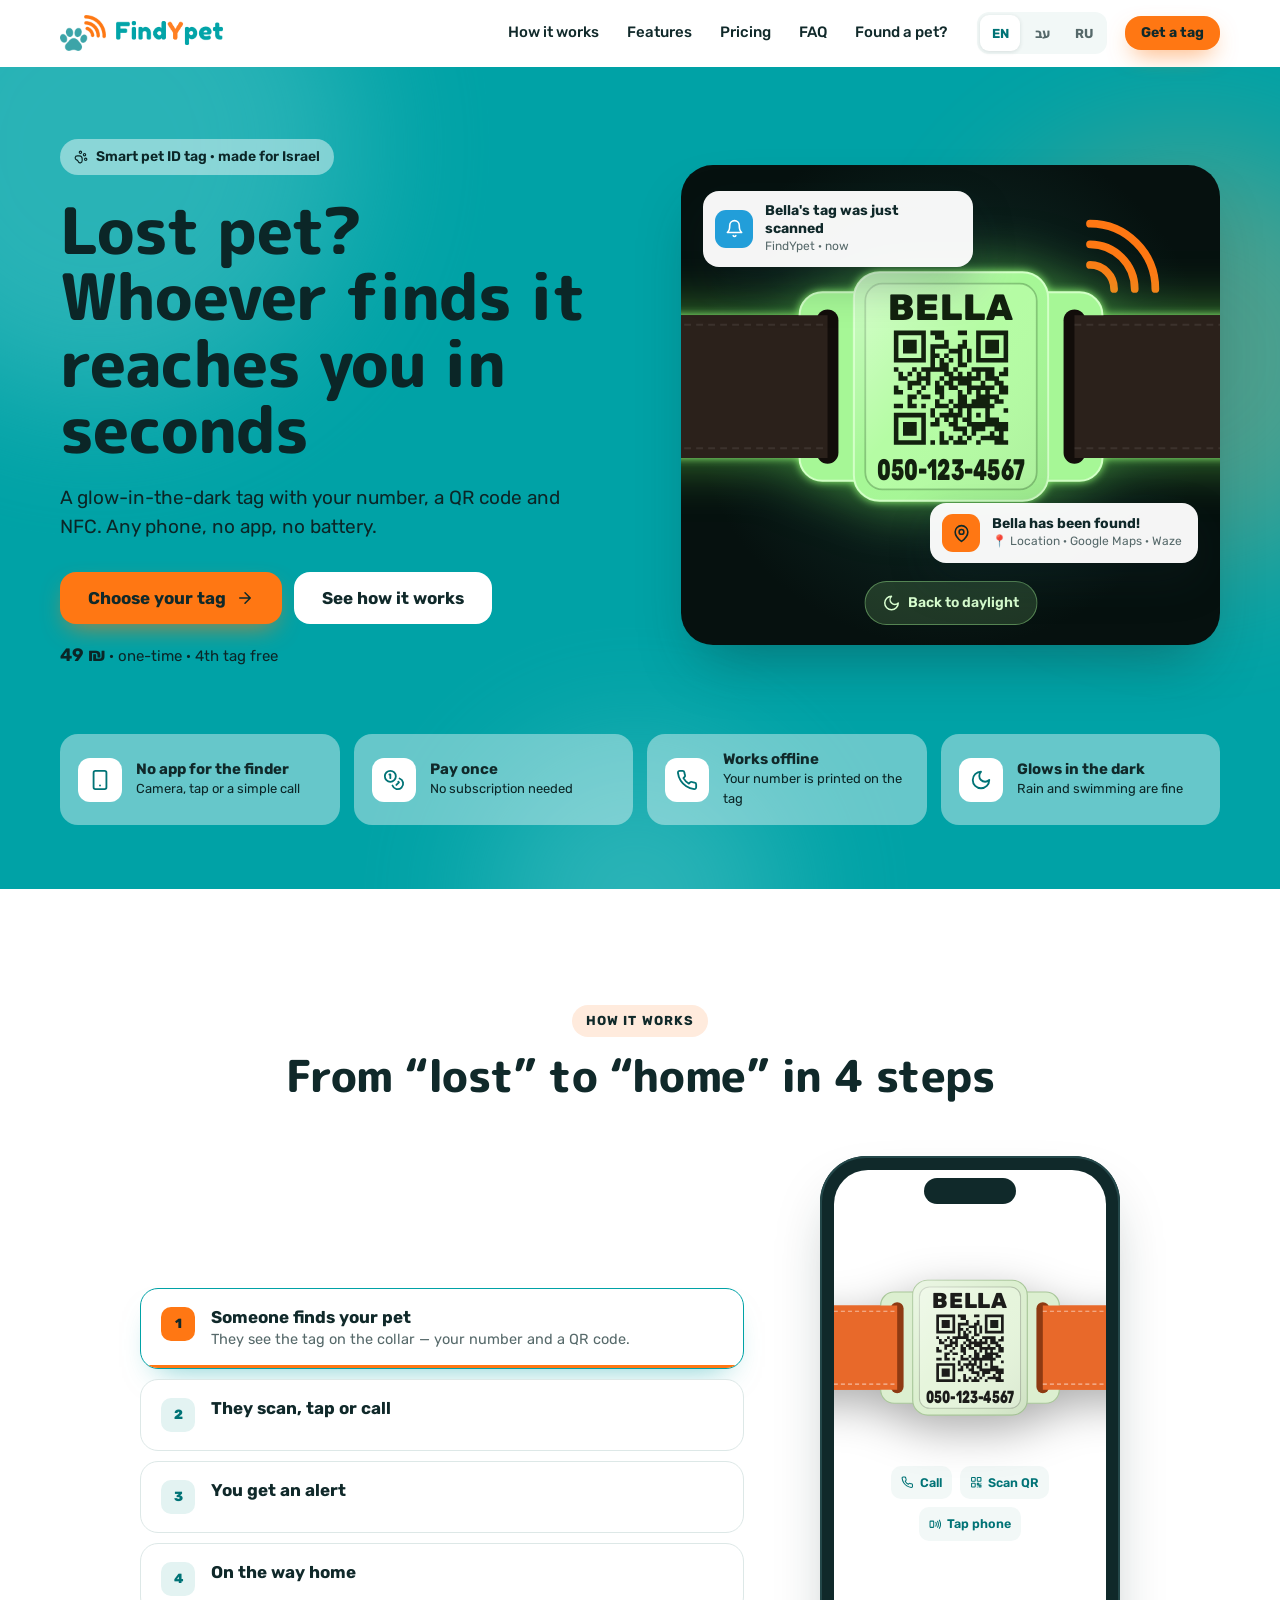
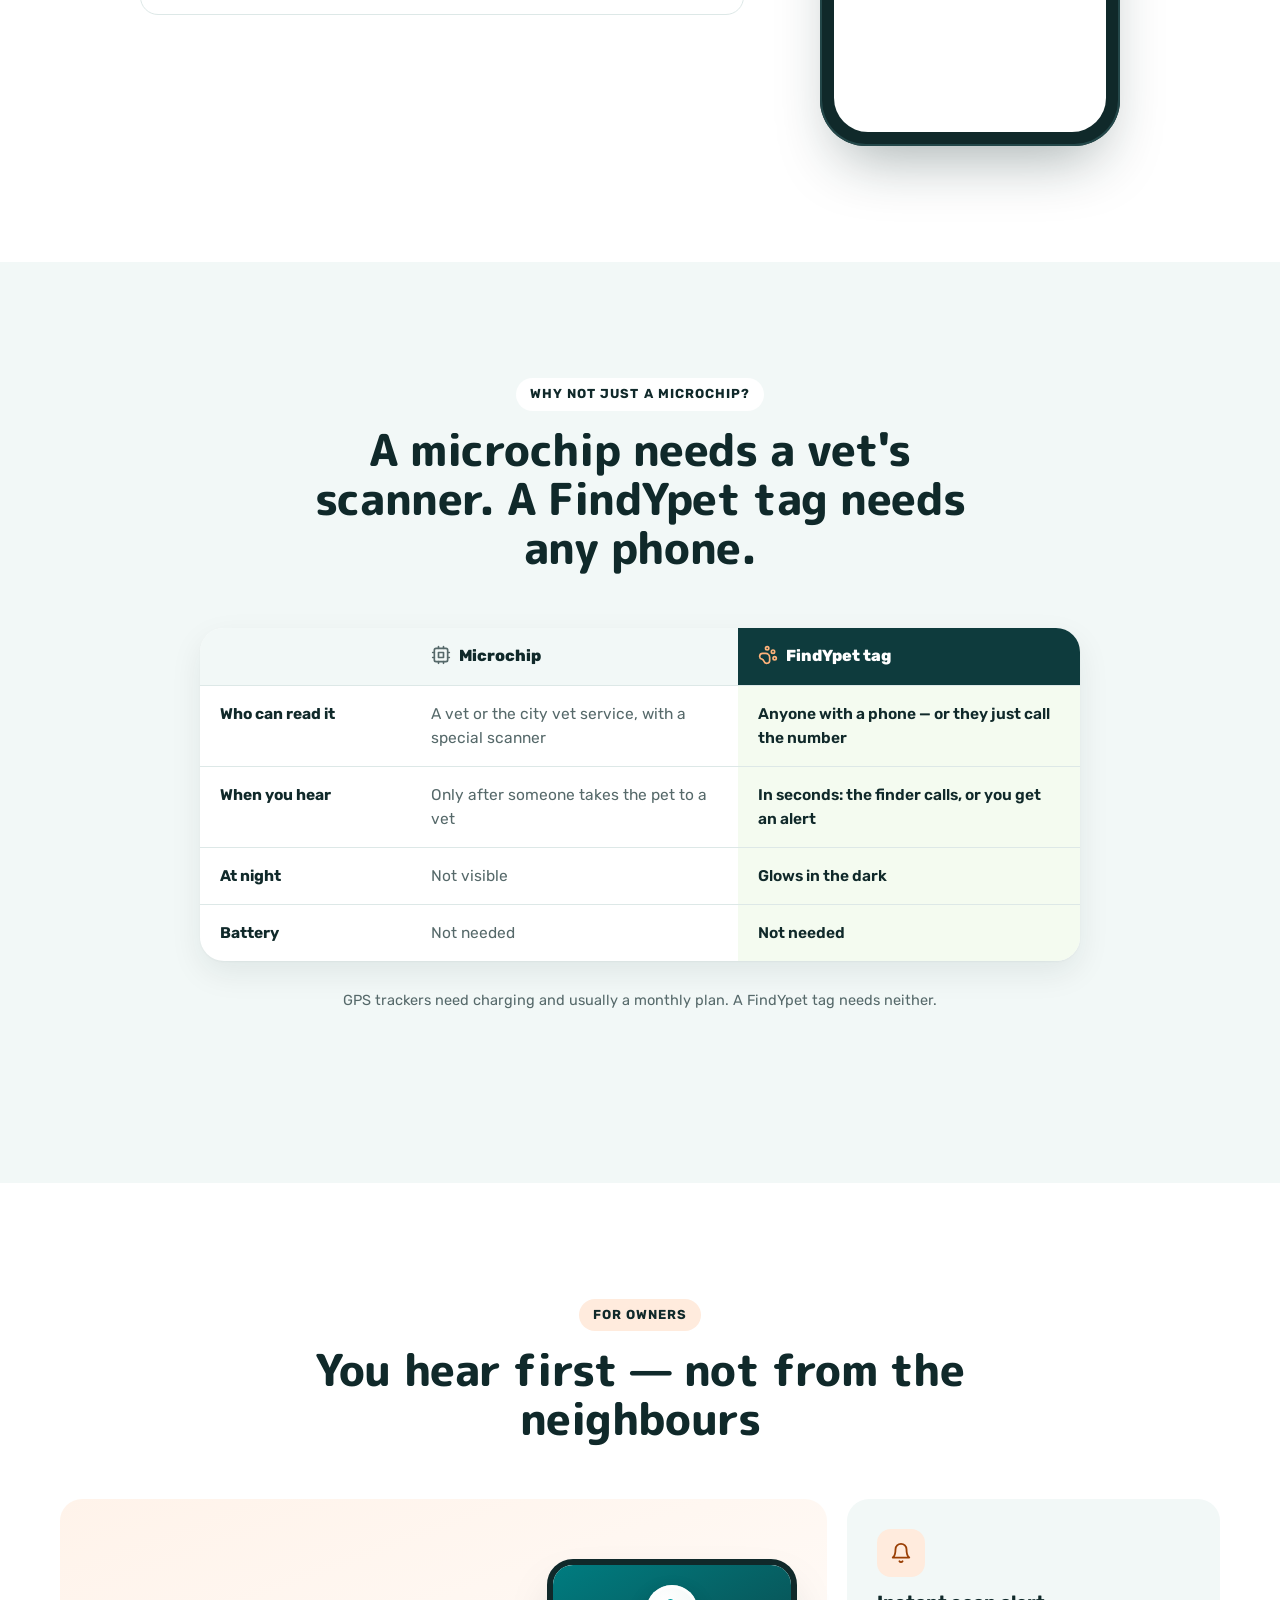
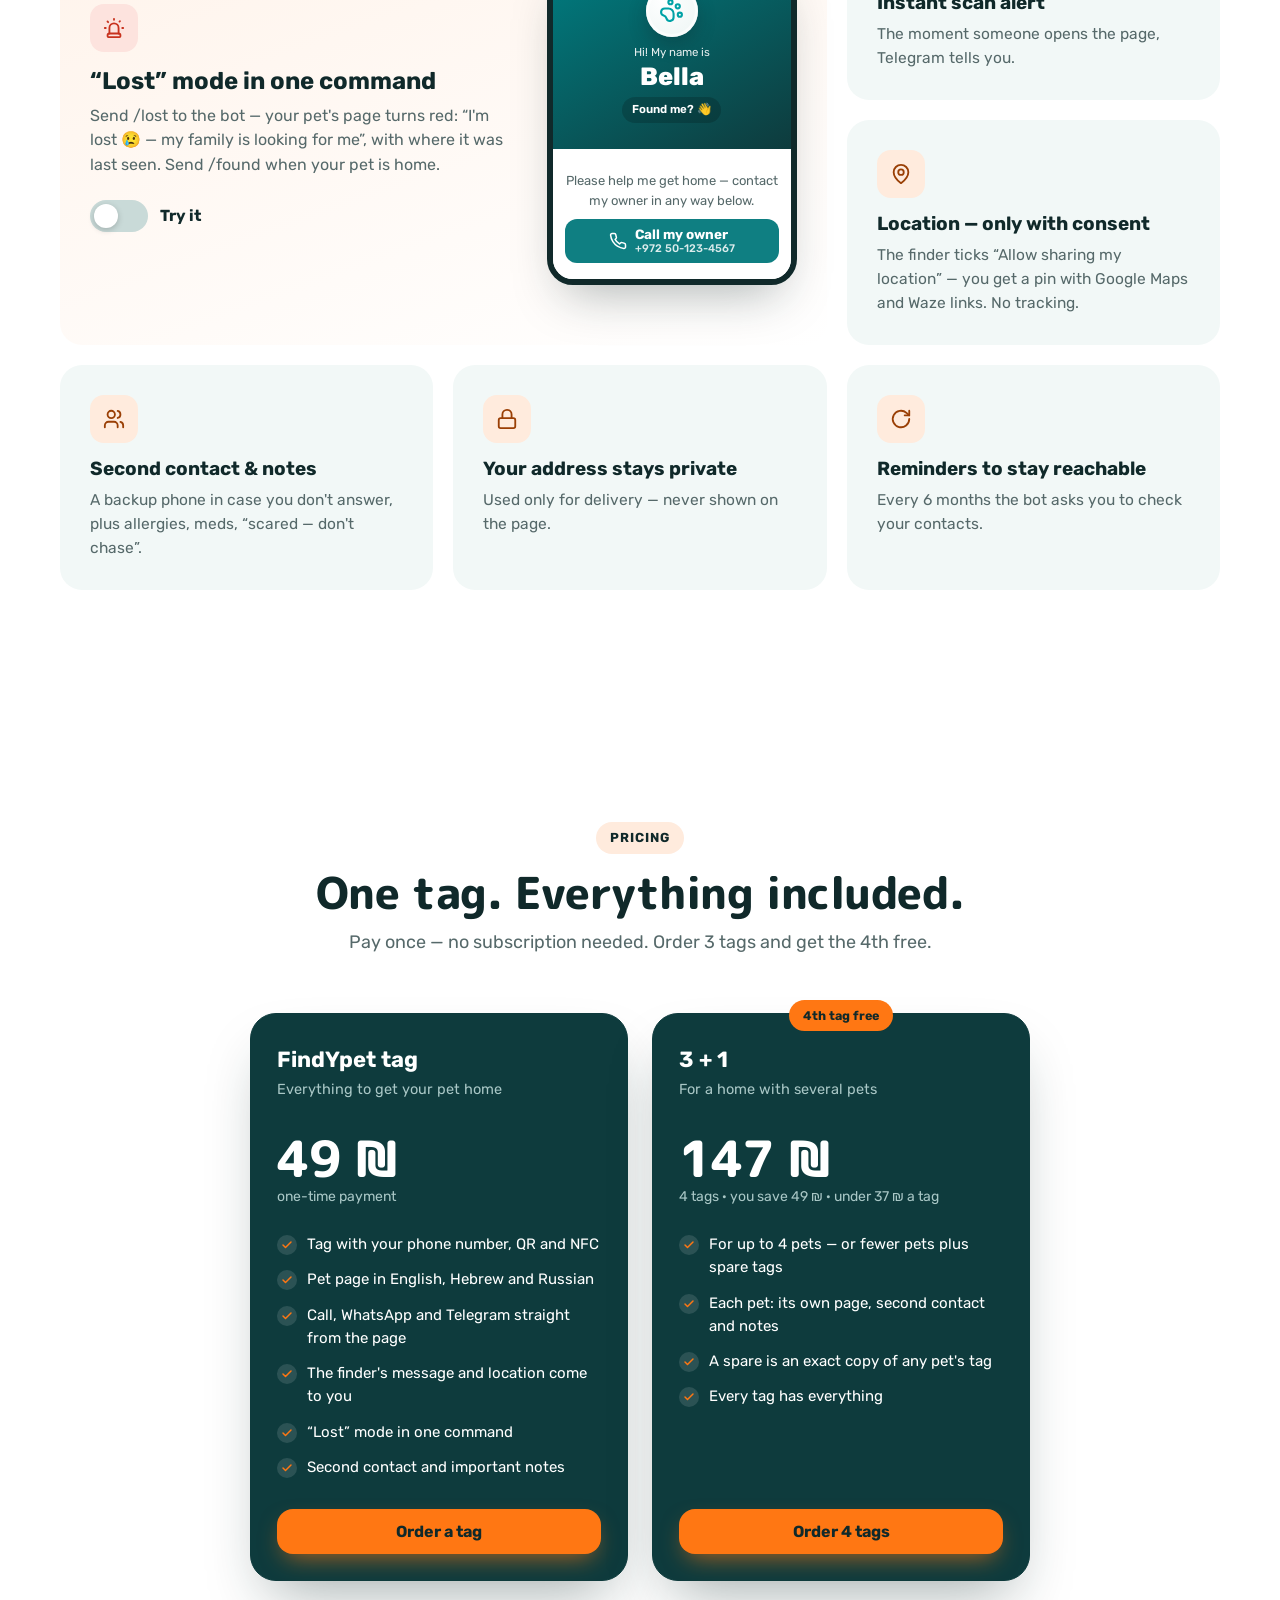
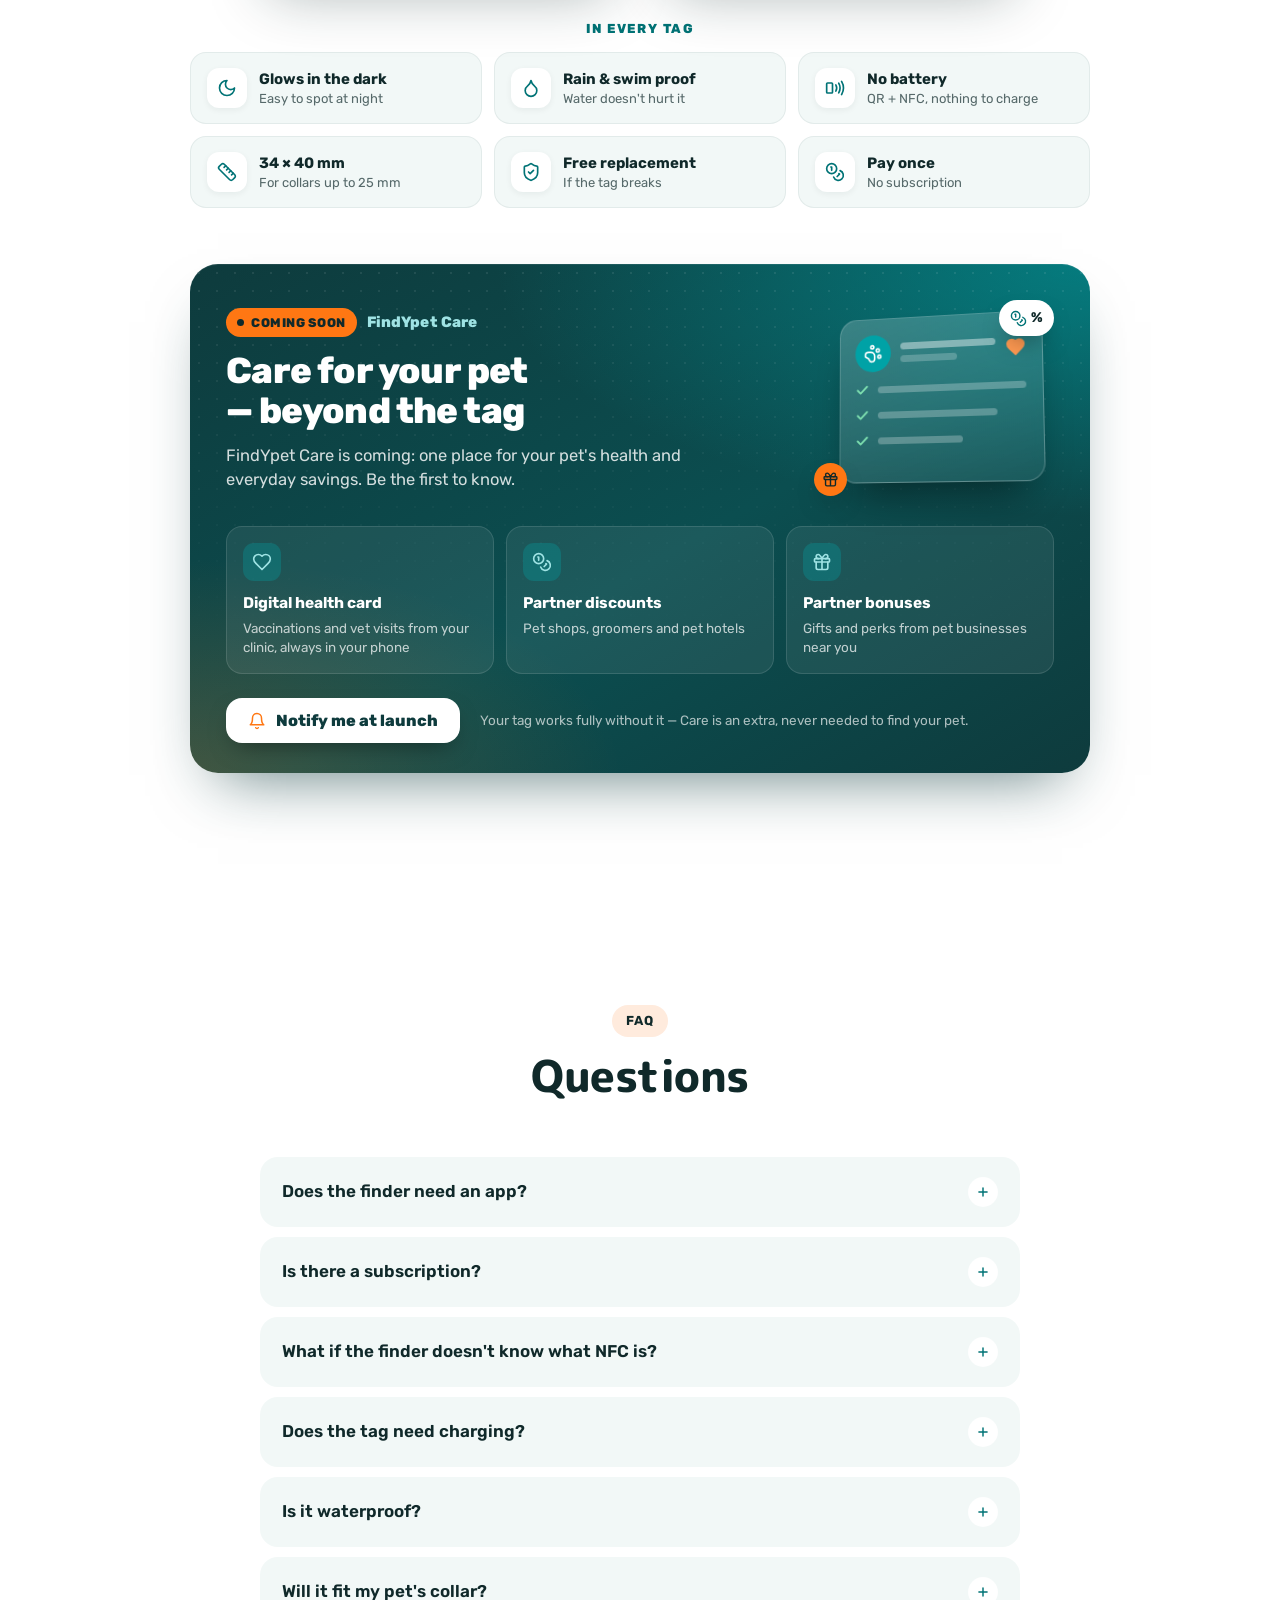
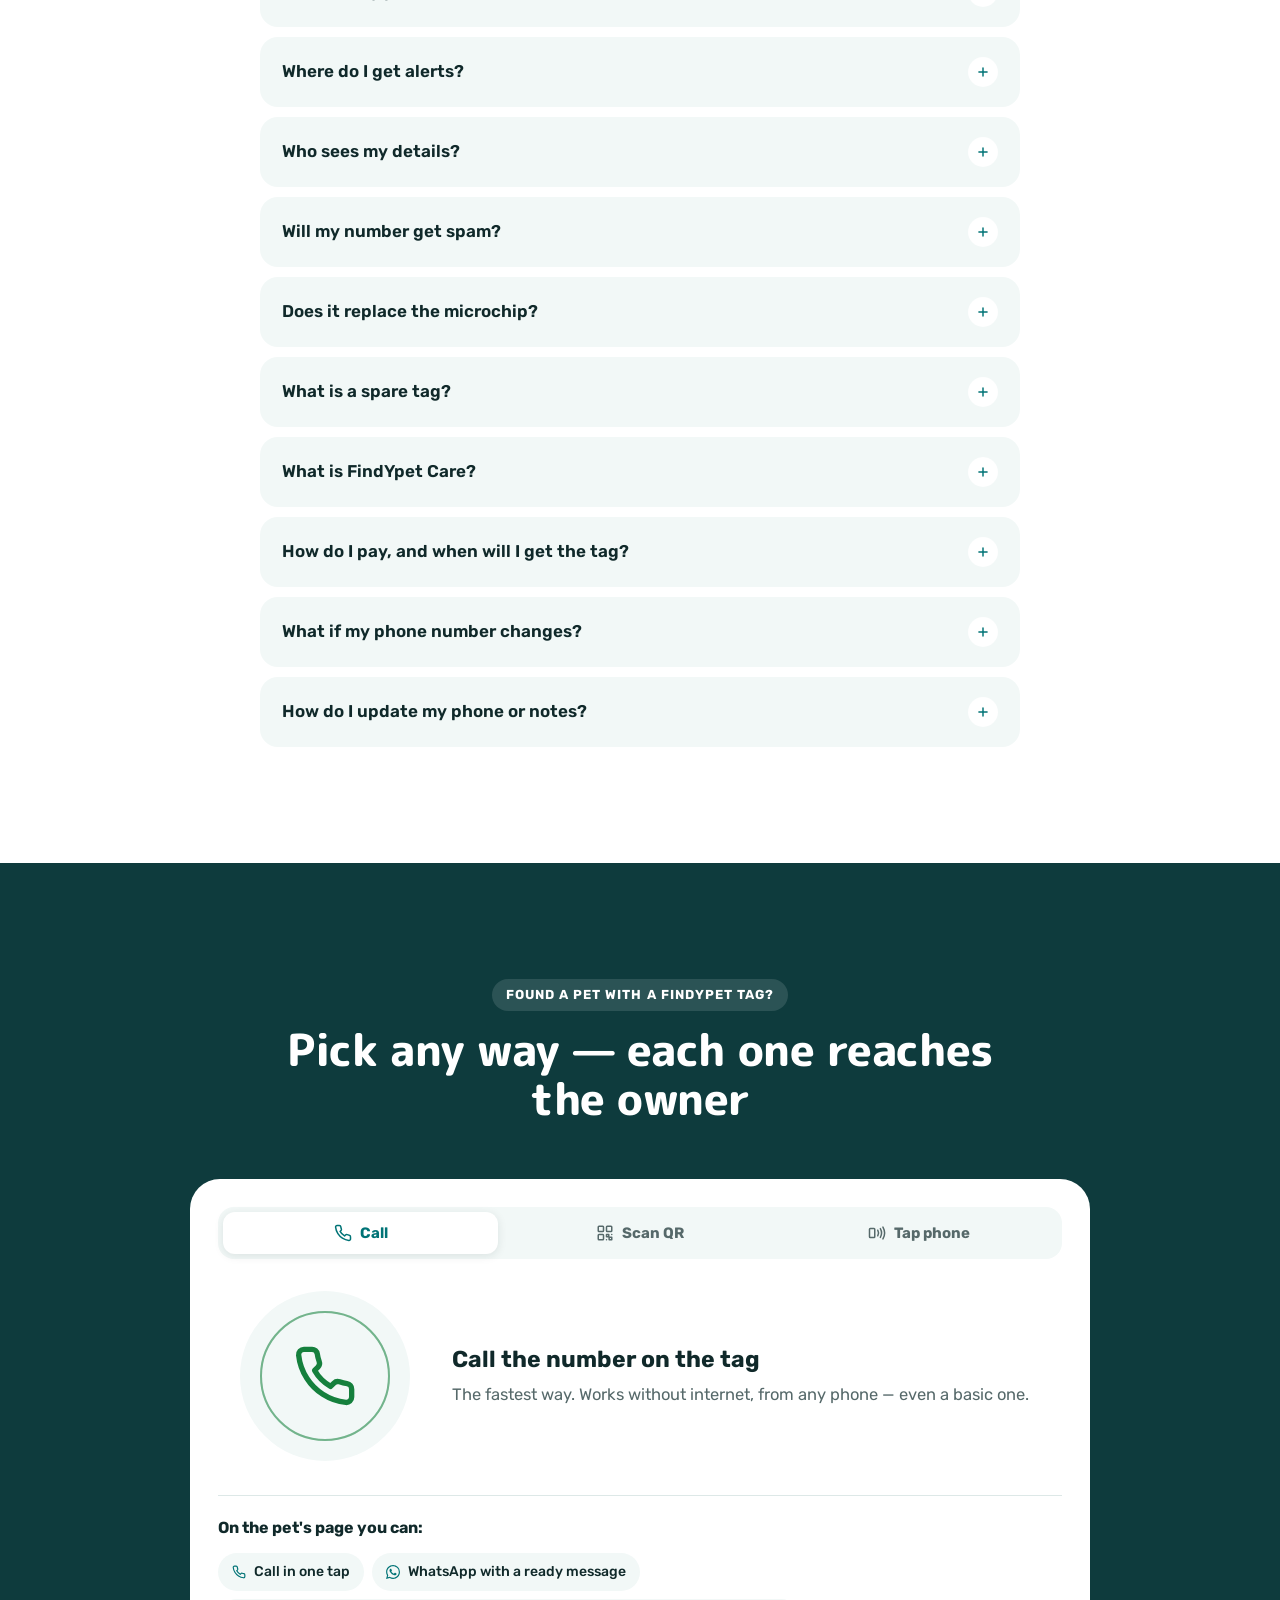
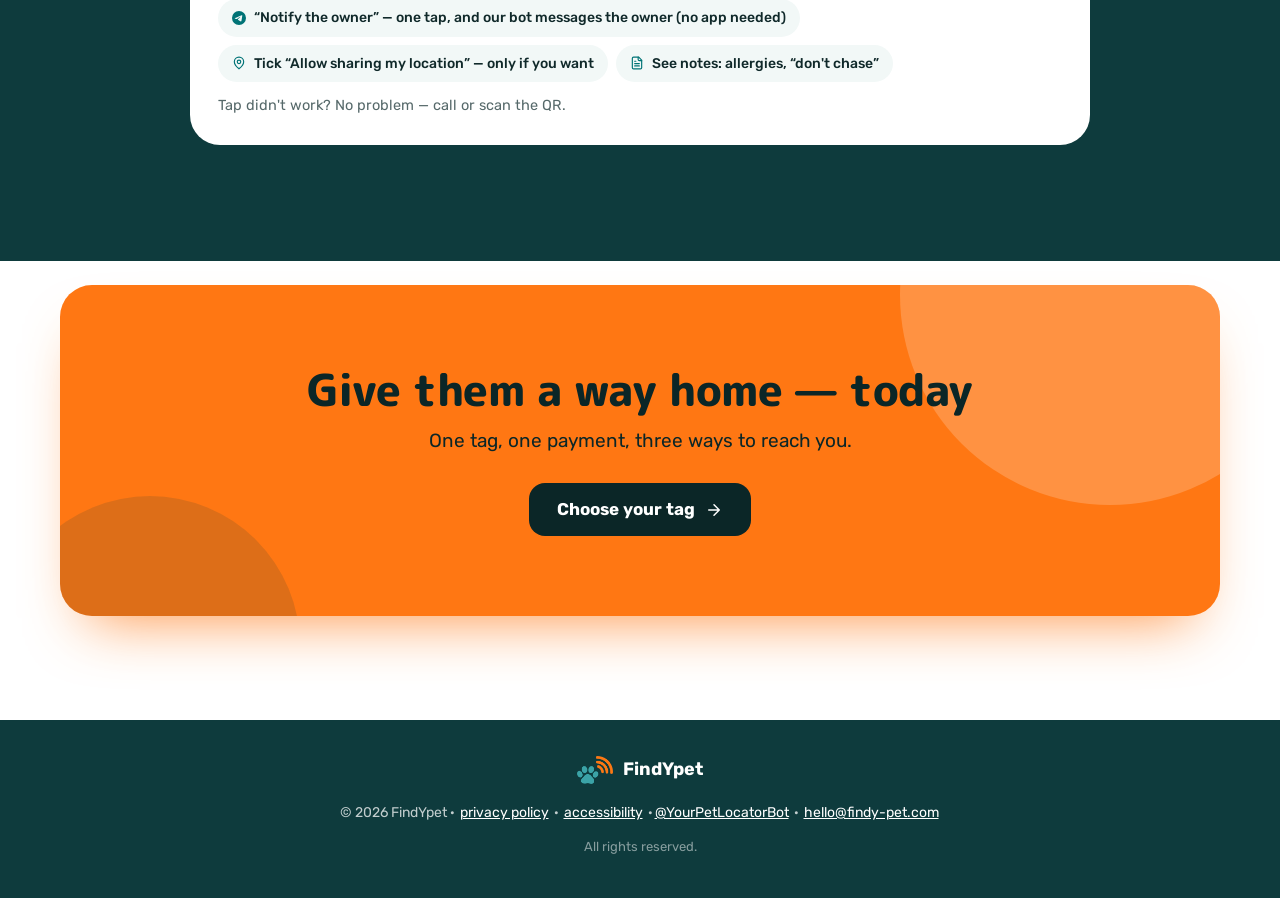
==== index.html @ 755d506d "FindYpet Care: no price anywhere until it is decided (FAQ in 3 languages + bot /care) Co-Authored-By" ====
<!DOCTYPE html>
<html lang="en">
<head>
    <meta charset="UTF-8">
    <meta name="viewport" content="width=device-width, initial-scale=1.0">
    <title>FindYpet — the fastest way home for a lost pet</title>
    <meta name="description" content="Smart pet ID tag: your phone number, a QR code and NFC. Anyone who finds your pet can call you, message you on WhatsApp or send their location — from any phone, no app, no subscription.">
    <meta name="theme-color" content="#00A2A6">
    <meta property="og:title" content="FindYpet — the fastest way home for a lost pet">
    <meta property="og:description" content="A tag with your number, a QR code and NFC. Whoever finds your pet reaches you in seconds — from any phone, no app needed.">
    <meta property="og:image" content="https://findy-pet.com/assets/logo.png">
    <meta property="og:url" content="https://findy-pet.com/">
    <link rel="canonical" href="https://findy-pet.com/">
    <link rel="preconnect" href="https://fonts.googleapis.com">
    <link rel="preconnect" href="https://fonts.gstatic.com" crossorigin>
    <link href="https://fonts.googleapis.com/css2?family=M+PLUS+Rounded+1c:wght@800&family=Rubik:wght@400;500;600;700;800&display=swap" rel="stylesheet">
    <link rel="stylesheet" href="css/style.css?v=11">
    <link rel="icon" href="assets/logo.png">
</head>
<body>
    <!-- Icon sprite -->
    <svg width="0" height="0" style="position:absolute" aria-hidden="true">
        <defs>
            <symbol id="i-phone" viewBox="0 0 24 24"><path d="M22 16.92v3a2 2 0 0 1-2.18 2 19.79 19.79 0 0 1-8.63-3.07 19.5 19.5 0 0 1-6-6 19.79 19.79 0 0 1-3.07-8.67A2 2 0 0 1 4.11 2h3a2 2 0 0 1 2 1.72 12.84 12.84 0 0 0 .7 2.81 2 2 0 0 1-.45 2.11L8.09 9.91a16 16 0 0 0 6 6l1.27-1.27a2 2 0 0 1 2.11-.45 12.84 12.84 0 0 0 2.81.7A2 2 0 0 1 22 16.92z"/></symbol>
            <symbol id="i-qr" viewBox="0 0 24 24"><rect x="3" y="3" width="7" height="7" rx="1"/><rect x="14" y="3" width="7" height="7" rx="1"/><rect x="3" y="14" width="7" height="7" rx="1"/><path d="M14 14h3v3h-3zM21 14v.01M14 21h.01M17.5 17.5H21V21h-3.5z"/></symbol>
            <symbol id="i-nfc" viewBox="0 0 24 24"><rect x="2" y="6" width="7" height="12" rx="1"/><path d="M13 8.32a7.43 7.43 0 0 1 0 7.36"/><path d="M16.46 6.21a11.76 11.76 0 0 1 0 11.58"/><path d="M19.91 4.1a15.91 15.91 0 0 1 .01 15.8"/></symbol>
            <symbol id="i-bell" viewBox="0 0 24 24"><path d="M6 8a6 6 0 0 1 12 0c0 7 3 9 3 9H3s3-2 3-9"/><path d="M10.3 21a1.94 1.94 0 0 0 3.4 0"/></symbol>
            <symbol id="i-pin" viewBox="0 0 24 24"><path d="M20 10c0 6-8 12-8 12s-8-6-8-12a8 8 0 0 1 16 0Z"/><circle cx="12" cy="10" r="3"/></symbol>
            <symbol id="i-siren" viewBox="0 0 24 24"><path d="M7 18v-6a5 5 0 1 1 10 0v6"/><path d="M5 21a1 1 0 0 0 1 1h12a1 1 0 0 0 1-1v-1a2 2 0 0 0-2-2H7a2 2 0 0 0-2 2z"/><path d="M21 12h1M18.5 4.5 18 5M2 12h1M12 2v1M4.93 4.93l.71.71"/></symbol>
            <symbol id="i-users" viewBox="0 0 24 24"><path d="M16 21v-2a4 4 0 0 0-4-4H6a4 4 0 0 0-4 4v2"/><circle cx="9" cy="7" r="4"/><path d="M22 21v-2a4 4 0 0 0-3-3.87M16 3.13a4 4 0 0 1 0 7.75"/></symbol>
            <symbol id="i-shield" viewBox="0 0 24 24"><path d="M20 13c0 5-3.5 7.5-7.66 8.95a1 1 0 0 1-.67-.01C7.5 20.5 4 18 4 13V6a1 1 0 0 1 1-1c2 0 4.5-1.2 6.24-2.72a1.17 1.17 0 0 1 1.52 0C14.51 3.81 17 5 19 5a1 1 0 0 1 1 1z"/><path d="m9 12 2 2 4-4"/></symbol>
            <symbol id="i-refresh" viewBox="0 0 24 24"><path d="M21 12a9 9 0 1 1-3-6.7L21 8"/><path d="M21 3v5h-5"/></symbol>
            <symbol id="i-msg" viewBox="0 0 24 24"><path d="M7.9 20A9 9 0 1 0 4 16.1L2 22Z"/></symbol>
            <symbol id="i-send" viewBox="0 0 24 24"><path d="m22 2-7 20-4-9-9-4Z"/><path d="M22 2 11 13"/></symbol>
            <symbol id="i-check" viewBox="0 0 24 24"><path d="M20 6 9 17l-5-5"/></symbol>
            <symbol id="i-heart" viewBox="0 0 24 24"><path d="M19 14c1.49-1.46 3-3.21 3-5.5A5.5 5.5 0 0 0 16.5 3c-1.76 0-3 .5-4.5 2-1.5-1.5-2.74-2-4.5-2A5.5 5.5 0 0 0 2 8.5c0 2.3 1.5 4.05 3 5.5l7 7Z"/></symbol>
            <symbol id="i-mobile" viewBox="0 0 24 24"><rect x="5" y="2" width="14" height="20" rx="2"/><path d="M12 18h.01"/></symbol>
            <symbol id="i-globe" viewBox="0 0 24 24"><circle cx="12" cy="12" r="10"/><path d="M12 2a14.5 14.5 0 0 0 0 20 14.5 14.5 0 0 0 0-20M2 12h20"/></symbol>
            <symbol id="i-chip" viewBox="0 0 24 24"><rect x="4" y="4" width="16" height="16" rx="2"/><rect x="9" y="9" width="6" height="6"/><path d="M15 2v2M15 20v2M2 15h2M2 9h2M20 15h2M20 9h2M9 2v2M9 20v2"/></symbol>
            <symbol id="i-note" viewBox="0 0 24 24"><path d="M15 2H6a2 2 0 0 0-2 2v16a2 2 0 0 0 2 2h12a2 2 0 0 0 2-2V7Z"/><path d="M14 2v4a2 2 0 0 0 2 2h4M10 9H8M16 13H8M16 17H8"/></symbol>
            <symbol id="i-coin" viewBox="0 0 24 24"><circle cx="8" cy="8" r="6"/><path d="M18.09 10.37A6 6 0 1 1 10.34 18M7 6h1v4M16.71 13.88l.7.71-2.82 2.82"/></symbol>
            <symbol id="i-gift" viewBox="0 0 24 24"><rect x="3" y="8" width="18" height="4" rx="1"/><path d="M12 8v13M19 12v7a2 2 0 0 1-2 2H7a2 2 0 0 1-2-2v-7M7.5 8a2.5 2.5 0 0 1 0-5C9.5 3 12 8 12 8s2.5-5 4.5-5a2.5 2.5 0 0 1 0 5"/></symbol>
            <symbol id="i-arrow" viewBox="0 0 24 24"><path d="M5 12h14M12 5l7 7-7 7"/></symbol>
            <!-- WhatsApp и Telegram: Simple Icons (CC0); товарные знаки их владельцев -->
            <symbol id="i-wa" viewBox="0 0 24 24"><path d="M17.472 14.382c-.297-.149-1.758-.867-2.03-.967-.273-.099-.471-.148-.67.15-.197.297-.767.966-.94 1.164-.173.199-.347.223-.644.075-.297-.15-1.255-.463-2.39-1.475-.883-.788-1.48-1.761-1.653-2.059-.173-.297-.018-.458.13-.606.134-.133.298-.347.446-.52.149-.174.198-.298.298-.497.099-.198.05-.371-.025-.52-.075-.149-.669-1.612-.916-2.207-.242-.579-.487-.5-.669-.51-.173-.008-.371-.01-.57-.01-.198 0-.52.074-.792.372-.272.297-1.04 1.016-1.04 2.479 0 1.462 1.065 2.875 1.213 3.074.149.198 2.096 3.2 5.077 4.487.709.306 1.262.489 1.694.625.712.227 1.36.195 1.871.118.571-.085 1.758-.719 2.006-1.413.248-.694.248-1.289.173-1.413-.074-.124-.272-.198-.57-.347m-5.421 7.403h-.004a9.87 9.87 0 01-5.031-1.378l-.361-.214-3.741.982.998-3.648-.235-.374a9.86 9.86 0 01-1.51-5.26c.001-5.45 4.436-9.884 9.888-9.884 2.64 0 5.122 1.03 6.988 2.898a9.825 9.825 0 012.893 6.994c-.003 5.45-4.437 9.884-9.885 9.884m8.413-18.297A11.815 11.815 0 0012.05 0C5.495 0 .16 5.335.157 11.892c0 2.096.547 4.142 1.588 5.945L.057 24l6.305-1.654a11.882 11.882 0 005.683 1.448h.005c6.554 0 11.89-5.335 11.893-11.893a11.821 11.821 0 00-3.48-8.413Z"/></symbol>
            <symbol id="i-tg" viewBox="0 0 24 24"><path d="M11.944 0A12 12 0 0 0 0 12a12 12 0 0 0 12 12 12 12 0 0 0 12-12A12 12 0 0 0 12 0a12 12 0 0 0-.056 0zm4.962 7.224c.1-.002.321.023.465.14a.506.506 0 0 1 .171.325c.016.093.036.306.02.472-.18 1.898-.962 6.502-1.36 8.627-.168.9-.499 1.201-.82 1.23-.696.065-1.225-.46-1.9-.902-1.056-.693-1.653-1.124-2.678-1.8-1.185-.78-.417-1.21.258-1.91.177-.184 3.247-2.977 3.307-3.23.007-.032.014-.15-.056-.212s-.174-.041-.249-.024c-.106.024-1.793 1.14-5.061 3.345-.48.33-.913.49-1.302.48-.428-.008-1.252-.241-1.865-.44-.752-.245-1.349-.374-1.297-.789.027-.216.325-.437.893-.663 3.498-1.524 5.83-2.529 6.998-3.014 3.332-1.386 4.025-1.627 4.476-1.635z"/></symbol>
            <symbol id="i-paw" viewBox="0 0 24 24"><circle cx="11" cy="4" r="2"/><circle cx="18" cy="8" r="2"/><circle cx="20" cy="16" r="2"/><path d="M9 10a5 5 0 0 1 5 5v3.5a3.5 3.5 0 0 1-6.84 1.045Q6.52 17.48 4.46 16.84A3.5 3.5 0 0 1 5.5 10Z"/></symbol>
            <symbol id="i-moon" viewBox="0 0 24 24"><path d="M12 3a6 6 0 0 0 9 9 9 9 0 1 1-9-9Z"/></symbol>
            <symbol id="i-drop" viewBox="0 0 24 24"><path d="M12 22a7 7 0 0 0 7-7c0-2-1-3.9-3-5.5s-3.5-4-4-6.5c-.5 2.5-2 4.9-4 6.5C6 11.1 5 13 5 15a7 7 0 0 0 7 7z"/></symbol>
            <symbol id="i-ruler" viewBox="0 0 24 24"><path d="M21.3 15.3a2.4 2.4 0 0 1 0 3.4l-2.6 2.6a2.4 2.4 0 0 1-3.4 0L2.7 8.7a2.41 2.41 0 0 1 0-3.4l2.6-2.6a2.41 2.41 0 0 1 3.4 0Z"/><path d="m14.5 12.5 2-2M11.5 9.5l2-2M8.5 6.5l2-2M17.5 15.5l2-2"/></symbol>
            <!-- Жетон: как настоящий медальон v2 — светящийся корпус 34×40 мм на ошейнике, крышка: кличка, QR, телефон -->
            <linearGradient id="tag-sheen" x1="0" y1="0" x2="1" y2="1"><stop offset="0" stop-color="#fff" stop-opacity=".45"/><stop offset=".45" stop-color="#fff" stop-opacity="0"/><stop offset="1" stop-color="#000" stop-opacity=".06"/></linearGradient>
            <symbol id="tag-art" viewBox="0 0 70 52" style="overflow:visible">
              <rect x="-60" y="13.5" width="190" height="25" fill="var(--tag-strap)"/>
              <path d="M12.5 9.5h45a4 4 0 0 1 4 4v25a4 4 0 0 1 -4 4h-45a4 4 0 0 1 -4 -4v-25a4 4 0 0 1 4 -4z" fill="var(--tag-body)" stroke="var(--tag-edge)" stroke-width=".35"/>
              <rect x="11.5" y="12.5" width="3.8" height="27" rx="1.9" fill="var(--tag-slot)"/>
              <rect x="54.7" y="12.5" width="3.8" height="27" rx="1.9" fill="var(--tag-slot)"/>
              <path d="M-60 13.5h73.4v25H-60z" fill="var(--tag-strap)"/><path d="M56.6 13.5H130v25H56.6z" fill="var(--tag-strap)"/>
              <path d="M-60 15.2h73.4M-60 36.8h73.4M56.6 15.2H130M56.6 36.8H130" stroke="var(--tag-stitch)" stroke-width=".35" stroke-dasharray="1.2 .9"/>
              <path d="M22.5 6h25a4.5 4.5 0 0 1 4.5 4.5v31a4.5 4.5 0 0 1 -4.5 4.5h-25a4.5 4.5 0 0 1 -4.5 -4.5v-31a4.5 4.5 0 0 1 4.5 -4.5z" fill="var(--tag-body)" stroke="var(--tag-edge)" stroke-width=".35"/>
              <path d="M23 8h24a3 3 0 0 1 3 3v30a3 3 0 0 1 -3 3h-24a3 3 0 0 1 -3 -3v-30a3 3 0 0 1 3 -3z" fill="var(--tag-lid)" stroke="var(--tag-seam)" stroke-width=".3"/>
              <path d="M22.5 6h25a4.5 4.5 0 0 1 4.5 4.5v31a4.5 4.5 0 0 1 -4.5 4.5h-25a4.5 4.5 0 0 1 -4.5 -4.5v-31a4.5 4.5 0 0 1 4.5 -4.5z" fill="url(#tag-sheen)" pointer-events="none"/>
              <path d="M25 16.2h5.6v0.8h-5.6zM31.4 16.2h2.4v0.8h-2.4zM36.2 16.2h1.6v0.8h-1.6zM39.4 16.2h5.6v0.8h-5.6zM25 17h0.8v0.8h-0.8zM29.8 17h0.8v0.8h-0.8zM32.2 17h1.6v0.8h-1.6zM39.4 17h0.8v0.8h-0.8zM44.2 17h0.8v0.8h-0.8zM25 17.8h0.8v0.8h-0.8zM26.6 17.8h2.4v0.8h-2.4zM29.8 17.8h0.8v0.8h-0.8zM33.8 17.8h0.8v0.8h-0.8zM37 17.8h0.8v0.8h-0.8zM39.4 17.8h0.8v0.8h-0.8zM41 17.8h2.4v0.8h-2.4zM44.2 17.8h0.8v0.8h-0.8zM25 18.6h0.8v0.8h-0.8zM26.6 18.6h2.4v0.8h-2.4zM29.8 18.6h0.8v0.8h-0.8zM31.4 18.6h3.2v0.8h-3.2zM36.2 18.6h1.6v0.8h-1.6zM39.4 18.6h0.8v0.8h-0.8zM41 18.6h2.4v0.8h-2.4zM44.2 18.6h0.8v0.8h-0.8zM25 19.4h0.8v0.8h-0.8zM26.6 19.4h2.4v0.8h-2.4zM29.8 19.4h0.8v0.8h-0.8zM31.4 19.4h0.8v0.8h-0.8zM34.6 19.4h2.4v0.8h-2.4zM37.8 19.4h0.8v0.8h-0.8zM39.4 19.4h0.8v0.8h-0.8zM41 19.4h2.4v0.8h-2.4zM44.2 19.4h0.8v0.8h-0.8zM25 20.2h0.8v0.8h-0.8zM29.8 20.2h0.8v0.8h-0.8zM31.4 20.2h1.6v0.8h-1.6zM33.8 20.2h0.8v0.8h-0.8zM36.2 20.2h0.8v0.8h-0.8zM37.8 20.2h0.8v0.8h-0.8zM39.4 20.2h0.8v0.8h-0.8zM44.2 20.2h0.8v0.8h-0.8zM25 21h5.6v0.8h-5.6zM31.4 21h0.8v0.8h-0.8zM33 21h0.8v0.8h-0.8zM34.6 21h0.8v0.8h-0.8zM36.2 21h0.8v0.8h-0.8zM37.8 21h0.8v0.8h-0.8zM39.4 21h5.6v0.8h-5.6zM31.4 21.8h0.8v0.8h-0.8zM33 21.8h1.6v0.8h-1.6zM36.2 21.8h1.6v0.8h-1.6zM25 22.6h0.8v0.8h-0.8zM28.2 22.6h0.8v0.8h-0.8zM29.8 22.6h4.8v0.8h-4.8zM35.4 22.6h0.8v0.8h-0.8zM38.6 22.6h4v0.8h-4zM44.2 22.6h0.8v0.8h-0.8zM25.8 23.4h0.8v0.8h-0.8zM27.4 23.4h0.8v0.8h-0.8zM29 23.4h0.8v0.8h-0.8zM30.6 23.4h0.8v0.8h-0.8zM33.8 23.4h1.6v0.8h-1.6zM36.2 23.4h0.8v0.8h-0.8zM37.8 23.4h0.8v0.8h-0.8zM39.4 23.4h0.8v0.8h-0.8zM41 23.4h1.6v0.8h-1.6zM43.4 23.4h1.6v0.8h-1.6zM25.8 24.2h1.6v0.8h-1.6zM29 24.2h2.4v0.8h-2.4zM33 24.2h0.8v0.8h-0.8zM34.6 24.2h5.6v0.8h-5.6zM41 24.2h2.4v0.8h-2.4zM27.4 25h2.4v0.8h-2.4zM30.6 25h0.8v0.8h-0.8zM32.2 25h0.8v0.8h-0.8zM33.8 25h1.6v0.8h-1.6zM36.2 25h2.4v0.8h-2.4zM40.2 25h0.8v0.8h-0.8zM42.6 25h1.6v0.8h-1.6zM25 25.8h0.8v0.8h-0.8zM27.4 25.8h0.8v0.8h-0.8zM29.8 25.8h0.8v0.8h-0.8zM32.2 25.8h1.6v0.8h-1.6zM34.6 25.8h1.6v0.8h-1.6zM37.8 25.8h4.8v0.8h-4.8zM43.4 25.8h1.6v0.8h-1.6zM25 26.6h1.6v0.8h-1.6zM29 26.6h0.8v0.8h-0.8zM32.2 26.6h1.6v0.8h-1.6zM36.2 26.6h0.8v0.8h-0.8zM37.8 26.6h0.8v0.8h-0.8zM39.4 26.6h0.8v0.8h-0.8zM41 26.6h0.8v0.8h-0.8zM43.4 26.6h1.6v0.8h-1.6zM27.4 27.4h1.6v0.8h-1.6zM29.8 27.4h1.6v0.8h-1.6zM33 27.4h0.8v0.8h-0.8zM36.2 27.4h1.6v0.8h-1.6zM39.4 27.4h4v0.8h-4zM27.4 28.2h0.8v0.8h-0.8zM32.2 28.2h0.8v0.8h-0.8zM34.6 28.2h0.8v0.8h-0.8zM36.2 28.2h1.6v0.8h-1.6zM38.6 28.2h3.2v0.8h-3.2zM42.6 28.2h1.6v0.8h-1.6zM25 29h1.6v0.8h-1.6zM27.4 29h1.6v0.8h-1.6zM29.8 29h0.8v0.8h-0.8zM32.2 29h2.4v0.8h-2.4zM35.4 29h7.2v0.8h-7.2zM31.4 29.8h0.8v0.8h-0.8zM34.6 29.8h0.8v0.8h-0.8zM36.2 29.8h0.8v0.8h-0.8zM37.8 29.8h0.8v0.8h-0.8zM41 29.8h0.8v0.8h-0.8zM44.2 29.8h0.8v0.8h-0.8zM25 30.6h5.6v0.8h-5.6zM31.4 30.6h0.8v0.8h-0.8zM33 30.6h4v0.8h-4zM37.8 30.6h0.8v0.8h-0.8zM39.4 30.6h0.8v0.8h-0.8zM41 30.6h0.8v0.8h-0.8zM25 31.4h0.8v0.8h-0.8zM29.8 31.4h0.8v0.8h-0.8zM32.2 31.4h0.8v0.8h-0.8zM33.8 31.4h0.8v0.8h-0.8zM35.4 31.4h0.8v0.8h-0.8zM37 31.4h1.6v0.8h-1.6zM41 31.4h2.4v0.8h-2.4zM25 32.2h0.8v0.8h-0.8zM26.6 32.2h2.4v0.8h-2.4zM29.8 32.2h0.8v0.8h-0.8zM31.4 32.2h1.6v0.8h-1.6zM34.6 32.2h1.6v0.8h-1.6zM37.8 32.2h7.2v0.8h-7.2zM25 33h0.8v0.8h-0.8zM26.6 33h2.4v0.8h-2.4zM29.8 33h0.8v0.8h-0.8zM35.4 33h2.4v0.8h-2.4zM38.6 33h2.4v0.8h-2.4zM42.6 33h2.4v0.8h-2.4zM25 33.8h0.8v0.8h-0.8zM26.6 33.8h2.4v0.8h-2.4zM29.8 33.8h0.8v0.8h-0.8zM33 33.8h0.8v0.8h-0.8zM37 33.8h0.8v0.8h-0.8zM38.6 33.8h0.8v0.8h-0.8zM41.8 33.8h0.8v0.8h-0.8zM43.4 33.8h0.8v0.8h-0.8zM25 34.6h0.8v0.8h-0.8zM29.8 34.6h0.8v0.8h-0.8zM33 34.6h0.8v0.8h-0.8zM34.6 34.6h0.8v0.8h-0.8zM36.2 34.6h0.8v0.8h-0.8zM37.8 34.6h0.8v0.8h-0.8zM40.2 34.6h4v0.8h-4zM25 35.4h5.6v0.8h-5.6zM31.4 35.4h0.8v0.8h-0.8zM33 35.4h1.6v0.8h-1.6zM35.4 35.4h2.4v0.8h-2.4zM39.4 35.4h0.8v0.8h-0.8zM42.6 35.4h2.4v0.8h-2.4z" fill="var(--tag-ink)"/>
            </symbol>
            <symbol id="i-lock" viewBox="0 0 24 24"><rect x="3" y="11" width="18" height="11" rx="2"/><path d="M7 11V7a5 5 0 0 1 10 0v4"/></symbol>
        </defs>
    </svg>

    <header class="site-header" id="siteHeader">
        <a class="brand" href="#top" aria-label="FindYpet"><img src="assets/mark.png" alt="" class="logo" width="46" height="36"><img src="assets/wordmark.png" alt="FindYpet" class="brand-name brand-word" width="107" height="24"></a>
        <nav class="nav" aria-label="Main">
            <a href="#how" data-t="navHow">How it works</a>
            <a href="#features" data-t="navFeatures">Features</a>
            <a href="#plans" data-t="navPlans">Pricing</a>
            <a href="#faq" data-t="navFaq">FAQ</a>
            <a href="#finder" data-t="navFinder">Found a pet?</a>
        </nav>
        <div class="langs" role="group" aria-label="Language">
            <button type="button" data-lang="en">EN</button>
            <button type="button" data-lang="he">עב</button>
            <button type="button" data-lang="ru">RU</button>
        </div>
        <a class="btn btn-primary btn-sm header-cta" href="#plans" data-t="navCta">Get a tag</a>
    </header>

    <main>
    <!-- HERO -->
    <section class="hero" id="top">
        <div class="hero-bg" aria-hidden="true"><span class="blob b1"></span><span class="blob b2"></span><span class="blob b3"></span></div>
        <div class="hero-inner">
            <div class="hero-text reveal">
                <span class="pill"><svg class="ic"><use href="#i-paw"/></svg><span data-t="heroPill">Smart pet ID tag · made for Israel</span></span>
                <h1 data-t="heroTitle">Lost pet? Whoever finds it reaches you in seconds</h1>
                <p class="hero-sub" data-t="heroText">A glow-in-the-dark tag with your number, a QR code and NFC. Any phone, no app, no battery.</p>
                <div class="hero-cta">
                    <a class="btn btn-primary btn-lg" href="#plans"><span data-t="heroCta">Choose your tag</span><svg class="ic flip-rtl"><use href="#i-arrow"/></svg></a>
                    <a class="btn btn-ghost btn-lg" href="#how" data-t="heroCta2">See how it works</a>
                </div>
                <p class="hero-price"><b class="ltr" data-price-min></b> <span data-t="heroPriceNote">· one-time · 4th tag free</span></p>
            </div>

            <div class="hero-visual reveal" id="heroVisual">
                <svg class="nfc-arcs" viewBox="0 0 100 100" aria-hidden="true"><path d="M0 72 A28 28 0 0 1 28 100"/><path d="M0 48 A52 52 0 0 1 52 100"/><path d="M0 24 A76 76 0 0 1 76 100"/></svg>
                <svg class="ptag ptag-hero" viewBox="0 0 70 52" role="img" data-t-aria="tagAria" aria-label="FindYpet tag on a collar: pet's name, QR code and phone number"><use href="#tag-art"/><text class="pt-name" x="35" y="14.3" text-anchor="middle">BELLA</text><text class="pt-phone" x="35" y="42.4" text-anchor="middle" textLength="26" lengthAdjust="spacingAndGlyphs">050-123-4567</text></svg>
                <button type="button" class="glow-btn" id="glowBtn" aria-pressed="false"><svg class="ic"><use href="#i-moon"/></svg><span id="glowLbl" data-t="glowBtn">See it at night</span></button>

                <div class="toast toast-1" aria-hidden="true">
                    <span class="toast-ic tg"><svg class="ic"><use href="#i-bell"/></svg></span>
                    <span><b data-t="toast1Title">Bella's tag was just scanned</b><small data-t="toast1Sub">FindYpet · now</small></span>
                </div>
                <div class="toast toast-2" aria-hidden="true">
                    <span class="toast-ic pin"><svg class="ic"><use href="#i-pin"/></svg></span>
                    <span><b data-t="toast2Title">Bella has been found!</b><small data-t="toast2Sub">📍 Location · Google Maps · Waze</small></span>
                </div>
            </div>
        </div>

        <ul class="trust reveal">
            <li><svg class="ic"><use href="#i-mobile"/></svg><span><b data-t="t1Title">No app for the finder</b><small data-t="t1Text">Camera, tap or a simple call</small></span></li>
            <li><svg class="ic"><use href="#i-coin"/></svg><span><b data-t="t2Title">Pay once</b><small data-t="t2Text">No subscription needed</small></span></li>
            <li><svg class="ic"><use href="#i-phone"/></svg><span><b data-t="t3Title">Works offline</b><small data-t="t3Text">Your number is printed on the tag</small></span></li>
            <li><svg class="ic"><use href="#i-moon"/></svg><span><b data-t="t4Title">Glows in the dark</b><small data-t="t4Text">Rain and swimming are fine</small></span></li>
        </ul>
    </section>

    <!-- HOW IT WORKS: interactive demo -->
    <section class="section" id="how">
        <div class="wrap">
            <div class="head reveal">
                <span class="kicker" data-t="howKicker">How it works</span>
                <h2 data-t="howTitle">From “lost” to “home” in 4 steps</h2>
            </div>
            <div class="demo reveal">
                <ol class="demo-steps" role="tablist">
                    <li><button type="button" class="demo-step on" data-step="0" role="tab"><span class="num">1</span><span><b data-t="s1Title">Someone finds your pet</b><small data-t="s1Text">They see the tag on the collar — your number and a QR code.</small></span><i class="bar"></i></button></li>
                    <li><button type="button" class="demo-step" data-step="1" role="tab"><span class="num">2</span><span><b data-t="s2Title">They scan, tap or call</b><small data-t="s2Text">Your pet's page opens in the camera or browser. No app, no sign-up.</small></span><i class="bar"></i></button></li>
                    <li><button type="button" class="demo-step" data-step="2" role="tab"><span class="num">3</span><span><b data-t="s3Title">You get an alert</b><small data-t="s3Text">Our bot writes to you in Telegram the moment the page opens. If the finder allows their location, you get a pin on the map.</small></span><i class="bar"></i></button></li>
                    <li><button type="button" class="demo-step" data-step="3" role="tab"><span class="num">4</span><span><b data-t="s4Title">On the way home</b><small data-t="s4Text">Call the finder back or meet up. Was Lost mode on? Send /found.</small></span><i class="bar"></i></button></li>
                </ol>

                <div class="device" aria-live="polite">
                    <div class="device-notch"></div>
                    <!-- screen 1 -->
                    <div class="scr on" data-scr="0">
                        <svg class="ptag ptag-mini" viewBox="0 0 70 52" role="img" data-t-aria="tagAria" aria-label="FindYpet tag on a collar: pet's name, QR code and phone number"><use href="#tag-art"/><text class="pt-name" x="35" y="14.3" text-anchor="middle">BELLA</text><text class="pt-phone" x="35" y="42.4" text-anchor="middle" textLength="26" lengthAdjust="spacingAndGlyphs">050-123-4567</text></svg>
                        <div class="scr-ways">
                            <span><svg class="ic"><use href="#i-phone"/></svg><span data-t="fCall">Call</span></span>
                            <span><svg class="ic"><use href="#i-qr"/></svg><span data-t="fQr">Scan QR</span></span>
                            <span><svg class="ic"><use href="#i-nfc"/></svg><span data-t="fTap">Tap phone</span></span>
                        </div>
                    </div>
                    <!-- screen 2: страница жетона — как настоящая (tag/index.html) -->
                    <div class="scr pet" data-scr="1">
                        <div class="pg-hero">
                            <span class="pg-av"><svg class="ic"><use href="#i-paw"/></svg></span>
                            <small data-t="pgHi">Hi! My name is</small>
                            <b data-t="bella">Bella</b>
                            <span class="pg-badge" data-t="pgFound">Found me? 👋</span>
                        </div>
                        <div class="pg-card">
                            <div class="pg-note"><b data-t="pgImportant">Important</b><span data-t="scrNote">Scared of people — please don't chase me</span></div>
                            <span class="pg-call"><svg class="ic"><use href="#i-phone"/></svg><span><b data-t="pgCall">Call my owner</b><small class="ltr">+972 50-123-4567</small></span></span>
                            <div class="pg-row">
                                <span class="pg-msg wa"><svg class="ic fill"><use href="#i-wa"/></svg>WhatsApp</span>
                                <span class="pg-msg tg"><span class="tg-ic"><svg class="ic fill i-tg"><use href="#i-tg"/></svg><svg class="ic i-ok"><use href="#i-check"/></svg></span><span class="col"><span data-t="notifyOwner">Notify the owner</span><small>Telegram</small></span></span>
                            </div>
                            <span class="pg-geo"><span class="pg-box"><svg class="ic"><use href="#i-check"/></svg></span><span data-t="pgGeo">Allow sharing my location</span></span>
                            <span class="pg-sent" data-t="pgSent">Done! My owner got a message in Telegram. ❤️</span>
                        </div>
                    </div>
                    <!-- screen 3: сообщения бота — дословно как в worker.js (BOT) на языке сайта -->
                    <div class="scr chat" data-scr="2">
                        <div class="chat-top"><span class="chat-av"><svg class="ic"><use href="#i-paw"/></svg></span><span><b>FindYpet</b><small>bot</small></span></div>
                        <div class="bubble b-1" dir="auto" data-t-html="bub1">👀 <b>Bella's tag was just scanned!</b> (06 Oct, 14:32)<br>Someone opened Bella's page. They can call you, write on WhatsApp or tap "Notify the owner" — keep your phone close.<br>If they share their location, I will send it to you right here.<span class="tg-kb">🚨 My pet is missing — Lost mode on</span></div>
                        <div class="bubble b-2" dir="auto" data-t-html="bub2">🚨📍 <b>Bella has been found!</b><br>The finder shared their location (06 Oct, 14:33), accuracy ±12 m.<span class="tg-links">🗺 <u>Open in Google Maps</u> · 🚗 <u>Waze</u></span></div>
                        <div class="bubble b-3 map-only"><span class="map"><span class="map-pin"><svg class="ic"><use href="#i-pin"/></svg></span></span></div>
                    </div>
                    <!-- screen 4 -->
                    <div class="scr home" data-scr="3">
                        <div class="home-heart"><svg class="ic"><use href="#i-heart"/></svg></div>
                        <b data-t="scrHome">Bella is home!</b>
                        <small data-t="scrHomeSub">Lost mode was on? Send /found ✓</small>
                    </div>
                </div>
            </div>
        </div>
    </section>

    <!-- WHY: чип против жетона -->
    <section class="section alt" id="why">
        <div class="wrap">
            <div class="head reveal">
                <span class="kicker" data-t="whyKicker">Why not just a microchip?</span>
                <h2 data-t="whyTitle">A microchip needs a vet's scanner. A FindYpet tag needs any phone.</h2>
            </div>
            <table class="compare reveal">
                <thead><tr><th scope="col"><span class="sr-only" data-t="cmpWhat">Compare</span></th>
                    <th scope="col"><svg class="ic"><use href="#i-chip"/></svg><span data-t="cmpChip">Microchip</span></th>
                    <th scope="col" class="us"><svg class="ic"><use href="#i-paw"/></svg><span data-t="cmpTag">FindYpet tag</span></th></tr></thead>
                <tbody>
                    <tr><th scope="row" data-t="cmpR1">Who can read it</th><td data-t="cmpR1a">A vet or the city vet service, with a special scanner</td><td class="us" data-t="cmpR1b">Anyone with a phone — or they just call the number</td></tr>
                    <tr><th scope="row" data-t="cmpR2">When you hear</th><td data-t="cmpR2a">Only after someone takes the pet to a vet</td><td class="us" data-t="cmpR2b">In seconds: the finder calls, or you get an alert</td></tr>
                    <tr><th scope="row" data-t="cmpR3">At night</th><td data-t="cmpR3a">Not visible</td><td class="us" data-t="cmpR3b">Glows in the dark</td></tr>
                    <tr><th scope="row" data-t="cmpR4">Battery</th><td data-t="cmpR4a">Not needed</td><td class="us" data-t="cmpR4b">Not needed</td></tr>
                </tbody>
            </table>
            <p class="muted-note center reveal" data-t="cmpGps">GPS trackers need charging and usually a monthly plan. A FindYpet tag needs neither.</p>
            <p class="muted-note center reveal" data-t="layersNote">FindYpet doesn't replace the microchip required by law — it adds a fast way for any passer-by to reach you, no vet visit needed.</p>
        </div>
    </section>

    <!-- FEATURES -->
    <section class="section" id="features">
        <div class="wrap">
            <div class="head reveal">
                <span class="kicker" data-t="featKicker">For owners</span>
                <h2 data-t="featTitle">You hear first — not from the neighbours</h2>
            </div>
            <div class="bento">
                <div class="card card-lost reveal">
                    <div class="lost-copy">
                        <span class="f-ic red"><svg class="ic"><use href="#i-siren"/></svg></span>
                        <h3 data-t="f3Title">“Lost” mode in one command</h3>
                        <p data-t="f3Text">Send /lost to the bot — your pet's page turns red: “I'm lost 😢 — my family is looking for me”, with where it was last seen. Send /found when your pet is home.</p>
                        <label class="switch">
                            <input type="checkbox" id="lostToggle">
                            <span class="track"><span class="knob"></span></span>
                            <span data-t="tryIt">Try it</span>
                        </label>
                    </div>
                    <div class="mini-page" id="miniPage">
                        <div class="mp-hero">
                            <span class="pg-av"><svg class="ic"><use href="#i-paw"/></svg></span>
                            <small data-t="pgHi">Hi! My name is</small>
                            <b data-t="bella">Bella</b>
                            <span class="pg-badge"><span class="mp-normal" data-t="pgFound">Found me? 👋</span><span class="mp-seen" data-t="pgLost">I'm lost 😢</span></span>
                        </div>
                        <div class="mp-body">
                            <div class="mp-banner"><svg class="ic"><use href="#i-siren"/></svg><span><b data-t="prevLost">My family is looking for me</b><small data-t="prevSeen">since 6 Oct, 14:20 · last seen: Haifa, Carmel</small></span></div>
                            <small class="mp-msg" data-t="pgMsg">Please help me get home — contact my owner in any way below.</small>
                            <span class="pg-call"><svg class="ic"><use href="#i-phone"/></svg><span><b data-t="pgCall">Call my owner</b><small class="ltr">+972 50-123-4567</small></span></span>
                        </div>
                    </div>
                </div>
                <div class="card reveal"><span class="f-ic"><svg class="ic"><use href="#i-bell"/></svg></span><h3 data-t="f1Title">Instant scan alert</h3><p data-t="f1Text">The moment someone opens the page, Telegram tells you.</p></div>
                <div class="card reveal"><span class="f-ic"><svg class="ic"><use href="#i-pin"/></svg></span><h3 data-t="f2Title">Location — only with consent</h3><p data-t="f2Text">The finder ticks “Allow sharing my location” — you get a pin with Google Maps and Waze links. No tracking.</p></div>
                <div class="card reveal"><span class="f-ic"><svg class="ic"><use href="#i-users"/></svg></span><h3 data-t="f4Title">Second contact & notes</h3><p data-t="f4Text">A backup phone in case you don't answer, plus allergies, meds, “scared — don't chase”.</p></div>
                <div class="card reveal"><span class="f-ic"><svg class="ic"><use href="#i-lock"/></svg></span><h3 data-t="f5Title">Your address stays private</h3><p data-t="f5Text">Used only for delivery — never shown on the page.</p></div>
                <div class="card reveal"><span class="f-ic"><svg class="ic"><use href="#i-refresh"/></svg></span><h3 data-t="f6Title">Reminders to stay reachable</h3><p data-t="f6Text">Every 6 months the bot asks you to check your contacts.</p></div>
            </div>
        </div>
    </section>

    <!-- PLANS -->
    <section class="section" id="plans">
        <div class="wrap">
            <div class="head reveal">
                <span class="kicker" data-t="plansKicker">Pricing</span>
                <h2 data-t="plansTitle">One tag. Everything included.</h2>
                <p class="sub" data-t="plansSub">Pay once — no subscription needed. Order 3 tags and get the 4th free.</p>
            </div>

            <div class="plans">
                <div class="plan reveal" data-plan="one">
                    <h3 data-t="tagName">FindYpet tag</h3>
                    <p class="plan-for" data-t="tagFor">Everything to get your pet home</p>
                    <div class="plan-price ltr" data-price="tag"></div>
                    <div class="plan-per" data-t="oneTime">one-time payment</div>
                    <ul class="checks">
                        <li data-t="t1">Tag with your phone number, QR and NFC</li>
                        <li data-t="t2">Pet page in English, Hebrew and Russian</li>
                        <li data-t="t3">Call, WhatsApp and Telegram straight from the page</li>
                        <li data-t="t4">The finder's message and location come to you</li>
                        <li data-t="t5">“Lost” mode in one command</li>
                        <li data-t="t6">Second contact and important notes</li>
                    </ul>
                    <button type="button" class="btn btn-primary btn-block choose" data-qty="1" data-t="chooseOne">Order a tag</button>
                </div>
                <div class="plan featured reveal" data-plan="bundle">
                    <span class="plan-badge" data-t="bundleBadge">4th tag free</span>
                    <h3 data-t="bundleName">3 + 1</h3>
                    <p class="plan-for" data-t="bundleFor">For a home with several pets</p>
                    <div class="plan-price ltr" data-price="bundle"></div>
                    <div class="plan-per" id="bundlePer"></div>
                    <ul class="checks">
                        <li data-t="b1">For up to 4 pets — or fewer pets plus spare tags</li>
                        <li data-t="tr2">Each pet: its own page, second contact and notes</li>
                        <li data-t="tr3">A spare is an exact copy of any pet's tag</li>
                        <li data-t="tr4">Every tag has everything</li>
                    </ul>
                    <button type="button" class="btn btn-primary btn-block choose" data-qty="4" data-t="chooseBundle">Order 4 tags</button>
                </div>
            </div>
            <div class="specs-box reveal">
                <h3 class="specs-h" id="specsH" data-t="specsAria">In every tag</h3>
                <ul class="specs" aria-labelledby="specsH">
                    <li><span class="sp-ic"><svg class="ic"><use href="#i-moon"/></svg></span><span class="sp-tx"><b data-t="sp1">Glows in the dark</b><small data-t="sp1s">Easy to spot at night</small></span></li>
                    <li><span class="sp-ic"><svg class="ic"><use href="#i-drop"/></svg></span><span class="sp-tx"><b data-t="sp2">Rain &amp; swim proof</b><small data-t="sp2s">Water doesn't hurt it</small></span></li>
                    <li><span class="sp-ic"><svg class="ic"><use href="#i-nfc"/></svg></span><span class="sp-tx"><b data-t="sp3">No battery</b><small data-t="sp3s">QR + NFC, nothing to charge</small></span></li>
                    <li><span class="sp-ic"><svg class="ic"><use href="#i-ruler"/></svg></span><span class="sp-tx"><b data-t="sp4">34 × 40 mm</b><small data-t="sp4s">For collars up to 25 mm</small></span></li>
                    <li><span class="sp-ic"><svg class="ic"><use href="#i-shield"/></svg></span><span class="sp-tx"><b data-t="sp5">Free replacement</b><small data-t="sp5s">If the tag breaks</small></span></li>
                    <li><span class="sp-ic"><svg class="ic"><use href="#i-coin"/></svg></span><span class="sp-tx"><b data-t="sp6">Pay once</b><small data-t="sp6s">No subscription</small></span></li>
                </ul>
            </div>

            <!-- FindYpet Care: анонс будущего сервиса (без цены) -->
            <aside class="care-ann reveal" aria-labelledby="careH">
                <div class="ca-top">
                    <div class="ca-copy">
                        <div class="ca-kicker"><span class="ca-badge"><i class="ca-dot" aria-hidden="true"></i><span data-t="careBadge">Coming soon</span></span><span class="ca-name" data-t="careName">FindYpet Care</span></div>
                        <h3 id="careH" data-t="careTitle">Care for your pet — beyond the tag</h3>
                        <p class="ca-lead" data-t="careLead">FindYpet Care is coming: one place for your pet's health and everyday savings. Be the first to know.</p>
                    </div>
                    <div class="ca-art" aria-hidden="true">
                        <div class="ca-card">
                            <div class="cc-head"><span class="cc-ava"><svg class="ic"><use href="#i-paw"/></svg></span><span class="cc-bars"><i></i><i></i></span><svg class="ic cc-heart"><use href="#i-heart"/></svg></div>
                            <div class="cc-row"><svg class="ic"><use href="#i-check"/></svg><i></i></div>
                            <div class="cc-row"><svg class="ic"><use href="#i-check"/></svg><i></i></div>
                            <div class="cc-row"><svg class="ic"><use href="#i-check"/></svg><i></i></div>
                        </div>
                        <span class="ca-chip c1"><svg class="ic"><use href="#i-coin"/></svg>%</span>
                        <span class="ca-chip c2"><svg class="ic"><use href="#i-gift"/></svg></span>
                    </div>
                </div>
                <ul class="ca-list">
                    <li><span class="ca-ic"><svg class="ic"><use href="#i-heart"/></svg></span><b data-t="care1">Digital health card</b><small data-t="care1s">Vaccinations and vet visits from your clinic, always in your phone</small></li>
                    <li><span class="ca-ic"><svg class="ic"><use href="#i-coin"/></svg></span><b data-t="care2">Partner discounts</b><small data-t="care2s">Pet shops, groomers and pet hotels</small></li>
                    <li><span class="ca-ic"><svg class="ic"><use href="#i-gift"/></svg></span><b data-t="care3">Partner bonuses</b><small data-t="care3s">Gifts and perks from pet businesses near you</small></li>
                </ul>
                <div class="ca-foot">
                    <a class="btn ca-btn" href="https://t.me/YourPetLocatorBot?start=care" target="_blank" rel="noopener"><svg class="ic"><use href="#i-bell"/></svg><span data-t="careBtn">Notify me at launch</span></a>
                    <p class="ca-note" data-t="careNote">Your tag works fully without it — Care is an extra, never needed to find your pet.</p>
                </div>
            </aside>
        </div>
    </section>

    <!-- ORDER -->
    <section class="section alt registration closed" id="order">
        <div class="wrap">
            <div class="head reveal">
                <span class="kicker" data-t="orderKicker">Order</span>
                <h2 data-t="regTitle">Make it yours — order in a minute</h2>
            </div>
            <div class="order-grid">
                <aside class="preview reveal" aria-label="Preview">
                    <span class="preview-label" data-t="previewTitle">Your tag</span>
                    <div class="big-tag"><svg class="ptag ptag-preview" viewBox="0 0 70 52" role="img" data-t-aria="tagAria" aria-label="FindYpet tag on a collar: pet's name, QR code and phone number"><use href="#tag-art"/><text class="pt-name" x="35" y="14.3" text-anchor="middle" id="pvName">BELLA</text><text class="pt-phone" x="35" y="42.4" text-anchor="middle" textLength="26" lengthAdjust="spacingAndGlyphs" id="pvPhone">050-123-4567</text></svg></div>
                    <span class="pv-count ltr" id="pvCount" hidden></span>
                    <p class="preview-hint" data-t="previewHint">Updates as you type</p>
                    <ul class="pv-list" id="pvList" hidden></ul>
                    <div class="summary">
                        <div><span data-t="sumTags">Tags</span><b id="sumTags">1</b></div>
                        <div class="sum-free" id="sumFreeRow" hidden><span data-t="sumFree">incl. 1 free</span><b>🎁</b></div>
                        <div class="total"><span data-t="sumTotal">Total</span><b class="ltr" id="sumPrice"></b></div>
                        <p class="after-title" data-t="asTitle">After you order:</p>
                        <ol class="after-steps">
                            <li data-t="as1">We confirm the order and payment with you</li>
                            <li data-t="as2">We print the tag and write the NFC</li>
                            <li data-t="as3">Delivery to your address</li>
                            <li data-t="as4">Scan it to check — and onto the collar</li>
                        </ol>
                    </div>
                </aside>

                <div class="form-wrap reveal">
                    <ol class="steps-line">
                        <li class="on"><span>1</span><span data-t="st1">Tags</span></li>
                        <li class="on"><span>2</span><span data-t="st2">Details</span></li>
                        <li id="stTg"><span>3</span><span data-t="st3">Alerts</span></li>
                    </ol>
                    <form id="registerForm" novalidate>
                        <fieldset class="plan-pick qty-pick">
                            <legend data-t="lblQty">How many tags</legend>
                            <label><input type="radio" name="qty" value="1" checked><span class="pp-name" data-t="qtyOne">1 tag</span><span class="ltr pp" data-price="tag"></span></label>
                            <label><input type="radio" name="qty" value="2"><span class="pp-name" data-t="qtyTwo">2 tags</span><span class="ltr pp" data-price="two"></span></label>
                            <label><input type="radio" name="qty" value="4"><span class="pp-name" data-t="qtyBundle">3 + 1</span><span class="ltr pp" data-price="bundle"></span><small class="pp-free" data-t="bundleBadge">4th tag free</small></label>
                        </fieldset>
                        <p class="upsell" id="upsell" hidden><span id="upsellText"></span> <button type="button" class="upsell-btn" id="upsellBtn" data-t="upsellBtn">Switch to 3 + 1</button></p>
                        <div class="row2">
                            <label><span data-t="lblPet">Pet's name</span>
                                <input type="text" id="petName" data-t-ph="phPet" placeholder="Pet's name" maxlength="16" required></label>
                            <label><span data-t="lblOwner">Your name</span>
                                <input type="text" id="ownerName" data-t-ph="phOwner" placeholder="Owner full name" autocomplete="name" required></label>
                        </div>
                        <div class="family-box" id="familyBox" hidden>
                            <span class="fb-title" id="famTitle">4 tags — fill in each one</span>
                            <p class="fb-hint" data-t="famHint">Each pet gets its own tag and page, with its own second contact and notes (add a second number only with that person's consent). Tick “Spare tag” to make an exact copy of one pet's tag.</p>
                            <div class="ftag" data-i="0">
                                <div class="ft-head"><b class="ft-n"></b><span class="ft-pet" id="ft0Name"></span></div>
                                <details class="ft-more">
                                    <summary data-t="ftMore">+ Second contact and notes (optional)</summary>
                                    <label><span data-t="lblPhone2">Second phone (family member)</span>
                                        <input type="tel" class="ft-phone2" data-t-ph="phPhone2" placeholder="052-765-4321"></label>
                                    <label><span data-t="lblNotes">Important notes for the finder</span>
                                        <textarea class="ft-notes" rows="2" maxlength="200" data-t-ph="phNotes" placeholder="E.g.: allergic to chicken; scared of people — don't chase"></textarea></label>
                                </details>
                            </div>
                            <div class="ftag" data-i="1">
                                <div class="ft-head"><b class="ft-n"></b><label class="ft-spare"><input type="checkbox" class="ft-spare-chk"><span data-t="spareChk">Spare tag</span></label></div>
                                <div class="ft-pet-box">
                                    <label><span data-t="lblPetName">Pet's name</span>
                                        <input type="text" class="ft-name" maxlength="16" data-t-ph="phPet" placeholder="Pet's name"></label>
                                <details class="ft-more">
                                    <summary data-t="ftMore">+ Second contact and notes (optional)</summary>
                                    <label><span data-t="lblPhone2">Second phone (family member)</span>
                                        <input type="tel" class="ft-phone2" data-t-ph="phPhone2" placeholder="052-765-4321"></label>
                                    <label><span data-t="lblNotes">Important notes for the finder</span>
                                        <textarea class="ft-notes" rows="2" maxlength="200" data-t-ph="phNotes" placeholder="E.g.: allergic to chicken; scared of people — don't chase"></textarea></label>
                                </details>
                                </div>
                                <label class="ft-for" hidden><span data-t="lblSpareFor">The spare tag is for</span>
                                    <select class="ft-for-sel"></select></label>
                            </div>
                            <div class="ftag" data-i="2">
                                <div class="ft-head"><b class="ft-n"></b><label class="ft-spare"><input type="checkbox" class="ft-spare-chk"><span data-t="spareChk">Spare tag</span></label></div>
                                <div class="ft-pet-box">
                                    <label><span data-t="lblPetName">Pet's name</span>
                                        <input type="text" class="ft-name" maxlength="16" data-t-ph="phPet" placeholder="Pet's name"></label>
                                <details class="ft-more">
                                    <summary data-t="ftMore">+ Second contact and notes (optional)</summary>
                                    <label><span data-t="lblPhone2">Second phone (family member)</span>
                                        <input type="tel" class="ft-phone2" data-t-ph="phPhone2" placeholder="052-765-4321"></label>
                                    <label><span data-t="lblNotes">Important notes for the finder</span>
                                        <textarea class="ft-notes" rows="2" maxlength="200" data-t-ph="phNotes" placeholder="E.g.: allergic to chicken; scared of people — don't chase"></textarea></label>
                                </details>
                                </div>
                                <label class="ft-for" hidden><span data-t="lblSpareFor">The spare tag is for</span>
                                    <select class="ft-for-sel"></select></label>
                            </div>
                            <div class="ftag" data-i="3">
                                <div class="ft-head"><b class="ft-n"></b><span class="ft-gift" data-t="ftGift">🎁 free</span><label class="ft-spare"><input type="checkbox" class="ft-spare-chk" checked><span data-t="spareChk">Spare tag</span></label></div>
                                <div class="ft-pet-box">
                                    <label><span data-t="lblPetName">Pet's name</span>
                                        <input type="text" class="ft-name" maxlength="16" data-t-ph="phPet" placeholder="Pet's name"></label>
                                <details class="ft-more">
                                    <summary data-t="ftMore">+ Second contact and notes (optional)</summary>
                                    <label><span data-t="lblPhone2">Second phone (family member)</span>
                                        <input type="tel" class="ft-phone2" data-t-ph="phPhone2" placeholder="052-765-4321"></label>
                                    <label><span data-t="lblNotes">Important notes for the finder</span>
                                        <textarea class="ft-notes" rows="2" maxlength="200" data-t-ph="phNotes" placeholder="E.g.: allergic to chicken; scared of people — don't chase"></textarea></label>
                                </details>
                                </div>
                                <label class="ft-for" hidden><span data-t="lblSpareFor">The spare tag is for</span>
                                    <select class="ft-for-sel"></select></label>
                            </div>
                            <ul class="fam-summary" id="famSummary"></ul>
                            <p class="fb-more" data-t="famMore">More than 4 pets? Place one more order after this one.</p>
                        </div>
                        <label><span data-t="lblPhone">Your phone — the finder will call it</span>
                            <input type="tel" id="ownerPhone" data-t-ph="phPhone" placeholder="050-123-4567" autocomplete="tel" required></label>
                        <label><span data-t="lblAddress">Delivery address</span>
                            <input type="text" id="shippingAddress" data-t-ph="phAddress" placeholder="City, street, apartment" autocomplete="street-address" required></label>
                        <details class="more" id="moreBox">
                            <summary data-t="moreFields">+ Second contact and notes (optional)</summary>
                            <label><span data-t="lblPhone2">Second phone (family member)</span>
                                <input type="tel" id="phone2" data-t-ph="phPhone2" placeholder="052-765-4321"></label>
                            <label><span data-t="lblNotes">Important notes for the finder</span>
                                <textarea id="notes" rows="2" maxlength="200" data-t-ph="phNotes" placeholder="E.g.: allergic to chicken; scared of people — don't chase"></textarea></label>
                            <p class="small-note" data-t="notesPublic">These details are shown on the public pet page. Add a second number only with that person's consent.</p>
                        </details>
                        <label class="consent care-opt"><input type="checkbox" id="careOpt">
                            <span data-t="careChk">Tell me when FindYpet Care launches — nothing to pay now</span></label>
                        <label class="consent"><input type="checkbox" id="consent" required>
                            <span><span data-t="consent1">I agree that my first name, phone number and the details above will be shown on my pet's page to whoever scans the tag, as described in the</span> <a href="privacy/" target="_blank" data-t="privacyLink">privacy policy</a>.</span></label>
                        <div class="ts-box" id="tsBox"></div>
                        <p class="form-total" id="formTotal" aria-live="polite"></p>
                        <p class="form-error" id="formError" role="alert"></p>
                        <button type="submit" class="btn btn-primary btn-block btn-lg" id="orderBtn"><span data-t="orderBtn">Order now</span></button>
                        <p class="alt-bot">
                            <span data-t="preferTg">Prefer Telegram?</span>
                            <a href="https://t.me/YourPetLocatorBot" target="_blank" rel="noopener" data-t="regWithBot">Register with our bot</a>
                        </p>
                    </form>

                    <div id="telegramStep" hidden>
                        <div class="done-ic"><svg class="ic"><use href="#i-check"/></svg></div>
                        <h3><span data-t="orderWord">Order</span> <span class="ltr" id="orderIdDisplay"></span> <span data-t="received">received!</span></h3>
                        <ul class="done-tags" id="doneTags"></ul>
                        <p class="done-lead" id="connectText" data-t="connectTg">Last step: connect Telegram — scan alerts, the finder's location and order updates come there.</p>
                        <a id="telegramLinkBtn" href="#" class="btn btn-telegram btn-lg" target="_blank" rel="noopener"><svg class="ic"><use href="#i-send"/></svg><span data-t="openTg">Open Telegram & activate</span></a>
                        <p class="small-note" data-t="afterClick">A chat with our bot @YourPetLocatorBot will open. Press Start.</p>
                        <p class="small-note" data-t="noTgNote">No Telegram? The finder can still call you and write to you on WhatsApp straight from the pet's page. WhatsApp/SMS alerts are coming soon.</p>
                        <p class="next-title" data-t="nextTitle">What happens next</p>
                        <ol class="next-steps">
                            <li><b data-t="nx1t">Confirm & pay</b><span data-t="nx1">We message you to confirm the order and arrange payment.</span></li>
                            <li><b data-t="nx2t">We make it</b><span data-t="nx2">We print your tag and write its NFC with your pet's page.</span></li>
                            <li><b data-t="nx3t">Delivery</b><span data-t="nx3">We ship it to your address and let you know when it's on the way.</span></li>
                            <li><b data-t="nx4t">Check & wear</b><span data-t="nx4">Scan the QR or tap your phone to the tag — it opens the pet's page. Then onto the collar!</span></li>
                        </ol>
                    </div>
                </div>
            </div>
        </div>
    </section>

    <!-- FAQ -->
    <section class="section" id="faq">
        <div class="wrap narrow">
            <div class="head reveal"><span class="kicker" data-t="navFaq">FAQ</span><h2 data-t="faqTitle">Questions</h2></div>
            <div class="faqs reveal">
                <details class="faq"><summary data-t="q1">Does the finder need an app?</summary><p data-t="a1">No. The number on the tag works without anything; the QR code opens in the regular camera; tapping works on iPhone XS and newer and on Android phones with NFC.</p></details>
                <details class="faq"><summary data-t="q2">Is there a subscription?</summary><p data-t="a2">No. You pay once for the tag, and everything that helps find your pet — call, WhatsApp, Telegram, location, Lost mode, a second contact and notes — works without a subscription, forever. FindYpet Care is a separate, optional program with extra services.</p></details>
                <details class="faq"><summary data-t="q3">What if the finder doesn't know what NFC is?</summary><p data-t="a3">They don't need to. The phone number and the QR code are the main ways; NFC is just an extra shortcut for those who know it.</p></details>
                <details class="faq"><summary data-t="qBat">Does the tag need charging?</summary><p data-t="aBat">No. There's no battery: the NFC chip takes power from the phone that touches it, and the number and QR code are printed. The glow recharges by itself from daylight or a lamp.</p></details>
                <details class="faq"><summary data-t="qWater">Is it waterproof?</summary><p data-t="aWater">It's fine in the rain and when your pet swims. If the tag ever breaks, we'll replace it for free.</p></details>
                <details class="faq"><summary data-t="qFit">Will it fit my pet's collar?</summary><p data-t="aFit">The tag slides onto the collar — straps up to 25 mm wide go through its slots. It's 34 × 40 mm and about 4.5 mm thin, so it doesn't dangle or jingle.</p></details>
                <details class="faq"><summary data-t="q4">Where do I get alerts?</summary><p data-t="a4">Today — in Telegram, via our bot @YourPetLocatorBot. We're adding WhatsApp and SMS. Even without Telegram, the finder can call you or write to you on WhatsApp.</p></details>
                <details class="faq"><summary data-t="q5">Who sees my details?</summary><p data-t="a5">Whoever scans the tag sees your pet's name, your first name, your phone and the notes you chose to add. Your address is used only for delivery and is never shown. The finder's location is sent only if they tick “Allow sharing my location”.</p></details>
                <details class="faq"><summary data-t="qSpam">Will my number get spam?</summary><p data-t="aSpam">Your number is on the tag and on your pet's page — that's how the finder reaches you. The page is hidden from search engines and isn't listed anywhere: it opens from the tag's QR code, NFC or link.</p></details>
                <details class="faq"><summary data-t="q6">Does it replace the microchip?</summary><p data-t="a6">No. The microchip is required by law and remains the last backup. FindYpet adds a fast way to reach you without a vet's scanner.</p></details>
                <details class="faq"><summary data-t="q8">What is a spare tag?</summary><p data-t="a8">An exact copy of your pet's tag — same print, same page and link. Keep it at home or put it on a harness. With 2 tags or 3 + 1 you decide: a tag for each pet, or spares.</p></details>
                <details class="faq"><summary data-t="q12">What is FindYpet Care?</summary><p data-t="a12">Services we're preparing for pet owners: a digital health card from your vet, partner discounts and bonuses. It isn't live yet and the price isn't set. Your tag works fully without it. Tap “Notify me at launch” and our bot will tell you when it starts — no payment.</p></details>
                <details class="faq"><summary data-t="q9">How do I pay, and when will I get the tag?</summary><p data-t="a9">After you order, we message you to confirm the order and arrange payment. Then we print the tag, write its NFC and ship it to your address. Each step is announced in Telegram — or we call you.</p></details>
                <details class="faq"><summary data-t="q10">What if my phone number changes?</summary><p data-t="a10">Write to us in the bot — we update your pet's page right away. The old number is printed on the tag itself, so it's best to order a new tag with the new number.</p></details>
                <details class="faq"><summary data-t="q7">How do I update my phone or notes?</summary><p data-t="a7">In the Telegram bot: /settings. Keep your contacts up to date — outdated contacts are a common reason a found pet doesn't get home.</p></details>
            </div>
        </div>
    </section>

    <!-- FINDER -->
    <section class="section alt" id="finder">
        <div class="wrap">
            <div class="head reveal">
                <span class="kicker" data-t="finderKicker">Found a pet with a FindYpet tag?</span>
                <h2 data-t="finderTitle">Pick any way — each one reaches the owner</h2>
            </div>

            <div class="finder reveal">
                <div class="seg" role="tablist" id="finderTabs">
                    <button type="button" class="on" data-way="call" role="tab"><svg class="ic"><use href="#i-phone"/></svg><span data-t="fCall">Call</span></button>
                    <button type="button" data-way="qr" role="tab"><svg class="ic"><use href="#i-qr"/></svg><span data-t="fQr">Scan QR</span></button>
                    <button type="button" data-way="tap" role="tab"><svg class="ic"><use href="#i-nfc"/></svg><span data-t="fTap">Tap phone</span></button>
                </div>

                <div class="way-panel on" data-panel="call">
                    <div class="way-art art-call"><span class="ring r1"></span><span class="ring r2"></span><svg class="ic"><use href="#i-phone"/></svg></div>
                    <div><h3 data-t="fCallTitle">Call the number on the tag</h3><p data-t="fCallText">The fastest way. Works without internet, from any phone — even a basic one.</p></div>
                </div>
                <div class="way-panel" data-panel="qr">
                    <div class="way-art art-qr"><svg class="ic"><use href="#i-qr"/></svg><span class="scanline"></span></div>
                    <div><h3 data-t="fQrTitle">Point your camera at the QR code</h3><p data-t="fQrText">Just the regular camera app. Tap the link that pops up — the pet's page opens.</p></div>
                </div>
                <div class="way-panel" data-panel="tap">
                    <div class="way-art art-tap">
                        <div class="phone-sil" id="phoneSil"><span class="nfc-spot"></span></div>
                    </div>
                    <div>
                        <h3 data-t="fTapTitle">Hold your phone to the tag</h3>
                        <p data-t="fTapText">Like paying by phone or topping up a Rav-Kav. The same page opens.</p>
                        <div class="where">
                            <span class="where-q" data-t="nfcWhereTitle">Where's NFC on my phone?</span>
                            <div class="seg seg-sm" id="osTabs">
                                <button type="button" class="on" data-os="iphone">iPhone</button>
                                <button type="button" data-os="android">Android</button>
                            </div>
                            <p class="os-text" data-os-text="iphone" data-t="nfcIphone">Top edge, near the camera. iPhone XS or newer — the screen just needs to be on.</p>
                            <p class="os-text" data-os-text="android" data-t="nfcAndroid" hidden>Middle of the back. NFC must be on — it usually is if you pay by phone.</p>
                        </div>
                    </div>
                </div>

                <div class="finder-then">
                    <span class="then-title" data-t="finderThenTitle">On the pet's page you can:</span>
                    <ul class="pills">
                        <li><svg class="ic"><use href="#i-phone"/></svg><span data-t="finderThen1">Call in one tap</span></li>
                        <li><svg class="ic fill"><use href="#i-wa"/></svg><span data-t="finderThen2">WhatsApp with a ready message</span></li>
                        <li><svg class="ic fill"><use href="#i-tg"/></svg><span data-t="finderThen5">“Notify the owner” — one tap, and our bot messages the owner (no app needed)</span></li>
                        <li><svg class="ic"><use href="#i-pin"/></svg><span data-t="finderThen3">Tick “Allow sharing my location” — only if you want</span></li>
                        <li><svg class="ic"><use href="#i-note"/></svg><span data-t="finderThen4">See notes: allergies, “don't chase”</span></li>
                    </ul>
                    <p class="muted-note" data-t="nfcNote">Tap didn't work? No problem — call or scan the QR.</p>
                </div>
            </div>
        </div>
    </section>

    <!-- FINAL CTA -->
    <section class="final">
        <div class="final-inner reveal">
            <h2 data-t="ctaTitle">Give them a way home — today</h2>
            <p data-t="ctaText">One tag, one payment, three ways to reach you.</p>
            <a class="btn btn-primary btn-lg" href="#plans"><span data-t="heroCta">Choose your tag</span><svg class="ic flip-rtl"><use href="#i-arrow"/></svg></a>
        </div>
    </section>
    </main>

    <footer class="site-footer">
        <div class="foot-brand"><img src="assets/mark.png" alt="" height="28" style="width:auto"><b>FindYpet</b></div>
        <p>&copy; 2026 FindYpet · <a href="privacy/" data-t="privacyLink">privacy policy</a> · <a href="accessibility/" data-t="a11yLink">accessibility</a> ·<a href="https://t.me/YourPetLocatorBot" target="_blank" rel="noopener" class="ltr">@YourPetLocatorBot</a> · <a href="mailto:hello@findy-pet.com" class="ltr">hello@findy-pet.com</a></p>
        <p class="small-note" data-t="rights">All rights reserved.</p>
    </footer>

    <!-- Mobile sticky order bar -->
    <div class="sticky-bar" id="stickyBar" aria-hidden="true">
        <span><small data-t="barText">FindYpet tag</small> <b class="ltr" data-price-min></b></span>
        <button type="button" class="btn btn-primary btn-sm choose" data-qty="1" data-t="navCta">Get a tag</button>
    </div>

    <script src="js/config.js?v=11"></script>
    <script src="js/plans.js?v=11"></script>
    <script src="js/i18n.js?v=11"></script>
    <script src="js/register-form.js?v=11"></script>
    <script src="js/app.js?v=11"></script>
</body>
</html>
---- css/style.css ----
/* FindYpet landing — v6 layout, v8 brand colours (logo teal + orange) */
:root {
    --brand: #00A2A6; --brand2: #007376; --grad: linear-gradient(150deg, #007C80 0%, #005A5D 100%);
    --deep: #0E3B3D; --peach: #FFEBDD; --ink-on-brand: #0B2627;
    --display: "M PLUS Rounded 1c", "Rubik", -apple-system, BlinkMacSystemFont, "Segoe UI", Roboto, sans-serif;
    --ink: #10292A; --muted: #56696A; --soft: #F2F8F7; --soft2: #E3F3F2; --line: #DDE8E7;
    --cta: #FF7713; --cta-d: #FF8B3A; --ok: #15803D; --red: #C8321E; --tg: #229ed9; --wa: #0E7C3F;
    --r: 22px; --r-sm: 14px;
    --shadow: 0 1px 2px rgba(16,41,42,.04), 0 12px 32px rgba(16,41,42,.08);
    --shadow-lg: 0 30px 60px -20px rgba(16,41,42,.38);
    --font: "Rubik", -apple-system, BlinkMacSystemFont, "Segoe UI", Roboto, Arial, sans-serif;
}
* { margin: 0; padding: 0; box-sizing: border-box; }
html { scroll-behavior: smooth; scroll-padding-top: 76px; }
body { font-family: var(--font); background: #fff; color: var(--ink); line-height: 1.55; -webkit-font-smoothing: antialiased; overflow-x: hidden; }
a { color: var(--brand2); }
img { max-width: 100%; }
.ltr { direction: ltr; unicode-bidi: isolate; }
[hidden] { display: none !important; }
.ic { width: 1em; height: 1em; fill: none; stroke: currentColor; stroke-width: 2; stroke-linecap: round; stroke-linejoin: round; flex: none; }
[dir="rtl"] .flip-rtl { transform: scaleX(-1); }
button { font-family: inherit; }
:focus-visible { outline: 3px solid rgba(0,162,166,.55); outline-offset: 2px; }

/* ---------- Header ---------- */
.site-header {
    position: sticky; top: 0; z-index: 50; display: flex; align-items: center; gap: 18px;
    padding: 12px max(20px, calc((100% - 1160px) / 2)); background: rgba(255,255,255,.78);
    backdrop-filter: saturate(1.6) blur(14px); -webkit-backdrop-filter: saturate(1.6) blur(14px);
    border-bottom: 1px solid transparent; transition: border-color .2s, box-shadow .2s;
}
.site-header.scrolled { border-color: var(--line); box-shadow: 0 6px 24px rgba(16,41,42,.06); }
.brand { display: flex; align-items: center; gap: 10px; text-decoration: none; color: var(--ink); }
.brand img { height: 40px; width: 40px; border-radius: 12px; display: block; }
.brand-name { font-weight: 800; font-size: 20px; letter-spacing: -.3px; }
.nav { display: flex; gap: 4px; margin-inline-start: auto; }
.nav a { color: var(--ink); text-decoration: none; font-weight: 500; font-size: 15px; padding: 8px 12px; border-radius: 10px; transition: background .15s, color .15s; }
.nav a:hover { background: var(--soft); color: var(--brand2); }
.langs { display: flex; gap: 2px; padding: 3px; background: var(--soft); border-radius: 12px; }
.langs button { background: transparent; color: var(--muted); border: 0; border-radius: 9px; padding: 6px 10px; font-size: 13px; font-weight: 700; cursor: pointer; transition: all .15s; }
.langs button.on { background: #fff; color: var(--brand2); box-shadow: 0 1px 4px rgba(16,41,42,.12); }

/* ---------- Buttons ---------- */
.btn {
    display: inline-flex; align-items: center; justify-content: center; gap: 10px;
    padding: 13px 22px; border-radius: 14px; font-weight: 700; font-size: 16px; line-height: 1.2;
    text-decoration: none; border: 0; cursor: pointer; transition: transform .15s, box-shadow .2s, background .2s, color .2s;
}
.btn:hover { transform: translateY(-2px); }
.btn:active { transform: translateY(0) scale(.98); }
.btn-sm { padding: 9px 16px; font-size: 14px; border-radius: 11px; }
.btn-lg { padding: 16px 28px; font-size: 17px; border-radius: 16px; }
.btn-primary { background: var(--cta); color: var(--ink); box-shadow: 0 10px 24px -8px rgba(255,119,19,.7); }
.btn-primary:hover { background: var(--cta-d); box-shadow: 0 14px 28px -8px rgba(255,119,19,.75); }
.btn-primary:disabled { background: #C9DAD8; box-shadow: none; cursor: not-allowed; transform: none; }
.btn-ghost { background: #fff; color: var(--ink); box-shadow: inset 0 0 0 1.5px var(--line); }
.btn-ghost:hover { box-shadow: inset 0 0 0 1.5px var(--brand); color: var(--brand2); }
.btn-outline { background: #fff; color: var(--brand2); box-shadow: inset 0 0 0 2px var(--brand); }
.btn-outline:hover { background: var(--brand); color: #fff; }
.btn-telegram { background: var(--tg); color: #fff; margin: 16px 0 10px; box-shadow: 0 10px 24px -8px rgba(34,158,217,.7); }
.btn-block { width: 100%; }
.btn .ic { font-size: 18px; }

/* ---------- Layout ---------- */
.section { padding: 96px 20px; position: relative; }
.section.alt { background: var(--soft); }
.wrap { max-width: 1160px; margin: 0 auto; }
.wrap.narrow { max-width: 760px; }
.head { text-align: center; max-width: 720px; margin: 0 auto 48px; }
.kicker { display: inline-block; font-size: 13px; font-weight: 700; letter-spacing: .08em; text-transform: uppercase; color: var(--brand2); background: var(--soft2); padding: 6px 14px; border-radius: 999px; margin-bottom: 14px; }
.section.alt .kicker { background: #fff; }
h2 { font-size: clamp(30px, 4vw, 44px); line-height: 1.12; letter-spacing: -.8px; font-weight: 800; }
.sub { color: var(--muted); font-size: 18px; margin-top: 12px; }
h3 { font-size: 19px; line-height: 1.3; font-weight: 700; }
.muted-note { color: var(--muted); font-size: 14.5px; }
.center { text-align: center; max-width: 720px; margin: 28px auto 0; }
.small-note { font-size: 13px; color: var(--muted); }

/* reveal on scroll */
.reveal { opacity: 0; transform: translateY(22px); transition: opacity .7s ease, transform .7s cubic-bezier(.2,.7,.2,1); }
.reveal.in { opacity: 1; transform: none; }

/* ---------- Hero ---------- */
.hero { position: relative; padding: 64px 20px 56px; overflow: hidden; background: linear-gradient(180deg, #F2F8F7 0%, #fff 100%); }
.hero-bg { position: absolute; inset: 0; pointer-events: none; }
.blob { position: absolute; border-radius: 50%; filter: blur(70px); opacity: .55; }
.b1 { width: 520px; height: 520px; background: #5CC8CB; top: -180px; inset-inline-start: -160px; }
.b2 { width: 420px; height: 420px; background: #FF9A55; top: 80px; inset-inline-end: -120px; }
.b3 { width: 300px; height: 300px; background: #7FD6D8; bottom: -160px; inset-inline-start: 38%; opacity: .45; }
.hero-inner { position: relative; max-width: 1160px; margin: 0 auto; display: grid; grid-template-columns: 1.05fr 1fr; gap: 56px; align-items: center; }
.pill { display: inline-flex; align-items: center; gap: 8px; background: #fff; border: 1px solid var(--line); border-radius: 999px; padding: 7px 14px; font-size: 14px; font-weight: 600; color: var(--brand2); box-shadow: var(--shadow); margin-bottom: 22px; }
.pill .ic { color: var(--cta); }
.hero h1 { font-size: clamp(38px, 5.4vw, 64px); line-height: 1.04; letter-spacing: -1.6px; font-weight: 800; margin-bottom: 20px;
    background: linear-gradient(120deg, var(--ink) 30%, var(--brand2) 100%); -webkit-background-clip: text; background-clip: text; color: transparent; }
.hero-sub { font-size: 19px; color: var(--muted); max-width: 540px; margin-bottom: 30px; }
.hero-cta { display: flex; gap: 12px; flex-wrap: wrap; margin-bottom: 18px; }
.hero-price { color: var(--muted); font-size: 15px; }
.hero-price b { color: var(--ink); font-size: 18px; }

.hero-visual { position: relative; height: 480px; border-radius: 32px; background: var(--grad); box-shadow: var(--shadow-lg); display: flex; flex-direction: column; align-items: center; justify-content: center; overflow: hidden; }
.hero-visual::before { content: ""; position: absolute; inset: 0; background: radial-gradient(circle at 30% 20%, rgba(255,255,255,.25), transparent 50%), radial-gradient(circle at 80% 90%, rgba(255,119,19,.35), transparent 45%); }

/* toasts */
.toast { position: absolute; z-index: 3; display: flex; align-items: center; gap: 12px; background: rgba(255,255,255,.96); border-radius: 16px; padding: 11px 16px 11px 12px; box-shadow: 0 18px 40px rgba(16,41,42,.25); max-width: 270px; opacity: 0; }
[dir="rtl"] .toast { padding: 11px 12px 11px 16px; }
.toast b { display: block; font-size: 14px; line-height: 1.25; }
.toast small { display: block; font-size: 12px; color: var(--muted); }
.toast-ic { width: 38px; height: 38px; border-radius: 11px; display: grid; place-items: center; color: #fff; font-size: 19px; flex: none; }
.toast-ic.tg { background: var(--tg); }
.toast-ic.pin { background: var(--ok); }
.toast-1 { top: 26px; inset-inline-start: 22px; animation: toastIn .6s ease-out 1s both; }
.toast-2 { bottom: 26px; inset-inline-end: 22px; animation: toastIn .6s ease-out 2.2s both; }
@keyframes toastIn { from { opacity: 0; transform: translateY(12px) scale(.96); } to { opacity: 1; transform: none; } }

/* trust strip */
.trust { position: relative; list-style: none; max-width: 1160px; margin: 56px auto 0; display: grid; grid-template-columns: repeat(4, 1fr); gap: 14px; }
.trust li { display: flex; align-items: center; gap: 14px; background: #fff; border: 1px solid var(--line); border-radius: 18px; padding: 16px 18px; box-shadow: var(--shadow); }
.trust .ic { font-size: 22px; color: var(--brand); background: var(--soft2); width: 44px; height: 44px; padding: 11px; border-radius: 12px; }
.trust b { display: block; font-size: 15px; line-height: 1.25; }
.trust small { display: block; font-size: 13px; color: var(--muted); }

/* ---------- Demo ---------- */
.demo { display: grid; grid-template-columns: 1fr 340px; gap: 56px; align-items: center; max-width: 1000px; margin: 0 auto; }
.demo-steps { list-style: none; display: flex; flex-direction: column; gap: 10px; }
.demo-step { position: relative; width: 100%; display: flex; gap: 16px; align-items: flex-start; text-align: start; background: #fff; border: 1.5px solid var(--line); border-radius: 18px; padding: 18px 20px; cursor: pointer; color: var(--ink); overflow: hidden; transition: border-color .25s, box-shadow .25s, transform .25s; }
.demo-step:hover { border-color: #BFE0DE; }
.demo-step .num { flex: none; width: 34px; height: 34px; border-radius: 10px; display: grid; place-items: center; font-weight: 800; background: var(--soft2); color: var(--brand2); transition: all .25s; }
.demo-step b { display: block; font-size: 17px; margin-bottom: 2px; }
.demo-step small { display: block; color: var(--muted); font-size: 14.5px; line-height: 1.45; max-height: 0; opacity: 0; overflow: hidden; transition: max-height .4s, opacity .3s; }
.demo-step.on { border-color: var(--brand); box-shadow: 0 14px 30px -14px rgba(0,162,166,.55); transform: translateX(0); }
.demo-step.on .num { background: var(--grad); color: #fff; }
.demo-step.on small { max-height: 80px; opacity: 1; }
.demo-step.done .num { background: #DCEFE3; color: #15803d; }
.demo-step .bar { position: absolute; bottom: 0; inset-inline-start: 0; height: 3px; width: 0; background: var(--grad); }
.demo.playing .demo-step.on .bar { animation: bar 4.2s linear forwards; }
@keyframes bar { to { width: 100%; } }

.device { position: relative; width: 300px; height: 590px; margin: 0 auto; border-radius: 46px; background: #10292A; padding: 14px; box-shadow: var(--shadow-lg), inset 0 0 0 2px #24484A; }
.device-notch { position: absolute; top: 22px; left: 50%; width: 92px; height: 26px; margin-left: -46px; background: #10292A; border-radius: 20px; z-index: 5; }
.scr { position: absolute; inset: 14px; border-radius: 34px; background: #fff; padding: 64px 18px 20px; display: flex; flex-direction: column; align-items: center; gap: 12px;
    opacity: 0; transform: scale(.97); transition: opacity .45s, transform .45s; pointer-events: none; overflow: hidden; text-align: center; }
.scr.on { opacity: 1; transform: none; }
.scr-ways { display: flex; gap: 8px; margin-top: 10px; flex-wrap: wrap; justify-content: center; }
.scr-ways > span { display: inline-flex; align-items: center; gap: 6px; font-size: 12.5px; font-weight: 600; background: var(--soft); color: var(--brand2); padding: 7px 10px; border-radius: 10px; }
.pp-head { display: flex; flex-direction: column; align-items: center; gap: 2px; margin-bottom: 6px; }
.pp-avatar { width: 72px; height: 72px; border-radius: 50%; background: var(--grad); display: grid; place-items: center; font-size: 38px; margin-bottom: 6px; box-shadow: 0 8px 18px rgba(0,162,166,.35); }
.pp-head b { font-size: 20px; }
.pp-head small { color: var(--muted); font-size: 13px; }
.pp-btn { width: 100%; display: flex; align-items: center; justify-content: center; gap: 8px; padding: 12px; border-radius: 13px; font-weight: 700; font-size: 14.5px; color: #fff; }
.pp-btn.call { background: var(--ok); }
.pp-btn.wa { background: var(--wa); }
.pp-btn.loc { background: var(--brand); }
.scr.on .pp-btn { animation: pop .5s both; }
.scr.on .pp-btn.wa { animation-delay: .1s; } .scr.on .pp-btn.loc { animation-delay: .2s; }
@keyframes pop { from { opacity: 0; transform: translateY(8px); } }
.pp-note { display: flex; gap: 8px; align-items: flex-start; text-align: start; font-size: 12.5px; background: #FFEBDD; color: #8A3A05; border-radius: 12px; padding: 10px 12px; margin-top: 4px; }
.scr.chat { background: #E4EFEE; align-items: stretch; padding-top: 58px; text-align: start; }
.chat-top { display: flex; align-items: center; gap: 10px; background: #fff; margin: -58px -18px 6px; padding: 56px 18px 12px; box-shadow: 0 1px 0 rgba(0,0,0,.06); }
.chat-av { width: 36px; height: 36px; border-radius: 50%; background: var(--grad); color: #fff; display: grid; place-items: center; font-size: 18px; }
.bubble { background: #fff; border-radius: 16px; border-start-start-radius: 4px; padding: 11px 13px; font-size: 14px; max-width: 92%; box-shadow: 0 1px 1px rgba(0,0,0,.06); }
.scr.on .bubble { animation: pop .5s both; }
.scr.on .b-2 { animation-delay: .7s; }
.map { display: block; height: 118px; border-radius: 11px; margin: 9px 0 8px; position: relative; overflow: hidden;
    background: linear-gradient(90deg, rgba(255,255,255,.7) 2px, transparent 2px) 0 0/34px 34px, linear-gradient(0deg, rgba(255,255,255,.7) 2px, transparent 2px) 0 0/34px 34px, linear-gradient(135deg, #CDEBE4, #D8EDF0); }
.map::after { content: ""; position: absolute; left: -10%; top: 58%; width: 120%; height: 10px; background: #FFD2A8; transform: rotate(-14deg); }
.map-pin { position: absolute; left: 50%; top: 42%; transform: translate(-50%, -50%); z-index: 2; color: var(--red); font-size: 34px; display: flex; animation: bounce 1.4s ease-in-out 3; }
.map-pin .ic { fill: #fff; }
@keyframes bounce { 50% { transform: translate(-50%, -70%); } }
.map-btn { display: block; text-align: center; background: var(--soft2); color: var(--brand2); font-weight: 700; font-size: 13px; padding: 8px; border-radius: 10px; }
.scr.home { justify-content: center; gap: 8px; background: linear-gradient(180deg, #fff, #EEF8F7); }
.home-heart { width: 110px; height: 110px; border-radius: 50%; background: #FFEBDD; color: #FF7713; display: grid; place-items: center; font-size: 56px; margin-bottom: 8px; }
.scr.home.on .home-heart .ic { fill: #FF7713; animation: beat 1.2s ease-in-out 2; }
@keyframes beat { 30% { transform: scale(1.15); } 60% { transform: scale(.95); } }
.scr.home b { font-size: 24px; }
.scr.home small { color: #15803d; font-weight: 600; }

/* ---------- Finder ---------- */
.finder { max-width: 900px; margin: 0 auto; background: #fff; border-radius: 28px; padding: 28px; box-shadow: var(--shadow); }
.seg { display: inline-flex; gap: 4px; background: var(--soft); padding: 5px; border-radius: 16px; }
#finderTabs { display: flex; width: 100%; }
#finderTabs button { flex: 1; }
.seg button { display: inline-flex; align-items: center; justify-content: center; gap: 8px; border: 0; background: transparent; color: var(--muted); font-weight: 700; font-size: 15px; padding: 12px 16px; border-radius: 12px; cursor: pointer; transition: all .2s; }
.seg button .ic { font-size: 18px; }
.seg button.on { background: #fff; color: var(--brand2); box-shadow: 0 2px 10px rgba(16,41,42,.1); }
.seg-sm button { padding: 7px 16px; font-size: 14px; border-radius: 10px; }
.way-panel { display: none; grid-template-columns: 190px 1fr; gap: 32px; align-items: center; padding: 32px 12px 20px; }
.way-panel.on { display: grid; animation: pop .45s both; }
.way-panel h3 { font-size: 23px; margin-bottom: 8px; }
.way-panel p { color: var(--muted); font-size: 16.5px; }
.way-art { position: relative; width: 170px; height: 170px; border-radius: 50%; background: var(--soft); display: grid; place-items: center; margin: 0 auto; }
.way-art > .ic { font-size: 64px; color: var(--brand); position: relative; z-index: 1; }
.art-call > .ic { color: var(--ok); animation: ringing 2s ease-in-out 2; }
@keyframes ringing { 0%, 50%, 100% { transform: rotate(0); } 5%, 15%, 25% { transform: rotate(-14deg); } 10%, 20% { transform: rotate(14deg); } }
.ring { position: absolute; inset: 20px; border-radius: 50%; border: 2px solid rgba(34,197,94,.4); animation: ripple 2s ease-out 2; }
.ring.r2 { animation-delay: 1s; }
@keyframes ripple { from { transform: scale(.6); opacity: 1; } to { transform: scale(1.25); opacity: 0; } }
.scanline { position: absolute; left: 42px; right: 42px; height: 3px; background: var(--cta); border-radius: 3px; box-shadow: 0 0 12px var(--cta); animation: scan 2s ease-in-out 2; z-index: 2; }
@keyframes scan { 0%, 100% { top: 50px; } 50% { top: 116px; } }
.phone-sil { position: relative; width: 84px; height: 150px; border-radius: 18px; border: 4px solid var(--ink); background: #fff; }
.phone-sil::before { content: ""; position: absolute; top: 8px; left: 50%; width: 26px; height: 5px; margin-left: -13px; border-radius: 3px; background: var(--ink); }
.nfc-spot { position: absolute; left: 50%; top: 12px; width: 40px; height: 40px; margin-left: -20px; border-radius: 50%; background: rgba(255,119,19,.35); box-shadow: 0 0 0 0 rgba(255,119,19,.6); animation: pulse 1.6s ease-out 3; transition: top .5s cubic-bezier(.3,.8,.2,1); }
.nfc-spot::after { content: ""; position: absolute; inset: 12px; border-radius: 50%; background: var(--cta); }
.phone-sil.android .nfc-spot { top: 54px; }
@keyframes pulse { to { box-shadow: 0 0 0 18px rgba(255,119,19,0); } }
.where { margin-top: 16px; background: var(--soft); border-radius: 16px; padding: 14px 16px; }
.where-q { display: block; font-weight: 700; font-size: 14.5px; margin-bottom: 10px; }
.where .seg { background: #fff; }
.where .seg button.on { background: var(--brand); color: #fff; }
.os-text { margin-top: 10px; font-size: 14.5px !important; color: var(--ink) !important; }
.finder-then { border-top: 1px solid var(--line); margin-top: 14px; padding-top: 20px; }
.then-title { display: block; font-weight: 700; margin-bottom: 12px; }
.pills { list-style: none; display: flex; flex-wrap: wrap; gap: 8px; margin-bottom: 12px; }
.pills li { display: inline-flex; align-items: center; gap: 8px; background: var(--soft); border-radius: 999px; padding: 8px 14px; font-size: 14px; font-weight: 500; }
.pills .ic { color: var(--brand); }

/* ---------- Features bento ---------- */
.bento { display: grid; grid-template-columns: repeat(3, 1fr); gap: 16px; }
.card { background: #fff; border: 1px solid var(--line); border-radius: var(--r); padding: 26px; transition: transform .25s, box-shadow .25s, border-color .25s; }
.card:hover { transform: translateY(-4px); box-shadow: var(--shadow); border-color: #C9E3E1; }
.card h3 { margin: 14px 0 6px; }
.card p { color: var(--muted); font-size: 15.5px; }
.f-ic { width: 48px; height: 48px; border-radius: 14px; background: var(--soft2); color: var(--brand2); display: grid; place-items: center; font-size: 22px; }
.f-ic.red { background: #FDE3DE; color: var(--red); }
.card-lost { grid-column: span 2; grid-row: span 2; display: grid; grid-template-columns: 1fr 250px; gap: 28px; align-items: center; background: linear-gradient(160deg, #fff 0%, #FFF4F1 100%); }
.card-lost h3 { font-size: 24px; }
.card-lost p { font-size: 16px; }
.switch { display: inline-flex; align-items: center; gap: 12px; margin-top: 22px; cursor: pointer; font-weight: 700; user-select: none; }
.switch input { position: absolute; opacity: 0; width: 1px; height: 1px; }
.track { width: 58px; height: 32px; border-radius: 999px; background: #C9DAD8; position: relative; transition: background .25s; }
.knob { position: absolute; top: 4px; inset-inline-start: 4px; width: 24px; height: 24px; border-radius: 50%; background: #fff; box-shadow: 0 2px 6px rgba(0,0,0,.2); transition: inset-inline-start .25s cubic-bezier(.3,.8,.2,1); }
.switch input:checked + .track { background: var(--red); }
.switch input:checked + .track .knob { inset-inline-start: 30px; }
.switch input:focus-visible + .track { outline: 3px solid rgba(239,68,68,.4); outline-offset: 2px; }
.mini-page { background: #fff; border-radius: 26px; box-shadow: 0 24px 50px -18px rgba(16,41,42,.35); border: 6px solid #10292A; overflow: hidden; }
.mp-banner { display: flex; gap: 8px; align-items: center; background: var(--red); color: #fff; font-weight: 700; font-size: 13.5px; line-height: 1.3; padding: 0 14px; max-height: 0; transition: max-height .45s, padding .45s; overflow: hidden; }
.mp-banner .ic { font-size: 20px; animation: blink 1s steps(2) 3; }
@keyframes blink { 50% { opacity: .4; } }
.mini-page.lost .mp-banner { max-height: 90px; padding: 14px; }
.mp-body { padding: 22px 16px; display: flex; flex-direction: column; align-items: center; gap: 6px; text-align: center; transition: background .4s; }
.mini-page.lost .mp-body { background: #FFF4F1; }
.mp-body b { font-size: 20px; }
.mp-body small { color: var(--muted); font-size: 13px; }
.mp-seen { display: none; color: #C8321E !important; font-weight: 600; }
.mini-page.lost .mp-normal { display: none; }
.mini-page.lost .mp-seen { display: block; }
.mp-body .pp-btn { margin-top: 8px; }

/* ---------- Plans ---------- */
.pets { display: flex; flex-wrap: wrap; align-items: center; justify-content: center; gap: 12px 14px; margin: -16px auto 36px; max-width: 760px; font-weight: 700; }
.pets-rec { flex-basis: 100%; text-align: center; font-weight: 500; color: var(--muted); font-size: 15px; min-height: 1.5em; }
.plans { display: grid; grid-template-columns: repeat(3, 1fr); gap: 20px; align-items: stretch; max-width: 1060px; margin: 0 auto; }
.plan { position: relative; display: flex; flex-direction: column; background: #fff; border: 1.5px solid var(--line); border-radius: 26px; padding: 32px 26px 26px; transition: transform .3s, box-shadow .3s, border-color .3s; }
.plan:hover { transform: translateY(-4px); box-shadow: var(--shadow); }
.plan h3 { font-size: 22px; }
.plan-for { color: var(--muted); font-size: 14.5px; min-height: 2.9em; margin-top: 4px; }
.plan-price { font-size: 50px; font-weight: 800; letter-spacing: -1.5px; line-height: 1.1; margin-top: 10px; }
.plan-per { color: var(--muted); font-size: 14px; margin-bottom: 20px; }
.plan .checks { flex: 1; margin-bottom: 24px; }
.plan.featured { background: linear-gradient(180deg, #fff 0%, #f7f6ff 100%); border-color: var(--brand); box-shadow: var(--shadow-lg); }
.plan.recommended { border-color: var(--cta); box-shadow: 0 0 0 4px rgba(255,119,19,.18), var(--shadow); transform: translateY(-6px); }
.plan-badge, .plan-save { position: absolute; top: -14px; inset-inline-start: 50%; transform: translateX(-50%); color: #fff; font-size: 12.5px; font-weight: 700; padding: 6px 14px; border-radius: 999px; white-space: nowrap; }
[dir="rtl"] .plan-badge, [dir="rtl"] .plan-save { transform: translateX(50%); }
.plan-badge { background: var(--grad); }
.plan-save { background: var(--ok); }
.checks { list-style: none; }
.checks li { position: relative; padding: 6px 0; padding-inline-start: 30px; font-size: 15px; }
.checks li::before { content: ""; position: absolute; inset-inline-start: 0; top: 8px; width: 20px; height: 20px; border-radius: 50%; background: var(--soft2) url("data:image/svg+xml,%3Csvg xmlns='http://www.w3.org/2000/svg' viewBox='0 0 24 24' fill='none' stroke='%23007376' stroke-width='3' stroke-linecap='round' stroke-linejoin='round'%3E%3Cpath d='M20 6 9 17l-5-5'/%3E%3C/svg%3E") center/12px no-repeat; }

/* ---------- Order ---------- */
.order-grid { display: grid; grid-template-columns: 360px 1fr; gap: 32px; align-items: start; max-width: 1000px; margin: 0 auto; }
.preview { position: sticky; top: 96px; background: var(--grad); border-radius: 28px; padding: 28px; color: #fff; text-align: center; box-shadow: var(--shadow-lg); overflow: hidden; }
.preview::before { content: ""; position: absolute; inset: 0; background: radial-gradient(circle at 80% 0%, rgba(255,255,255,.22), transparent 55%); pointer-events: none; }
.preview-label { position: relative; font-weight: 700; font-size: 14px; letter-spacing: .06em; text-transform: uppercase; opacity: .9; }
.preview-hint { position: relative; font-size: 13px; opacity: .85; }
.summary { position: relative; background: rgba(255,255,255,.14); border: 1px solid rgba(255,255,255,.25); border-radius: 18px; padding: 16px; margin-top: 18px; text-align: start; }
.summary > div { display: flex; justify-content: space-between; gap: 12px; padding: 4px 0; font-size: 15px; }
.summary .total { border-top: 1px solid rgba(255,255,255,.25); margin-top: 6px; padding-top: 10px; font-size: 18px; }
.summary .total b { font-size: 24px; }
.summary p { font-size: 12.5px; opacity: .85; margin-top: 8px; }

.form-wrap { background: #fff; border-radius: 28px; padding: 30px; box-shadow: var(--shadow); }
.steps-line { list-style: none; display: flex; gap: 8px; margin-bottom: 22px; }
.steps-line li { flex: 1; display: flex; align-items: center; gap: 8px; font-size: 13.5px; font-weight: 600; color: var(--muted); padding-bottom: 10px; border-bottom: 3px solid var(--line); transition: all .3s; }
.steps-line li span:first-child { width: 24px; height: 24px; border-radius: 50%; display: grid; place-items: center; background: var(--line); font-size: 12px; font-weight: 800; }
.steps-line li.on { color: var(--brand2); border-color: var(--brand); }
.steps-line li.on span:first-child { background: var(--brand); color: #fff; }
#registerForm > label, .row2 label, .more label { display: block; margin-bottom: 14px; }
#registerForm label > span:first-child { display: block; font-size: 14px; font-weight: 600; margin-bottom: 6px; }
.row2 { display: grid; grid-template-columns: 1fr 1fr; gap: 14px; }
input[type="text"], input[type="tel"], textarea { width: 100%; padding: 13px 14px; border: 1.5px solid var(--line); border-radius: 12px; font-size: 16px; font-family: inherit; color: var(--ink); background: #FBFDFD; transition: border-color .2s, box-shadow .2s, background .2s; }
input[type="text"]:focus, input[type="tel"]:focus, textarea:focus { outline: none; border-color: var(--brand); background: #fff; box-shadow: 0 0 0 4px rgba(0,162,166,.15); }
.plan-pick { border: 0; display: grid; grid-template-columns: repeat(3, 1fr); gap: 10px; margin-bottom: 18px; }
.plan-pick legend { font-size: 14px; font-weight: 600; margin-bottom: 8px; }
.plan-pick label { position: relative; display: flex; flex-direction: column; align-items: center; gap: 2px; border: 1.5px solid var(--line); border-radius: 14px; padding: 12px 8px; cursor: pointer; text-align: center; transition: all .2s; }
.plan-pick label:hover { border-color: #BFE0DE; }
.plan-pick label.on, .plan-pick label:has(input:checked) { border-color: var(--brand); background: var(--soft); box-shadow: 0 0 0 3px rgba(0,162,166,.15); }
.plan-pick input { position: absolute; opacity: 0; }
.plan-pick .pp-name { font-weight: 700; font-size: 15px; display: block; margin: 0 !important; }
.plan-pick .pp { font-weight: 800; color: var(--brand2); font-size: 17px; }
.more { margin: 4px 0 16px; }
.more summary { cursor: pointer; color: var(--brand2); font-weight: 600; font-size: 15px; margin-bottom: 12px; list-style: none; }
.more summary::-webkit-details-marker { display: none; }
.consent { display: flex !important; gap: 10px; align-items: flex-start; font-size: 13.5px; color: var(--muted); margin: 6px 0 12px; cursor: pointer; }
.consent input { width: 20px; height: 20px; margin-top: 1px; accent-color: var(--brand); flex: none; }
.consent > span { display: inline !important; font-weight: 400 !important; margin: 0 !important; }
.form-error { color: #d0302f; font-size: 14px; font-weight: 600; min-height: 0; margin-bottom: 10px; }
.form-error:empty { display: none; }
.alt-bot { text-align: center; font-size: 14px; color: var(--muted); margin-top: 14px; }
#telegramStep { text-align: center; padding: 10px 0; }
.done-ic { width: 72px; height: 72px; border-radius: 50%; background: #DCEFE3; color: #16a34a; display: grid; place-items: center; font-size: 36px; margin: 0 auto 14px; animation: pop .5s both; }
#telegramStep h3 { font-size: 24px; margin-bottom: 8px; }
#telegramStep .small-note { margin-top: 6px; }
.tag-page { margin-top: 16px; font-size: 14px; }

/* ---------- FAQ ---------- */
.faqs { display: flex; flex-direction: column; gap: 10px; }
.faq { background: #fff; border: 1px solid var(--line); border-radius: 18px; padding: 0 22px; transition: box-shadow .2s, border-color .2s; }
.faq[open] { box-shadow: var(--shadow); border-color: #C9E3E1; }
.faq summary { cursor: pointer; list-style: none; font-weight: 600; font-size: 17px; padding: 20px 0; display: flex; justify-content: space-between; gap: 16px; align-items: center; }
.faq summary::-webkit-details-marker { display: none; }
.faq summary::after { content: ""; flex: none; width: 30px; height: 30px; border-radius: 50%; background: var(--soft) url("data:image/svg+xml,%3Csvg xmlns='http://www.w3.org/2000/svg' viewBox='0 0 24 24' fill='none' stroke='%23007376' stroke-width='2.5' stroke-linecap='round'%3E%3Cpath d='M12 5v14M5 12h14'/%3E%3C/svg%3E") center/14px no-repeat; transition: transform .3s; }
.faq[open] summary::after { transform: rotate(45deg); }
.faq p { color: var(--muted); padding-bottom: 20px; font-size: 15.5px; }

/* ---------- Final CTA ---------- */
.final { padding: 20px 20px 96px; }
.final-inner { max-width: 1160px; margin: 0 auto; background: var(--grad); color: #fff; border-radius: 32px; padding: 64px 28px; text-align: center; position: relative; overflow: hidden; box-shadow: var(--shadow-lg); }
.final-inner::before { content: ""; position: absolute; width: 420px; height: 420px; border-radius: 50%; background: rgba(255,255,255,.1); top: -200px; inset-inline-end: -100px; }
.final-inner::after { content: ""; position: absolute; width: 300px; height: 300px; border-radius: 50%; background: rgba(255,119,19,.25); bottom: -180px; inset-inline-start: -60px; filter: blur(10px); }
.final h2 { position: relative; color: #fff; }
.final p { position: relative; font-size: 19px; opacity: .92; margin: 12px 0 28px; }
.final .btn { position: relative; }

/* ---------- Footer ---------- */
.site-footer { text-align: center; padding: 36px 20px 40px; background: var(--ink); color: rgba(255,255,255,.75); font-size: 14px; }
.site-footer a { color: #fff; }
.foot-brand { display: flex; align-items: center; justify-content: center; gap: 10px; margin-bottom: 10px; color: #fff; font-size: 18px; }
.foot-brand img { border-radius: 9px; }
.site-footer .small-note { color: rgba(255,255,255,.5); margin-top: 6px; }

/* ---------- Mobile sticky bar ---------- */
.sticky-bar { display: none; }

/* ---------- Responsive ---------- */
@media (max-width: 1020px) {
    .nav { display: none; }
    .langs { margin-inline-start: auto; }
    .hero-inner { grid-template-columns: 1fr; gap: 40px; }
    .hero-text { text-align: center; }
    .hero-sub { margin-inline: auto; }
    .hero-cta { justify-content: center; }
    .trust { grid-template-columns: repeat(2, 1fr); }
    .demo { grid-template-columns: 1fr; gap: 36px; }
    .bento { grid-template-columns: repeat(2, 1fr); }
    .card-lost { grid-column: span 2; grid-row: auto; }
    .order-grid { grid-template-columns: 1fr; }
    .preview { position: relative; top: 0; }
}
@media (max-width: 680px) {
    .section { padding: 64px 16px; }
    .head { margin-bottom: 32px; }
    .site-header { padding: 10px 16px; gap: 10px; }
    .brand-name { display: none; }
    .header-cta { padding: 8px 12px; font-size: 13px; }
    .langs button { padding: 5px 8px; }
    .hero { padding: 36px 16px 40px; }
    .hero-sub { font-size: 17px; }
    .hero-cta .btn { flex: 1 1 100%; }
    .hero-visual { height: 460px; border-radius: 26px; }
    .toast { max-width: 230px; padding: 9px 12px 9px 10px; }
    .toast-1 { top: 16px; inset-inline-start: 12px; }
    .toast-2 { bottom: 16px; inset-inline-end: 12px; }
    .toast-ic { width: 32px; height: 32px; font-size: 16px; }
    .trust { grid-template-columns: 1fr 1fr; gap: 10px; margin-top: 32px; }
    .trust li { flex-direction: column; align-items: flex-start; gap: 10px; padding: 14px; }
    .device { width: 272px; height: 540px; }
    .finder { padding: 16px; border-radius: 22px; }
    .seg button { padding: 10px 8px; font-size: 13.5px; gap: 6px; }
    .way-panel { grid-template-columns: 1fr; gap: 20px; text-align: center; padding: 26px 4px 12px; }
    .way-art { width: 140px; height: 140px; }
    .where { text-align: start; }
    .bento { grid-template-columns: 1fr; }
    .card-lost { grid-column: auto; grid-template-columns: 1fr; }
    .mini-page { max-width: 280px; margin: 0 auto; width: 100%; }
    .plans { grid-template-columns: 1fr; gap: 26px; }
    .plan.recommended { transform: none; }
    .plan-for { min-height: 0; }
    .order-grid { gap: 20px; }
    .preview { padding: 22px; }
    .form-wrap { padding: 20px; border-radius: 22px; }
    .row2 { grid-template-columns: 1fr; gap: 0; }
    .plan-pick { gap: 6px; }
    .plan-pick label { padding: 10px 4px; }
    .plan-pick .pp-name { font-size: 13.5px; }
    .plan-pick .pp { font-size: 15px; }
    .final-inner { padding: 44px 20px; border-radius: 26px; }
    .final { padding-bottom: 88px; }
    .site-footer { padding-bottom: 96px; }
    .sticky-bar { display: flex; position: fixed; z-index: 60; left: 12px; right: 12px; bottom: 12px; align-items: center; justify-content: space-between; gap: 12px;
        background: rgba(16,41,42,.94); color: #fff; border-radius: 18px; padding: 10px 10px 10px 16px; box-shadow: 0 16px 40px rgba(16,41,42,.4);
        transform: translateY(140%); transition: transform .35s cubic-bezier(.3,.8,.2,1); backdrop-filter: blur(10px); }
    [dir="rtl"] .sticky-bar { padding: 10px 16px 10px 10px; }
    .sticky-bar.show { transform: none; }
    .sticky-bar small { opacity: .75; font-size: 13px; }
    .sticky-bar b { font-size: 18px; }
}
@media (prefers-reduced-motion: reduce) {
    *, *::before, *::after { animation: none !important; transition: none !important; }
    .toast { opacity: 1; }
    .reveal { opacity: 1; transform: none; }
}

/* ---------- v7: заказ из нескольких жетонов, экран «что дальше» ---------- */
.family-box { background: var(--soft); border: 1.5px solid #CFE7E5; border-radius: 16px; padding: 16px; margin: 2px 0 16px; }
.fb-title { display: block; font-weight: 700; font-size: 15px; margin-bottom: 10px; }
.ftag { background: #fff; border: 1.5px solid var(--line); border-radius: 14px; padding: 12px 14px 4px; margin-bottom: 10px; }
.ftag.is-spare { background: transparent; border-style: dashed; padding-bottom: 2px; }
.ft-head { display: flex; align-items: center; justify-content: space-between; gap: 10px; margin-bottom: 10px; }
.ft-head .ft-n { font-size: 14px; color: var(--brand2); }
.ft-pet { font-weight: 700; font-size: 15px; }
.family-box .ft-spare { display: flex !important; align-items: center; gap: 8px; margin: 0 !important; font-size: 14px; font-weight: 600; cursor: pointer; }
.family-box .ft-spare > span { display: inline !important; margin: 0 !important; }
.ft-spare input { width: 20px; height: 20px; accent-color: var(--brand); }
.ft-more { margin: 0 0 8px; }
.ft-more summary { cursor: pointer; color: var(--brand2); font-weight: 600; font-size: 14px; margin-bottom: 10px; list-style: none; }
.ft-more summary::-webkit-details-marker { display: none; }
.ft-for select { width: 100%; padding: 12px 14px; border: 1.5px solid var(--line); border-radius: 12px; font-size: 16px; font-family: inherit; background: #fff; color: var(--ink); }
.plan-soon { font-size: 13px; color: var(--muted); background: var(--soft); border-radius: 12px; padding: 10px 12px; margin: -4px 0 16px; line-height: 1.45; }
.fb-hint { font-size: 13px; color: var(--muted); margin: 10px 0 12px; }
.family-box label { display: block; margin-bottom: 12px; }
.family-box label > span:first-child { display: block; font-size: 14px; font-weight: 600; margin-bottom: 6px; }
.family-box input[type="text"] { background: #fff; }
.spare-row select { width: 100%; padding: 12px 14px; border: 1.5px solid var(--line); border-radius: 12px; font-size: 16px; font-family: inherit; background: #fff; color: var(--ink); }
.fam-summary { list-style: none; display: flex; flex-wrap: wrap; gap: 6px; }
.fam-summary li { background: #fff; border: 1px solid var(--line); border-radius: 999px; padding: 6px 12px; font-size: 13.5px; font-weight: 600; color: var(--brand2); }
.basic-note { display: flex; gap: 8px; align-items: center; font-size: 13.5px; color: var(--muted); background: var(--soft); border-radius: 12px; padding: 10px 12px; margin: 2px 0 14px; }
.basic-note .ic { color: var(--brand2); flex: none; }
.pv-count { position: relative; display: inline-block; margin-top: -4px; margin-bottom: 8px; background: var(--cta); color: var(--ink); font-weight: 800; font-size: 14px; padding: 4px 12px; border-radius: 999px; box-shadow: 0 6px 14px -6px rgba(255,119,19,.8); }
.pv-list { position: relative; list-style: none; display: flex; flex-wrap: wrap; justify-content: center; gap: 6px; margin-top: 10px; }
.pv-list li { background: rgba(255,255,255,.18); border: 1px solid rgba(255,255,255,.35); border-radius: 999px; padding: 4px 11px; font-size: 12.5px; font-weight: 700; letter-spacing: .5px; }
.after-title { font-weight: 700; opacity: 1 !important; margin-top: 12px !important; font-size: 13px !important; }
.after-steps { list-style: none; counter-reset: as; margin-top: 6px; }
.after-steps li { counter-increment: as; position: relative; padding: 3px 0; padding-inline-start: 26px; font-size: 13px; opacity: .92; }
.after-steps li::before { content: counter(as); position: absolute; inset-inline-start: 0; top: 4px; width: 18px; height: 18px; border-radius: 50%; background: rgba(255,255,255,.25); font-size: 11px; font-weight: 800; display: grid; place-items: center; }
.done-tags { list-style: none; display: flex; flex-direction: column; gap: 8px; margin: 14px 0 16px; text-align: start; }
.done-tags li { background: var(--soft); border-radius: 14px; padding: 10px 14px; display: flex; flex-direction: column; gap: 2px; }
.done-tags b { font-size: 15px; }
.done-tags a { font-size: 13px; word-break: break-all; }
.done-lead { font-weight: 500; }
.next-title { font-weight: 800; font-size: 17px; margin: 22px 0 10px; text-align: start; }
.next-steps { list-style: none; counter-reset: nx; text-align: start; display: flex; flex-direction: column; gap: 10px; }
.next-steps li { counter-increment: nx; position: relative; padding-inline-start: 42px; min-height: 30px; }
.next-steps li::before { content: counter(nx); position: absolute; inset-inline-start: 0; top: 0; width: 30px; height: 30px; border-radius: 10px; background: var(--grad); color: #fff; font-weight: 800; display: grid; place-items: center; }
.next-steps b { display: block; font-size: 15px; }
.next-steps span { display: block; color: var(--muted); font-size: 14px; }

/* ---------- v8: цвета логотипа, насыщенные блоки, больше воздуха ---------- */
/* Логотип в шапке: знак + надпись; порядок не зеркалится на иврите */
.brand { direction: ltr; }
.brand img.logo { height: 36px; width: auto; border-radius: 0; }
.brand img.brand-word { height: 24px; width: auto; border-radius: 0; }
.nav a:hover { color: var(--brand2); }
.langs button.on { color: var(--brand2); }
.btn { border-radius: 16px; }
.btn-primary:hover { color: var(--ink); }
.btn-primary:disabled { color: var(--muted); }
.btn-ghost:hover { box-shadow: inset 0 0 0 1.5px var(--brand); color: var(--brand2); }
.btn-outline { color: var(--brand2); }
.btn-outline:hover { background: var(--brand2); }

/* Больше воздуха */
.section { padding: 116px 24px; }
.head { margin-bottom: 56px; }
.hero { padding: 72px 24px 64px; }
.trust { margin-top: 64px; }
.bento { gap: 20px; }
.card { padding: 30px; }
.plans { gap: 24px; }

/* Заголовки — округлый шрифт, как надпись в логотипе */
h2, .hero h1, .plan-price, .tag-name { font-family: var(--display); font-weight: 800; }
h2 { letter-spacing: -.01em; }
.kicker { background: var(--peach); color: var(--ink); }
.section.alt .kicker { background: #fff; }

/* Первый экран на бирюзовом */
.hero { background: var(--brand); }
.b1 { opacity: .45; } .b2 { opacity: .3; } .b3 { opacity: .35; }
.hero h1 { background: none; -webkit-background-clip: border-box; background-clip: border-box; color: var(--ink-on-brand); letter-spacing: -.015em; }
.hero-sub, .hero-price, .hero-price b { color: var(--ink-on-brand); }
.pill { background: rgba(255,255,255,.45); border: 0; box-shadow: none; color: var(--ink-on-brand); }
.pill .ic { color: var(--ink-on-brand); }
.hero .btn-ghost { background: #fff; box-shadow: none; }
.hero-visual { background: var(--deep); }
.hero-visual::before { background: radial-gradient(circle at 25% 15%, rgba(0,162,166,.45), transparent 50%), radial-gradient(circle at 85% 90%, rgba(255,119,19,.35), transparent 45%); }
.toast-ic.pin { background: var(--cta); color: var(--ink); }
/* NFC-волны из логотипа возле жетона */
.nfc-arcs { position: absolute; z-index: 1; top: 38px; inset-inline-end: 44px; width: 86px; height: 86px; pointer-events: none; overflow: visible; }
.nfc-arcs path { fill: none; stroke: var(--cta); stroke-width: 9; stroke-linecap: round; }
.nfc-arcs path:nth-child(1) { animation: wave 2.4s ease-in-out 2; }
.nfc-arcs path:nth-child(2) { animation: wave 2.4s ease-in-out .25s 2; }
.nfc-arcs path:nth-child(3) { animation: wave 2.4s ease-in-out .5s 2; }
@keyframes wave { 0%, 60%, 100% { opacity: 1; } 30% { opacity: .25; } }
[dir="rtl"] .nfc-arcs { transform: scaleX(-1); }
.trust li { background: rgba(255,255,255,.4); border: 0; box-shadow: none; }
.trust .ic { background: #fff; color: var(--brand2); }
.trust small { color: var(--ink-on-brand); }

/* Демо «4 шага» */
.demo-step { border-width: 1px; }
.demo-step .num { color: var(--brand2); }
.demo-step.on { border-color: var(--brand); box-shadow: 0 16px 32px -18px rgba(0,162,166,.6); }
.demo-step.on .num { background: var(--cta); color: var(--ink); }
.demo-step .bar { background: var(--cta); }
.scr-ways > span { color: var(--brand2); }
.pp-btn.loc { background: var(--brand2); }
.map-btn { color: var(--brand2); }
.scr.home.on .home-heart .ic { fill: var(--cta); }

/* «Нашли питомца?» — тёмный блок */
#finder { background: var(--deep); }
#finder .head h2 { color: #fff; }
#finder .kicker { background: rgba(255,255,255,.12); color: #fff; }
.finder { border-radius: 30px; box-shadow: none; }
.seg button.on { color: var(--brand2); }
.ring { border-color: rgba(21,128,61,.35); }
.nfc-spot::after { background: var(--cta); }
.where .seg button.on, .family-box .seg button.on { background: var(--brand2); }
.pills .ic { color: var(--brand2); }

/* Возможности: плоские светлые карточки */
.card { border: 0; background: var(--soft); }
.card:hover { border-color: transparent; }
.f-ic { background: var(--peach); color: #9A3F05; }
.f-ic.red { background: #FDE3DE; color: var(--red); }
.card-lost { background: linear-gradient(160deg, #FFF3EA 0%, #fff 100%); }

/* Тарифы: Смарт на тёмном */
.plan { border-width: 1px; }
/* v10: все три тарифа одного цвета — тёмно-зелёные */
.plan, .plan.featured { background: var(--deep); border-color: var(--deep); color: #fff; box-shadow: var(--shadow-lg); }
.plan .plan-for, .plan .plan-per { color: #A9C7C6; }
.plan .checks li::before { background: rgba(255,255,255,.12) url("data:image/svg+xml,%3Csvg xmlns='http://www.w3.org/2000/svg' viewBox='0 0 24 24' fill='none' stroke='%23FF7713' stroke-width='3' stroke-linecap='round' stroke-linejoin='round'%3E%3Cpath d='M20 6 9 17l-5-5'/%3E%3C/svg%3E") center/12px no-repeat; }
.plan.recommended { border-color: var(--cta); }
.plan.recommended, .plan.featured.recommended { box-shadow: 0 0 0 4px rgba(255,119,19,.35), var(--shadow-lg); }
.plan-badge { background: var(--cta); color: var(--ink); }
.plan-save { background: var(--cta); color: var(--ink); }
.plan-pick .pp { color: var(--brand2); }

/* Заказ */
.preview { background: var(--deep); }
.preview::before { background: radial-gradient(circle at 85% 0%, rgba(0,162,166,.55), transparent 55%), radial-gradient(circle at 0% 100%, rgba(255,119,19,.3), transparent 45%); }
.form-wrap { box-shadow: none; border: 1px solid var(--line); }
.steps-line li.on { color: var(--brand2); }
.steps-line li.on span:first-child, .next-steps li::before { background: var(--brand2); }
.more summary, .fam-summary li, .basic-note .ic { color: var(--brand2); }
.consent input { accent-color: var(--brand2); }
.done-ic { color: var(--ok); }

/* FAQ: мягкие блоки без рамок */
.faq { background: var(--soft); border: 0; }
.faq[open] { background: #fff; box-shadow: var(--shadow); }
.faq summary::after { background-color: #fff; }

/* Финальный призыв на оранжевом */
.final { padding: 24px 24px 104px; }
.final-inner { background: var(--cta); color: var(--ink-on-brand); box-shadow: 0 30px 60px -28px rgba(255,119,19,.8); padding: 80px 28px; }
.final h2 { color: var(--ink-on-brand); }
.final p { opacity: 1; }
.final-inner::before { background: rgba(255,255,255,.2); }
.final-inner::after { background: rgba(14,59,61,.14); filter: none; }
.final .btn-primary { background: var(--ink-on-brand); color: #fff; box-shadow: none; }
.site-footer { background: var(--deep); }
.sticky-bar { background: rgba(14,59,61,.96); }

@media (max-width: 680px) {
    .section { padding: 84px 16px; }
    .head { margin-bottom: 40px; }
    .hero { padding: 40px 16px 48px; }
    .trust { margin-top: 40px; }
    .final-inner { padding: 56px 20px; }
    .nfc-arcs { top: 70px; inset-inline-end: 22px; width: 62px; height: 62px; }
}
/* Узкие телефоны: полный логотип вместо кнопки в шапке (заказ — в первом экране и в нижней панели) */
@media (max-width: 480px) { .header-cta { display: none; } }
.plan .plan-soon { background: rgba(255,255,255,.1); color: rgba(255,255,255,.85); }

/* v10: форма заказа скрыта, пока не выбран тариф; выбранная карточка подсвечена */
.registration.closed { display: none; }
.plan.chosen { border-color: var(--cta); box-shadow: 0 0 0 4px rgba(255,119,19,.55), var(--shadow-lg); }

/* v11/v13: один жетон, 2 жетона, 3 + 1 и «Забота» (скоро) */
.qty-pick { grid-template-columns: repeat(3, 1fr); margin-bottom: 12px; }
.qty-pick .pp-free { font-size: 12px; font-weight: 700; color: var(--cta); line-height: 1.2; }
.upsell { display: flex; flex-wrap: wrap; align-items: center; gap: 6px 10px; background: #FFF5EC; border: 1.5px dashed #FFC59A; color: #7A3A06; border-radius: 12px; padding: 10px 12px; margin: 0 0 16px; font-size: 14px; font-weight: 500; line-height: 1.4; }
.upsell[hidden] { display: none; }
.upsell-btn { border: 0; background: var(--cta); color: #fff; font: inherit; font-weight: 700; font-size: 13.5px; border-radius: 999px; padding: 6px 14px; cursor: pointer; }
.upsell-btn:hover { filter: brightness(1.05); }
.ftag[hidden] { display: none; }
.ft-gift { font-size: 12px; font-weight: 700; color: var(--cta); background: #FFF5EC; border-radius: 999px; padding: 2px 8px; margin-inline-start: 4px; margin-inline-end: auto; }
.ft-gift[hidden] { display: none; }
.fb-more { font-size: 13px; color: var(--muted); margin: 10px 0 0; }
.sum-free { display: flex; justify-content: space-between; font-size: 14px; opacity: .9; }
.care-opt { color: var(--ink) !important; font-weight: 500; }

/* v12: демо-экраны как в реальности — страница жетона (tag/index.html) и сообщения бота */
.ic.fill { fill: currentColor; stroke: none; }
.scr.pet { padding: 0; gap: 0; align-items: stretch; overflow: hidden; background: #F2F8F7; text-align: center; }
.pg-hero { background: linear-gradient(150deg, #007C80 0%, #0E3B3D 100%); color: #fff; padding: 46px 12px 34px; display: flex; flex-direction: column; align-items: center; gap: 1px; }
.pg-av { width: 52px; height: 52px; border-radius: 50%; background: radial-gradient(circle at 35% 30%, #fff 0%, #F2F8F7 70%, #E1ECEB 100%); color: #00A2A6; display: grid; place-items: center; font-size: 25px; margin-bottom: 6px; box-shadow: 0 8px 18px rgba(16,41,42,.3), inset 0 0 0 3px rgba(255,255,255,.7); }
.pg-hero small, .mp-hero small { font-size: 11.5px; opacity: .9; }
.pg-hero b, .mp-hero b { font-size: 25px; font-weight: 800; line-height: 1.1; }
.pg-badge { margin-top: 6px; font-size: 11.5px; font-weight: 600; background: rgba(0,0,0,.18); padding: 4px 10px; border-radius: 999px; }
.pg-card { background: #fff; margin: -22px 8px 0; border-radius: 18px; padding: 12px 10px; display: flex; flex-direction: column; gap: 7px; box-shadow: 0 14px 30px -16px rgba(16,41,42,.4); }
.pg-note { text-align: start; background: #fffbeb; border: 1px solid #fde68a; color: #78350f; border-radius: 11px; padding: 7px 9px; font-size: 11.5px; line-height: 1.35; }
.pg-note b { display: block; font-size: 9.5px; letter-spacing: .06em; text-transform: uppercase; color: #92400e; }
.pg-call { display: flex; align-items: center; justify-content: center; gap: 8px; background: #0F7F82; color: #fff; border-radius: 12px; padding: 8px 10px; font-size: 18px; }
.pg-call > span { display: flex; flex-direction: column; text-align: start; line-height: 1.15; }
.pg-call b { font-size: 13.5px; }
.pg-call small { font-size: 11px; opacity: .85; font-weight: 500; }
.pg-row { display: grid; grid-template-columns: 1fr 1fr; gap: 7px; }
.pg-msg { display: flex; align-items: center; justify-content: center; gap: 6px; background: #fff; box-shadow: inset 0 0 0 1.5px #DDE8E7; border-radius: 12px; padding: 8px 4px; font-size: 12.5px; font-weight: 600; color: #10292A; }
.pg-msg .ic { font-size: 16px; }
.pg-msg.wa .ic { color: #1FA855; }
.tg-ic { position: relative; width: 16px; height: 16px; flex: none; }
.tg-ic .ic { position: absolute; inset: 0; }
.pg-msg.tg .i-tg { color: #229ED9; }
.pg-msg.tg .i-ok { color: #116B33; stroke-width: 3; }
.pg-geo { display: flex; align-items: center; gap: 8px; font-size: 11.5px; font-weight: 600; text-align: start; padding: 2px 2px 0; }
.pg-box { flex: none; width: 18px; height: 18px; border-radius: 5px; background: #0F7F82; border: 2px solid #0F7F82; color: #fff; display: grid; place-items: center; font-size: 12px; }
.pg-box .ic { stroke-width: 3.5; }
.pg-sent { font-size: 11px; font-weight: 600; color: #116B33; background: #f0fdf4; border-radius: 10px; padding: 6px; }
/* итоговое состояние — галочка стоит, Telegram отправлен (так и при reduced motion); анимация проигрывает путь к нему */
.pg-msg.tg { background: #f0fdf4; box-shadow: inset 0 0 0 1.5px #bbf7d0; }
.pg-msg.tg .i-tg { opacity: 0; }
.pg-msg.tg .i-ok { opacity: 1; }
.scr.pet.on .pg-hero, .scr.pet.on .pg-card { animation: pop .45s both; }
.scr.pet.on .pg-card { animation-delay: .12s; }
.scr.pet.on .pg-box { animation: geoTick 1.3s both; }
.scr.pet.on .pg-msg.tg { animation: tgPress 2.4s both; }
.scr.pet.on .pg-msg.tg .i-tg { animation: tgIcon 2.4s both; }
.scr.pet.on .pg-msg.tg .i-ok { animation: tgOk 2.4s both; }
.scr.pet.on .pg-sent { animation: sentIn 2.8s both; }
@keyframes geoTick { 0%, 85% { background: #fff; border-color: #A9C3C2; color: transparent; } 100% { background: #0F7F82; border-color: #0F7F82; color: #fff; } }
@keyframes tgPress { 0%, 82% { background: #fff; box-shadow: inset 0 0 0 1.5px #DDE8E7; transform: none; } 88% { transform: scale(.94); } 100% { background: #f0fdf4; box-shadow: inset 0 0 0 1.5px #bbf7d0; transform: none; } }
@keyframes tgIcon { 0%, 86% { opacity: 1; } 90%, 100% { opacity: 0; } }
@keyframes tgOk { 0%, 86% { opacity: 0; } 90%, 100% { opacity: 1; } }
@keyframes sentIn { 0%, 88% { opacity: 0; transform: translateY(6px); } 100% { opacity: 1; transform: none; } }

.chat-top > span:last-child { display: flex; flex-direction: column; line-height: 1.15; }
.chat-top small { font-size: 11px; color: var(--muted); font-weight: 500; }
.scr.chat { gap: 8px; }
.scr.chat .bubble { font-size: 11.5px; line-height: 1.38; padding: 8px 10px; text-align: left; }
.b-time { font-size: 9.5px; color: var(--muted); }
.tg-kb { display: block; margin: 7px -4px -2px; text-align: center; background: #EEF5FF; color: #2A6CB0; font-weight: 600; font-size: 10.5px; border-radius: 8px; padding: 6px 4px; }
.tg-links { display: block; margin-top: 4px; color: #2A6CB0; }
.bubble.map-only { padding: 4px; width: 70%; }
.bubble.map-only .map { height: 92px; margin: 0; }
.scr.on .b-3 { animation-delay: 1s; }

/* «Потерялся» — мини-страница: в режиме «Потерялся» вся шапка красная, как на настоящей странице */
.mp-hero { background: linear-gradient(150deg, #007C80 0%, #0E3B3D 100%); color: #fff; padding: 20px 12px 26px; display: flex; flex-direction: column; align-items: center; gap: 1px; transition: background .4s; }
.mini-page.lost .mp-hero { background: linear-gradient(135deg, #ff5e57 0%, #c81e3a 100%); }
.mini-page.lost .mp-hero .pg-av { color: #c81e3a; }
.mp-body { padding: 14px 12px 16px; gap: 8px; background: #fff; }
.mini-page.lost .mp-body { background: #fff; }
.mp-banner { align-items: flex-start; text-align: start; background: #fff1f1; border: 1.5px solid #fecaca; color: #b91c1c; border-radius: 12px; font-size: 12.5px; margin: 0; width: 100%; }
.mini-page.lost .mp-banner { max-height: 110px; padding: 10px 12px; }
.mp-banner .ic { color: #fff; background: #ef4444; border-radius: 8px; padding: 4px; width: 26px; height: 26px; flex: none; }
.mp-banner b { display: block; font-size: 13px; }
.mp-banner small { display: block; font-weight: 500; color: #7f1d1d; font-size: 11.5px; }
.mp-msg { color: var(--muted); font-size: 12.5px; }
.mini-page.lost .mp-msg { display: none; }
.mini-page .mp-seen { display: none; color: inherit !important; font-weight: 600; }
.mini-page.lost .mp-seen { display: inline; }
.mini-page.lost .mp-normal { display: none; }
.mp-body .pg-call { width: 100%; }
/* v12: подгонка демо по высоте и мини-страницы */
.scr.chat { padding-top: 52px; gap: 6px; }
.scr.chat .chat-top { margin-bottom: 2px; padding-bottom: 8px; }
.scr.chat .bubble { font-size: 10.5px; line-height: 1.33; padding: 7px 9px; }
.tg-kb { font-size: 10px; padding: 5px 4px; margin-top: 5px; }
.bubble.map-only .map { height: 64px; }
.mini-page:not(.lost) .mp-banner { border-width: 0; }
.mini-page.lost .mp-msg { display: block; }
.mp-body .pg-call b { font-size: 13.5px; }
.mp-body .pg-call small { color: #fff; opacity: .85; font-size: 11px; font-weight: 500; }
@media (max-width: 680px) {
    .scr.chat { padding: 46px 12px 12px; gap: 5px; }
    .scr.chat .chat-top { margin: -46px -12px 2px; padding: 44px 12px 7px; }
    .scr.chat .bubble { font-size: 11px; line-height: 1.32; padding: 6px 8px; }
    .bubble.map-only .map { height: 72px; }
}

/* v13: узкие телефоны (320–360 px) — форма заказа не выходит за экран (русские слова длиннее) */
.order-grid > * { min-width: 0; }
.ft-head { flex-wrap: wrap; row-gap: 6px; }
@media (max-width: 380px) {
    .form-wrap { padding: 16px; }
    .steps-line { gap: 6px; }
    .steps-line li { gap: 5px; font-size: 12px; min-width: 0; }
    .steps-line li span:first-child { width: 20px; height: 20px; flex: none; font-size: 11px; }
    .family-box { padding: 12px; }
    .ftag { padding: 10px 10px 2px; }
    .qty-pick .pp-free { font-size: 11px; }
}

/* ---------- v14 (Стадия 2): жетон как настоящий, «почему чипа мало», две карточки цен, ошибки полей ---------- */
.sr-only { position: absolute; width: 1px; height: 1px; padding: 0; margin: -1px; overflow: hidden; clip: rect(0 0 0 0); white-space: nowrap; border: 0; }

/* Жетон: светящийся корпус-слайдер на ошейнике (символ #tag-art в index.html, как медальон v2) */
.ptag { display: block; overflow: visible; height: auto;
    --tag-strap: #E8692A; --tag-stitch: rgba(255,255,255,.55); --tag-body: #DCEFD0; --tag-edge: #A9C79A; --tag-slot: #8E3A12;
    --tag-lid: #E6F5DC; --tag-seam: rgba(0,0,0,.2); --tag-ink: #1c1c1a;
    filter: drop-shadow(0 14px 22px rgba(0,0,0,.32)); transition: filter .9s ease; }
.pt-name { font: 800 6.4px var(--font); fill: var(--tag-ink); letter-spacing: .2px; }
.pt-phone { font: 800 5.2px var(--font); fill: var(--tag-ink); }
.night .ptag { --tag-strap: #2b211b; --tag-stitch: rgba(255,255,255,.08); --tag-body: #A6F796; --tag-edge: #D2FFC6; --tag-slot: #120d0a;
    --tag-lid: #B5FCA4; --tag-seam: rgba(0,40,0,.25); --tag-ink: #12210e;
    filter: drop-shadow(0 0 4px rgba(150,255,120,.95)) drop-shadow(0 0 26px rgba(120,255,90,.5)); }

.hero-visual { transition: background .9s ease; }
.hero-visual::before { transition: opacity .9s; }
.hero-visual { padding: 44px 0 80px; }
.toast { pointer-events: none; }
.toast-2 { bottom: 82px; }
.hero-visual .ptag-hero { position: relative; z-index: 2; width: min(86%, 400px); }
.hero-visual.night { background: radial-gradient(circle at 50% 46%, #12332e 0%, #06110f 70%); }
.hero-visual.night::before { opacity: 0; }
.glow-btn { position: absolute; z-index: 3; bottom: 20px; left: 50%; transform: translateX(-50%); white-space: nowrap; display: inline-flex; align-items: center; gap: 8px; min-height: 44px; padding: 10px 18px;
    border: 0; border-radius: 999px; background: rgba(0,0,0,.24); color: #fff; font: 600 14px var(--font); cursor: pointer; transition: background .3s, color .3s; }
.glow-btn:hover { background: rgba(0,0,0,.36); }
.glow-btn .ic { font-size: 18px; }
.hero-visual.night .glow-btn { background: rgba(166,247,150,.16); color: #D9FFD0; box-shadow: inset 0 0 0 1px rgba(166,247,150,.4); }

.scr .ptag-mini { width: 236px; margin: 26px 0 8px; }
.big-tag { position: relative; margin: 10px -28px 4px; padding: 16px 0 6px; overflow: hidden; }
.big-tag .ptag-preview { width: 100%; max-width: 330px; margin: 0 auto; }

/* Демо: кнопка «Сообщить хозяину» — как на странице жетона */
.pg-msg .col { display: flex; flex-direction: column; line-height: 1.1; text-align: start; }
.pg-msg .col small { font-size: 9.5px; font-weight: 500; opacity: .75; }

/* Почему одного чипа мало: таблица сравнения */
.compare { width: 100%; max-width: 880px; margin: 0 auto; border-collapse: separate; border-spacing: 0; background: #fff; border-radius: 24px; box-shadow: var(--shadow); overflow: hidden; }
.compare th, .compare td { padding: 16px 20px; text-align: start; vertical-align: top; font-size: 15.5px; border-bottom: 1px solid var(--line); }
.compare tbody tr:last-child th, .compare tbody tr:last-child td { border-bottom: 0; }
.compare thead th { font-size: 16px; font-weight: 800; background: var(--soft); white-space: nowrap; }
.compare thead th .ic { font-size: 20px; vertical-align: -4px; margin-inline-end: 8px; color: var(--muted); }
.compare thead th.us { background: var(--deep); color: #fff; }
.compare thead th.us .ic { color: #FFB27A; }
.compare tbody th { font-weight: 700; color: var(--ink); width: 24%; }
.compare td { color: var(--muted); }
.compare td.us { color: var(--ink); font-weight: 600; background: #F4FBF0; }
#why .muted-note + .muted-note { margin-top: 10px; }

/* Цены: две карточки, характеристики, «Забота» узкой полосой */
.plans { grid-template-columns: repeat(2, minmax(0, 1fr)); max-width: 780px; }
/* Характеристики: ровная сетка плиток */
.specs-box { max-width: 900px; margin: 40px auto 0; }
.specs-h { text-align: center; font-size: 13px; font-weight: 800; letter-spacing: .12em; text-transform: uppercase; color: var(--brand2); margin: 0 0 14px; }
.specs { list-style: none; display: grid; grid-template-columns: repeat(3, minmax(0, 1fr)); gap: 12px; margin: 0; padding: 0; }
.specs li { display: flex; align-items: center; gap: 12px; background: var(--soft); border: 1px solid rgba(14,59,61,.07); border-radius: 16px; padding: 14px 16px; min-height: 72px; }
.sp-ic { flex: none; width: 40px; height: 40px; border-radius: 12px; background: #fff; display: grid; place-items: center; color: var(--brand2); box-shadow: 0 2px 6px rgba(16,41,42,.06); }
.sp-ic .ic { font-size: 20px; }
.sp-tx { display: flex; flex-direction: column; min-width: 0; line-height: 1.25; }
.sp-tx b { font-size: 15px; font-weight: 700; color: var(--ink); }
.sp-tx small { font-size: 13px; color: var(--muted); margin-top: 2px; }

/* FindYpet Care — анонс */
.care-ann { position: relative; isolation: isolate; overflow: hidden; max-width: 900px; margin: 56px auto 0; padding: 36px 36px 30px; border-radius: 28px; color: #fff;
    background: radial-gradient(120% 90% at 100% 0%, rgba(0,162,166,.55) 0%, rgba(0,162,166,0) 55%),
                radial-gradient(80% 70% at 0% 100%, rgba(255,119,19,.22) 0%, rgba(255,119,19,0) 60%),
                linear-gradient(150deg, #0E3B3D 0%, #0B4E50 55%, #0E3B3D 100%);
    box-shadow: 0 30px 60px -28px rgba(14,59,61,.65), inset 0 1px 0 rgba(255,255,255,.08); }
.care-ann::before { content: ""; position: absolute; inset: 0; z-index: -1; pointer-events: none;
    background-image: radial-gradient(rgba(255,255,255,.09) 1px, transparent 1.2px); background-size: 18px 18px;
    -webkit-mask-image: linear-gradient(180deg, #000 0%, transparent 75%); mask-image: linear-gradient(180deg, #000 0%, transparent 75%); }
.care-ann::after { content: ""; position: absolute; inset: 0; z-index: -1; pointer-events: none;
    background: linear-gradient(105deg, transparent 42%, rgba(255,255,255,.11) 50%, transparent 58%) 0 0 / 300% 100% no-repeat; }
.care-ann.in::after { animation: ca-shine 1.8s .5s ease-out 1 both; }
@keyframes ca-shine { from { background-position: 0 0; } to { background-position: 100% 0; } }
.ca-top { display: grid; grid-template-columns: minmax(0, 1fr) 240px; gap: 28px; align-items: center; }
.ca-kicker { display: flex; align-items: center; flex-wrap: wrap; gap: 10px; margin-bottom: 14px; }
.ca-badge { display: inline-flex; align-items: center; gap: 7px; background: var(--cta); color: var(--ink); font-size: 12.5px; font-weight: 800; letter-spacing: .04em; text-transform: uppercase; padding: 5px 11px; border-radius: 999px; }
.ca-dot { width: 7px; height: 7px; border-radius: 50%; background: var(--ink); box-shadow: 0 0 0 0 rgba(14,59,61,.5); }
.care-ann.in .ca-dot { animation: ca-ping 1.6s ease-out 3; }
@keyframes ca-ping { 0% { box-shadow: 0 0 0 0 rgba(14,59,61,.55); } 100% { box-shadow: 0 0 0 9px rgba(14,59,61,0); } }
.ca-name { font-weight: 800; font-size: 15px; color: #9FE3E4; letter-spacing: .01em; }
.care-ann h3 { font-size: clamp(26px, 3.4vw, 36px); line-height: 1.12; letter-spacing: -.6px; font-weight: 800; color: #fff; margin: 0 0 12px; text-wrap: balance; }
.ca-lead { font-size: 16.5px; line-height: 1.5; color: rgba(255,255,255,.82); max-width: 520px; margin: 0; }

/* иллюстрация: «медкарта» с глубиной */
.ca-art { position: relative; height: 200px; perspective: 900px; }
.ca-card { position: absolute; inset: 14px 10px 18px 20px; border-radius: 18px; padding: 16px; display: flex; flex-direction: column; gap: 11px;
    background: linear-gradient(160deg, rgba(255,255,255,.20), rgba(255,255,255,.06)); border: 1px solid rgba(255,255,255,.22);
    backdrop-filter: blur(6px); -webkit-backdrop-filter: blur(6px); box-shadow: 0 24px 40px -18px rgba(0,0,0,.55);
    transform: rotateY(-14deg) rotateX(6deg) rotateZ(-2deg); transform-origin: 50% 50%; }
[dir="rtl"] .ca-card { transform: rotateY(14deg) rotateX(6deg) rotateZ(2deg); }
.cc-head { display: flex; align-items: center; gap: 10px; }
.cc-ava { width: 38px; height: 38px; border-radius: 50%; background: var(--brand); display: grid; place-items: center; flex: none; }
.cc-ava .ic { font-size: 20px; color: #fff; }
.cc-bars { flex: 1; display: flex; flex-direction: column; gap: 6px; }
.cc-bars i, .cc-row i { display: block; height: 7px; border-radius: 4px; background: rgba(255,255,255,.42); }
.cc-bars i:last-child { width: 60%; background: rgba(255,255,255,.22); }
.cc-heart { font-size: 20px; color: #FF9A52; fill: #FF9A52; }
.cc-row { display: flex; align-items: center; gap: 9px; }
.cc-row .ic { font-size: 15px; color: #7EE0B0; stroke-width: 3; flex: none; }
.cc-row i { flex: 1; background: rgba(255,255,255,.26); }
.cc-row:nth-child(3) i { width: 70%; flex: none; }
.cc-row:nth-child(4) i { width: 50%; flex: none; }
.ca-chip { position: absolute; display: inline-flex; align-items: center; gap: 4px; font-weight: 800; font-size: 14px; color: var(--ink); background: #fff; border-radius: 999px; padding: 7px 11px; box-shadow: 0 12px 24px -10px rgba(0,0,0,.5); }
.ca-chip .ic { font-size: 17px; color: var(--brand2); }
.ca-chip.c1 { top: 0; right: 0; }
.ca-chip.c2 { bottom: 4px; left: 0; padding: 8px; background: var(--cta); }
.ca-chip.c2 .ic { color: var(--ink); }
[dir="rtl"] .ca-chip.c1 { right: auto; left: 0; }
[dir="rtl"] .ca-chip.c2 { left: auto; right: 0; }
.care-ann.in .ca-chip.c1 { animation: ca-float 3.2s ease-in-out 2; }
.care-ann.in .ca-chip.c2 { animation: ca-float 3.2s .8s ease-in-out 2; }
@keyframes ca-float { 50% { transform: translateY(-6px); } }

.ca-list { list-style: none; display: grid; grid-template-columns: repeat(3, minmax(0, 1fr)); gap: 12px; margin: 26px 0 0; padding: 0; }
.ca-list li { display: flex; flex-direction: column; gap: 4px; padding: 16px; border-radius: 16px; background: rgba(255,255,255,.07); border: 1px solid rgba(255,255,255,.12); }
.ca-ic { width: 38px; height: 38px; border-radius: 11px; display: grid; place-items: center; background: rgba(0,162,166,.30); margin-bottom: 6px; }
.ca-ic .ic { font-size: 20px; color: #9FE3E4; }
.ca-list b { font-size: 15.5px; color: #fff; }
.ca-list small { font-size: 13.5px; line-height: 1.4; color: rgba(255,255,255,.72); }
.ca-foot { display: flex; align-items: center; gap: 14px 20px; margin-top: 24px; }
.ca-btn { flex: none; background: #fff; color: var(--deep); font-weight: 800; box-shadow: 0 10px 24px -10px rgba(0,0,0,.5); }
.ca-btn:hover { background: #E8FAFA; color: var(--deep); }
.ca-btn .ic { color: var(--cta); }
.ca-btn:focus-visible { outline: 3px solid #FFB27A; outline-offset: 3px; }
.ca-note { margin: 0; font-size: 13.5px; line-height: 1.45; color: rgba(255,255,255,.66); }

/* Форма: итог над кнопкой, ошибки у полей */
.ts-box:not(:empty) { margin: 12px 0 0; min-height: 65px; }
.form-total { margin: 14px 0 4px; font-weight: 700; font-size: 15.5px; color: var(--ink); }
.field-err { display: block; color: #B42318; font-size: 13px; font-weight: 600; margin-top: 4px; }
label.invalid input, label.invalid textarea, label.invalid select { border-color: #D92D20 !important; box-shadow: 0 0 0 3px rgba(217,45,32,.14); }
label.consent.invalid { color: #B42318; }

/* Доступность: контраст и зоны нажатия (WCAG 2.1 AA / IS 5568) */
.registration input, .registration textarea, .registration select { border-color: #738F8E; } /* 3,5:1 к белому */
.btn-telegram { background: #16739F; box-shadow: 0 10px 24px -8px rgba(22,115,159,.6); } /* белый текст 5,3:1 */
label.consent { flex-wrap: wrap; }
label.consent .field-err { flex-basis: 100%; padding-inline-start: 30px; margin-top: 0; }
.upsell-btn { color: var(--ink) !important; }
.pp-free, .plan-pick .pp-free { color: #B34700; }
.langs button { min-height: 36px; min-width: 40px; }
.site-footer a { display: inline-block; padding: 8px 2px; }

@media (max-width: 680px) {
    .plans { grid-template-columns: 1fr; }
    .hero-visual { height: 440px; padding: 62px 0 84px; }
    .toast-2 { bottom: 78px; }
    .glow-btn { bottom: 16px; }
    /* на телефоне сначала поля, потом превью */
    .order-grid > .form-wrap { order: -1; }
    .compare th, .compare td { padding: 12px; font-size: 14px; }
    .compare thead tr, .compare tbody tr { display: grid; grid-template-columns: 1fr 1fr; }
    .compare thead th:first-child { display: none; }
    .compare thead th { white-space: normal; }
    .compare tbody th[scope="row"] { grid-column: 1 / -1; width: auto; padding-bottom: 2px; border-bottom: 0; font-size: 12.5px; text-transform: uppercase; letter-spacing: .04em; color: var(--brand2); }
    .specs-box { margin-top: 30px; }
    .specs { grid-template-columns: repeat(2, minmax(0, 1fr)); gap: 10px; }
    .specs li { flex-direction: column; align-items: flex-start; gap: 8px; padding: 13px; min-height: 0; }
    .sp-ic { width: 36px; height: 36px; border-radius: 10px; }
    .sp-tx b { font-size: 14.5px; }
    .sp-tx small { font-size: 12.5px; }
    .care-ann { margin-top: 40px; padding: 26px 18px 20px; border-radius: 24px; }
    .ca-top { grid-template-columns: minmax(0, 1fr); gap: 4px; }
    .ca-art { height: 178px; max-width: 260px; width: 100%; margin: 14px auto 0; }
    .ca-list { grid-template-columns: 1fr; gap: 8px; margin-top: 18px; }
    .ca-list li { display: grid; grid-template-columns: 38px minmax(0, 1fr); column-gap: 12px; row-gap: 2px; padding: 12px; }
    .ca-list .ca-ic { grid-row: 1 / 3; margin: 0; align-self: center; }
    .ca-foot { flex-direction: column; align-items: stretch; text-align: center; gap: 12px; margin-top: 18px; }
    .ca-btn { width: 100%; justify-content: center; }
    .hero h1 { font-size: 34px; letter-spacing: -1px; }
}
@media (prefers-reduced-motion: reduce) {
    .ptag, .hero-visual { transition: none; }
    .care-ann.in::after, .care-ann.in .ca-dot, .care-ann.in .ca-chip { animation: none !important; }
}
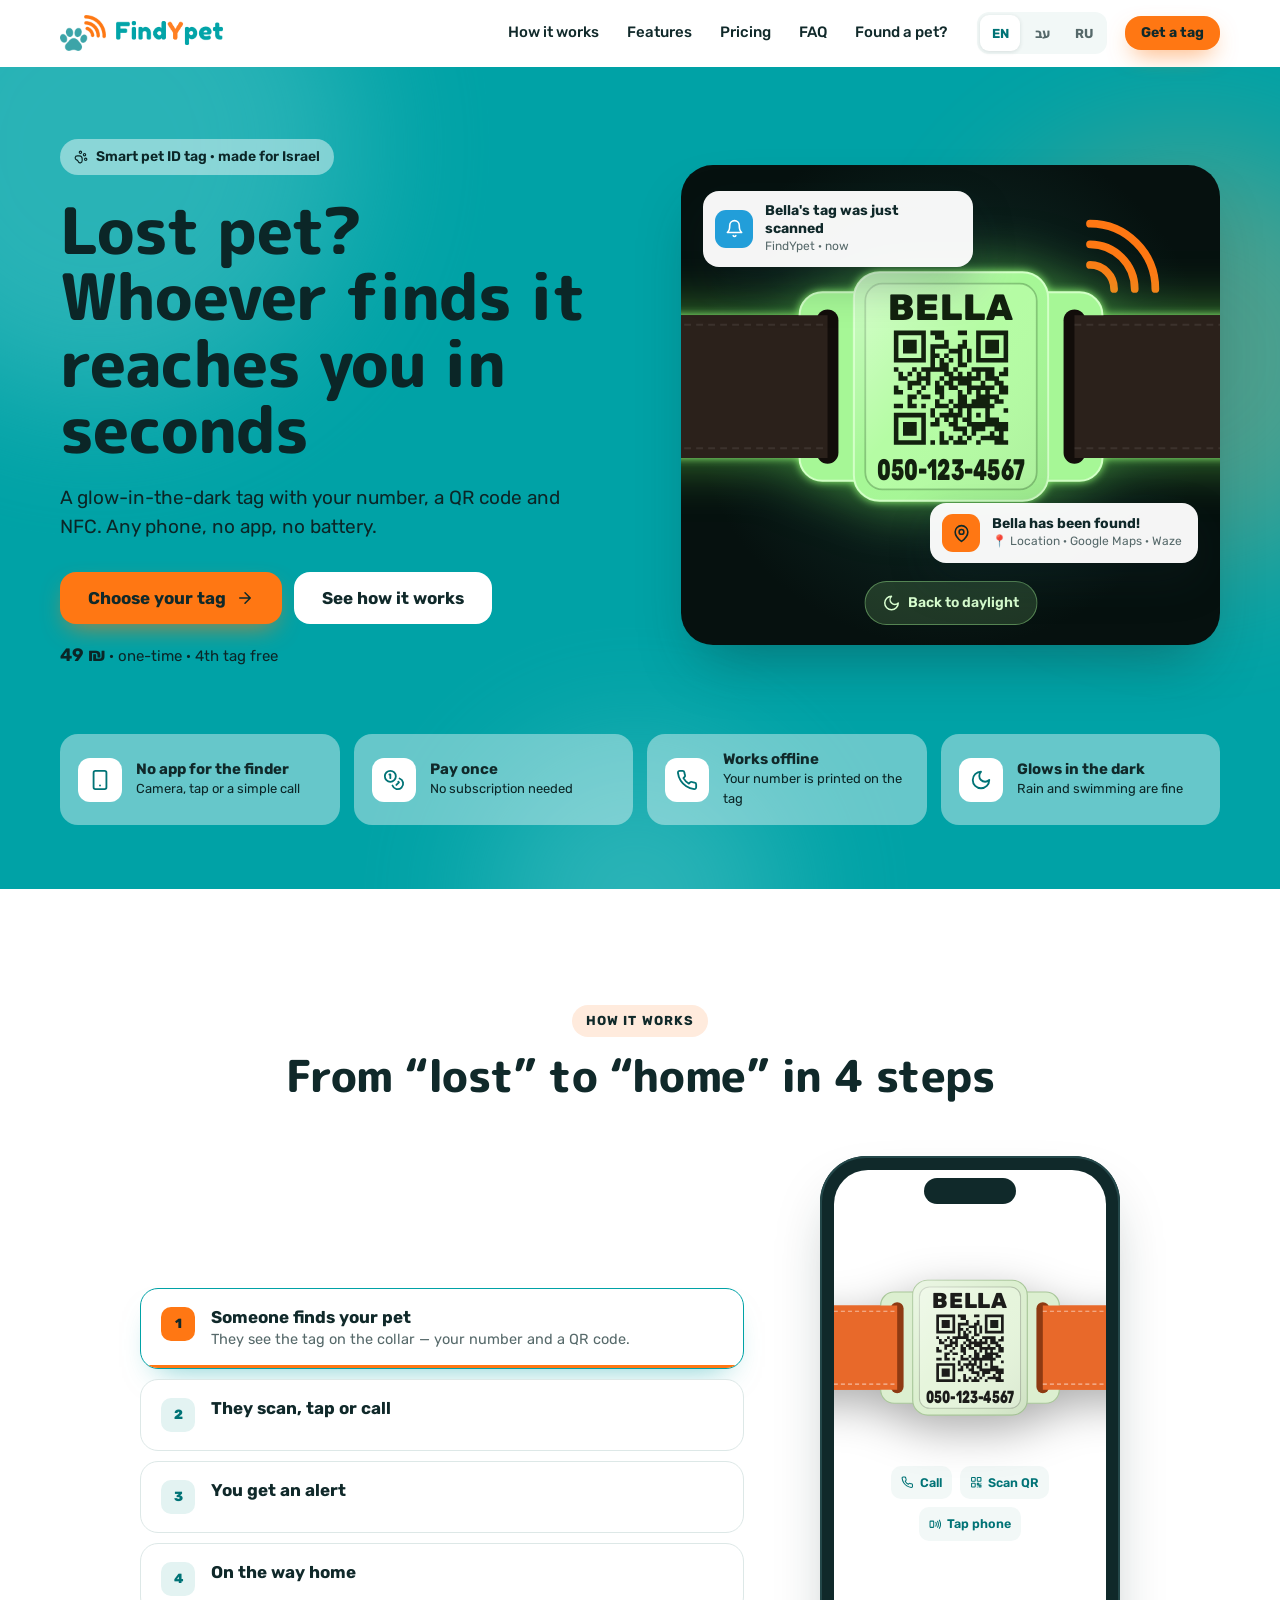
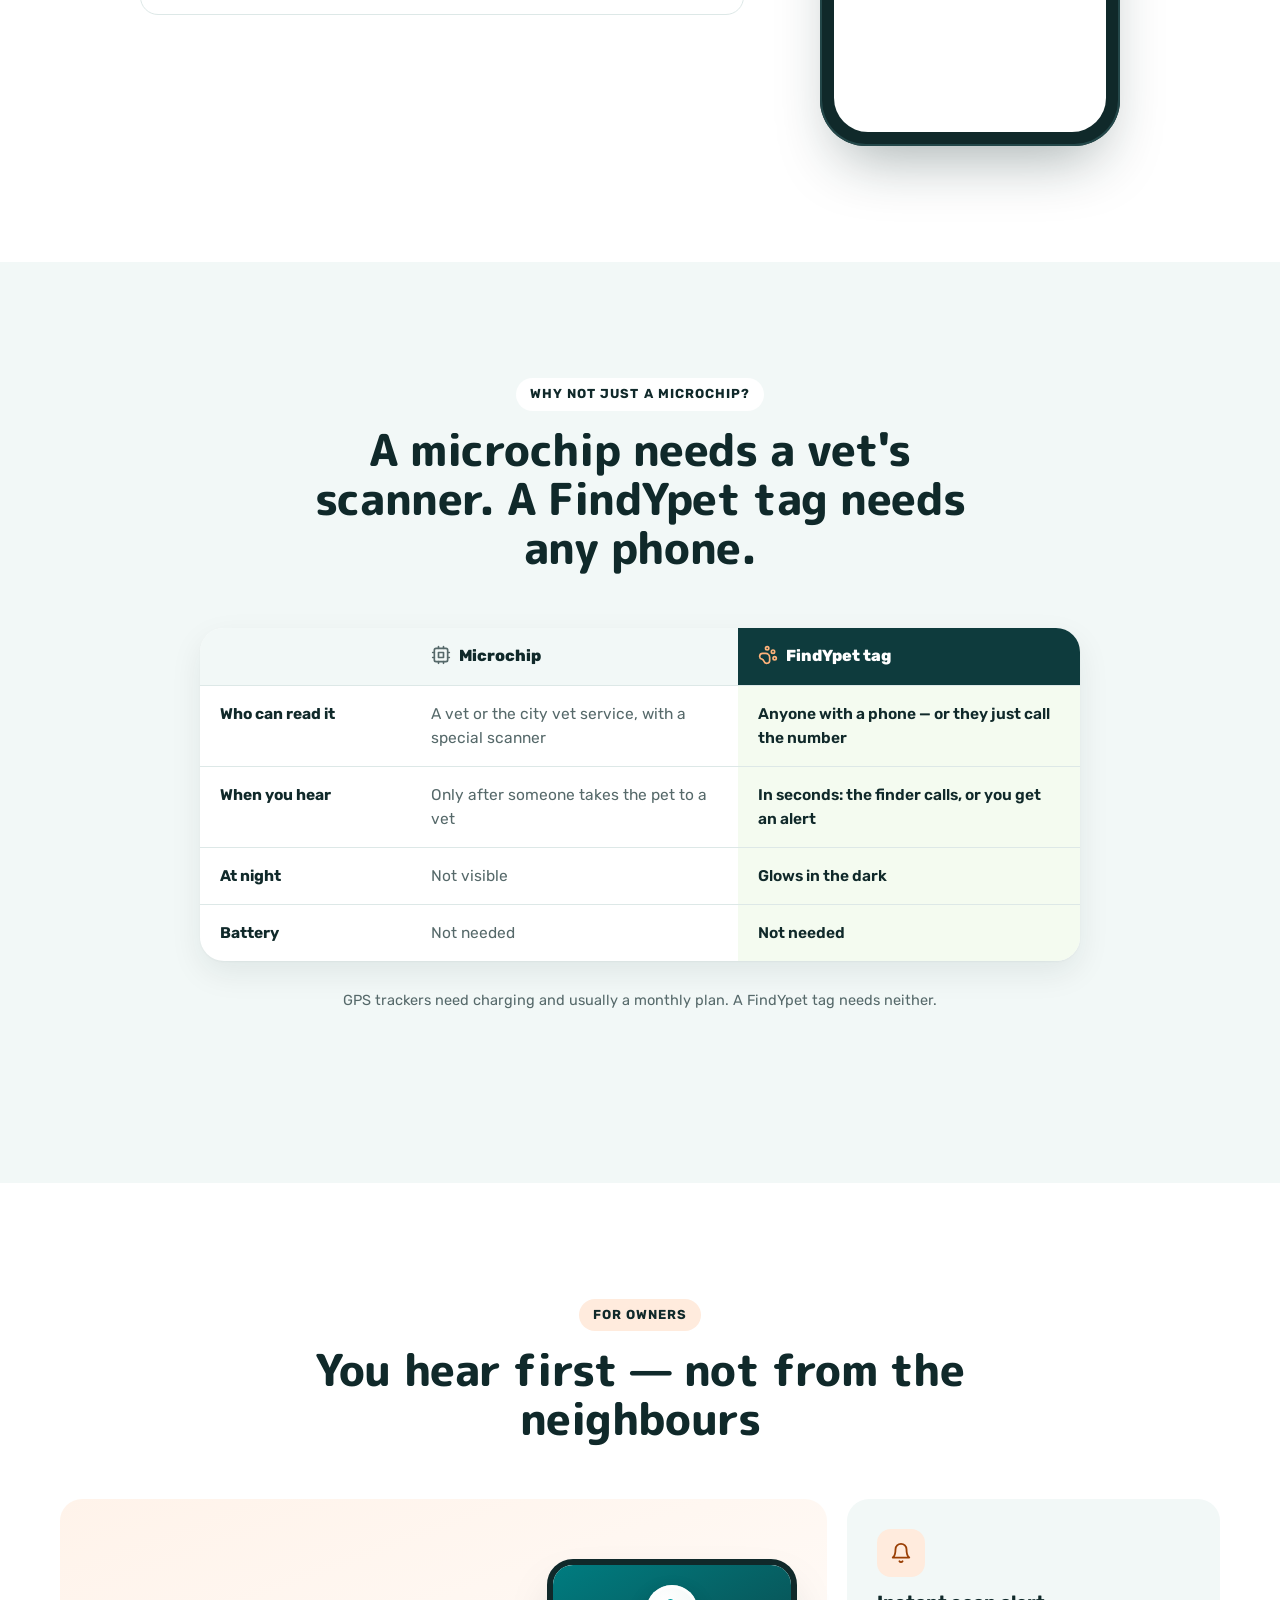
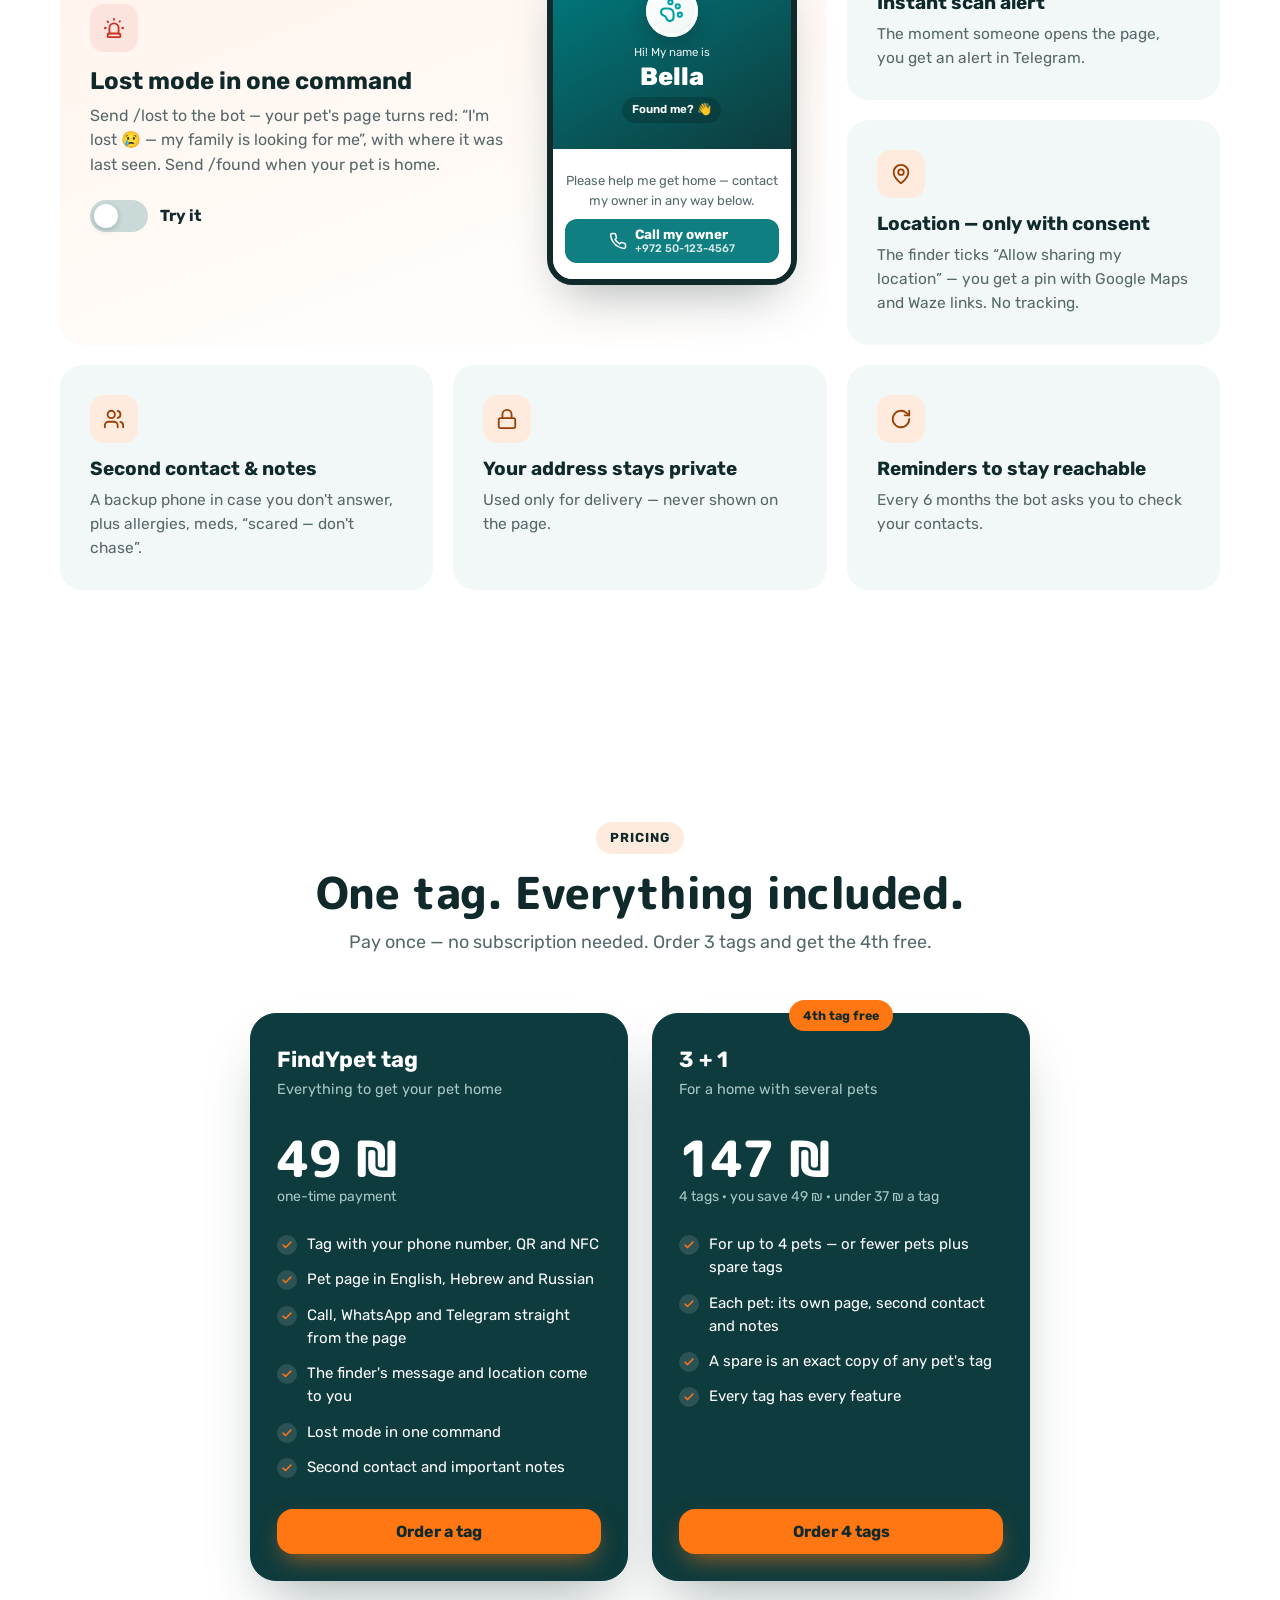
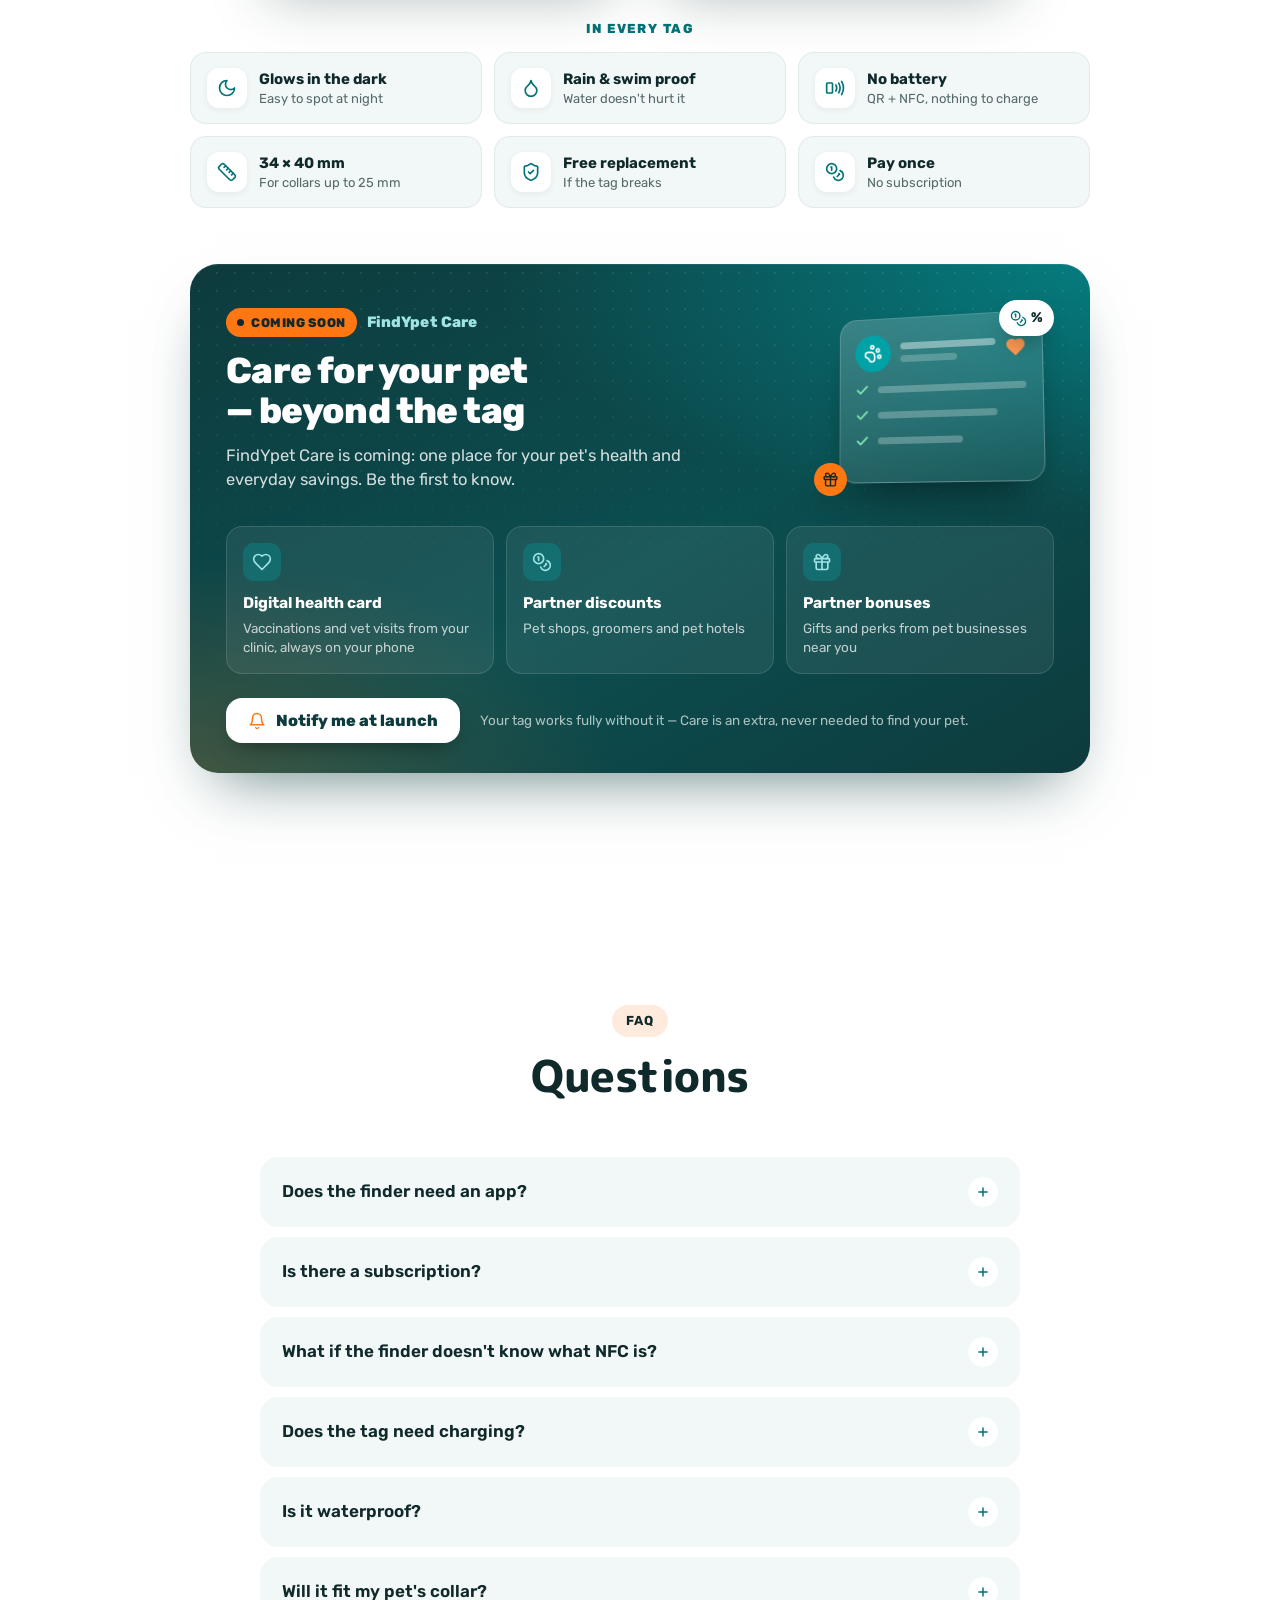
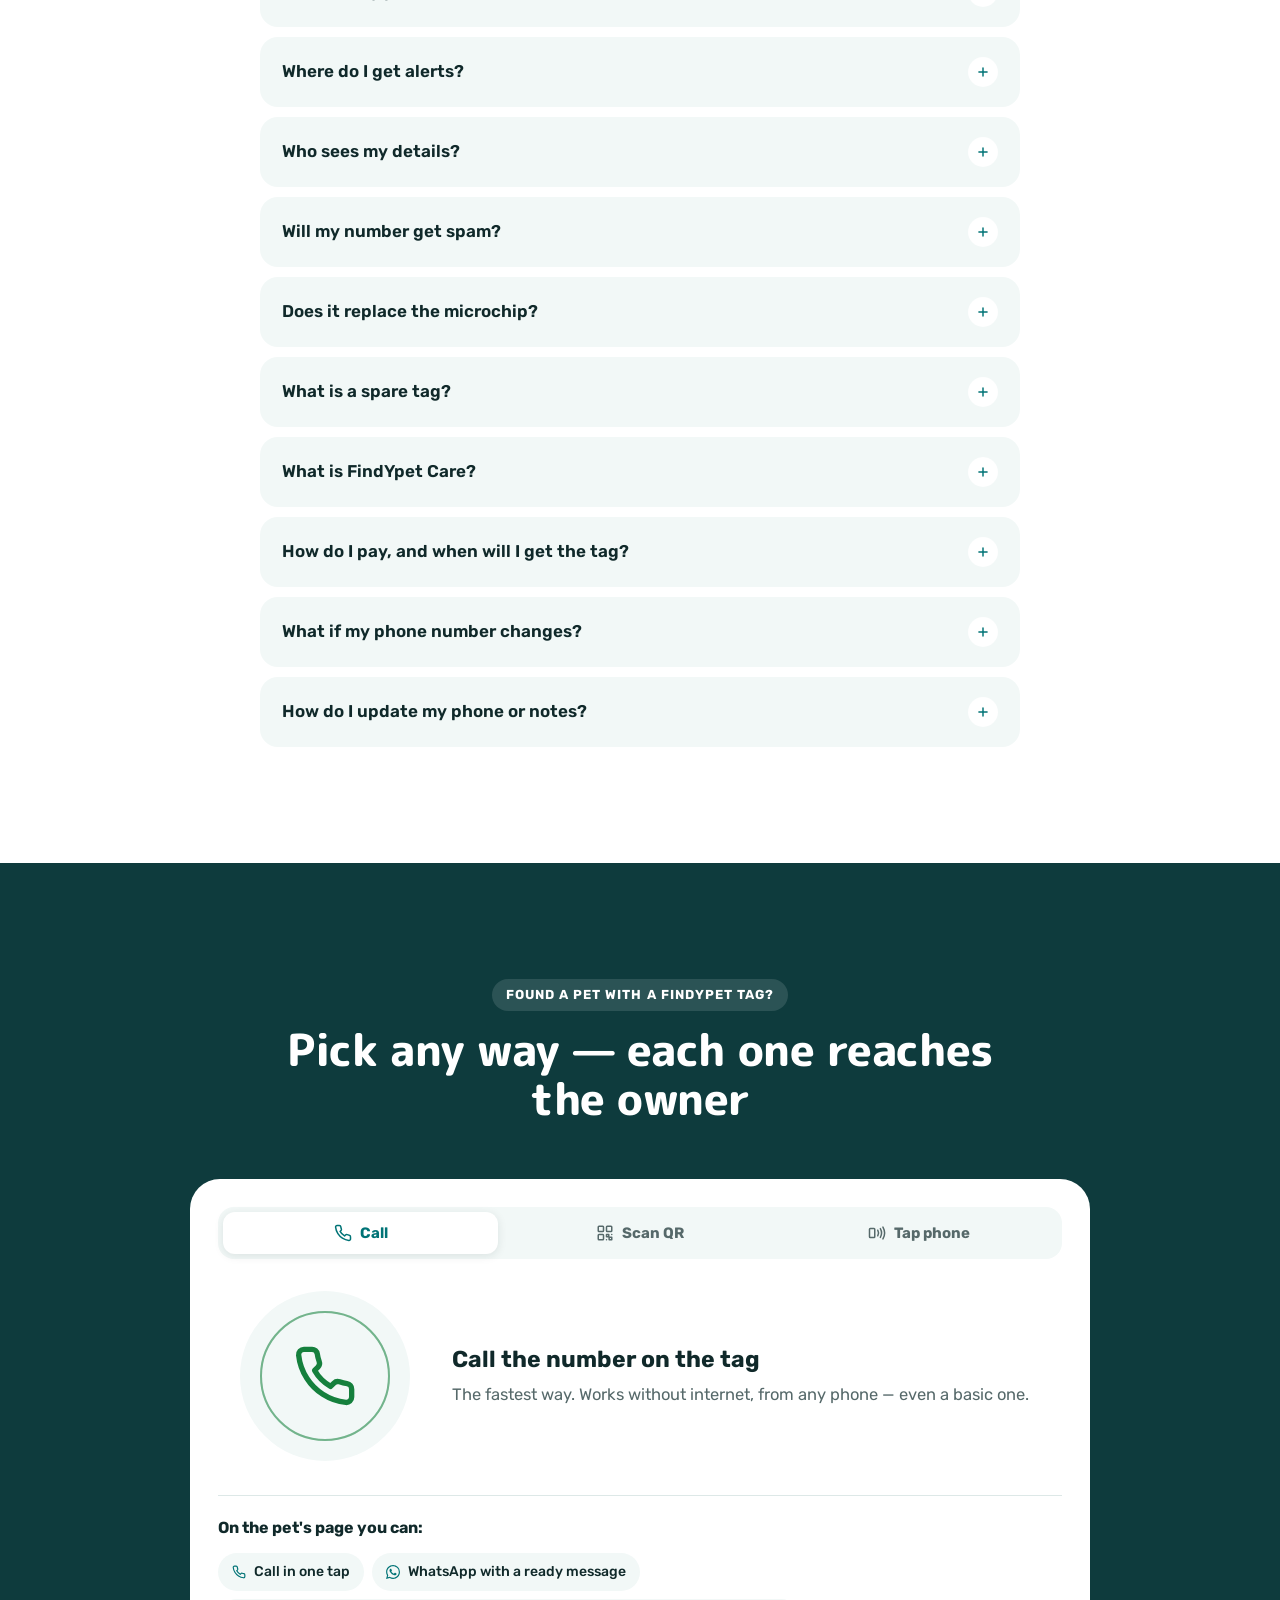
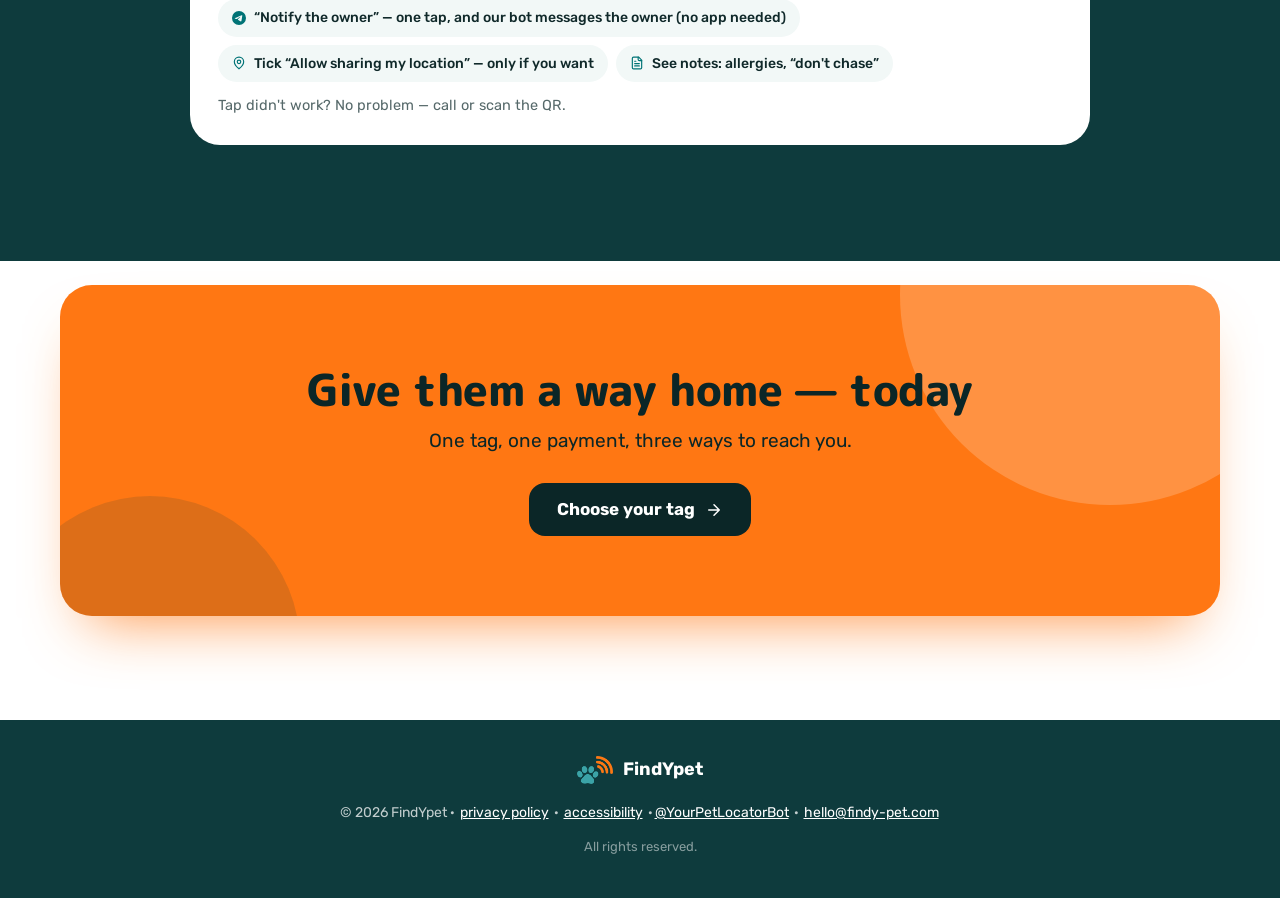
==== commit 4df604bf: "A6: /setup only through a form (key in POST body, never in the URL), separate SETUP_KEY, rate limit," ====
--- a/index.html
+++ b/index.html
@@ -134,7 +134,7 @@
                 <ol class="demo-steps" role="tablist">
                     <li><button type="button" class="demo-step on" data-step="0" role="tab"><span class="num">1</span><span><b data-t="s1Title">Someone finds your pet</b><small data-t="s1Text">They see the tag on the collar — your number and a QR code.</small></span><i class="bar"></i></button></li>
                     <li><button type="button" class="demo-step" data-step="1" role="tab"><span class="num">2</span><span><b data-t="s2Title">They scan, tap or call</b><small data-t="s2Text">Your pet's page opens in the camera or browser. No app, no sign-up.</small></span><i class="bar"></i></button></li>
-                    <li><button type="button" class="demo-step" data-step="2" role="tab"><span class="num">3</span><span><b data-t="s3Title">You get an alert</b><small data-t="s3Text">Our bot writes to you in Telegram the moment the page opens. If the finder allows their location, you get a pin on the map.</small></span><i class="bar"></i></button></li>
+                    <li><button type="button" class="demo-step" data-step="2" role="tab"><span class="num">3</span><span><b data-t="s3Title">You get an alert</b><small data-t="s3Text">Our bot messages you in Telegram the moment the page opens. If the finder allows their location, you get a pin on the map.</small></span><i class="bar"></i></button></li>
                     <li><button type="button" class="demo-step" data-step="3" role="tab"><span class="num">4</span><span><b data-t="s4Title">On the way home</b><small data-t="s4Text">Call the finder back or meet up. Was Lost mode on? Send /found.</small></span><i class="bar"></i></button></li>
                 </ol>
 
@@ -220,7 +220,7 @@
                 <div class="card card-lost reveal">
                     <div class="lost-copy">
                         <span class="f-ic red"><svg class="ic"><use href="#i-siren"/></svg></span>
-                        <h3 data-t="f3Title">“Lost” mode in one command</h3>
+                        <h3 data-t="f3Title">Lost mode in one command</h3>
                         <p data-t="f3Text">Send /lost to the bot — your pet's page turns red: “I'm lost 😢 — my family is looking for me”, with where it was last seen. Send /found when your pet is home.</p>
                         <label class="switch">
                             <input type="checkbox" id="lostToggle">
@@ -242,7 +242,7 @@
                         </div>
                     </div>
                 </div>
-                <div class="card reveal"><span class="f-ic"><svg class="ic"><use href="#i-bell"/></svg></span><h3 data-t="f1Title">Instant scan alert</h3><p data-t="f1Text">The moment someone opens the page, Telegram tells you.</p></div>
+                <div class="card reveal"><span class="f-ic"><svg class="ic"><use href="#i-bell"/></svg></span><h3 data-t="f1Title">Instant scan alert</h3><p data-t="f1Text">The moment someone opens the page, you get an alert in Telegram.</p></div>
                 <div class="card reveal"><span class="f-ic"><svg class="ic"><use href="#i-pin"/></svg></span><h3 data-t="f2Title">Location — only with consent</h3><p data-t="f2Text">The finder ticks “Allow sharing my location” — you get a pin with Google Maps and Waze links. No tracking.</p></div>
                 <div class="card reveal"><span class="f-ic"><svg class="ic"><use href="#i-users"/></svg></span><h3 data-t="f4Title">Second contact & notes</h3><p data-t="f4Text">A backup phone in case you don't answer, plus allergies, meds, “scared — don't chase”.</p></div>
                 <div class="card reveal"><span class="f-ic"><svg class="ic"><use href="#i-lock"/></svg></span><h3 data-t="f5Title">Your address stays private</h3><p data-t="f5Text">Used only for delivery — never shown on the page.</p></div>
@@ -271,7 +271,7 @@
                         <li data-t="t2">Pet page in English, Hebrew and Russian</li>
                         <li data-t="t3">Call, WhatsApp and Telegram straight from the page</li>
                         <li data-t="t4">The finder's message and location come to you</li>
-                        <li data-t="t5">“Lost” mode in one command</li>
+                        <li data-t="t5">Lost mode in one command</li>
                         <li data-t="t6">Second contact and important notes</li>
                     </ul>
                     <button type="button" class="btn btn-primary btn-block choose" data-qty="1" data-t="chooseOne">Order a tag</button>
@@ -286,7 +286,7 @@
                         <li data-t="b1">For up to 4 pets — or fewer pets plus spare tags</li>
                         <li data-t="tr2">Each pet: its own page, second contact and notes</li>
                         <li data-t="tr3">A spare is an exact copy of any pet's tag</li>
-                        <li data-t="tr4">Every tag has everything</li>
+                        <li data-t="tr4">Every tag has every feature</li>
                     </ul>
                     <button type="button" class="btn btn-primary btn-block choose" data-qty="4" data-t="chooseBundle">Order 4 tags</button>
                 </div>
@@ -323,7 +323,7 @@
                     </div>
                 </div>
                 <ul class="ca-list">
-                    <li><span class="ca-ic"><svg class="ic"><use href="#i-heart"/></svg></span><b data-t="care1">Digital health card</b><small data-t="care1s">Vaccinations and vet visits from your clinic, always in your phone</small></li>
+                    <li><span class="ca-ic"><svg class="ic"><use href="#i-heart"/></svg></span><b data-t="care1">Digital health card</b><small data-t="care1s">Vaccinations and vet visits from your clinic, always on your phone</small></li>
                     <li><span class="ca-ic"><svg class="ic"><use href="#i-coin"/></svg></span><b data-t="care2">Partner discounts</b><small data-t="care2s">Pet shops, groomers and pet hotels</small></li>
                     <li><span class="ca-ic"><svg class="ic"><use href="#i-gift"/></svg></span><b data-t="care3">Partner bonuses</b><small data-t="care3s">Gifts and perks from pet businesses near you</small></li>
                 </ul>
@@ -499,7 +499,7 @@
         <div class="wrap narrow">
             <div class="head reveal"><span class="kicker" data-t="navFaq">FAQ</span><h2 data-t="faqTitle">Questions</h2></div>
             <div class="faqs reveal">
-                <details class="faq"><summary data-t="q1">Does the finder need an app?</summary><p data-t="a1">No. The number on the tag works without anything; the QR code opens in the regular camera; tapping works on iPhone XS and newer and on Android phones with NFC.</p></details>
+                <details class="faq"><summary data-t="q1">Does the finder need an app?</summary><p data-t="a1">No. Anyone can simply call the number on the tag; the QR code opens in the regular camera app; tapping works on iPhone XS and newer and on Android phones with NFC.</p></details>
                 <details class="faq"><summary data-t="q2">Is there a subscription?</summary><p data-t="a2">No. You pay once for the tag, and everything that helps find your pet — call, WhatsApp, Telegram, location, Lost mode, a second contact and notes — works without a subscription, forever. FindYpet Care is a separate, optional program with extra services.</p></details>
                 <details class="faq"><summary data-t="q3">What if the finder doesn't know what NFC is?</summary><p data-t="a3">They don't need to. The phone number and the QR code are the main ways; NFC is just an extra shortcut for those who know it.</p></details>
                 <details class="faq"><summary data-t="qBat">Does the tag need charging?</summary><p data-t="aBat">No. There's no battery: the NFC chip takes power from the phone that touches it, and the number and QR code are printed. The glow recharges by itself from daylight or a lamp.</p></details>
@@ -512,7 +512,7 @@
                 <details class="faq"><summary data-t="q8">What is a spare tag?</summary><p data-t="a8">An exact copy of your pet's tag — same print, same page and link. Keep it at home or put it on a harness. With 2 tags or 3 + 1 you decide: a tag for each pet, or spares.</p></details>
                 <details class="faq"><summary data-t="q12">What is FindYpet Care?</summary><p data-t="a12">Services we're preparing for pet owners: a digital health card from your vet, partner discounts and bonuses. It isn't live yet and the price isn't set. Your tag works fully without it. Tap “Notify me at launch” and our bot will tell you when it starts — no payment.</p></details>
                 <details class="faq"><summary data-t="q9">How do I pay, and when will I get the tag?</summary><p data-t="a9">After you order, we message you to confirm the order and arrange payment. Then we print the tag, write its NFC and ship it to your address. Each step is announced in Telegram — or we call you.</p></details>
-                <details class="faq"><summary data-t="q10">What if my phone number changes?</summary><p data-t="a10">Write to us in the bot — we update your pet's page right away. The old number is printed on the tag itself, so it's best to order a new tag with the new number.</p></details>
+                <details class="faq"><summary data-t="q10">What if my phone number changes?</summary><p data-t="a10">Message us in the bot — we update your pet's page right away. The old number is printed on the tag itself, so it's best to order a new tag with the new number.</p></details>
                 <details class="faq"><summary data-t="q7">How do I update my phone or notes?</summary><p data-t="a7">In the Telegram bot: /settings. Keep your contacts up to date — outdated contacts are a common reason a found pet doesn't get home.</p></details>
             </div>
         </div>
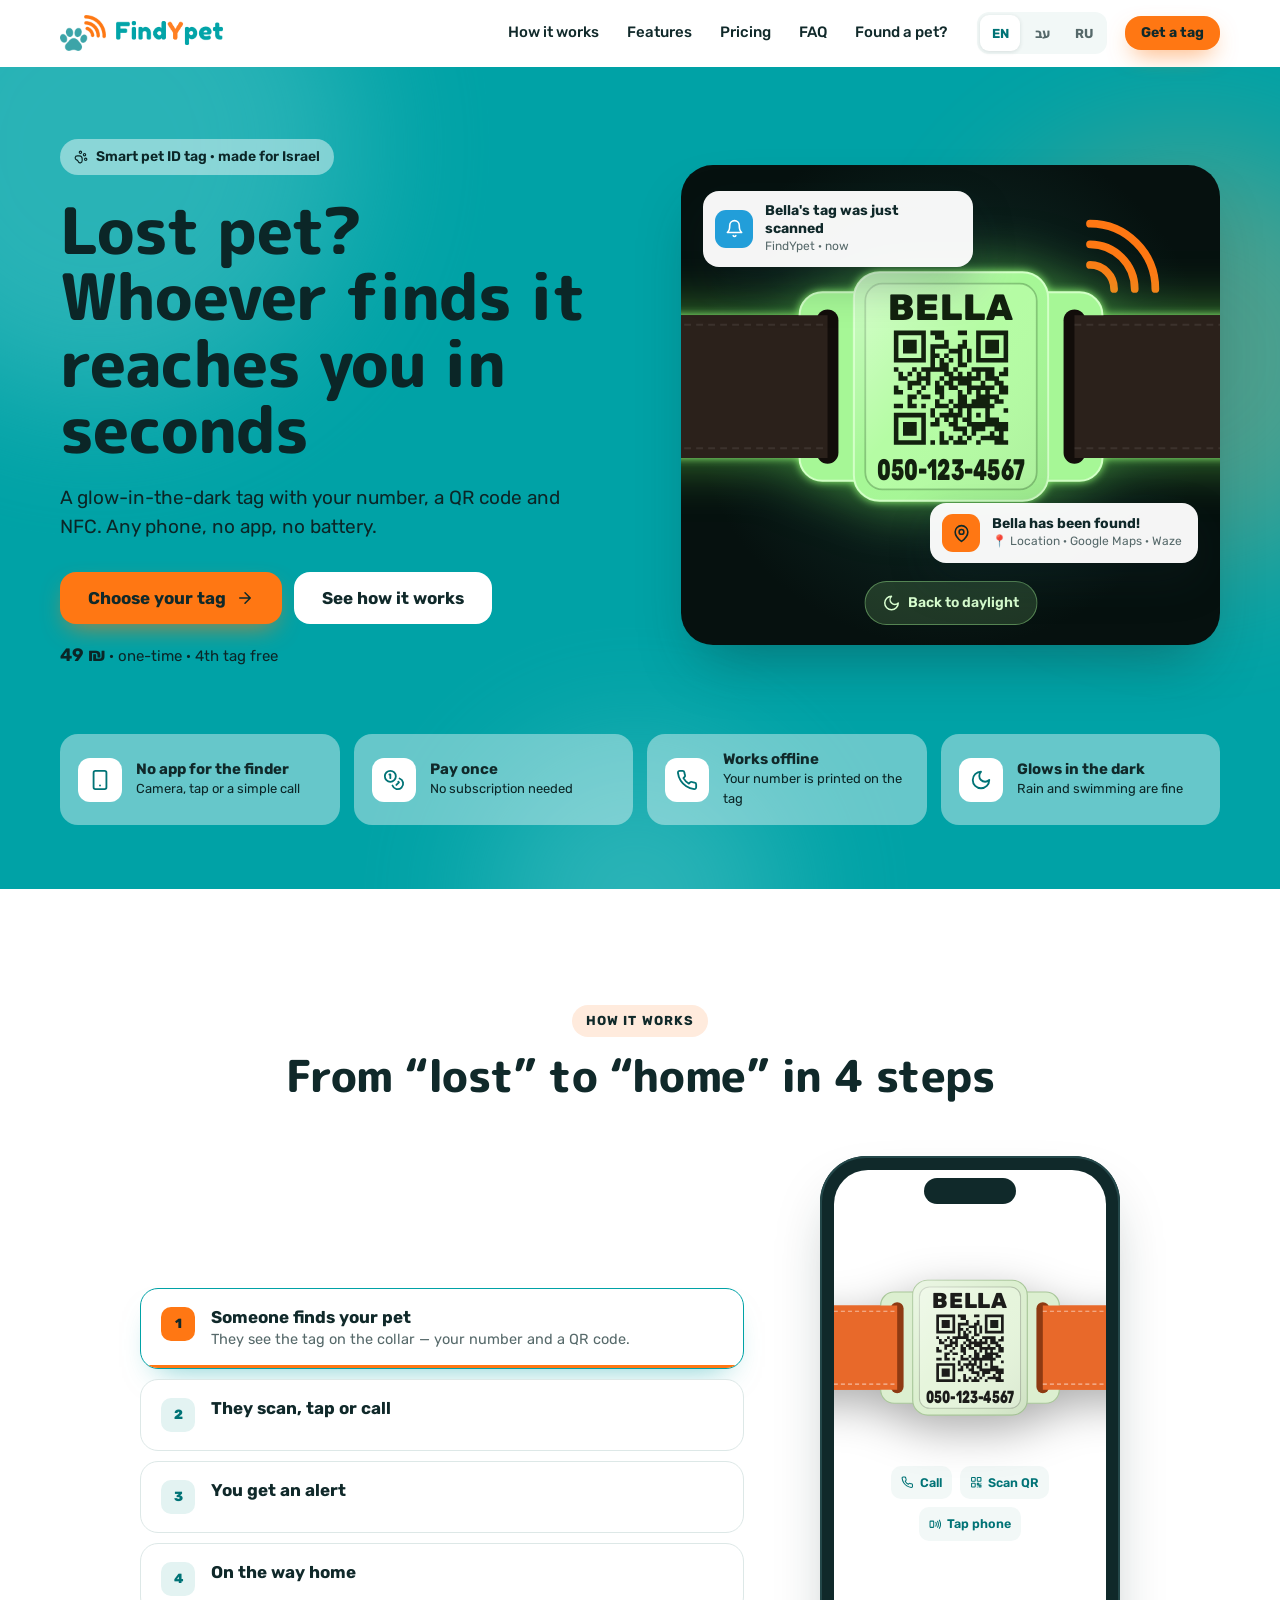
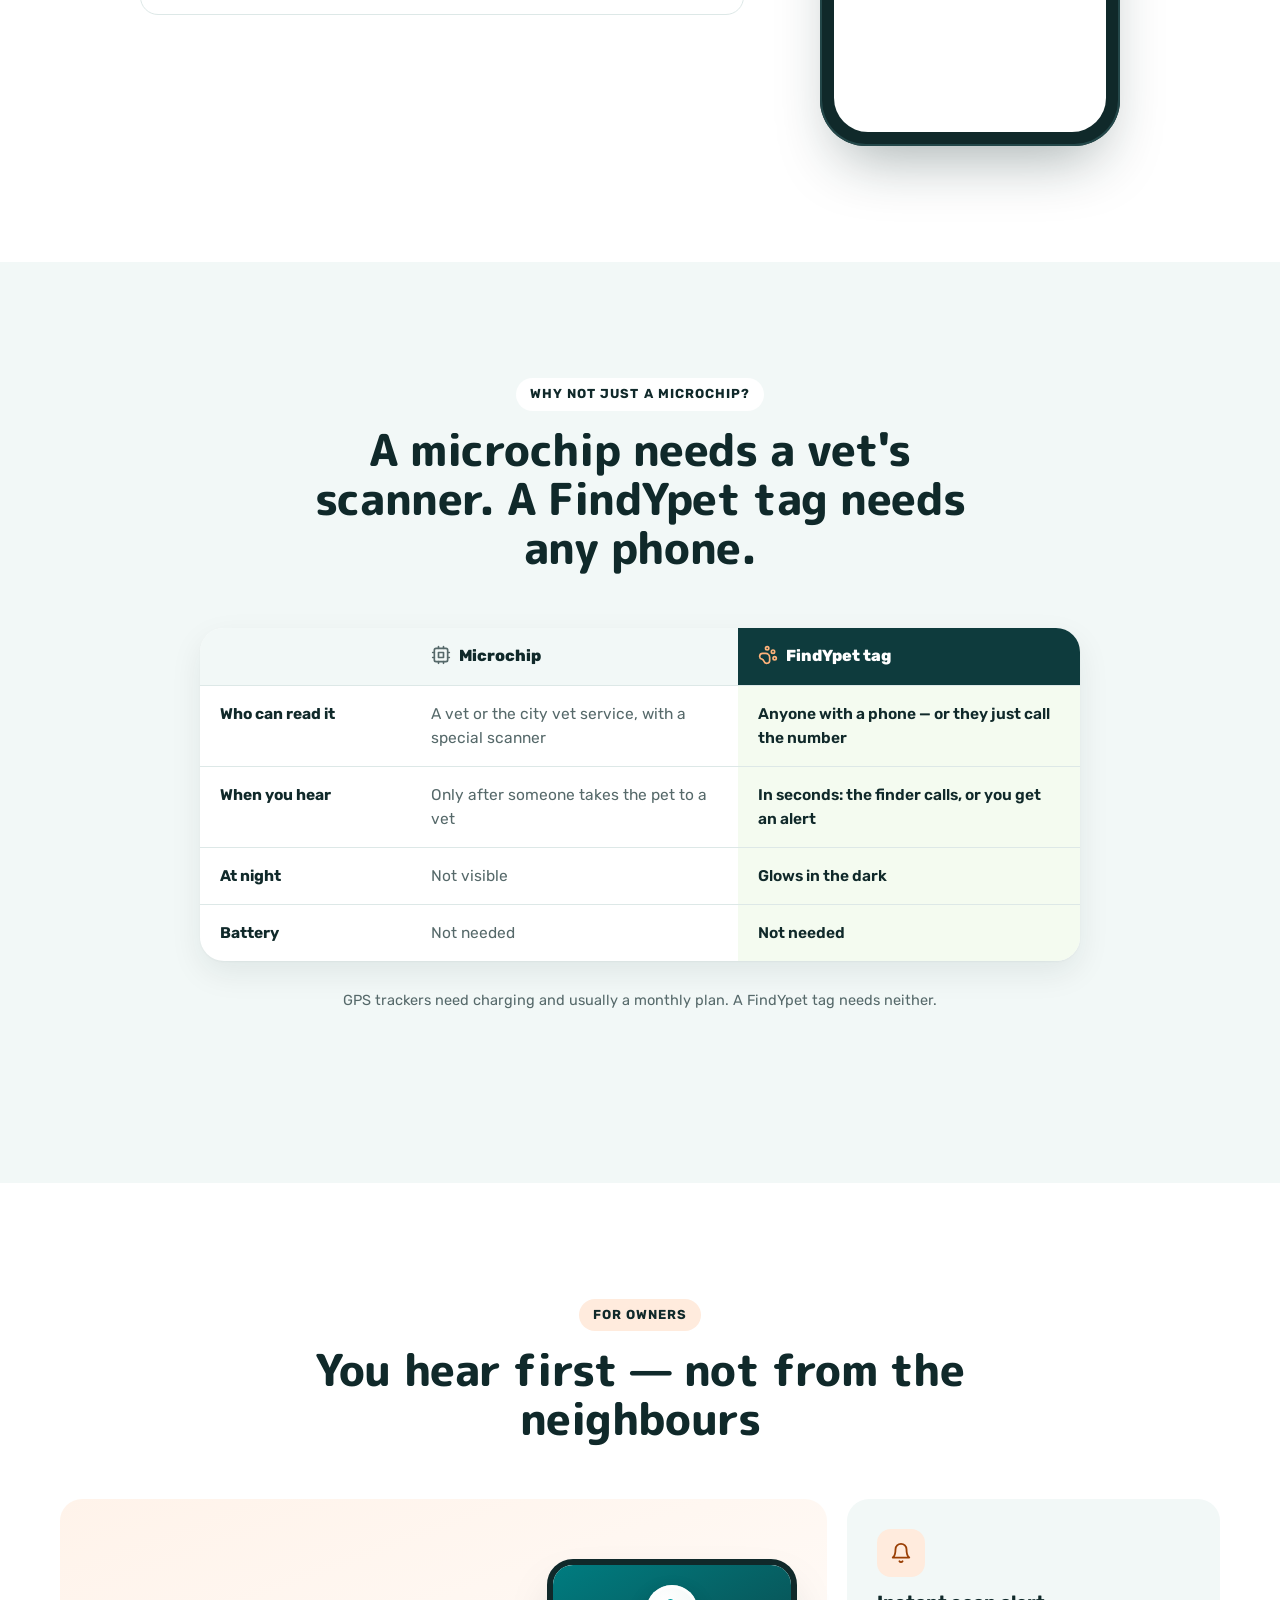
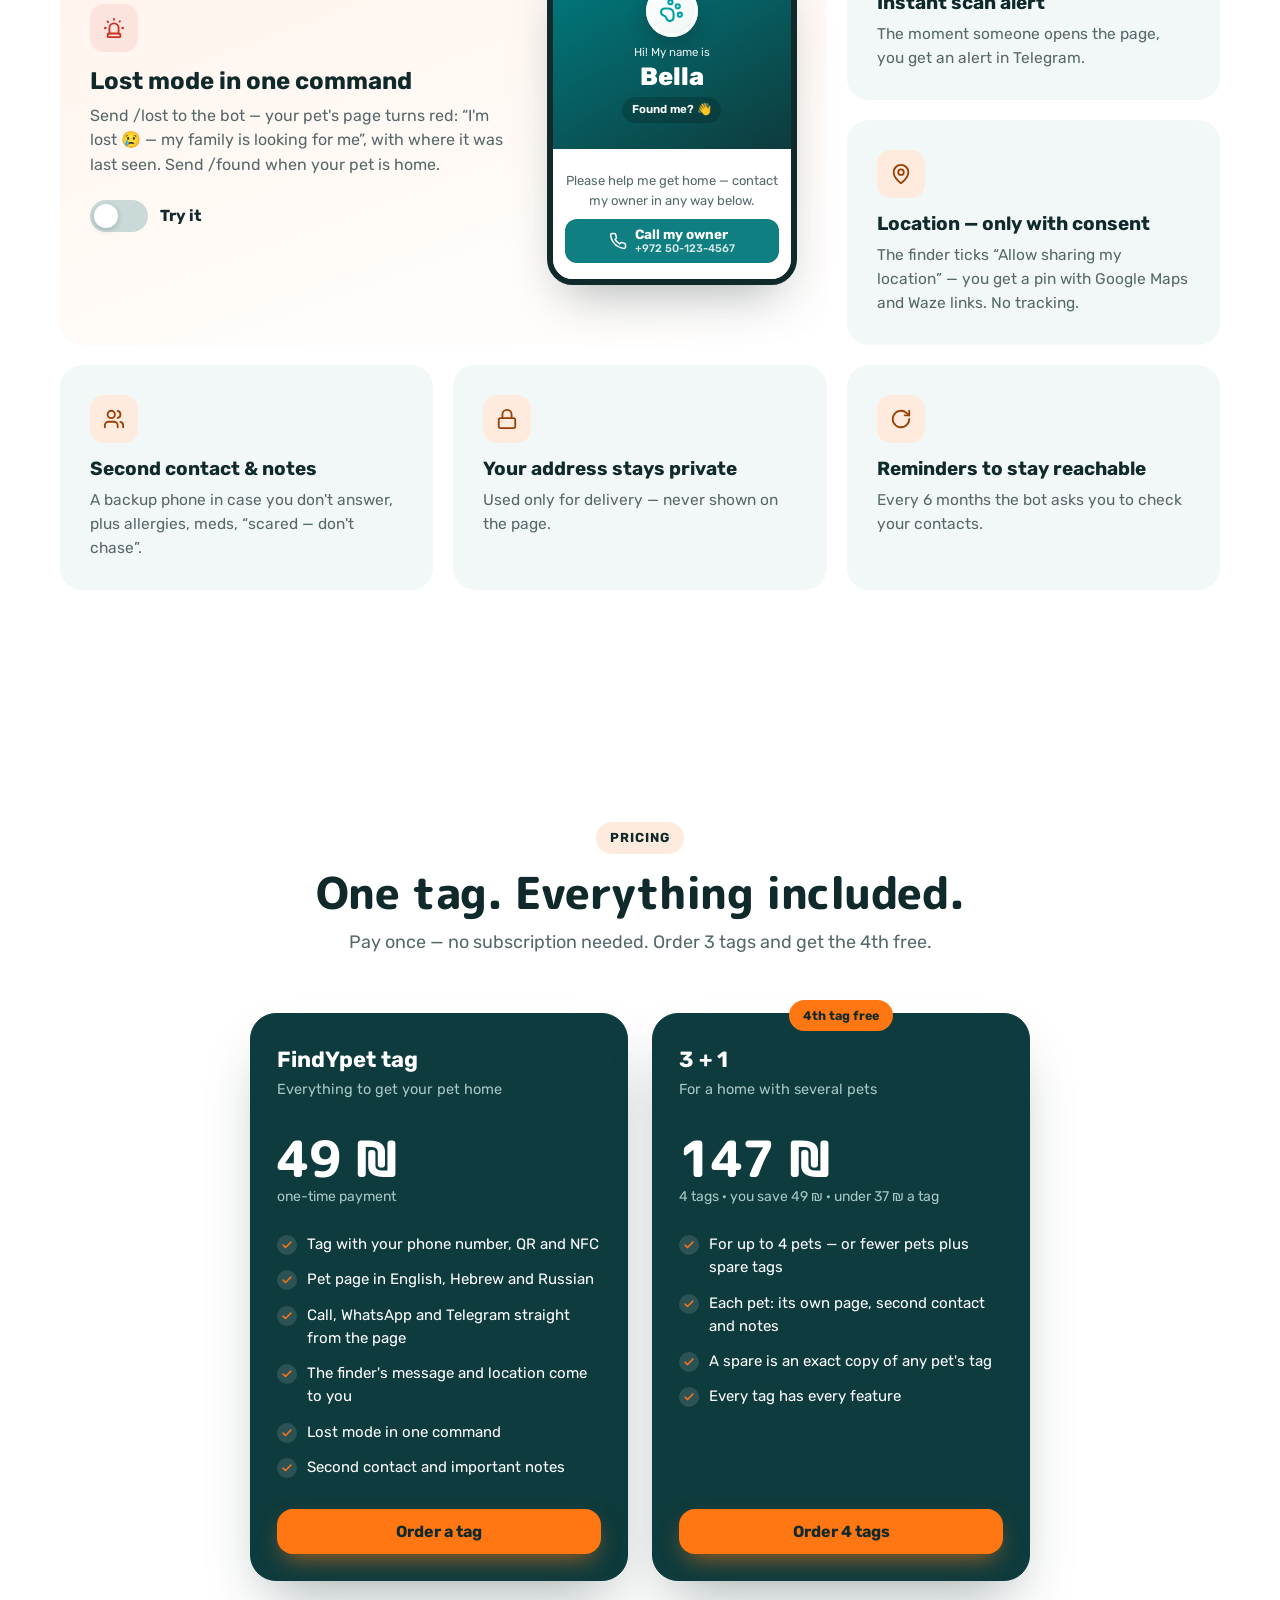
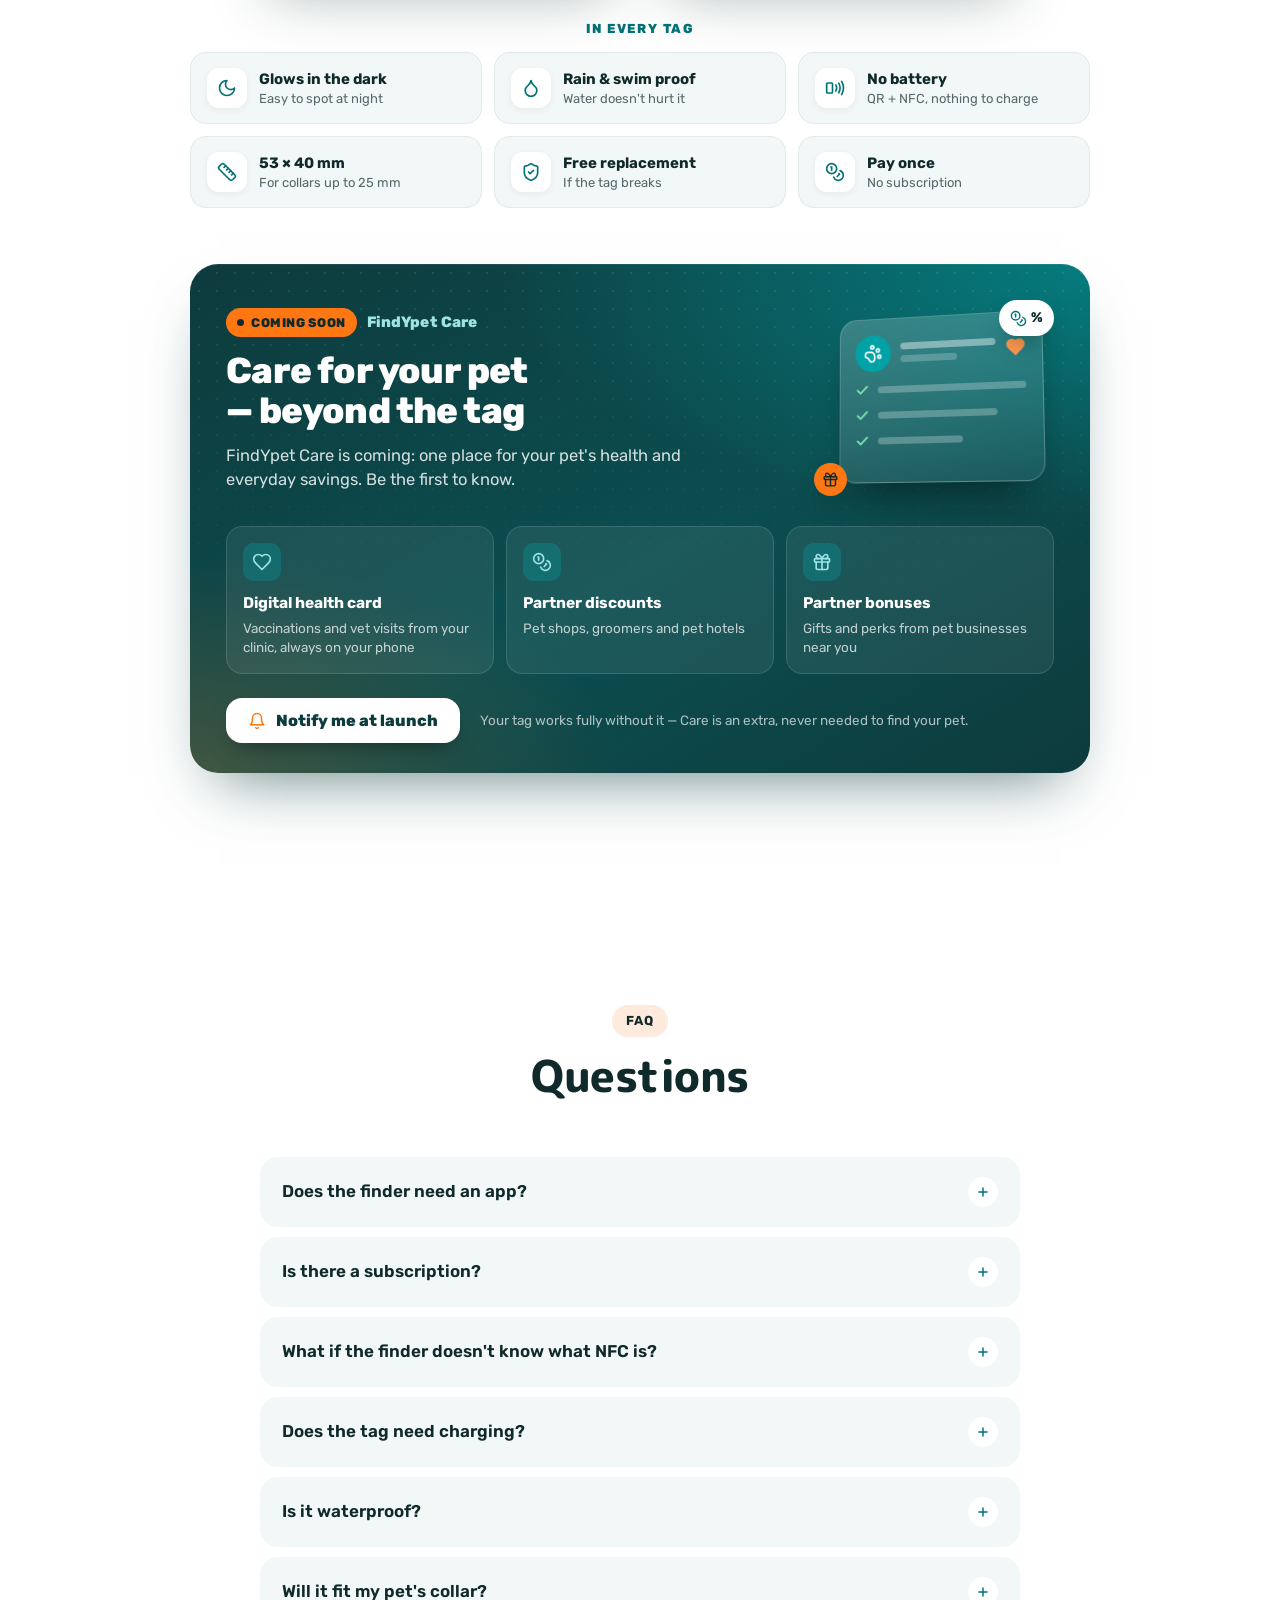
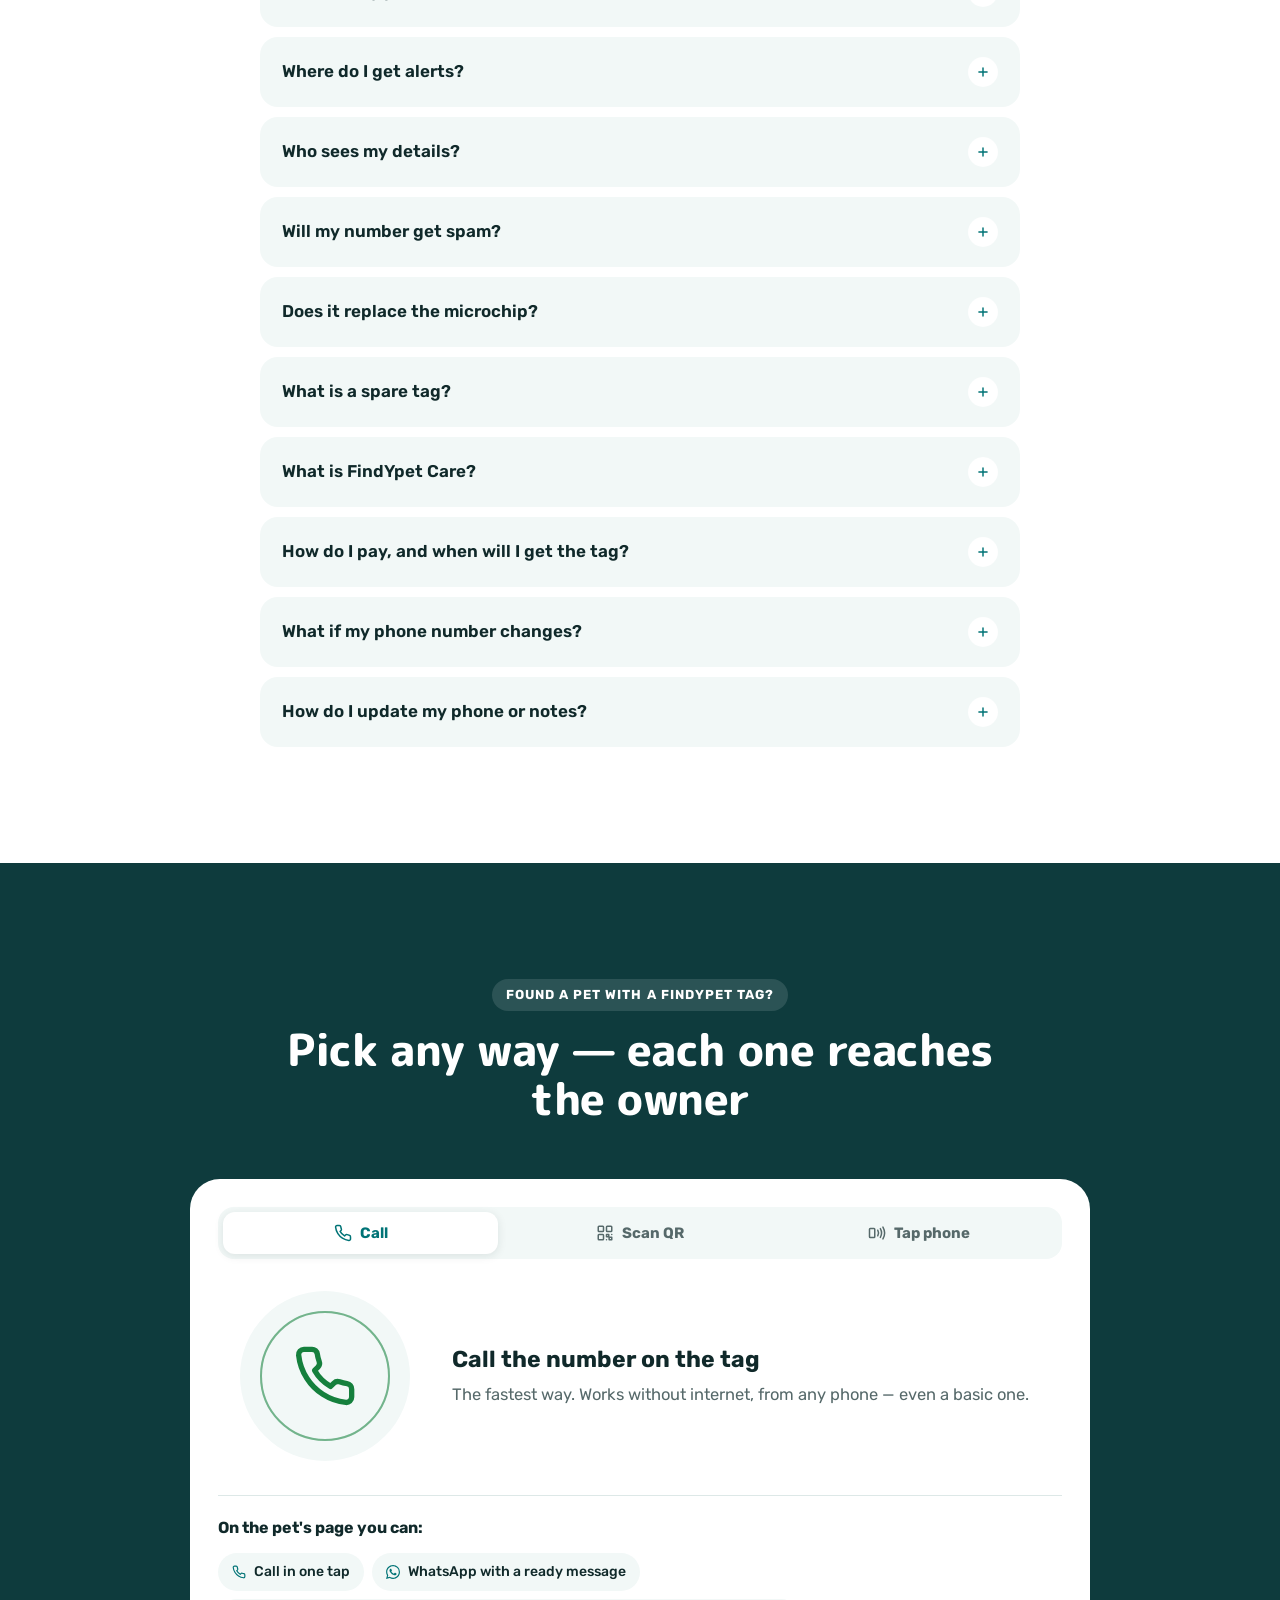
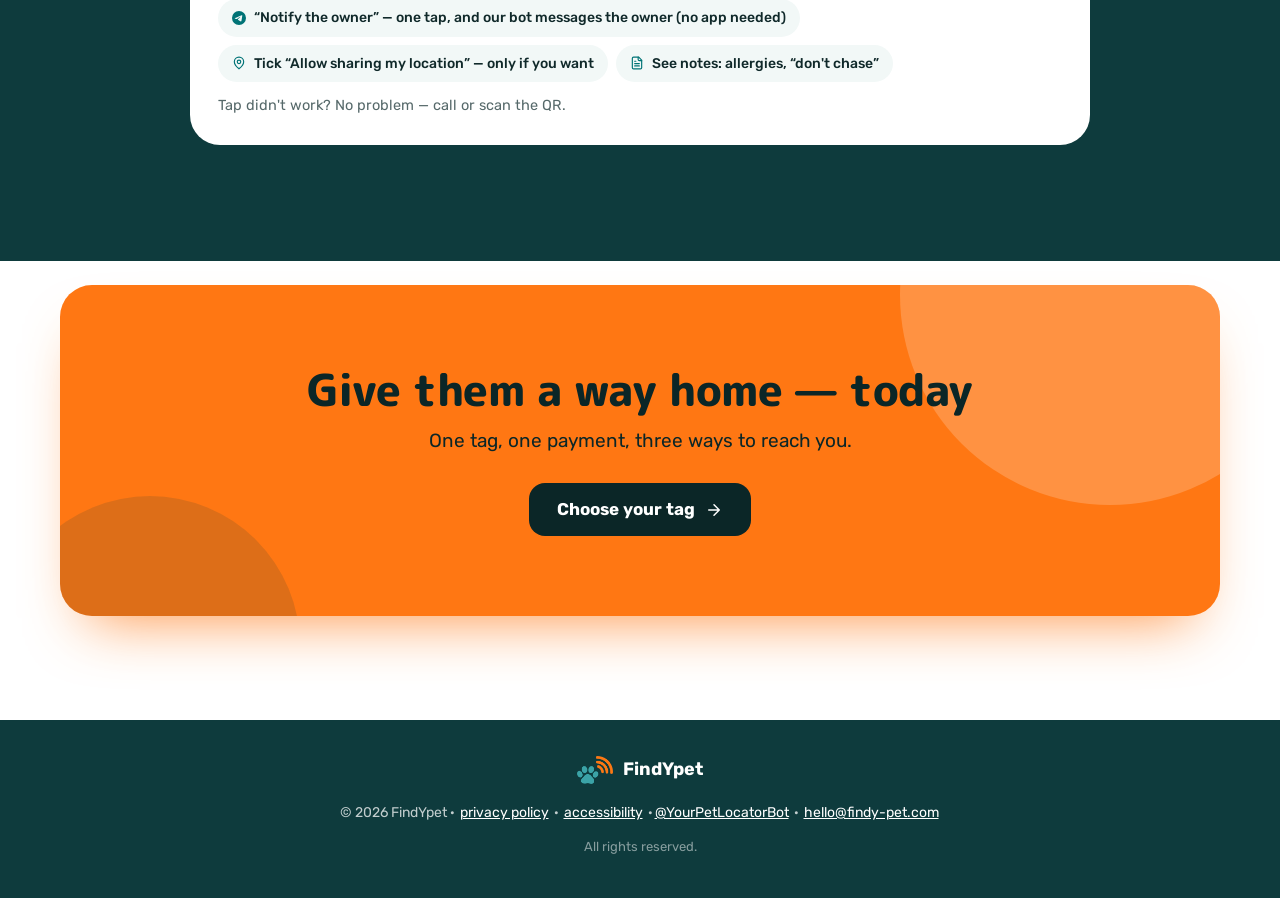
==== commit ed011ab2: "A9: размеры медальона v2 на сайте (53 × 40 мм, толщина 4,7 / 7,2 мм) Co-Authored-By: Claude Sonnet 5" ====
--- a/index.html
+++ b/index.html
@@ -48,7 +48,7 @@
             <symbol id="i-moon" viewBox="0 0 24 24"><path d="M12 3a6 6 0 0 0 9 9 9 9 0 1 1-9-9Z"/></symbol>
             <symbol id="i-drop" viewBox="0 0 24 24"><path d="M12 22a7 7 0 0 0 7-7c0-2-1-3.9-3-5.5s-3.5-4-4-6.5c-.5 2.5-2 4.9-4 6.5C6 11.1 5 13 5 15a7 7 0 0 0 7 7z"/></symbol>
             <symbol id="i-ruler" viewBox="0 0 24 24"><path d="M21.3 15.3a2.4 2.4 0 0 1 0 3.4l-2.6 2.6a2.4 2.4 0 0 1-3.4 0L2.7 8.7a2.41 2.41 0 0 1 0-3.4l2.6-2.6a2.41 2.41 0 0 1 3.4 0Z"/><path d="m14.5 12.5 2-2M11.5 9.5l2-2M8.5 6.5l2-2M17.5 15.5l2-2"/></symbol>
-            <!-- Жетон: как настоящий медальон v2 — светящийся корпус 34×40 мм на ошейнике, крышка: кличка, QR, телефон -->
+            <!-- Жетон: как настоящий медальон v2 — светящийся корпус 53×40 мм на ошейнике, крышка: кличка, QR, телефон -->
             <linearGradient id="tag-sheen" x1="0" y1="0" x2="1" y2="1"><stop offset="0" stop-color="#fff" stop-opacity=".45"/><stop offset=".45" stop-color="#fff" stop-opacity="0"/><stop offset="1" stop-color="#000" stop-opacity=".06"/></linearGradient>
             <symbol id="tag-art" viewBox="0 0 70 52" style="overflow:visible">
               <rect x="-60" y="13.5" width="190" height="25" fill="var(--tag-strap)"/>
@@ -297,7 +297,7 @@
                     <li><span class="sp-ic"><svg class="ic"><use href="#i-moon"/></svg></span><span class="sp-tx"><b data-t="sp1">Glows in the dark</b><small data-t="sp1s">Easy to spot at night</small></span></li>
                     <li><span class="sp-ic"><svg class="ic"><use href="#i-drop"/></svg></span><span class="sp-tx"><b data-t="sp2">Rain &amp; swim proof</b><small data-t="sp2s">Water doesn't hurt it</small></span></li>
                     <li><span class="sp-ic"><svg class="ic"><use href="#i-nfc"/></svg></span><span class="sp-tx"><b data-t="sp3">No battery</b><small data-t="sp3s">QR + NFC, nothing to charge</small></span></li>
-                    <li><span class="sp-ic"><svg class="ic"><use href="#i-ruler"/></svg></span><span class="sp-tx"><b data-t="sp4">34 × 40 mm</b><small data-t="sp4s">For collars up to 25 mm</small></span></li>
+                    <li><span class="sp-ic"><svg class="ic"><use href="#i-ruler"/></svg></span><span class="sp-tx"><b data-t="sp4">53 × 40 mm</b><small data-t="sp4s">For collars up to 25 mm</small></span></li>
                     <li><span class="sp-ic"><svg class="ic"><use href="#i-shield"/></svg></span><span class="sp-tx"><b data-t="sp5">Free replacement</b><small data-t="sp5s">If the tag breaks</small></span></li>
                     <li><span class="sp-ic"><svg class="ic"><use href="#i-coin"/></svg></span><span class="sp-tx"><b data-t="sp6">Pay once</b><small data-t="sp6s">No subscription</small></span></li>
                 </ul>
@@ -504,7 +504,7 @@
                 <details class="faq"><summary data-t="q3">What if the finder doesn't know what NFC is?</summary><p data-t="a3">They don't need to. The phone number and the QR code are the main ways; NFC is just an extra shortcut for those who know it.</p></details>
                 <details class="faq"><summary data-t="qBat">Does the tag need charging?</summary><p data-t="aBat">No. There's no battery: the NFC chip takes power from the phone that touches it, and the number and QR code are printed. The glow recharges by itself from daylight or a lamp.</p></details>
                 <details class="faq"><summary data-t="qWater">Is it waterproof?</summary><p data-t="aWater">It's fine in the rain and when your pet swims. If the tag ever breaks, we'll replace it for free.</p></details>
-                <details class="faq"><summary data-t="qFit">Will it fit my pet's collar?</summary><p data-t="aFit">The tag slides onto the collar — straps up to 25 mm wide go through its slots. It's 34 × 40 mm and about 4.5 mm thin, so it doesn't dangle or jingle.</p></details>
+                <details class="faq"><summary data-t="qFit">Will it fit my pet's collar?</summary><p data-t="aFit">The tag slides onto the collar — straps up to 25 mm wide go through its slots. It's 53 × 40 mm, 4.7 mm thick in the middle and 7.2 mm at the edges, so it sits snug and doesn't dangle or jingle.</p></details>
                 <details class="faq"><summary data-t="q4">Where do I get alerts?</summary><p data-t="a4">Today — in Telegram, via our bot @YourPetLocatorBot. We're adding WhatsApp and SMS. Even without Telegram, the finder can call you or write to you on WhatsApp.</p></details>
                 <details class="faq"><summary data-t="q5">Who sees my details?</summary><p data-t="a5">Whoever scans the tag sees your pet's name, your first name, your phone and the notes you chose to add. Your address is used only for delivery and is never shown. The finder's location is sent only if they tick “Allow sharing my location”.</p></details>
                 <details class="faq"><summary data-t="qSpam">Will my number get spam?</summary><p data-t="aSpam">Your number is on the tag and on your pet's page — that's how the finder reaches you. The page is hidden from search engines and isn't listed anywhere: it opens from the tag's QR code, NFC or link.</p></details>
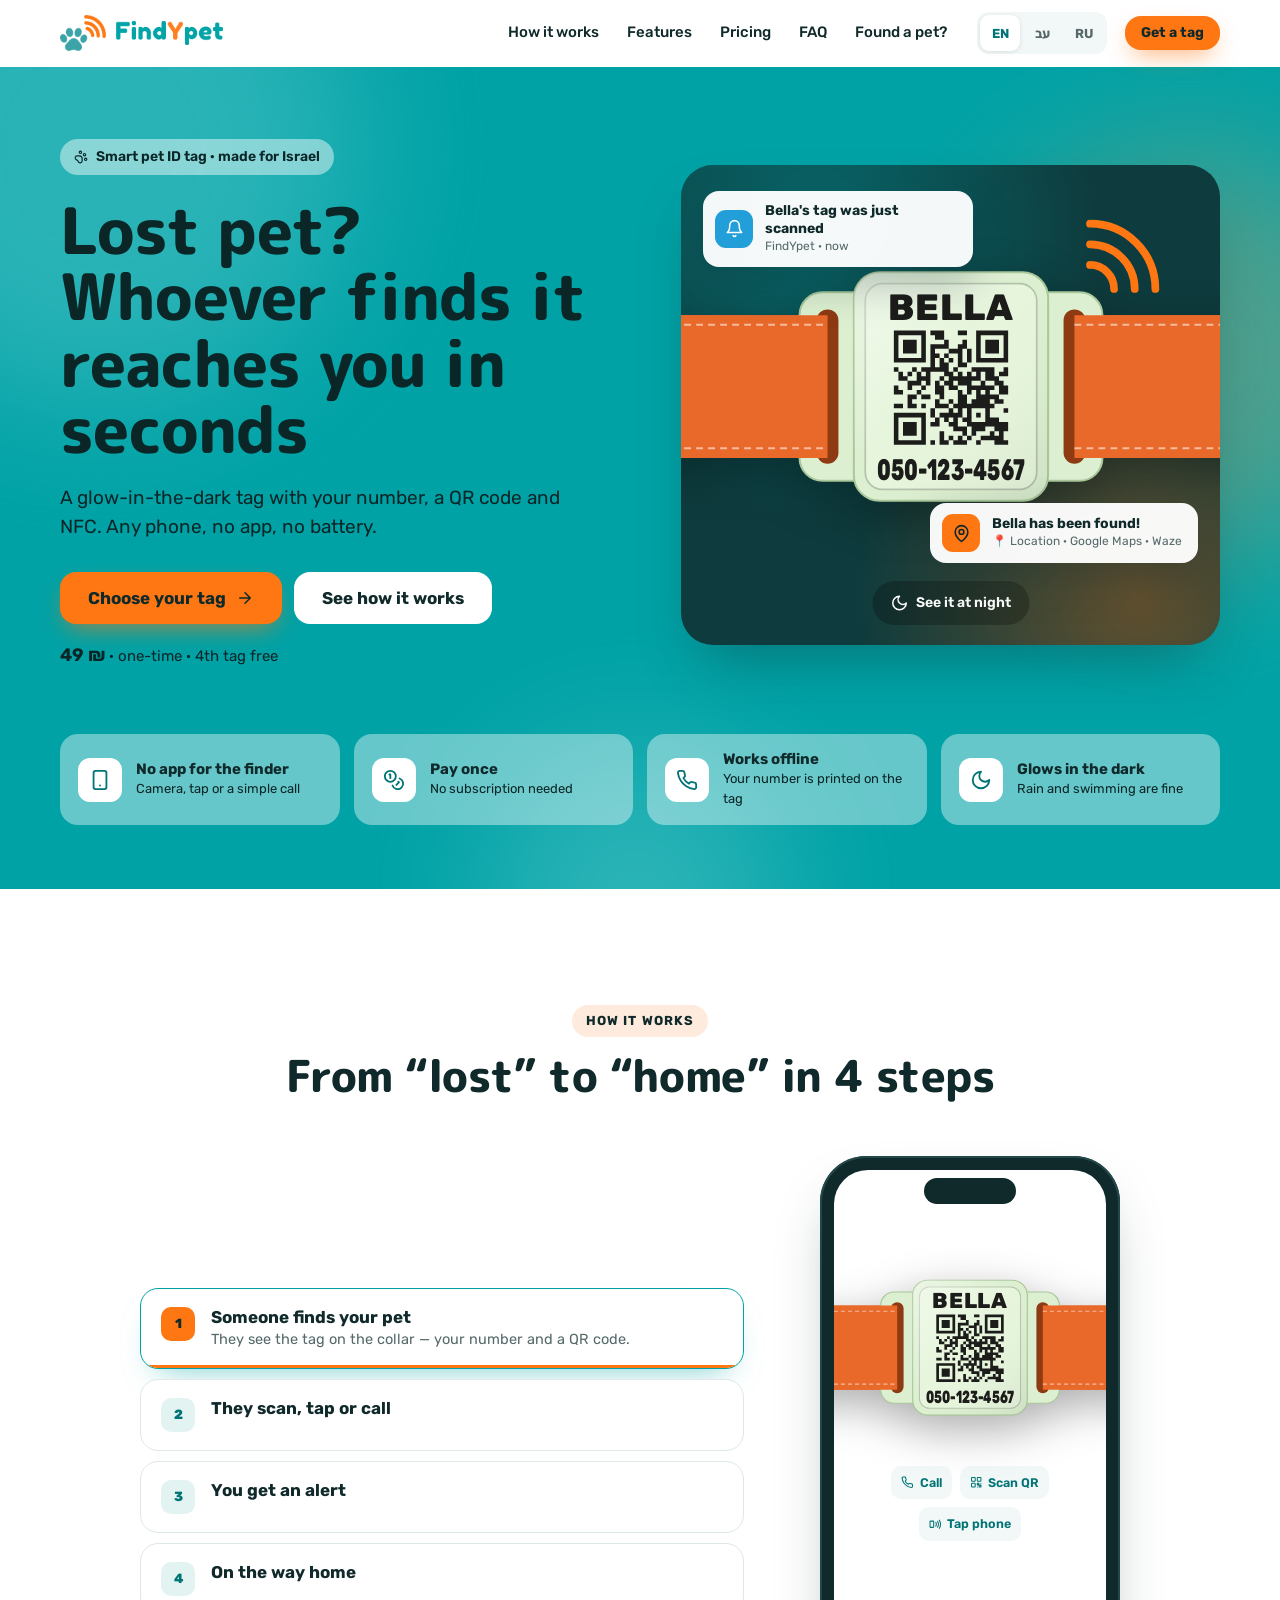
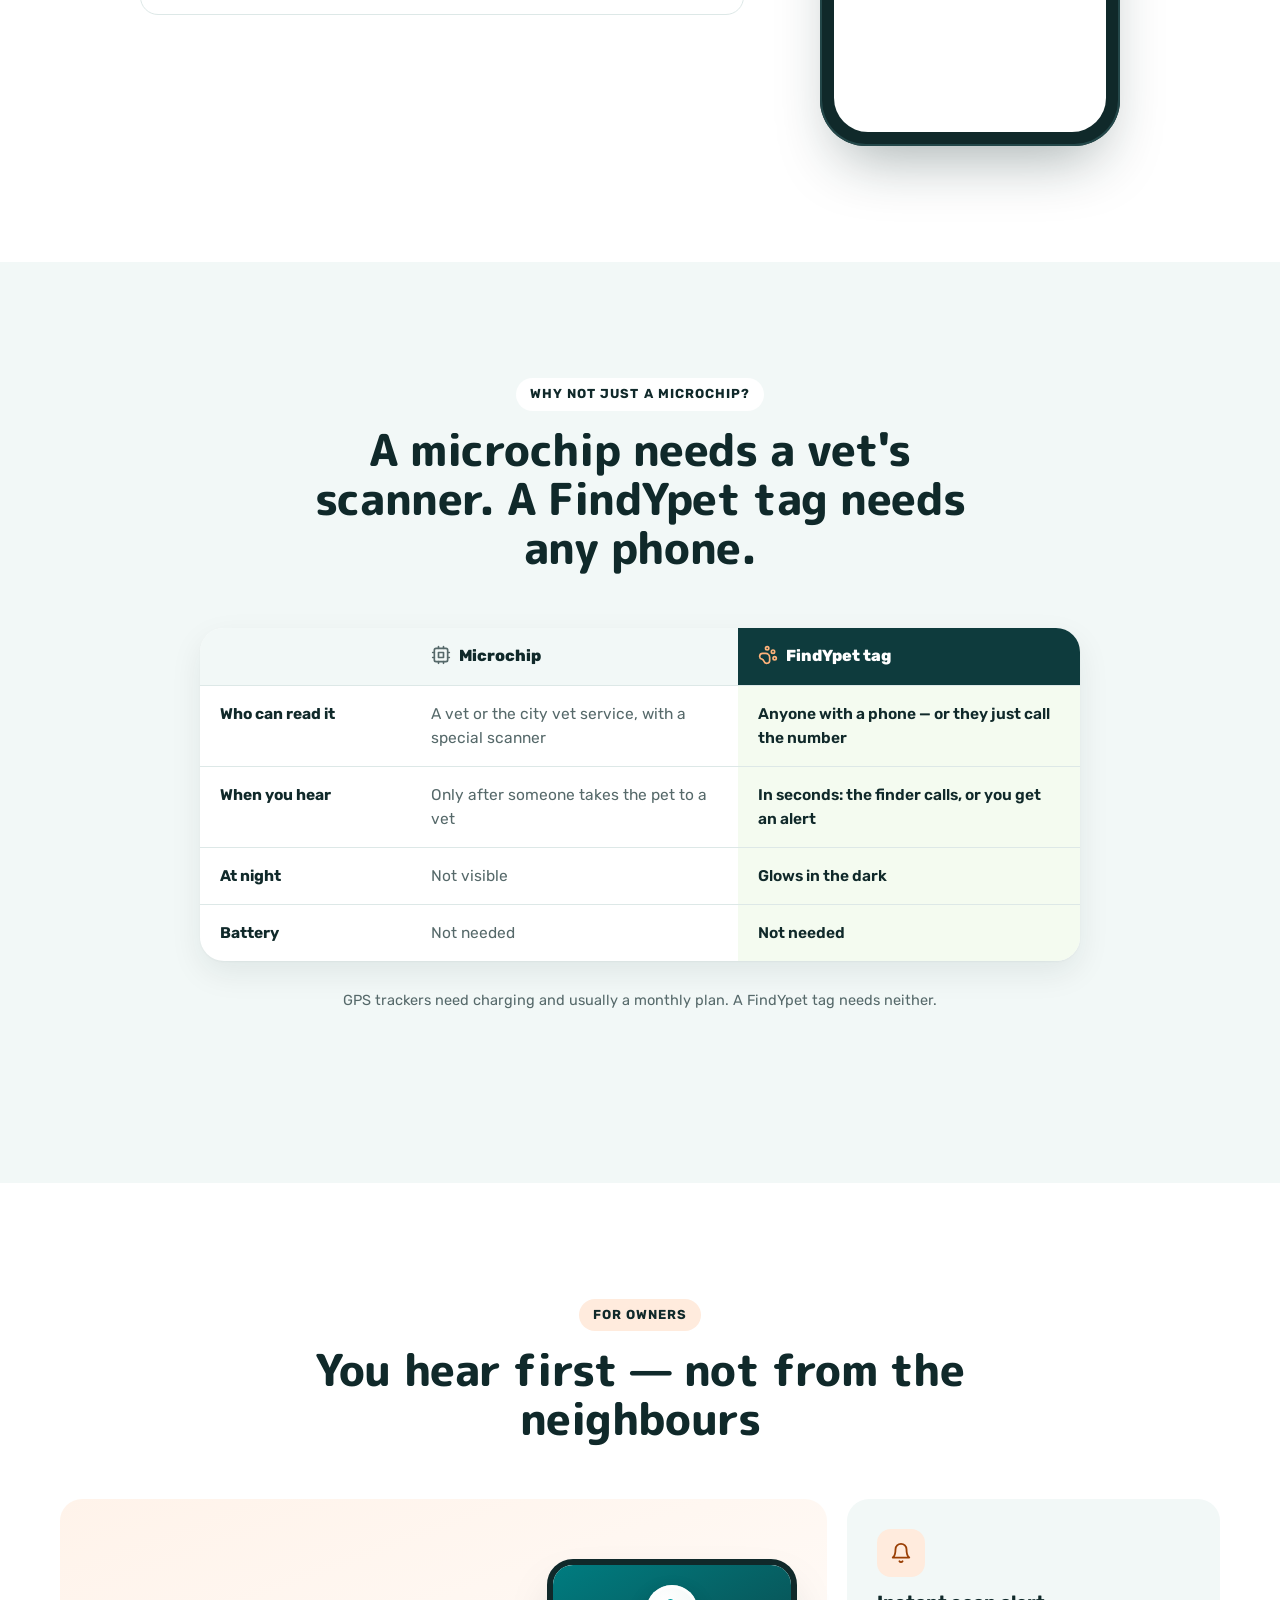
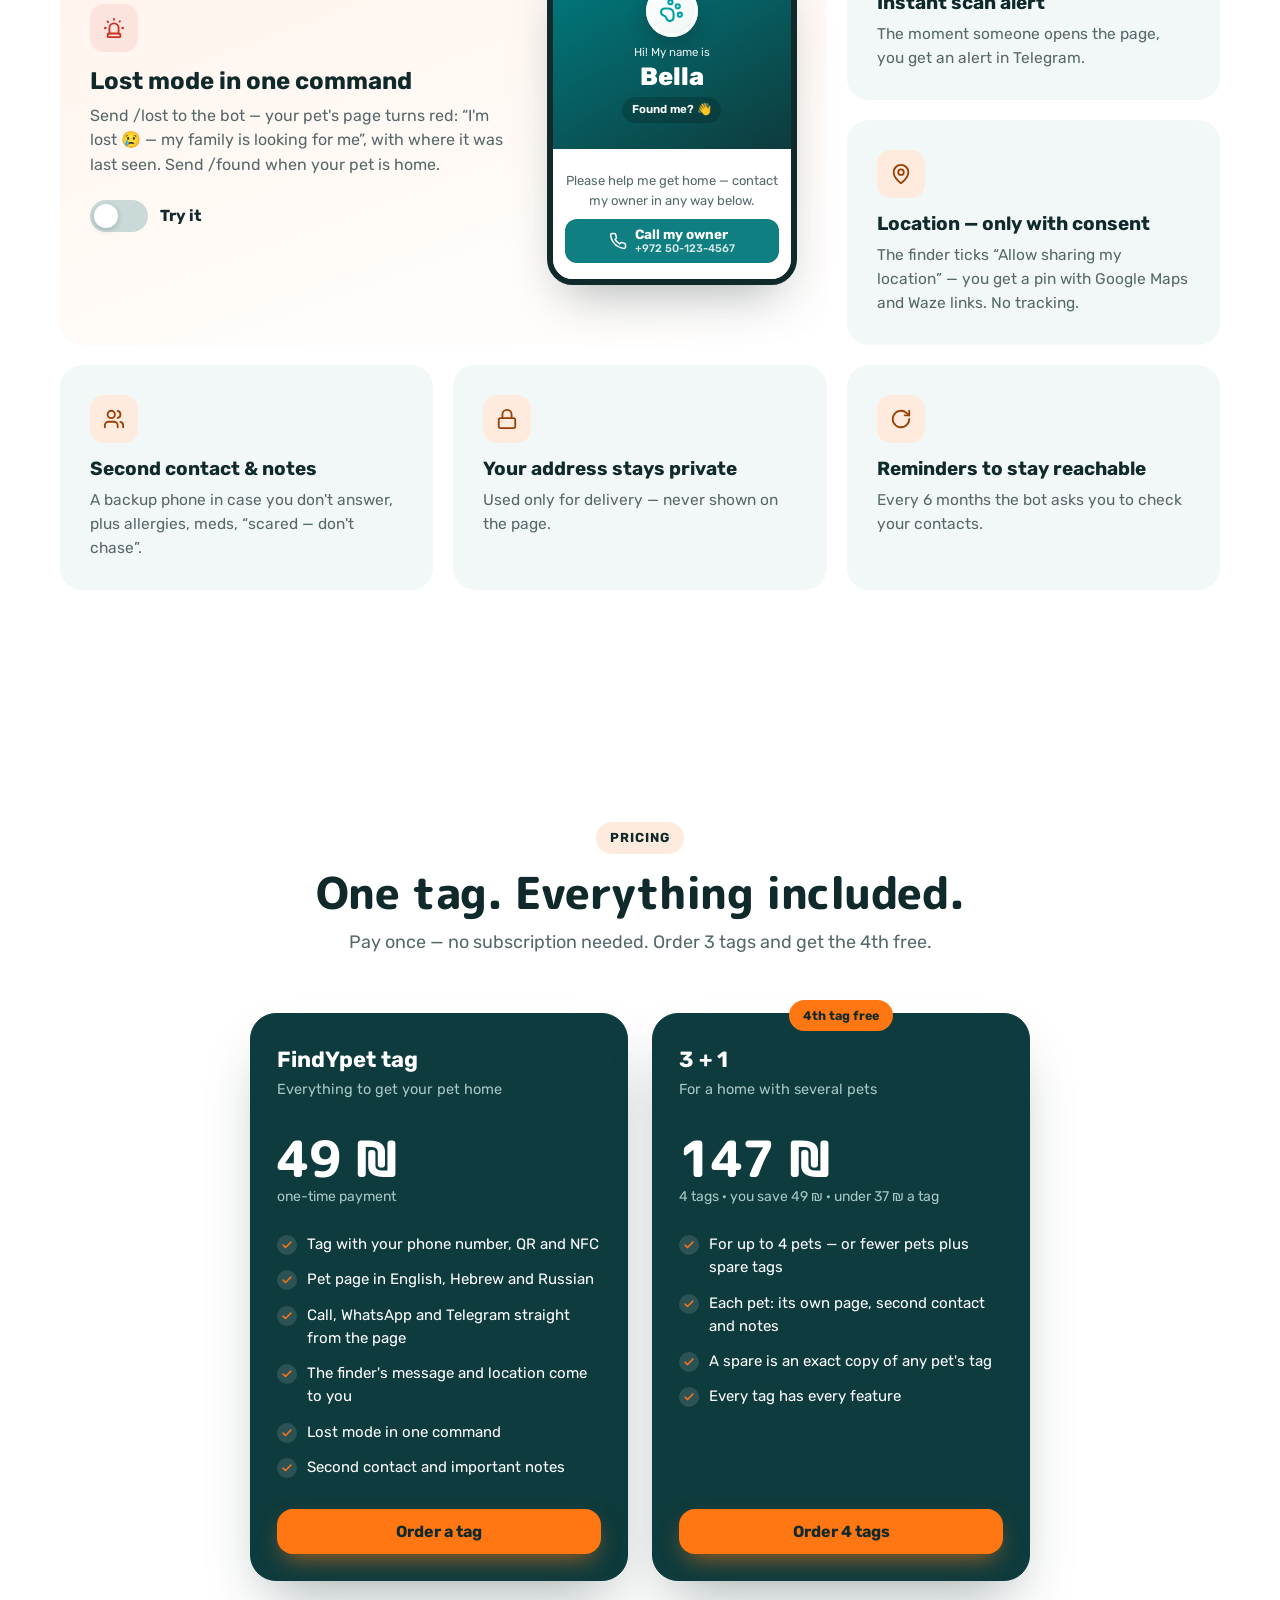
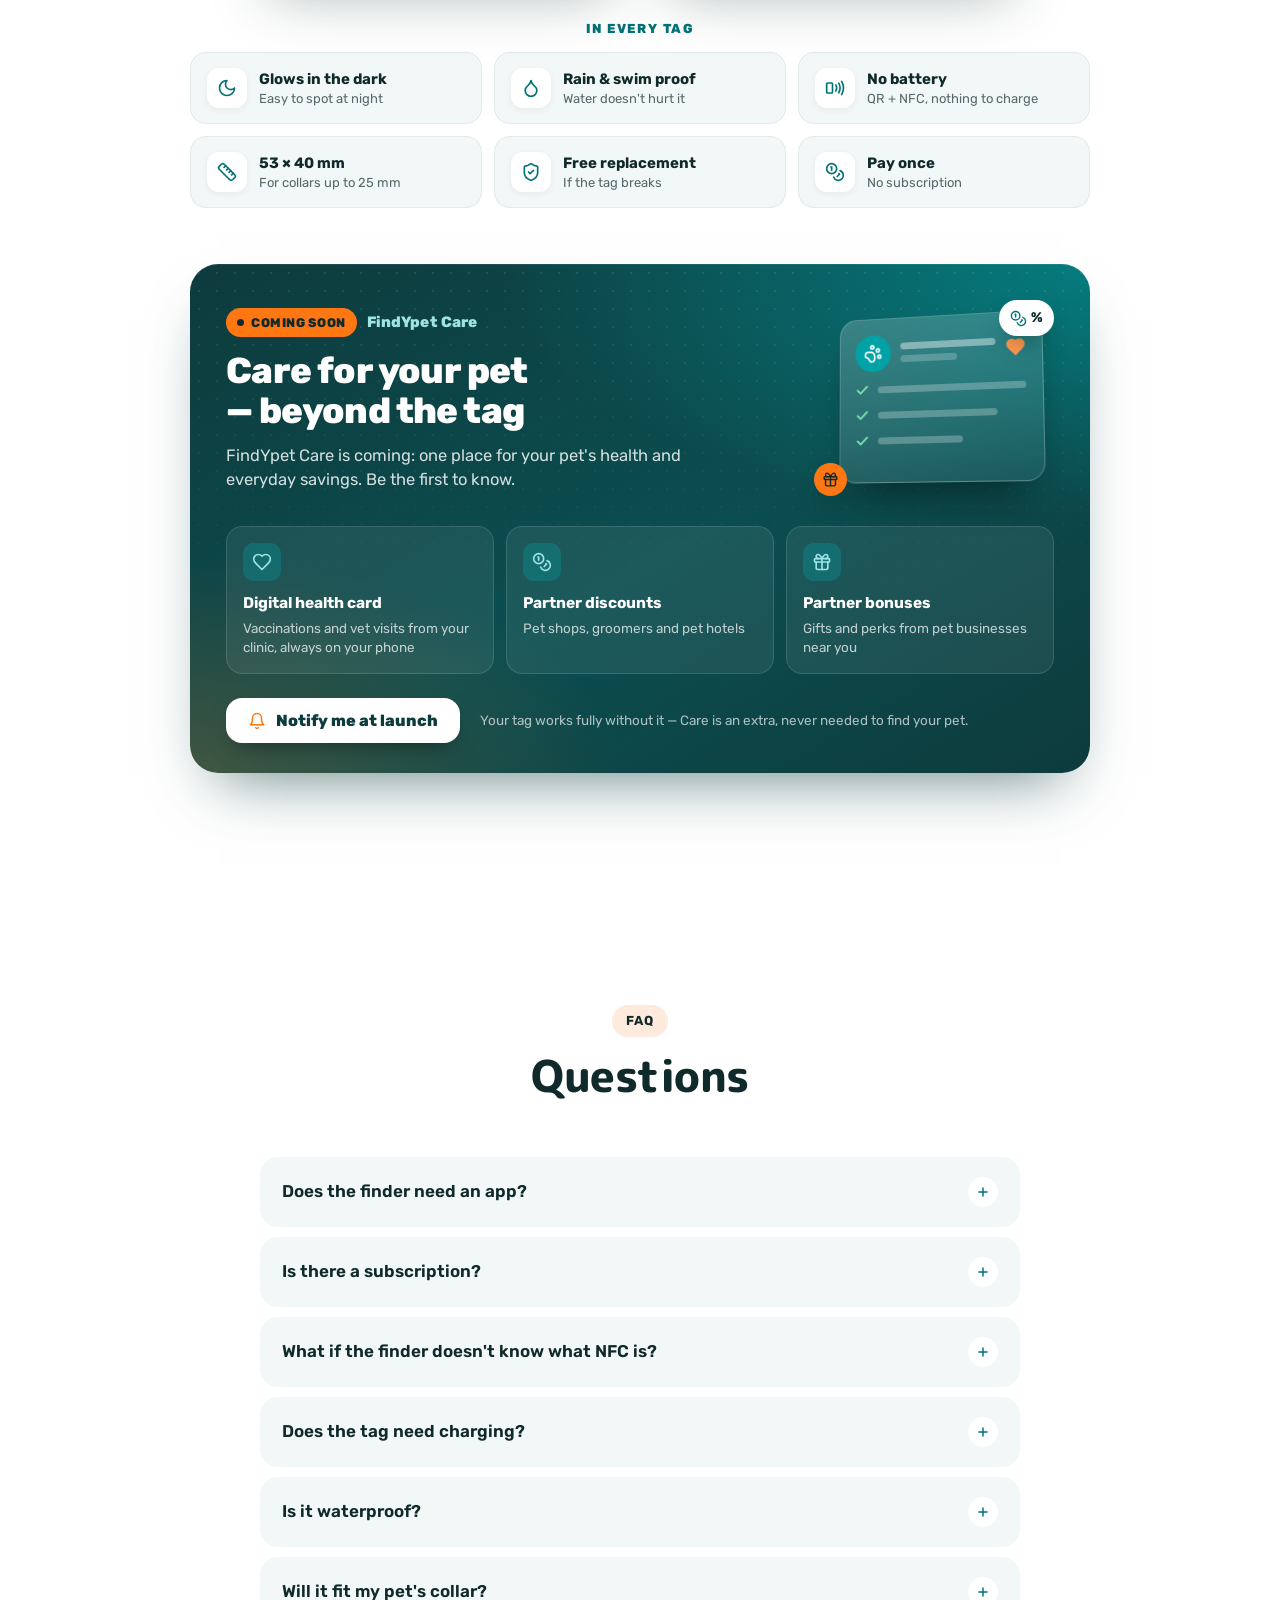
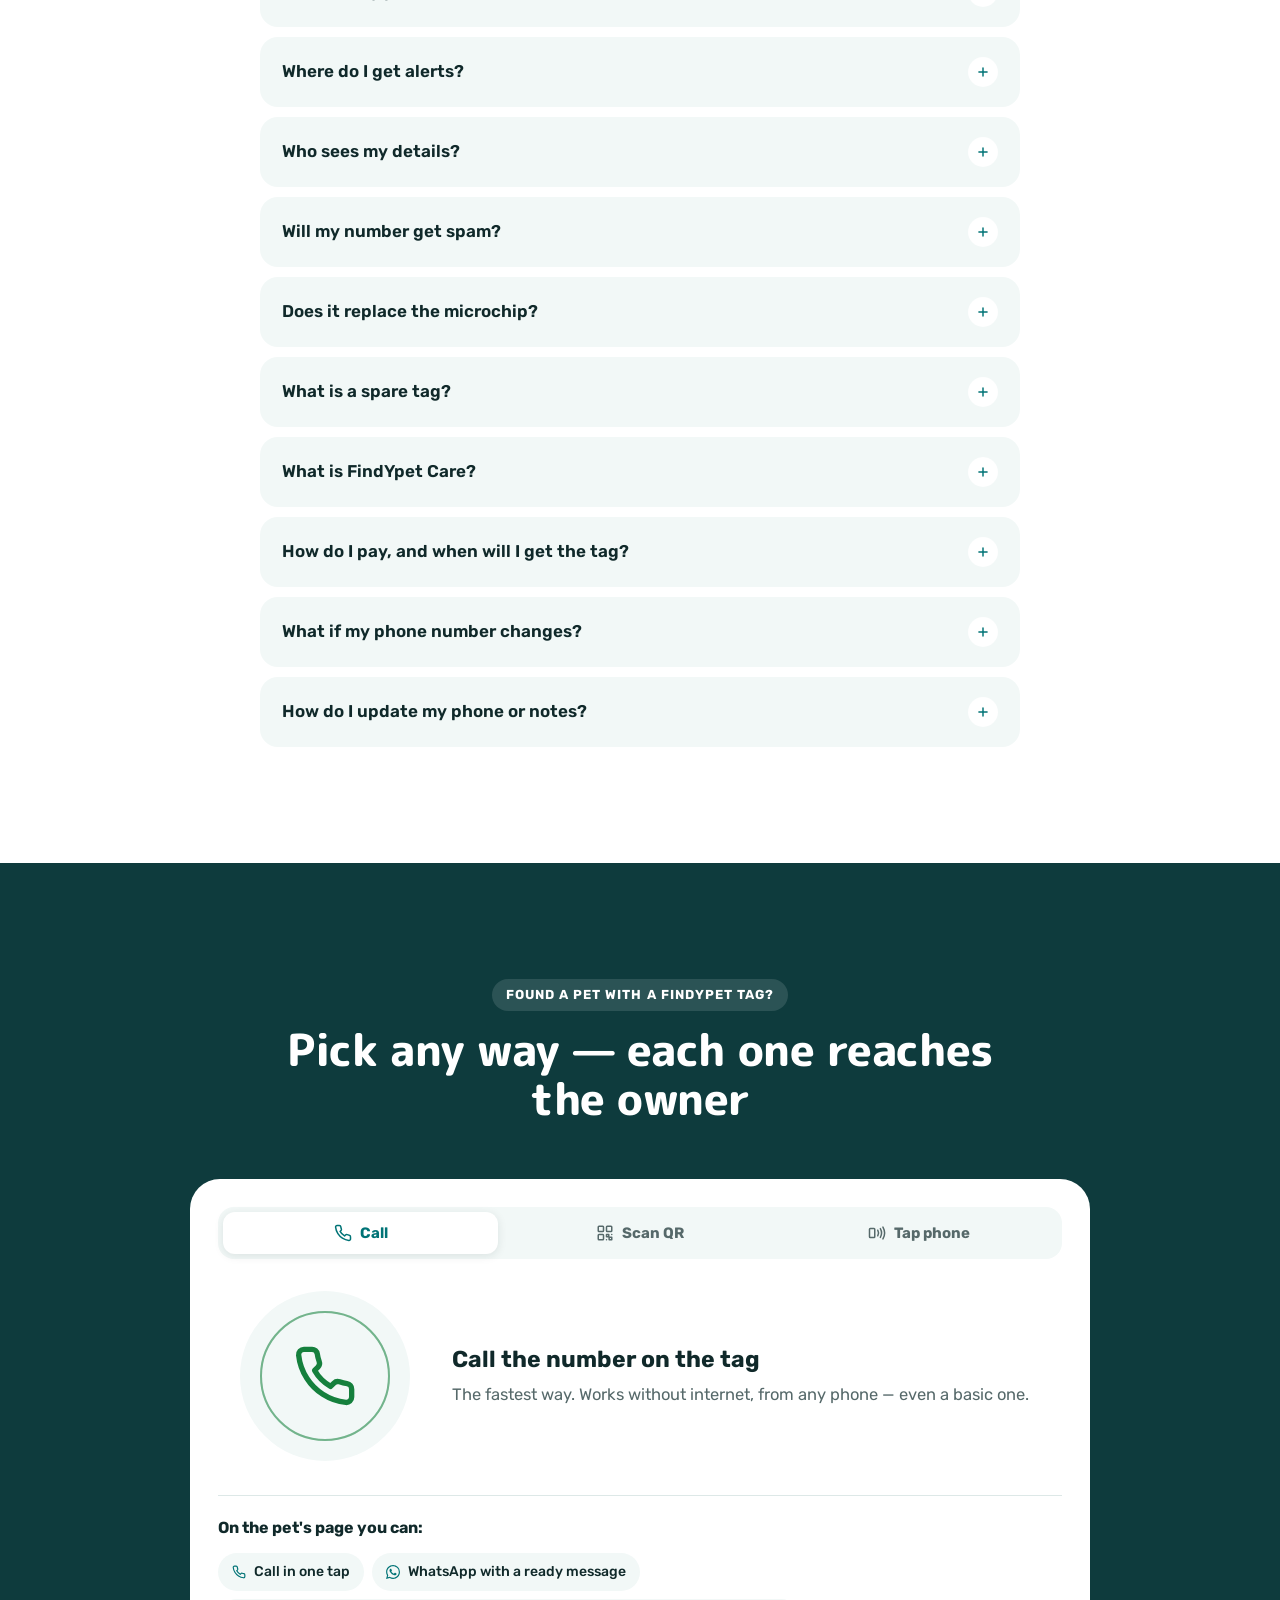
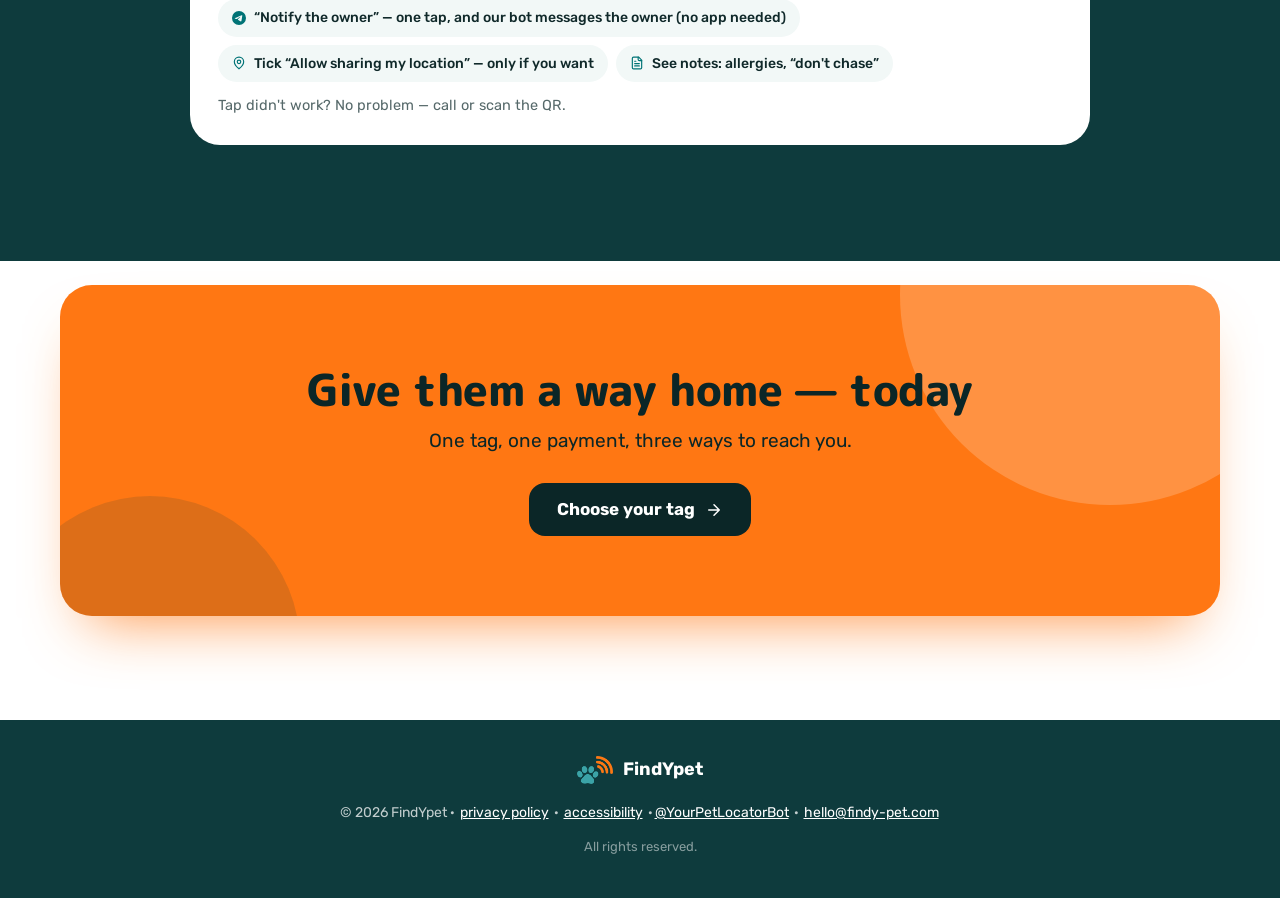
==== commit 1033625e: "B6: шрифты со своего сервера вместо Google Fonts Rubik и M PLUS Rounded 1c (woff2, латиница/кириллиц" ====
--- a/index.html
+++ b/index.html
@@ -11,9 +11,8 @@
     <meta property="og:image" content="https://findy-pet.com/assets/logo.png">
     <meta property="og:url" content="https://findy-pet.com/">
     <link rel="canonical" href="https://findy-pet.com/">
-    <link rel="preconnect" href="https://fonts.googleapis.com">
-    <link rel="preconnect" href="https://fonts.gstatic.com" crossorigin>
-    <link href="https://fonts.googleapis.com/css2?family=M+PLUS+Rounded+1c:wght@800&family=Rubik:wght@400;500;600;700;800&display=swap" rel="stylesheet">
+    <link rel="preload" href="/assets/fonts/rubik-latin.woff2" as="font" type="font/woff2" crossorigin>
+    <link rel="stylesheet" href="/css/fonts.css">
     <link rel="stylesheet" href="css/style.css?v=11">
     <link rel="icon" href="assets/logo.png">
 </head>
--- a/css/fonts.css
+++ b/css/fonts.css
@@ -0,0 +1,102 @@
+/* Шрифты со своего сервера (B6): Rubik (переменный, 400–800) и M PLUS Rounded 1c 800.
+   Файлы — assets/fonts/, лицензия SIL OFL 1.1. Только нужные наборы: латиница, кириллица, иврит. */
+
+/* cyrillic-ext */
+@font-face {
+  font-family: 'M PLUS Rounded 1c';
+  font-style: normal;
+  font-weight: 800;
+  font-display: swap;
+  src: url(/assets/fonts/mplus-rounded-800-cyrillic-ext.woff2) format('woff2');
+  unicode-range: U+0460-052F, U+1C80-1C8A, U+20B4, U+2DE0-2DFF, U+A640-A69F, U+FE2E-FE2F;
+}
+
+/* cyrillic */
+@font-face {
+  font-family: 'M PLUS Rounded 1c';
+  font-style: normal;
+  font-weight: 800;
+  font-display: swap;
+  src: url(/assets/fonts/mplus-rounded-800-cyrillic.woff2) format('woff2');
+  unicode-range: U+0301, U+0400-045F, U+0490-0491, U+04B0-04B1, U+2116;
+}
+
+/* hebrew */
+@font-face {
+  font-family: 'M PLUS Rounded 1c';
+  font-style: normal;
+  font-weight: 800;
+  font-display: swap;
+  src: url(/assets/fonts/mplus-rounded-800-hebrew.woff2) format('woff2');
+  unicode-range: U+0307-0308, U+0590-05FF, U+200C-2010, U+20AA, U+25CC, U+FB1D-FB4F;
+}
+
+/* latin-ext */
+@font-face {
+  font-family: 'M PLUS Rounded 1c';
+  font-style: normal;
+  font-weight: 800;
+  font-display: swap;
+  src: url(/assets/fonts/mplus-rounded-800-latin-ext.woff2) format('woff2');
+  unicode-range: U+0100-02BA, U+02BD-02C5, U+02C7-02CC, U+02CE-02D7, U+02DD-02FF, U+0304, U+0308, U+0329, U+1D00-1DBF, U+1E00-1E9F, U+1EF2-1EFF, U+2020, U+20A0-20AB, U+20AD-20C4, U+2113, U+2C60-2C7F, U+A720-A7FF;
+}
+
+/* latin */
+@font-face {
+  font-family: 'M PLUS Rounded 1c';
+  font-style: normal;
+  font-weight: 800;
+  font-display: swap;
+  src: url(/assets/fonts/mplus-rounded-800-latin.woff2) format('woff2');
+  unicode-range: U+0000-00FF, U+0131, U+0152-0153, U+02BB-02BC, U+02C6, U+02DA, U+02DC, U+0304, U+0308, U+0329, U+2000-206F, U+20AC, U+2122, U+2191, U+2193, U+2212, U+2215, U+FEFF, U+FFFD;
+}
+
+/* cyrillic-ext */
+@font-face {
+  font-family: 'Rubik';
+  font-style: normal;
+  font-weight: 400 800;
+  font-display: swap;
+  src: url(/assets/fonts/rubik-cyrillic-ext.woff2) format('woff2');
+  unicode-range: U+0460-052F, U+1C80-1C8A, U+20B4, U+2DE0-2DFF, U+A640-A69F, U+FE2E-FE2F;
+}
+
+/* cyrillic */
+@font-face {
+  font-family: 'Rubik';
+  font-style: normal;
+  font-weight: 400 800;
+  font-display: swap;
+  src: url(/assets/fonts/rubik-cyrillic.woff2) format('woff2');
+  unicode-range: U+0301, U+0400-045F, U+0490-0491, U+04B0-04B1, U+2116;
+}
+
+/* hebrew */
+@font-face {
+  font-family: 'Rubik';
+  font-style: normal;
+  font-weight: 400 800;
+  font-display: swap;
+  src: url(/assets/fonts/rubik-hebrew.woff2) format('woff2');
+  unicode-range: U+0307-0308, U+0590-05FF, U+200C-2010, U+20AA, U+25CC, U+FB1D-FB4F;
+}
+
+/* latin-ext */
+@font-face {
+  font-family: 'Rubik';
+  font-style: normal;
+  font-weight: 400 800;
+  font-display: swap;
+  src: url(/assets/fonts/rubik-latin-ext.woff2) format('woff2');
+  unicode-range: U+0100-02BA, U+02BD-02C5, U+02C7-02CC, U+02CE-02D7, U+02DD-02FF, U+0304, U+0308, U+0329, U+1D00-1DBF, U+1E00-1E9F, U+1EF2-1EFF, U+2020, U+20A0-20AB, U+20AD-20C4, U+2113, U+2C60-2C7F, U+A720-A7FF;
+}
+
+/* latin */
+@font-face {
+  font-family: 'Rubik';
+  font-style: normal;
+  font-weight: 400 800;
+  font-display: swap;
+  src: url(/assets/fonts/rubik-latin.woff2) format('woff2');
+  unicode-range: U+0000-00FF, U+0131, U+0152-0153, U+02BB-02BC, U+02C6, U+02DA, U+02DC, U+0304, U+0308, U+0329, U+2000-206F, U+20AC, U+2122, U+2191, U+2193, U+2212, U+2215, U+FEFF, U+FFFD;
+}
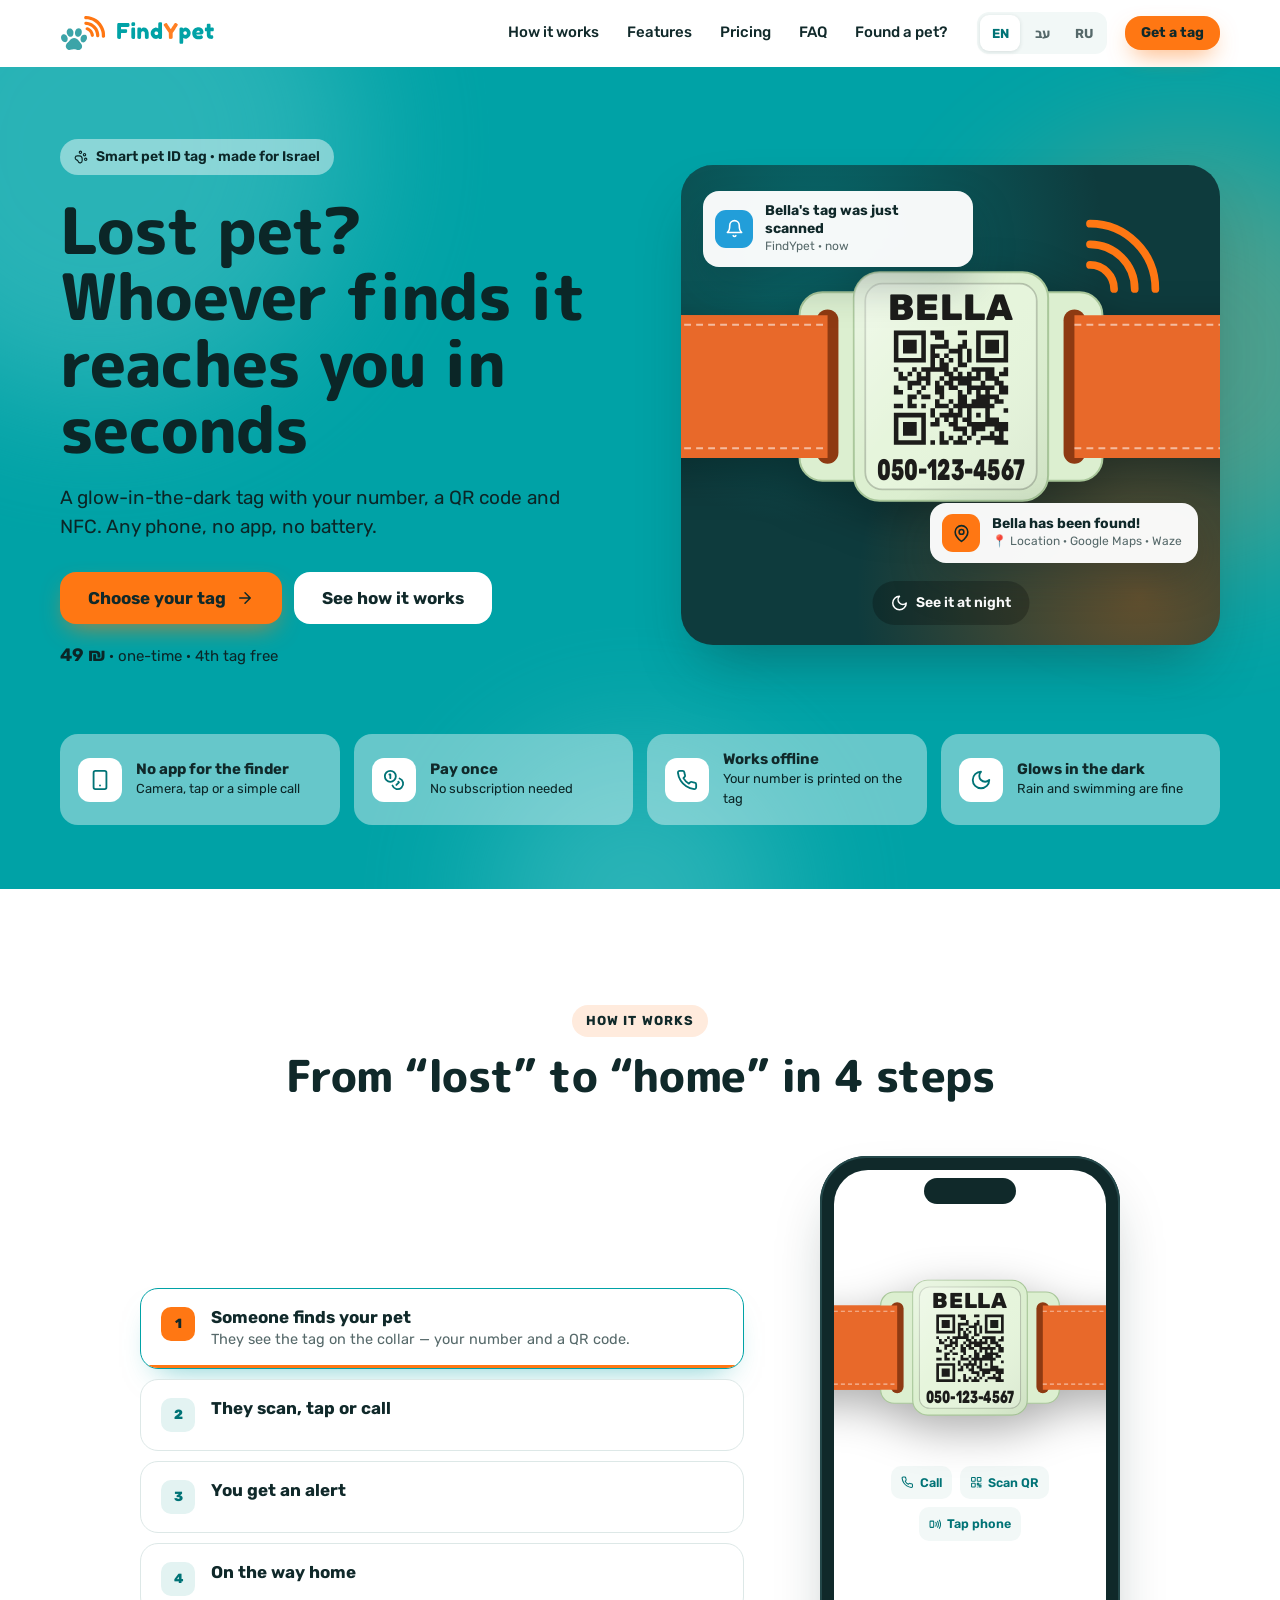
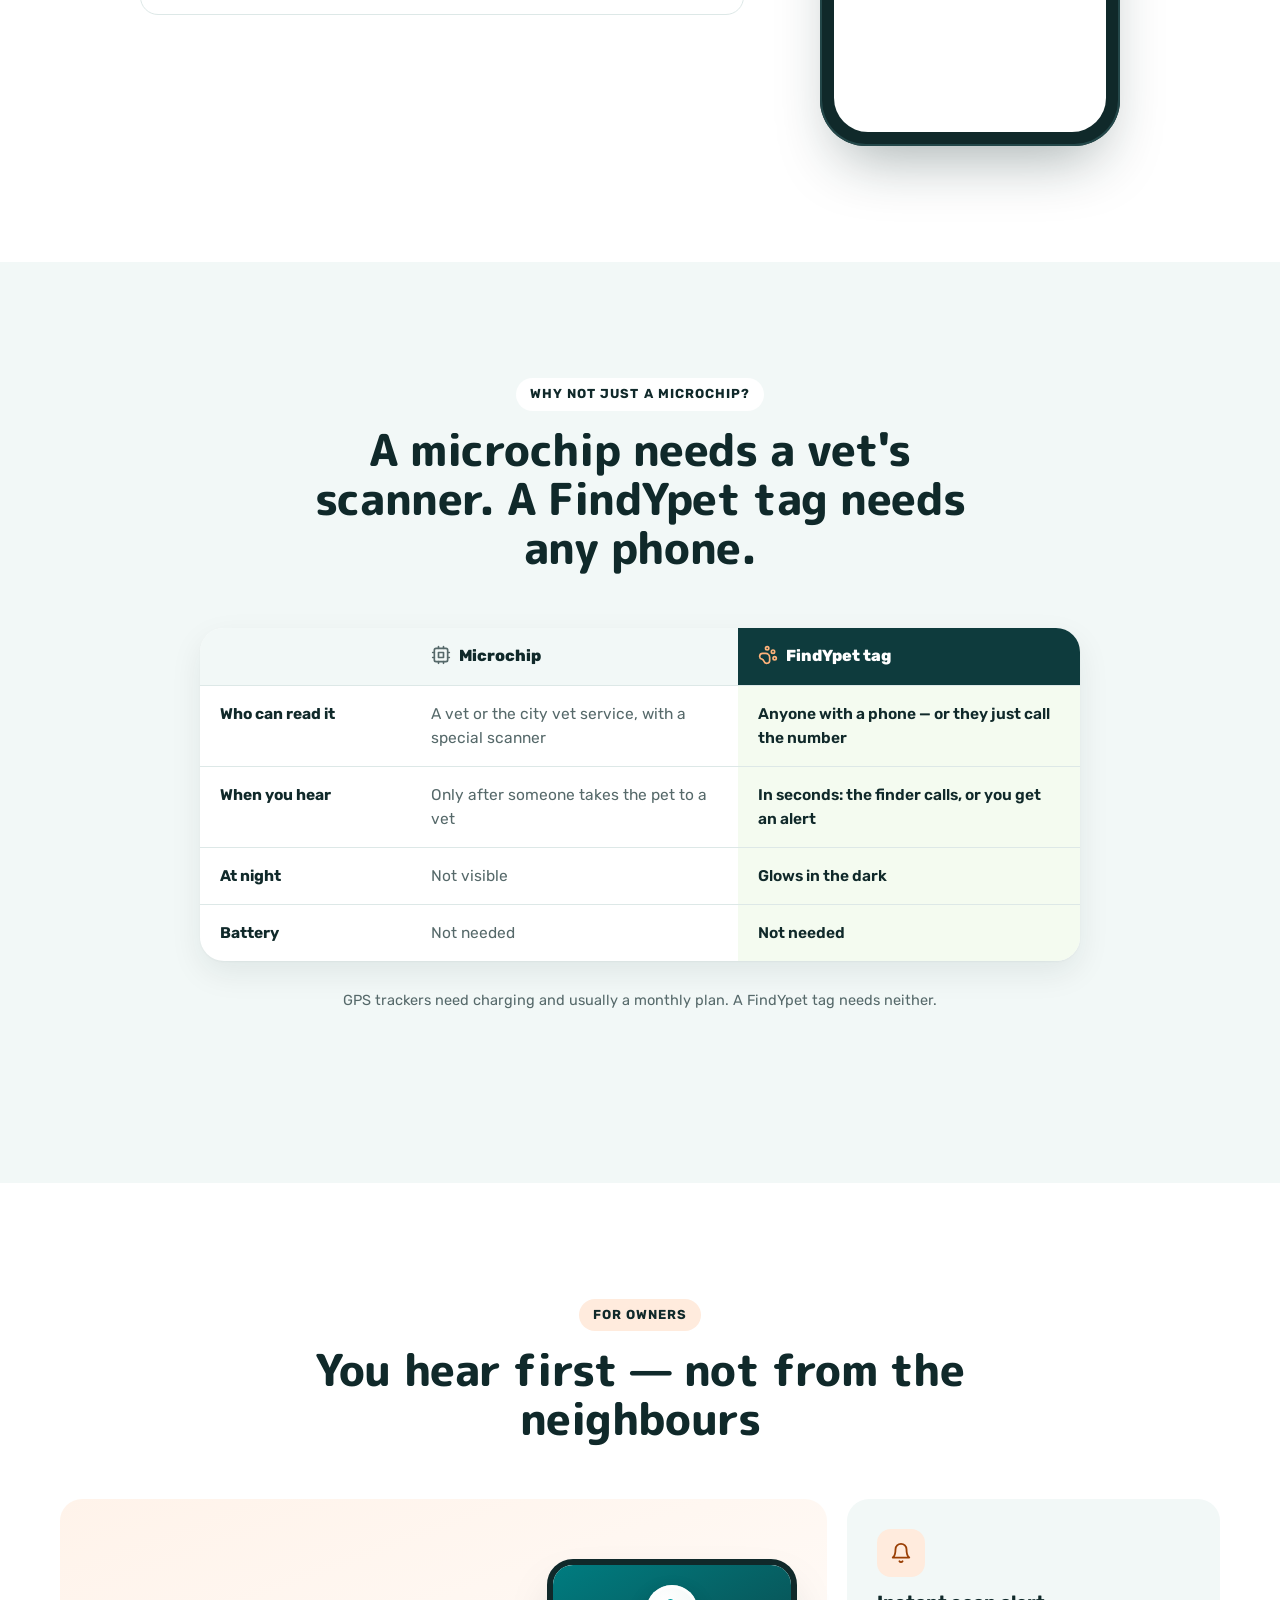
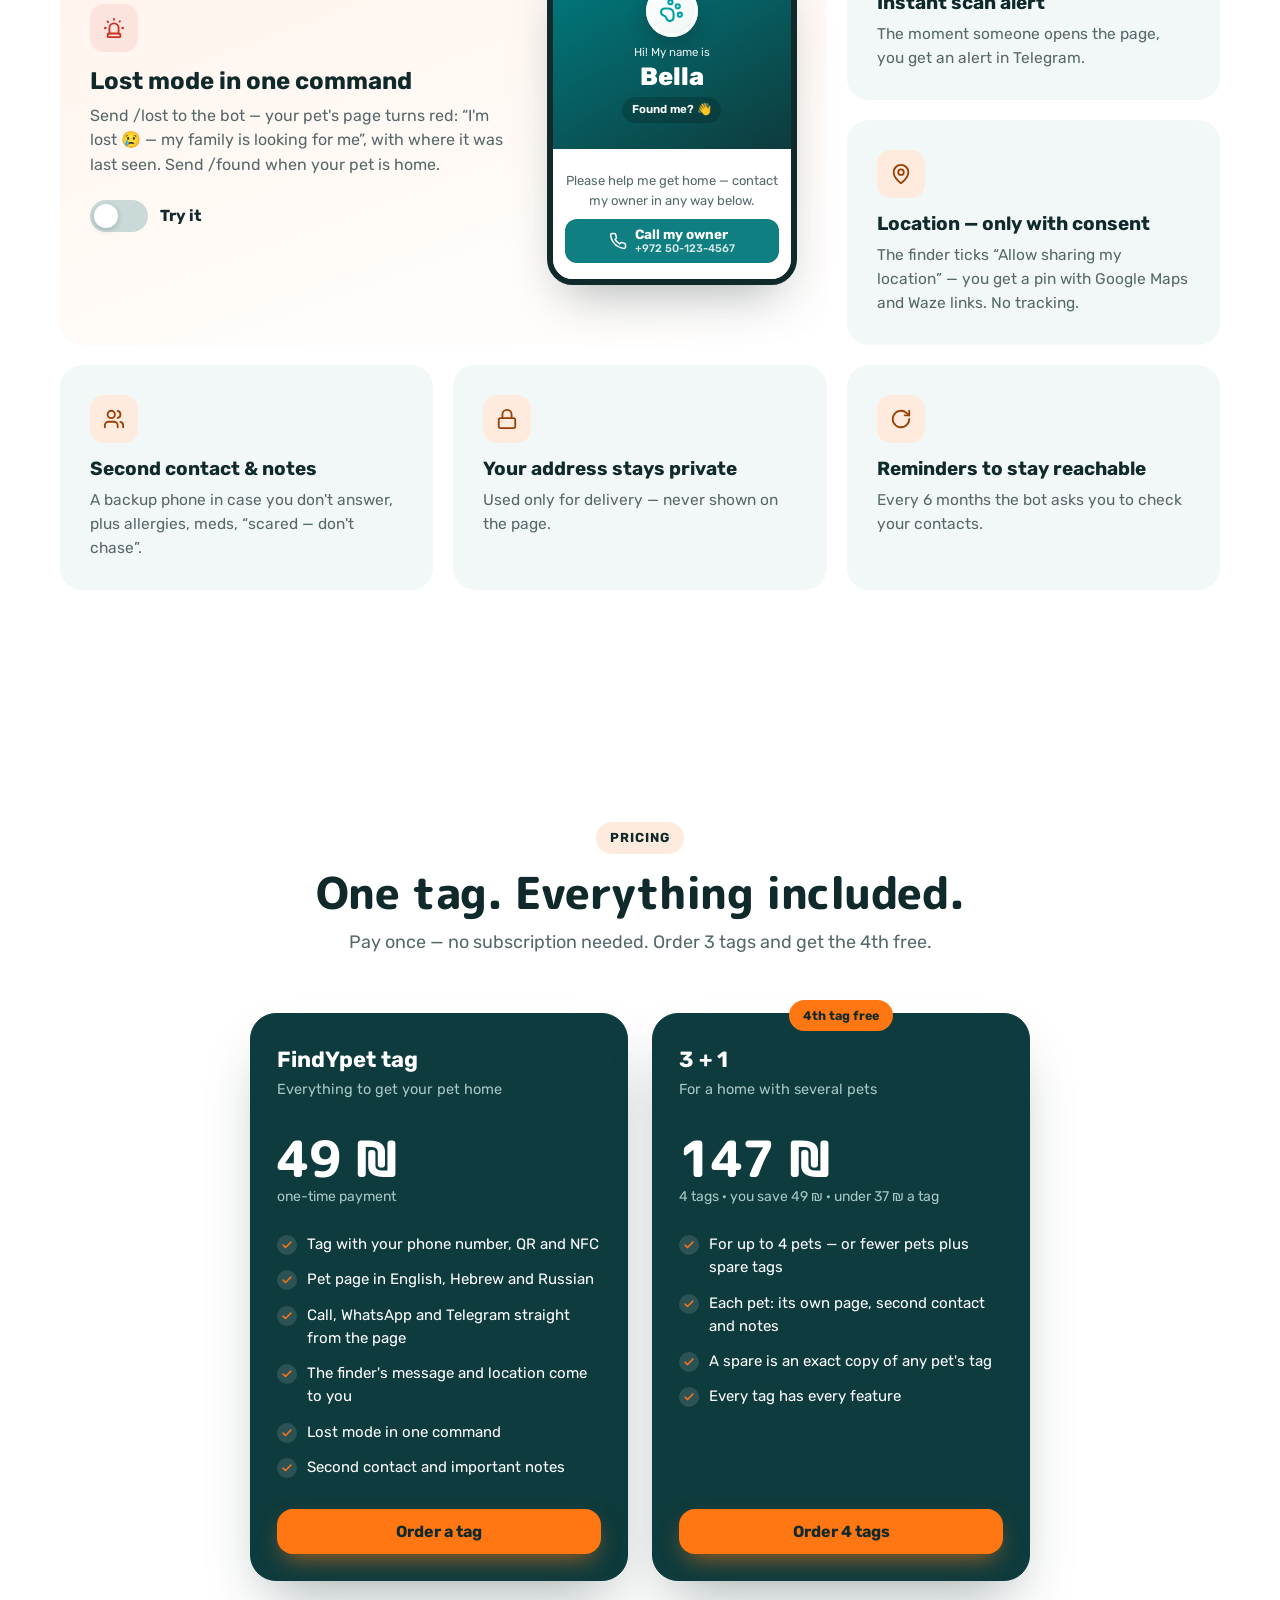
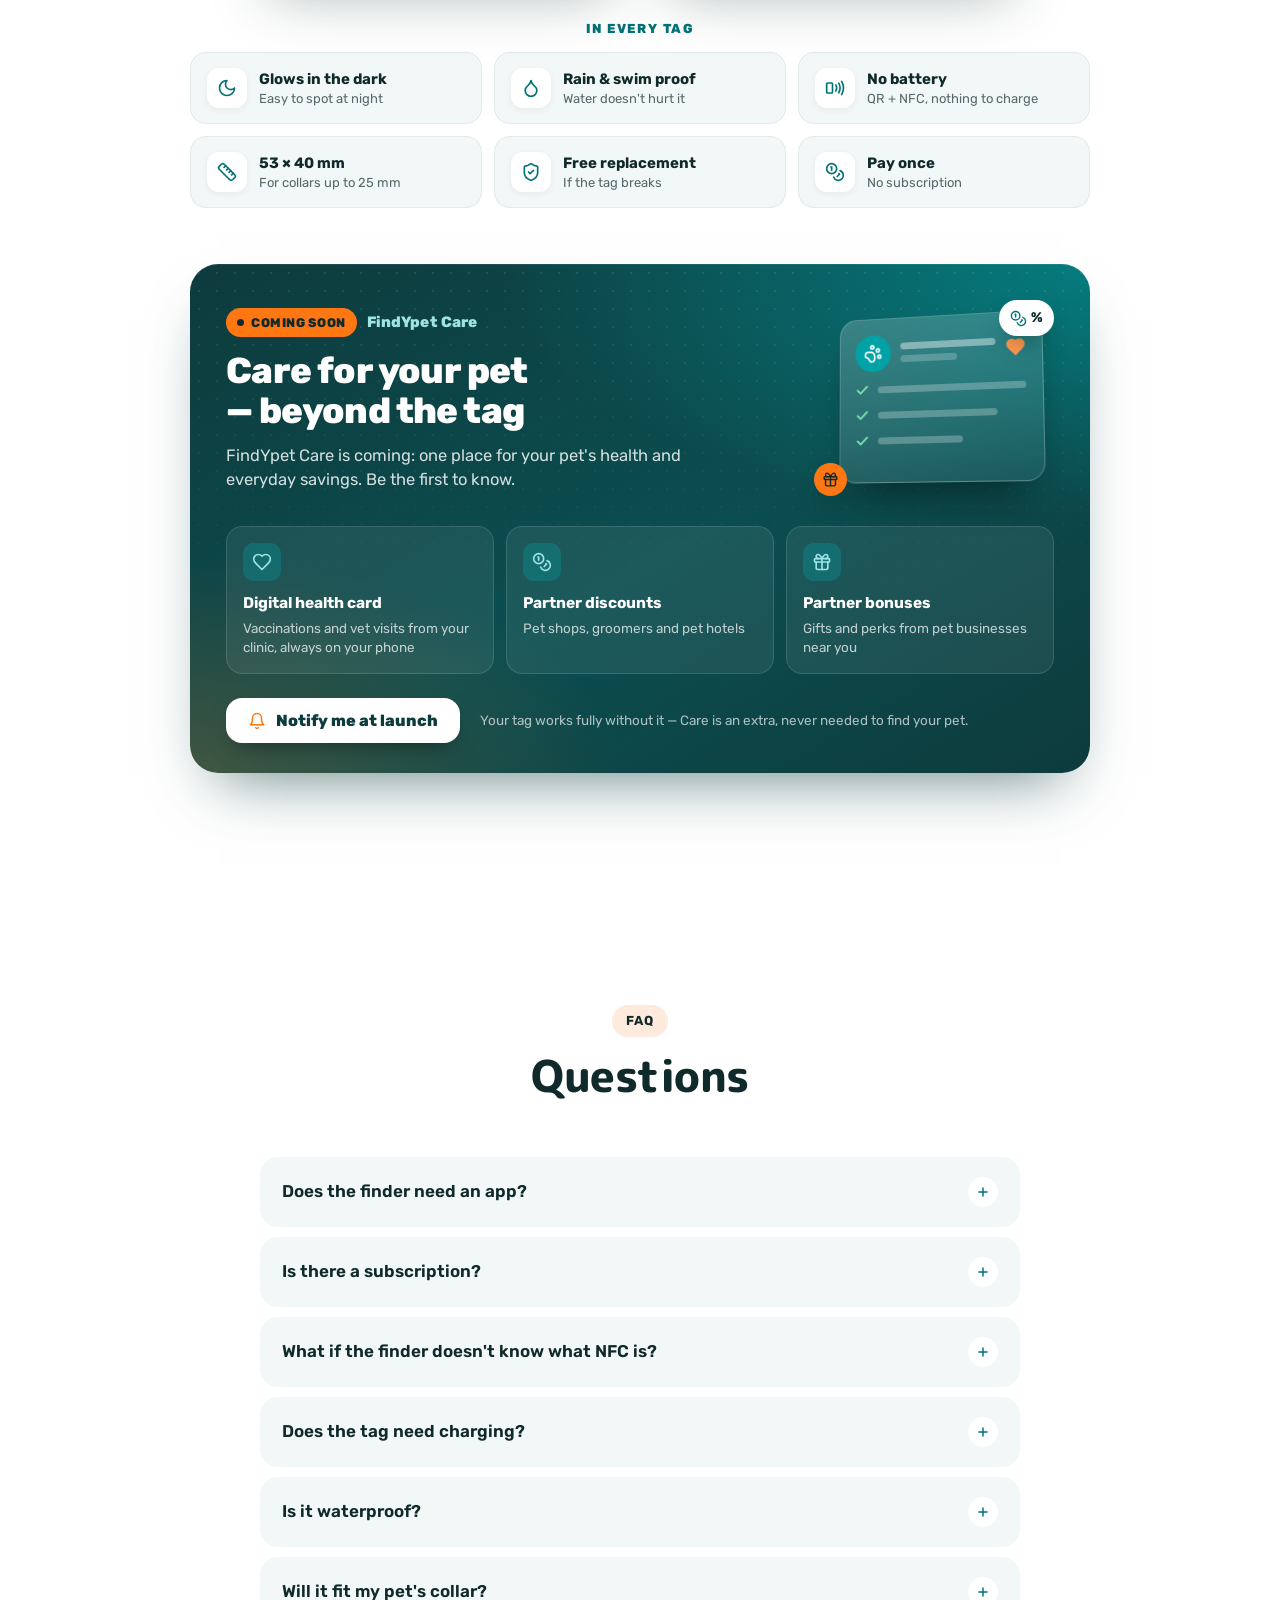
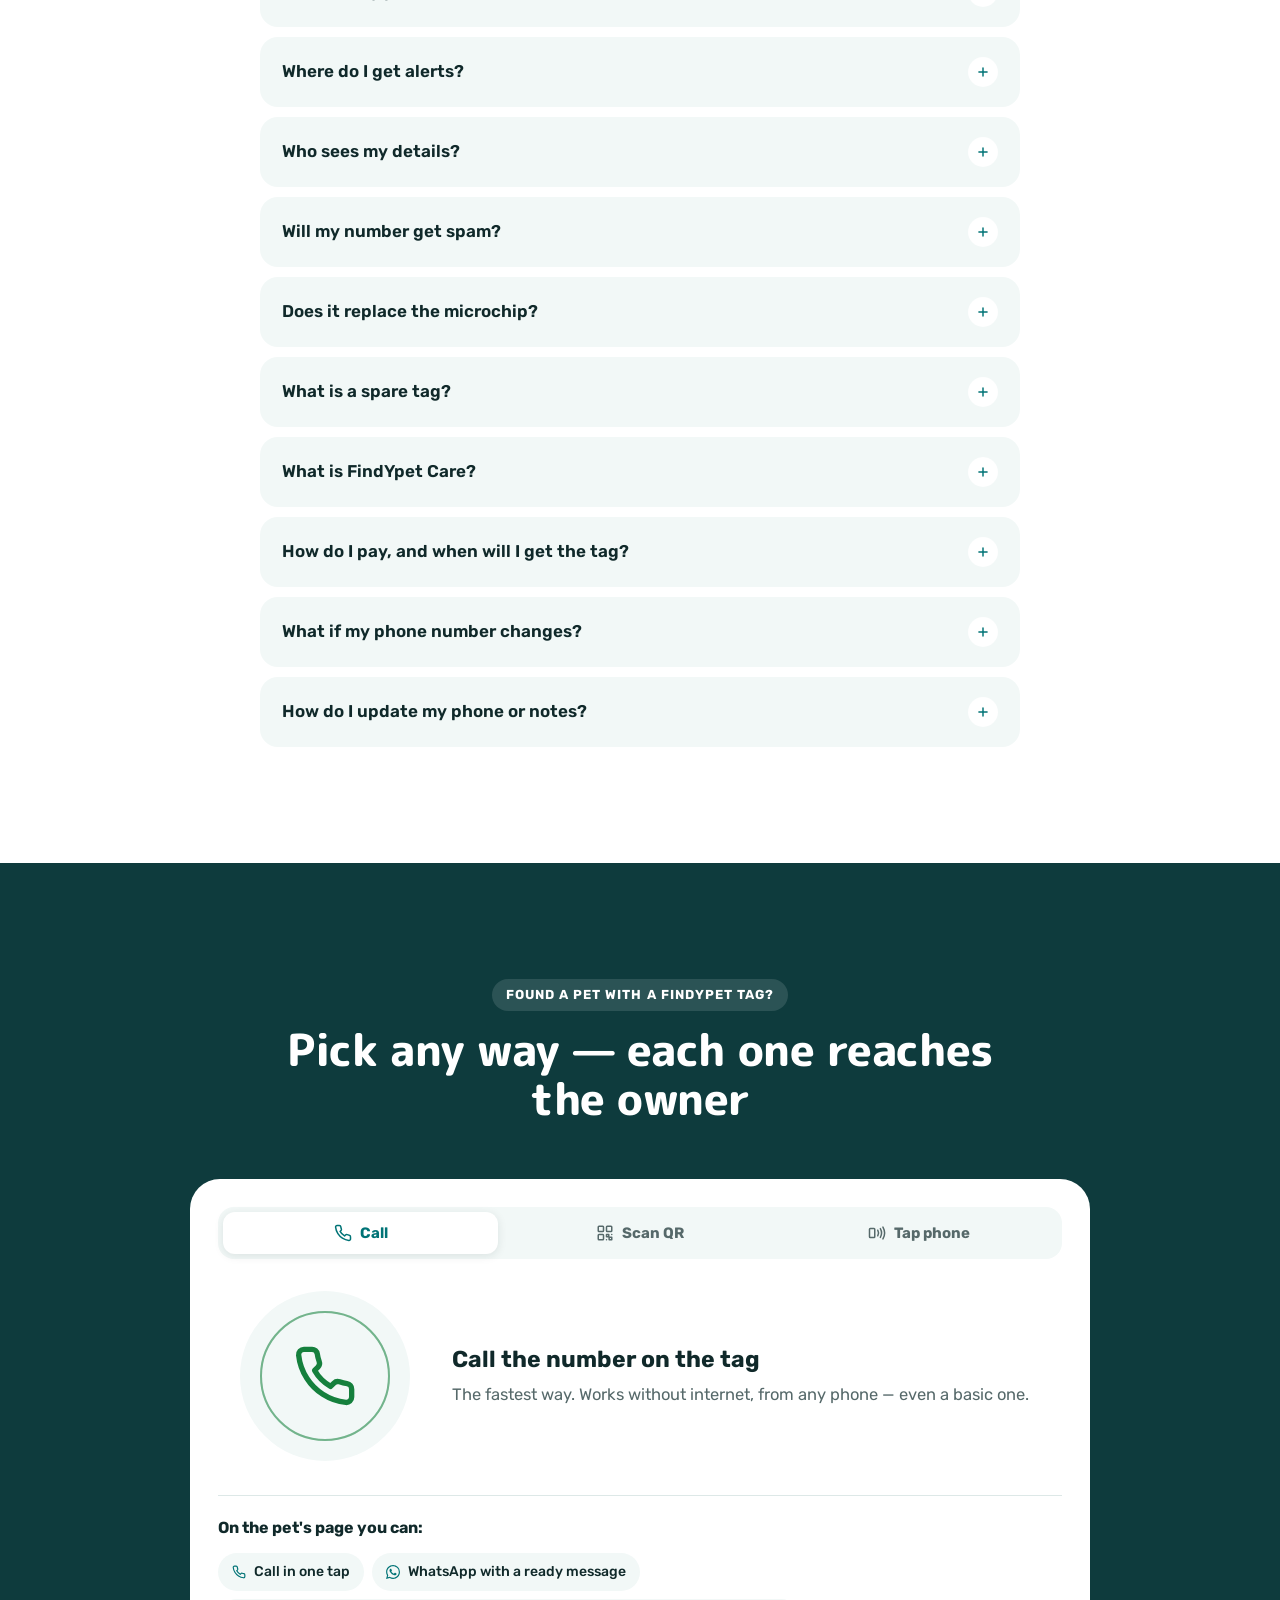
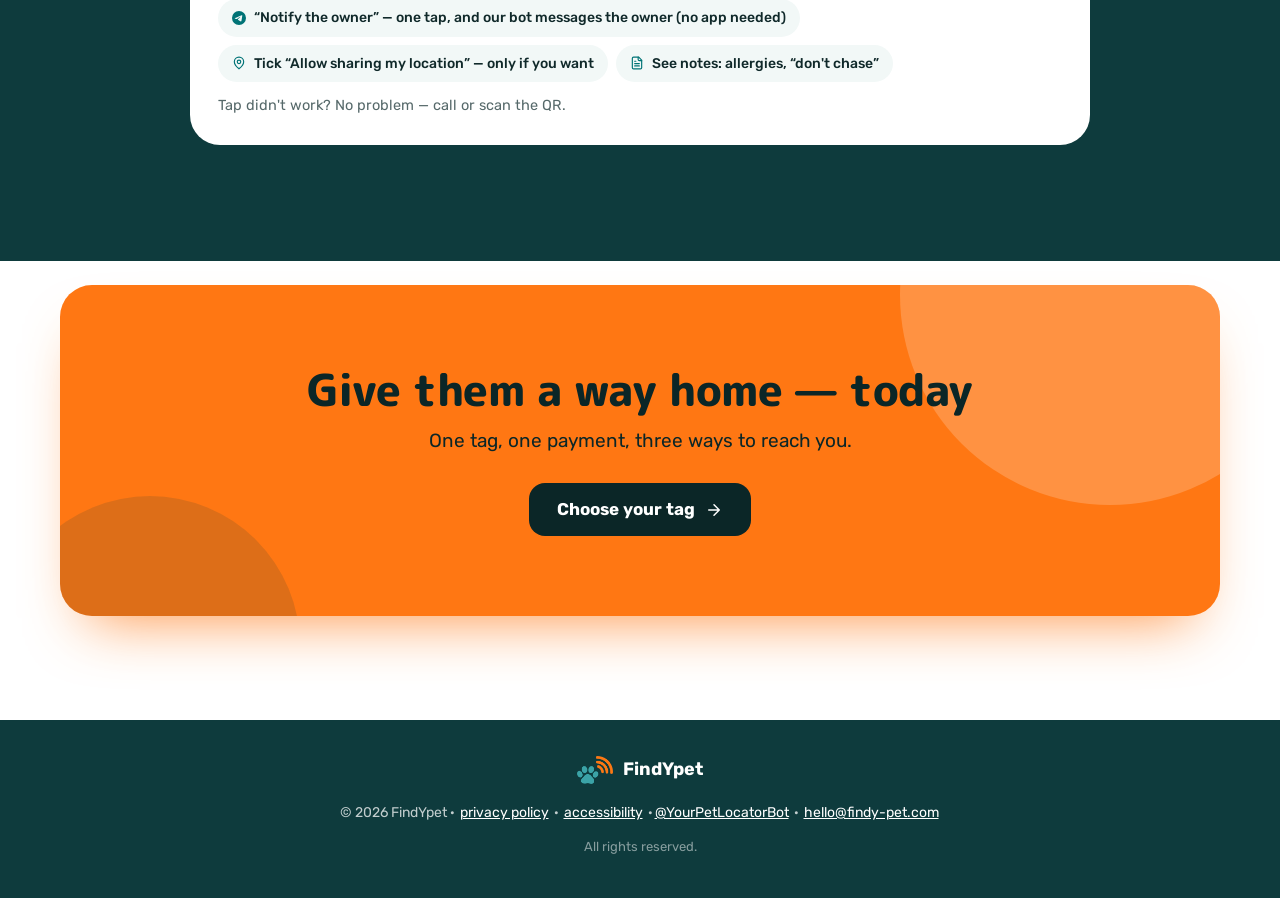
==== commit 9d1db5c9: "B11: логотип в SVG (logo, mark, wordmark) на сайте Векторный логотип обведён с исходного PNG: полный" ====
--- a/index.html
+++ b/index.html
@@ -14,7 +14,8 @@
     <link rel="preload" href="/assets/fonts/rubik-latin.woff2" as="font" type="font/woff2" crossorigin>
     <link rel="stylesheet" href="/css/fonts.css">
     <link rel="stylesheet" href="css/style.css?v=11">
-    <link rel="icon" href="assets/logo.png">
+    <link rel="icon" href="assets/mark.svg" type="image/svg+xml">
+    <link rel="icon" href="assets/logo.png" sizes="any">
 </head>
 <body>
     <!-- Icon sprite -->
@@ -66,7 +67,7 @@
     </svg>
 
     <header class="site-header" id="siteHeader">
-        <a class="brand" href="#top" aria-label="FindYpet"><img src="assets/mark.png" alt="" class="logo" width="46" height="36"><img src="assets/wordmark.png" alt="FindYpet" class="brand-name brand-word" width="107" height="24"></a>
+        <a class="brand" href="#top" aria-label="FindYpet"><img src="assets/mark.svg" alt="" class="logo" width="46" height="36"><img src="assets/wordmark.svg" alt="FindYpet" class="brand-name brand-word" width="99" height="24"></a>
         <nav class="nav" aria-label="Main">
             <a href="#how" data-t="navHow">How it works</a>
             <a href="#features" data-t="navFeatures">Features</a>
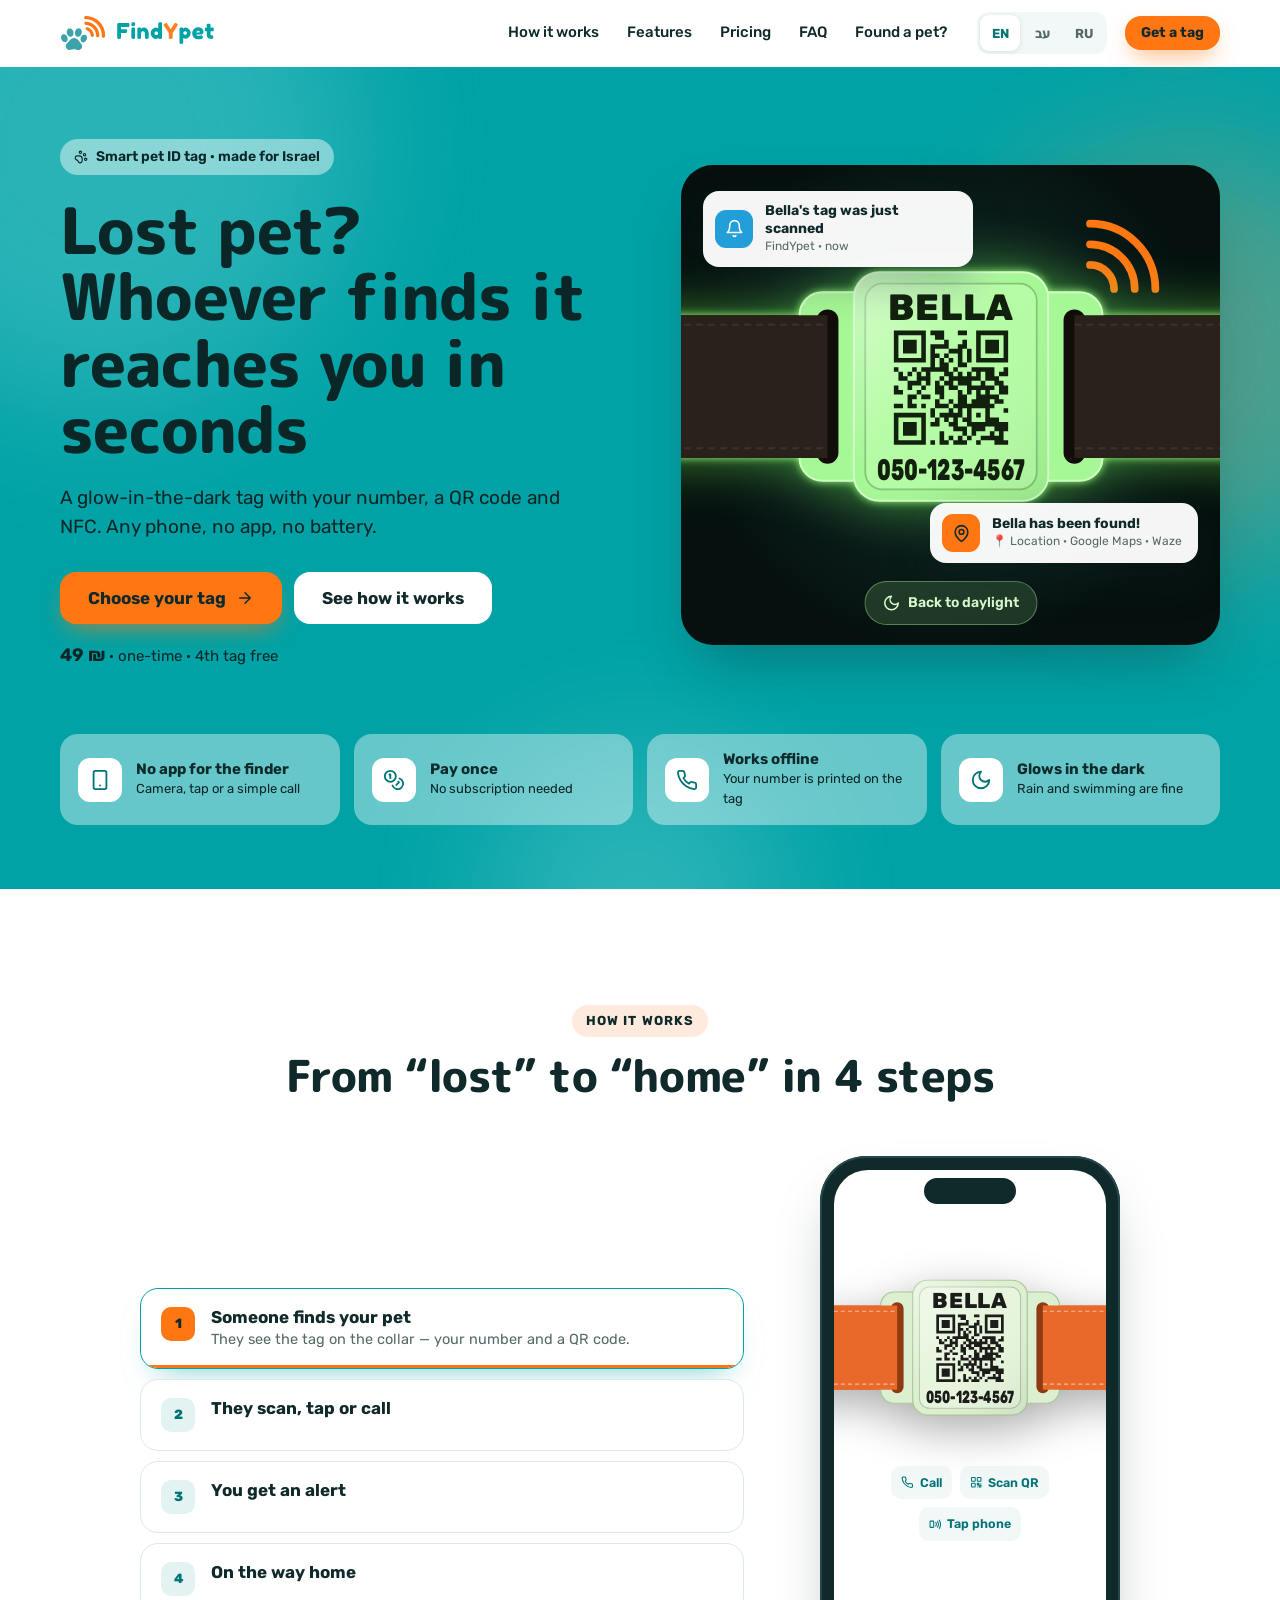
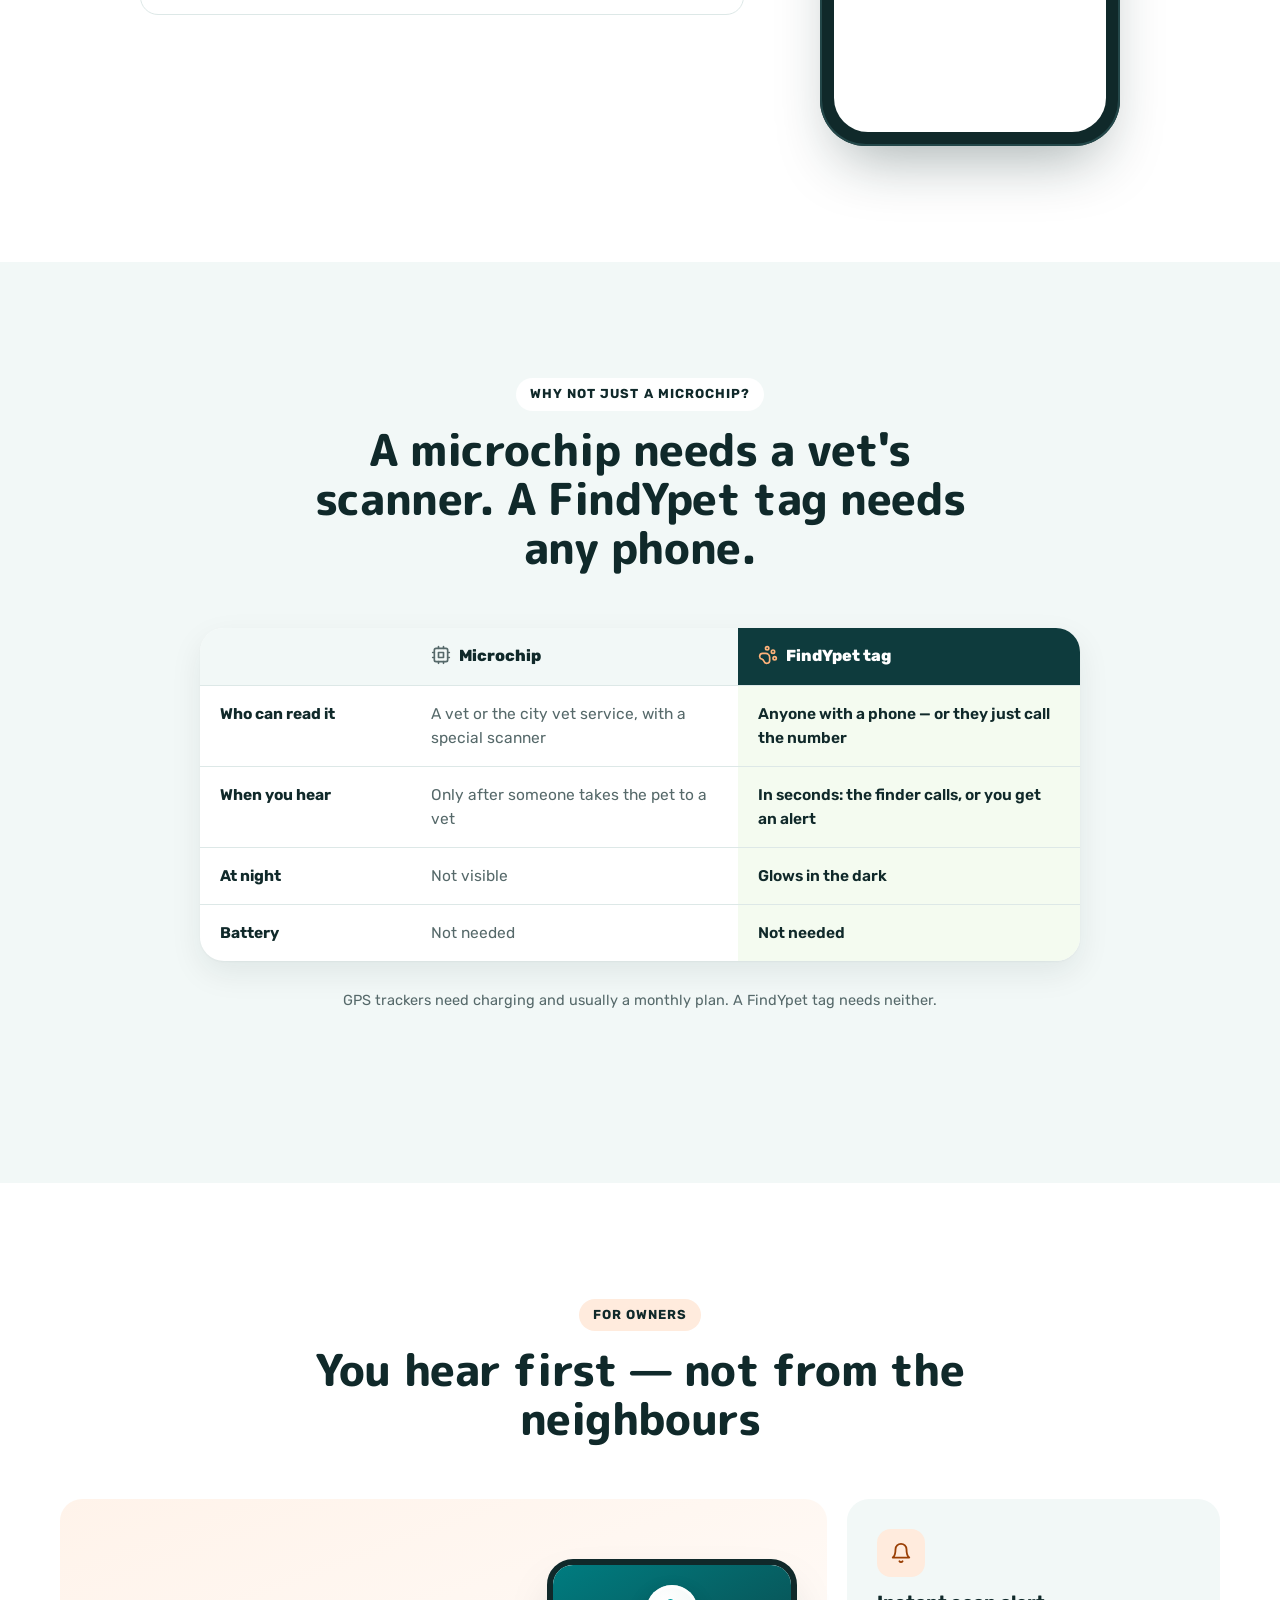
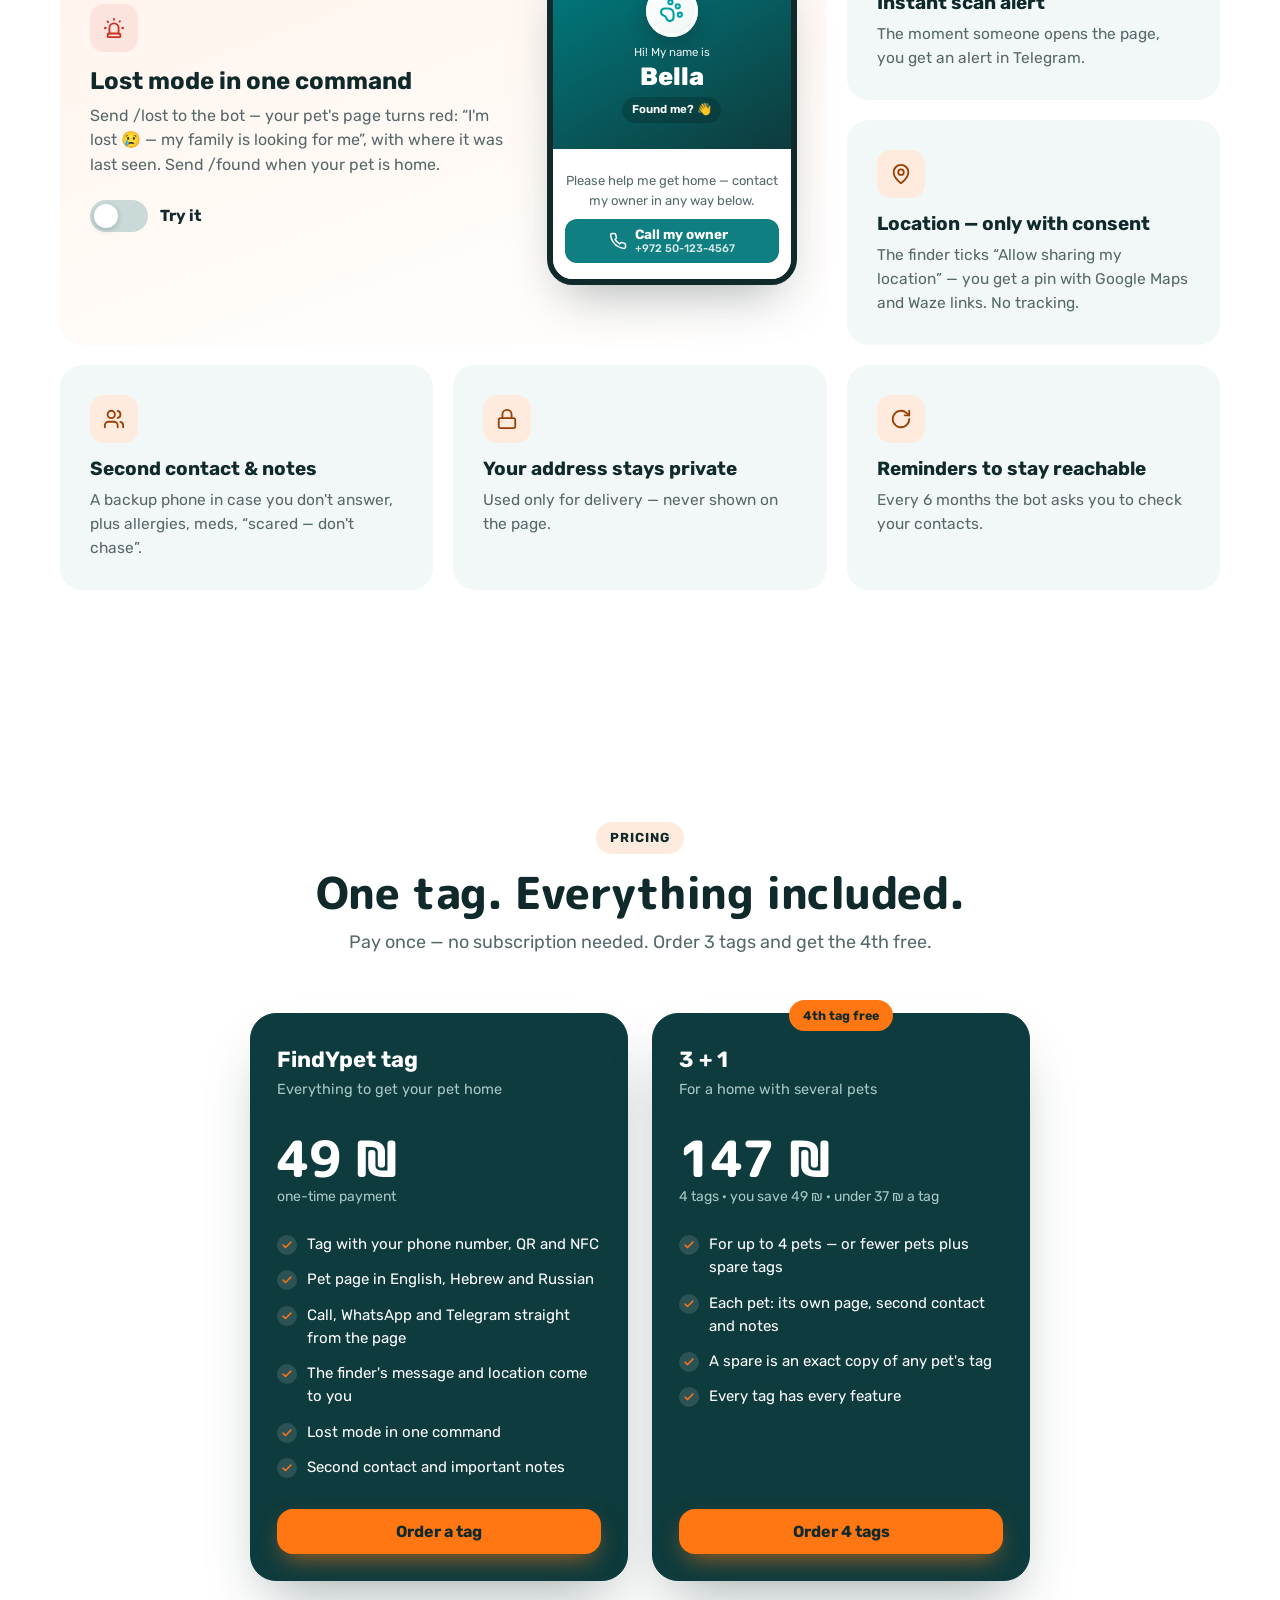
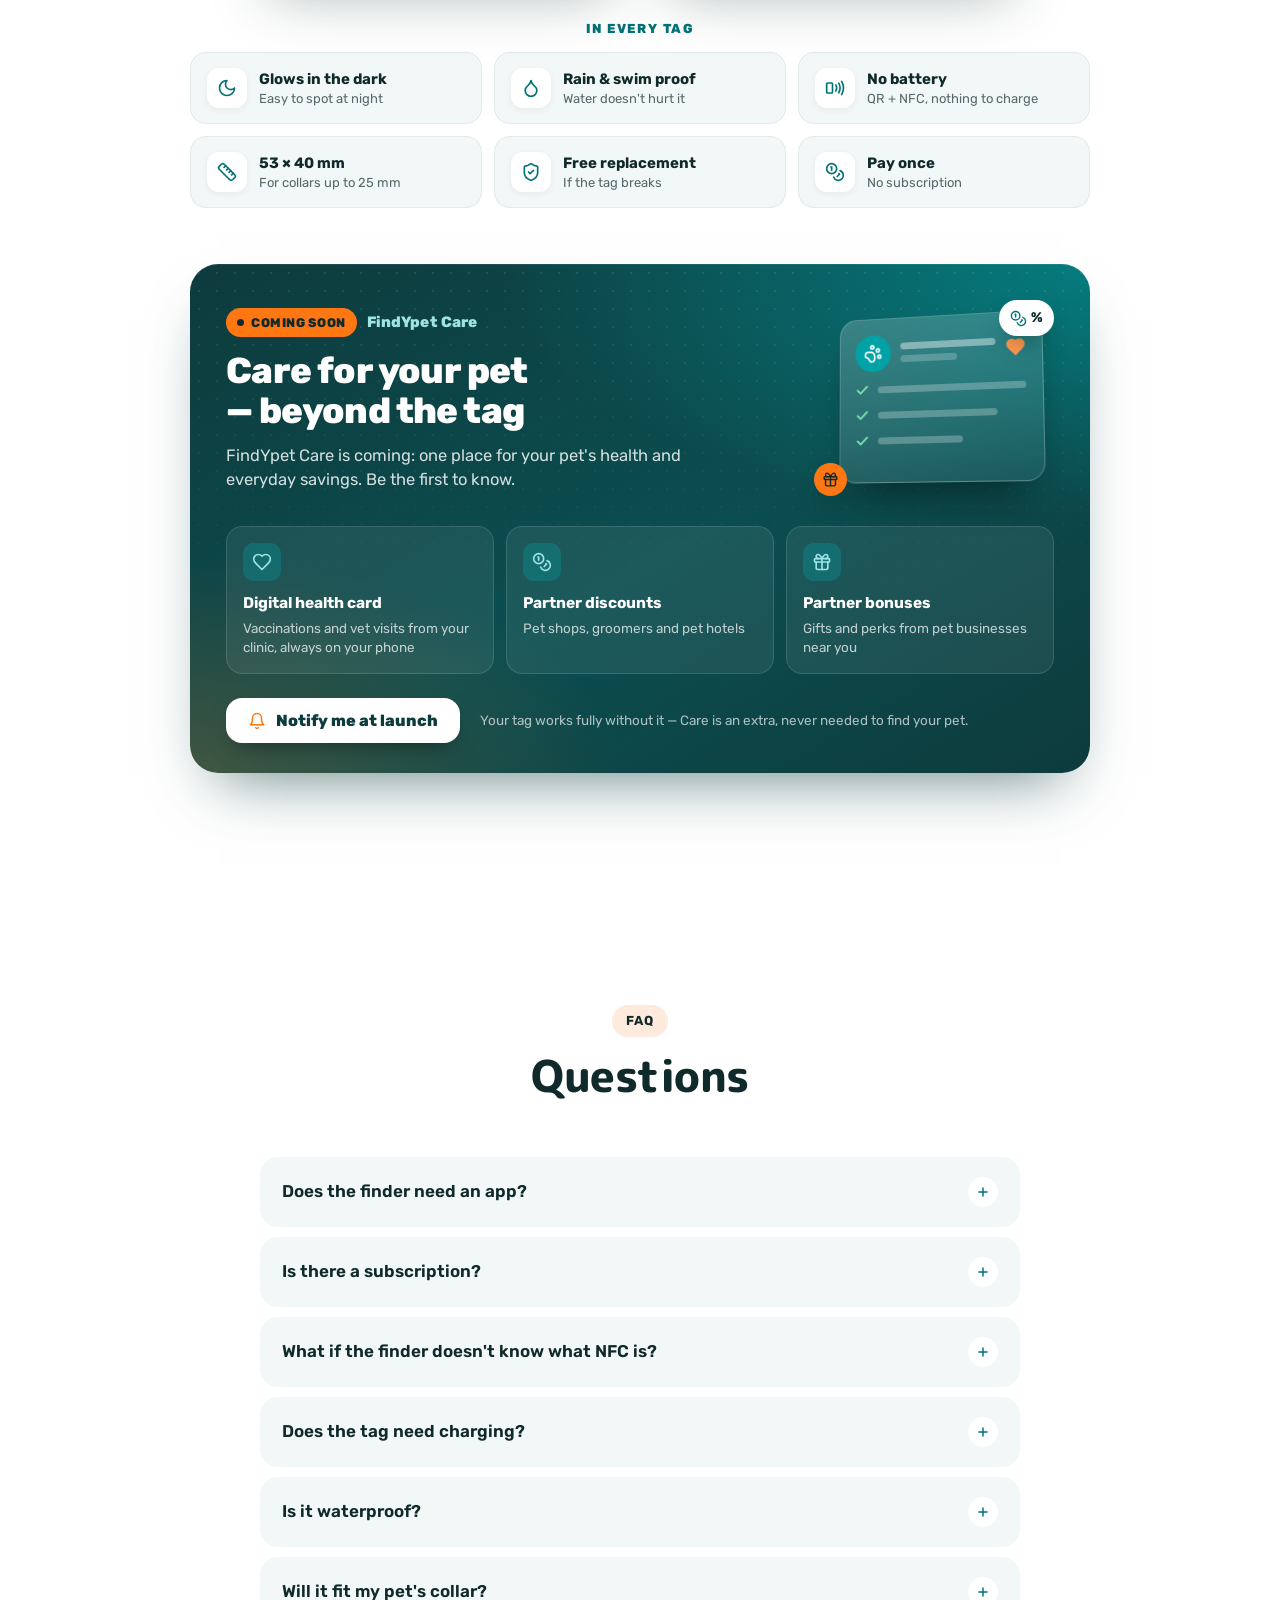
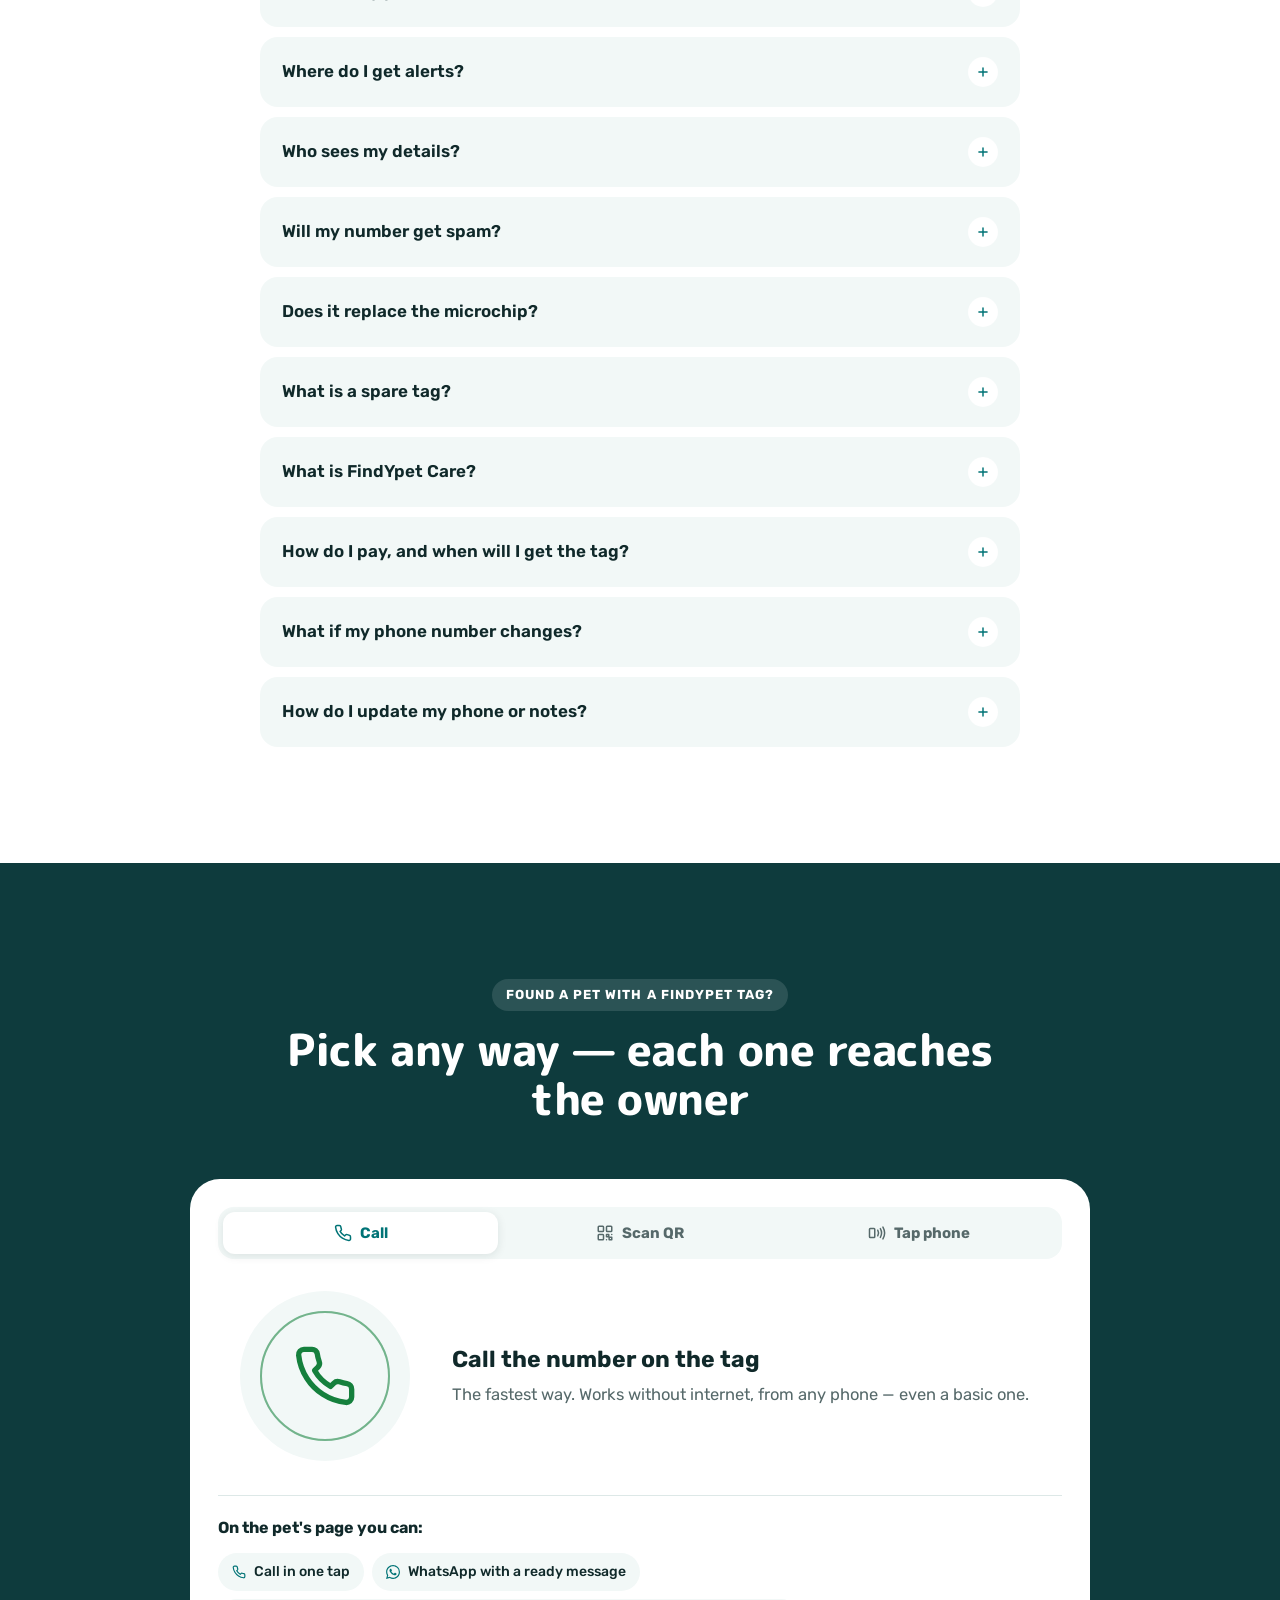
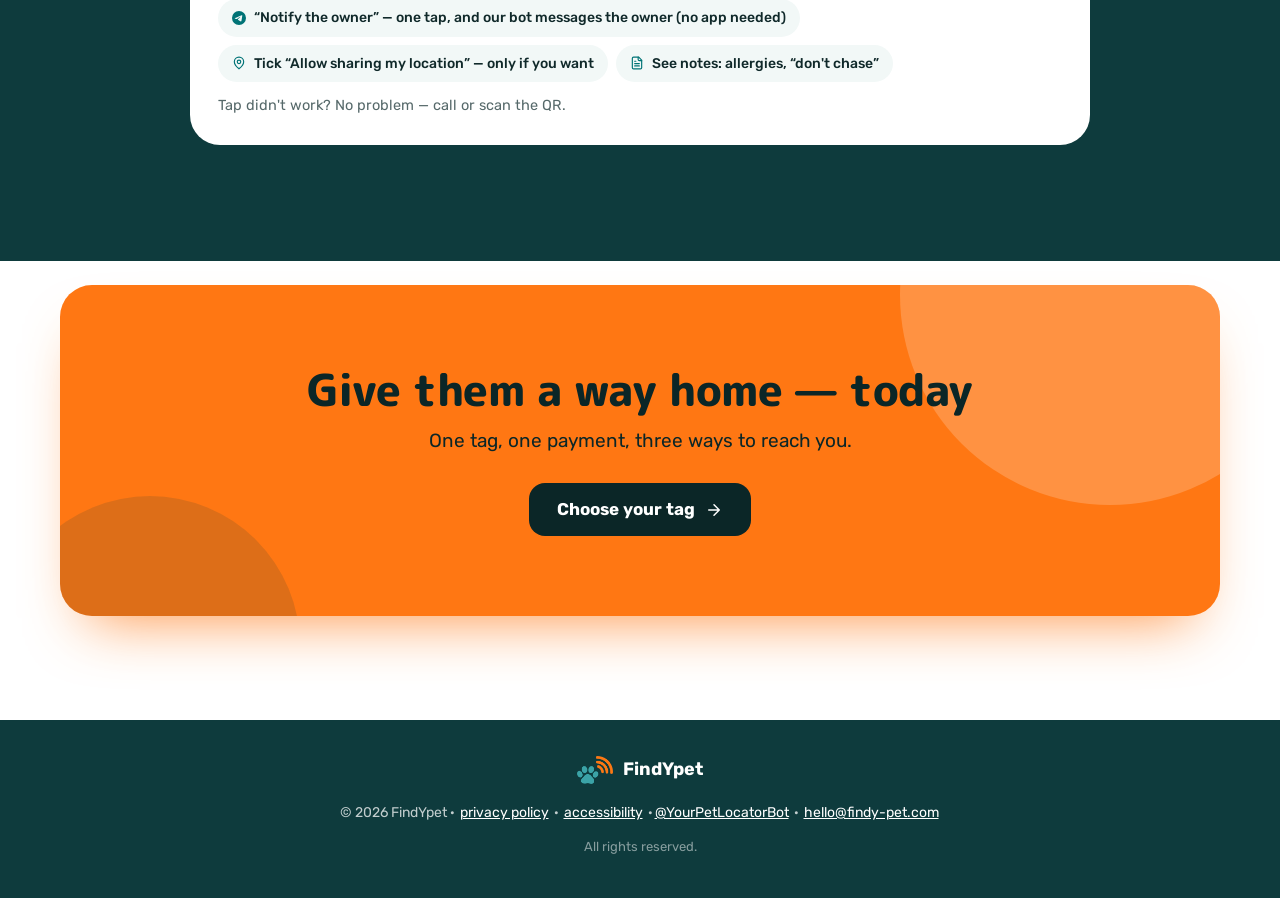
==== commit 310b5416: "Н4: notifications step with bot QR on the order page, 24h admin reminder for unlinked orders, marks " ====
--- a/index.html
+++ b/index.html
@@ -477,8 +477,10 @@
                         <div class="done-ic"><svg class="ic"><use href="#i-check"/></svg></div>
                         <h3><span data-t="orderWord">Order</span> <span class="ltr" id="orderIdDisplay"></span> <span data-t="received">received!</span></h3>
                         <ul class="done-tags" id="doneTags"></ul>
+                        <p class="notify-warn" data-t="notifyWarn">⚠️ Turn on notifications — otherwise you will not know when your pet's tag is scanned.</p>
                         <p class="done-lead" id="connectText" data-t="connectTg">Last step: connect Telegram — scan alerts, the finder's location and order updates come there.</p>
                         <a id="telegramLinkBtn" href="#" class="btn btn-telegram btn-lg" target="_blank" rel="noopener"><svg class="ic"><use href="#i-send"/></svg><span data-t="openTg">Open Telegram & activate</span></a>
+                        <div class="tg-qr" id="tgQrBox" hidden><p class="small-note" data-t="scanQr">On a computer? Scan this with your phone camera:</p><img id="tgQr" alt="QR" width="160" height="160"></div>
                         <p class="small-note" data-t="afterClick">A chat with our bot @YourPetLocatorBot will open. Press Start.</p>
                         <p class="small-note" data-t="noTgNote">No Telegram? The finder can still call you and write to you on WhatsApp straight from the pet's page. WhatsApp/SMS alerts are coming soon.</p>
                         <p class="next-title" data-t="nextTitle">What happens next</p>
--- a/css/style.css
+++ b/css/style.css
@@ -447,6 +447,9 @@
 .done-tags b { font-size: 15px; }
 .done-tags a { font-size: 13px; word-break: break-all; }
 .done-lead { font-weight: 500; }
+.notify-warn { background: #fff4d6; border: 1px solid #f0c24b; border-radius: 10px; padding: 10px 12px; font-weight: 600; margin: 0 0 10px; }
+.tg-qr { text-align: center; margin: 12px 0; }
+.tg-qr img { border-radius: 8px; border: 1px solid #ddd; }
 .next-title { font-weight: 800; font-size: 17px; margin: 22px 0 10px; text-align: start; }
 .next-steps { list-style: none; counter-reset: nx; text-align: start; display: flex; flex-direction: column; gap: 10px; }
 .next-steps li { counter-increment: nx; position: relative; padding-inline-start: 42px; min-height: 30px; }
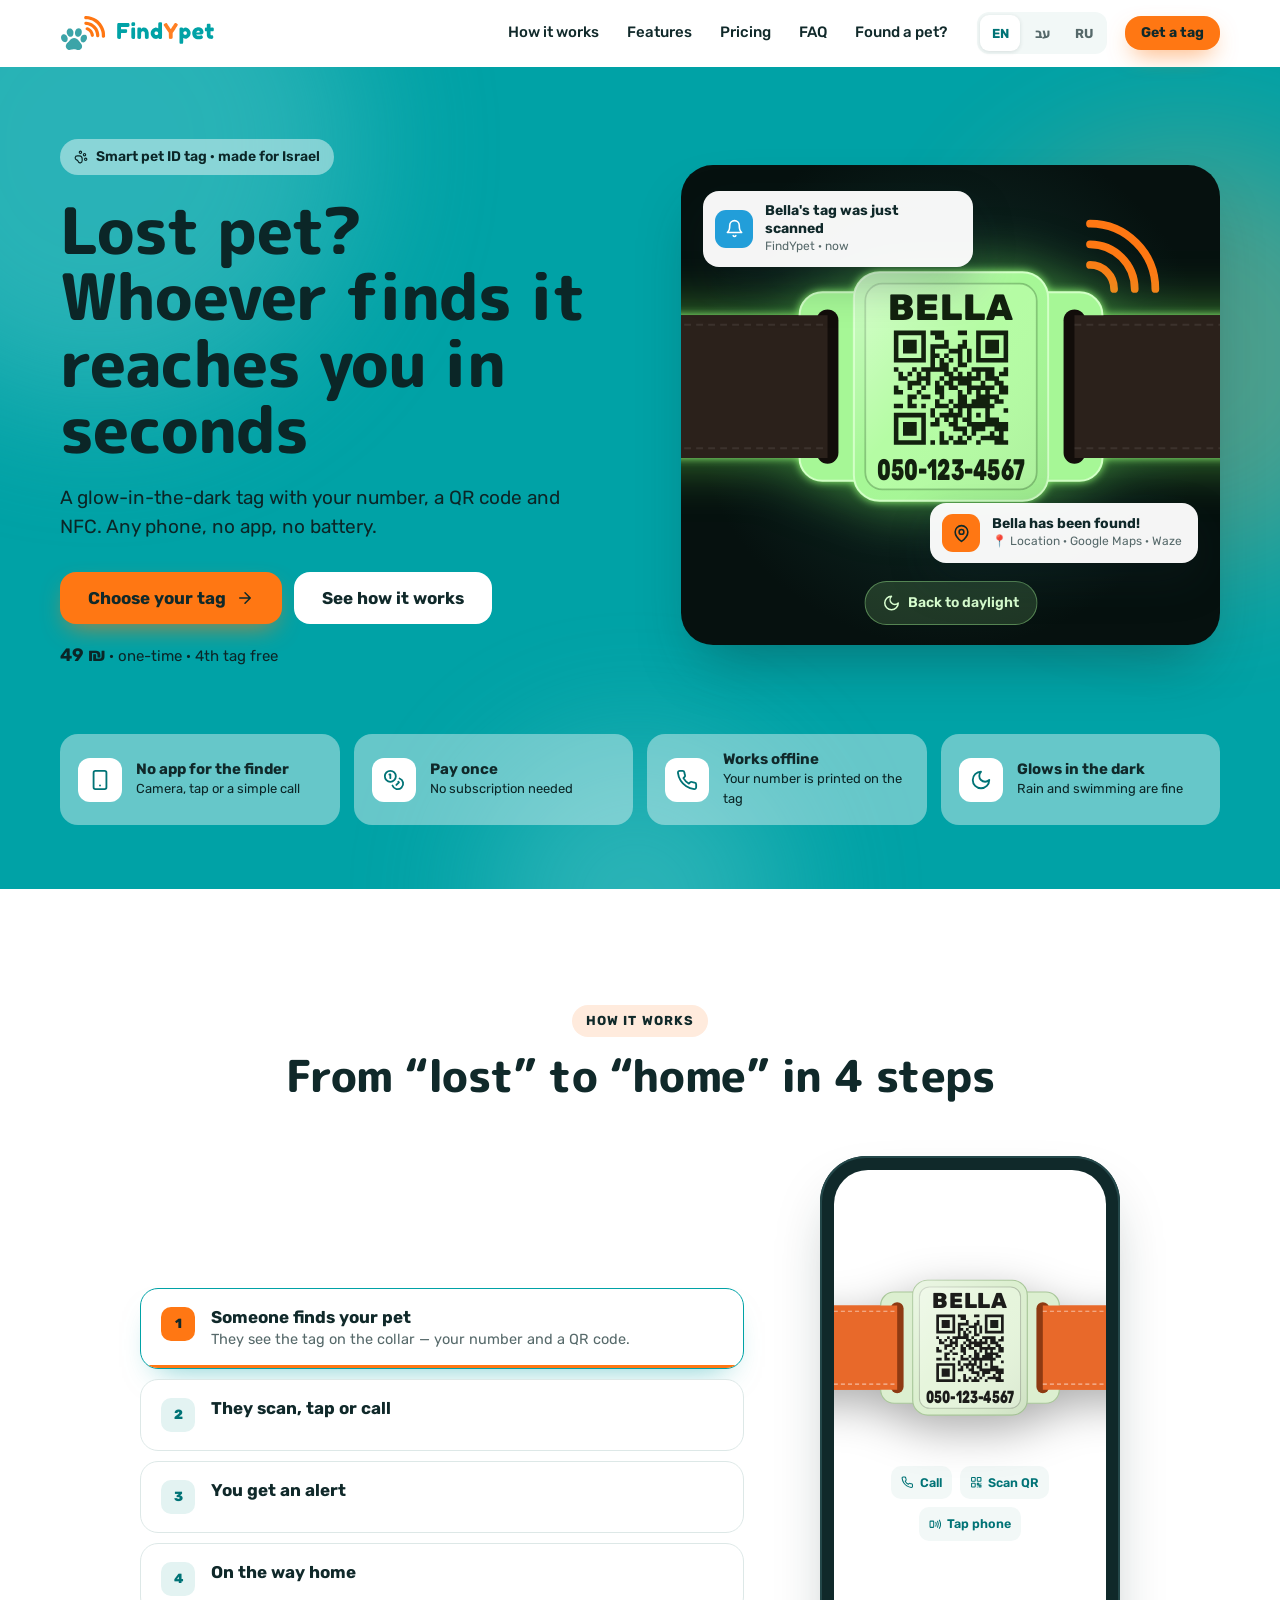
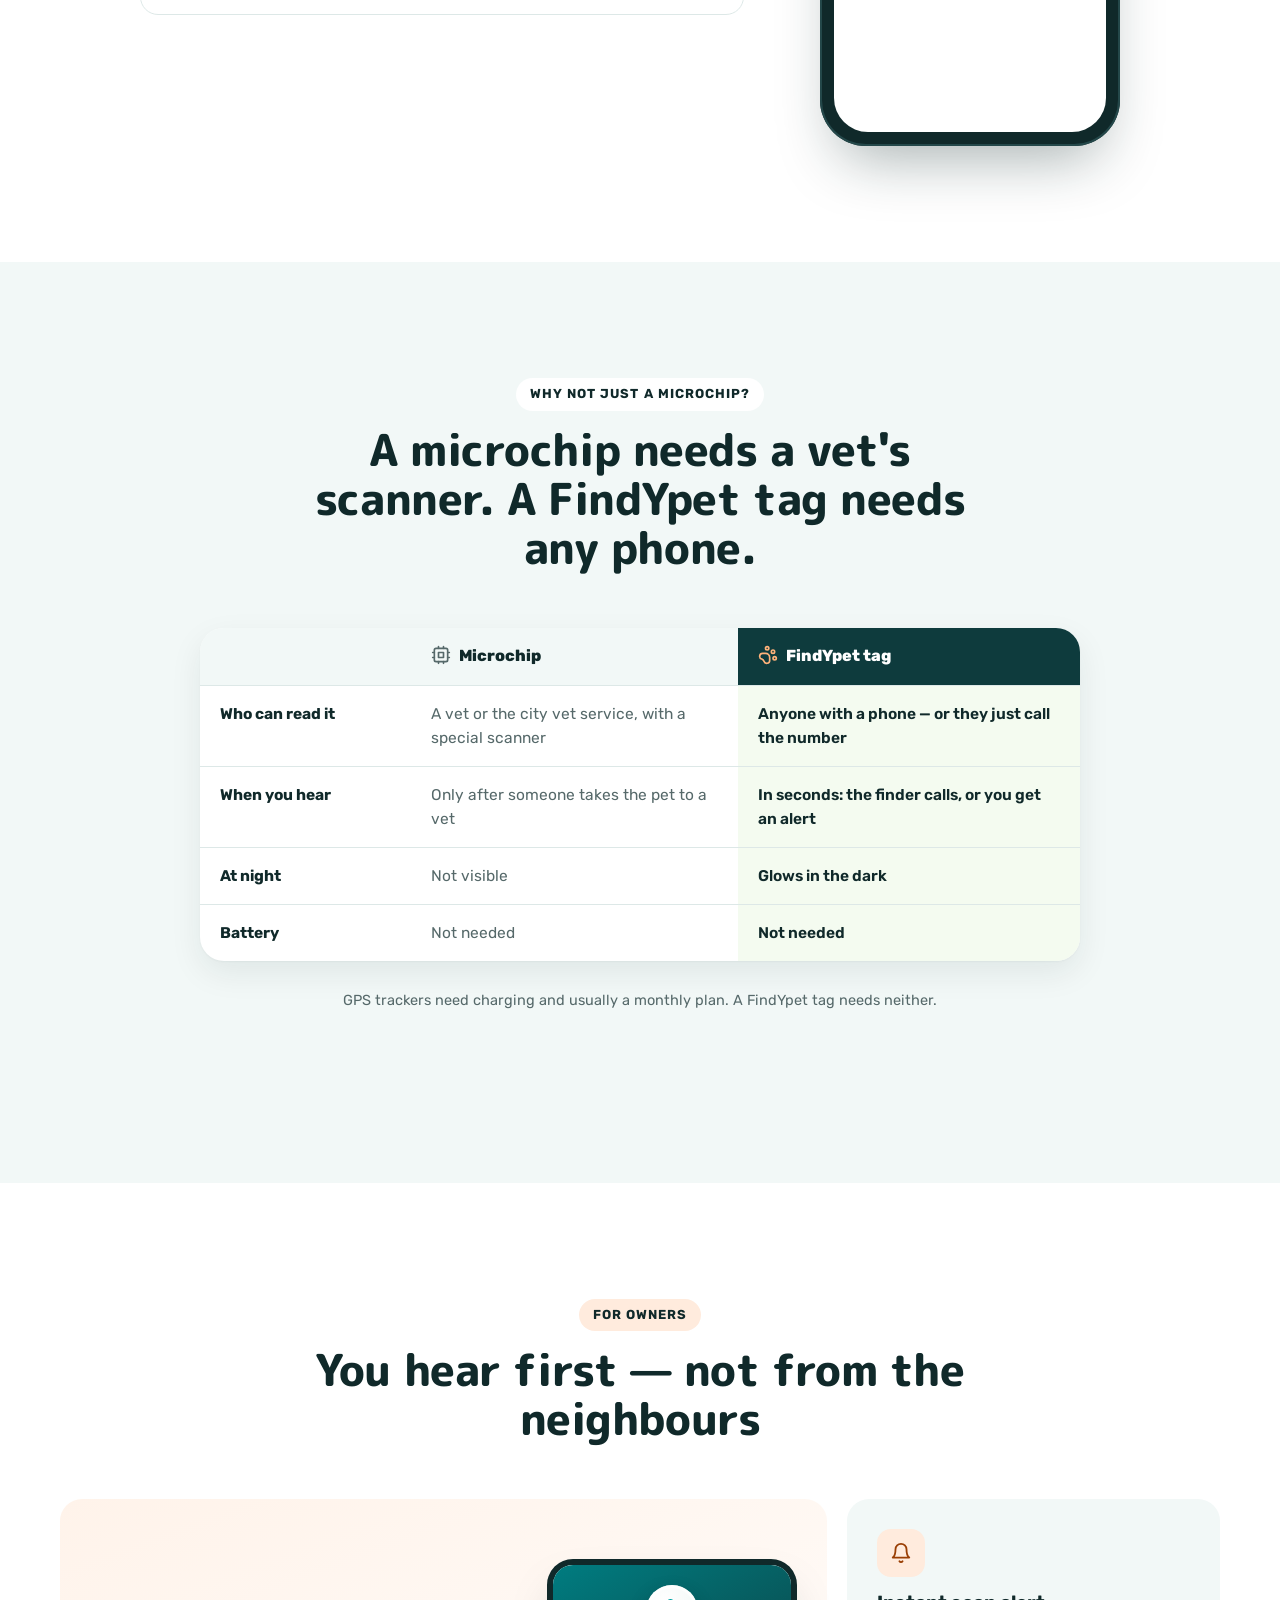
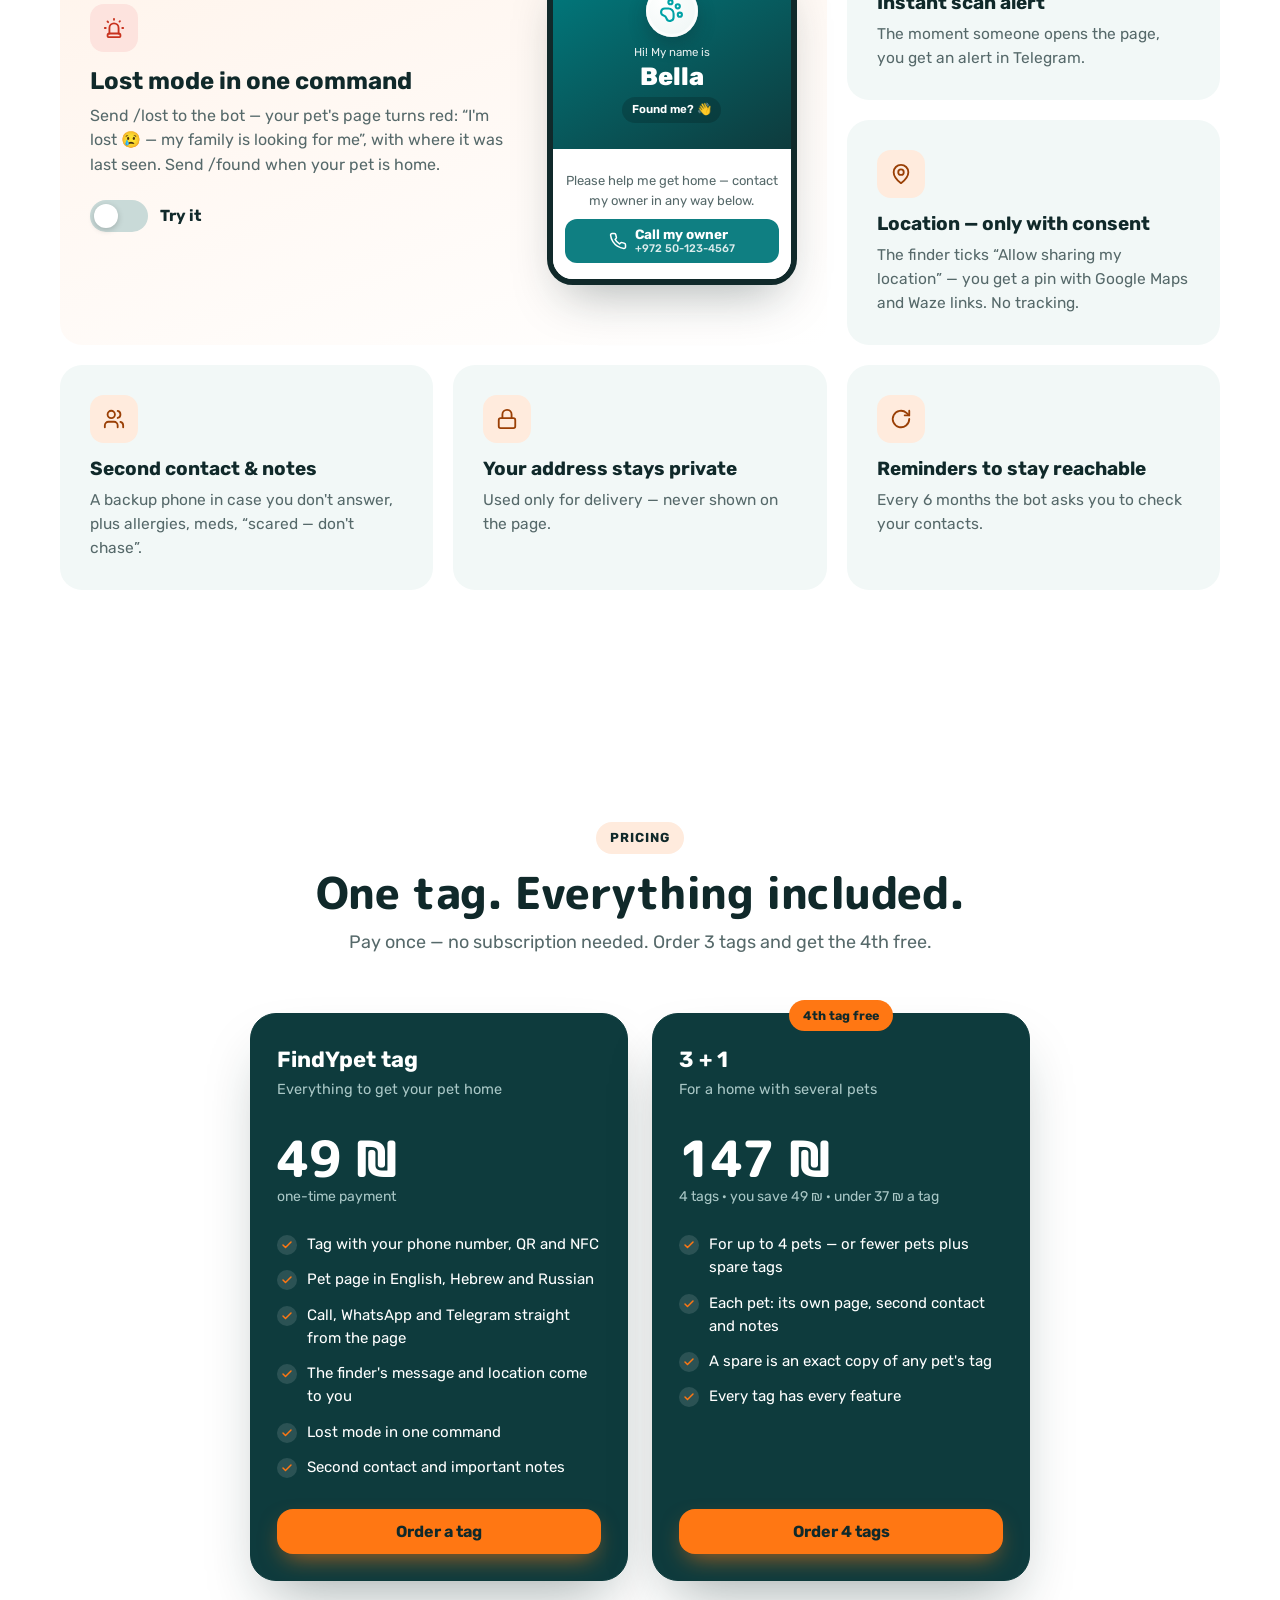
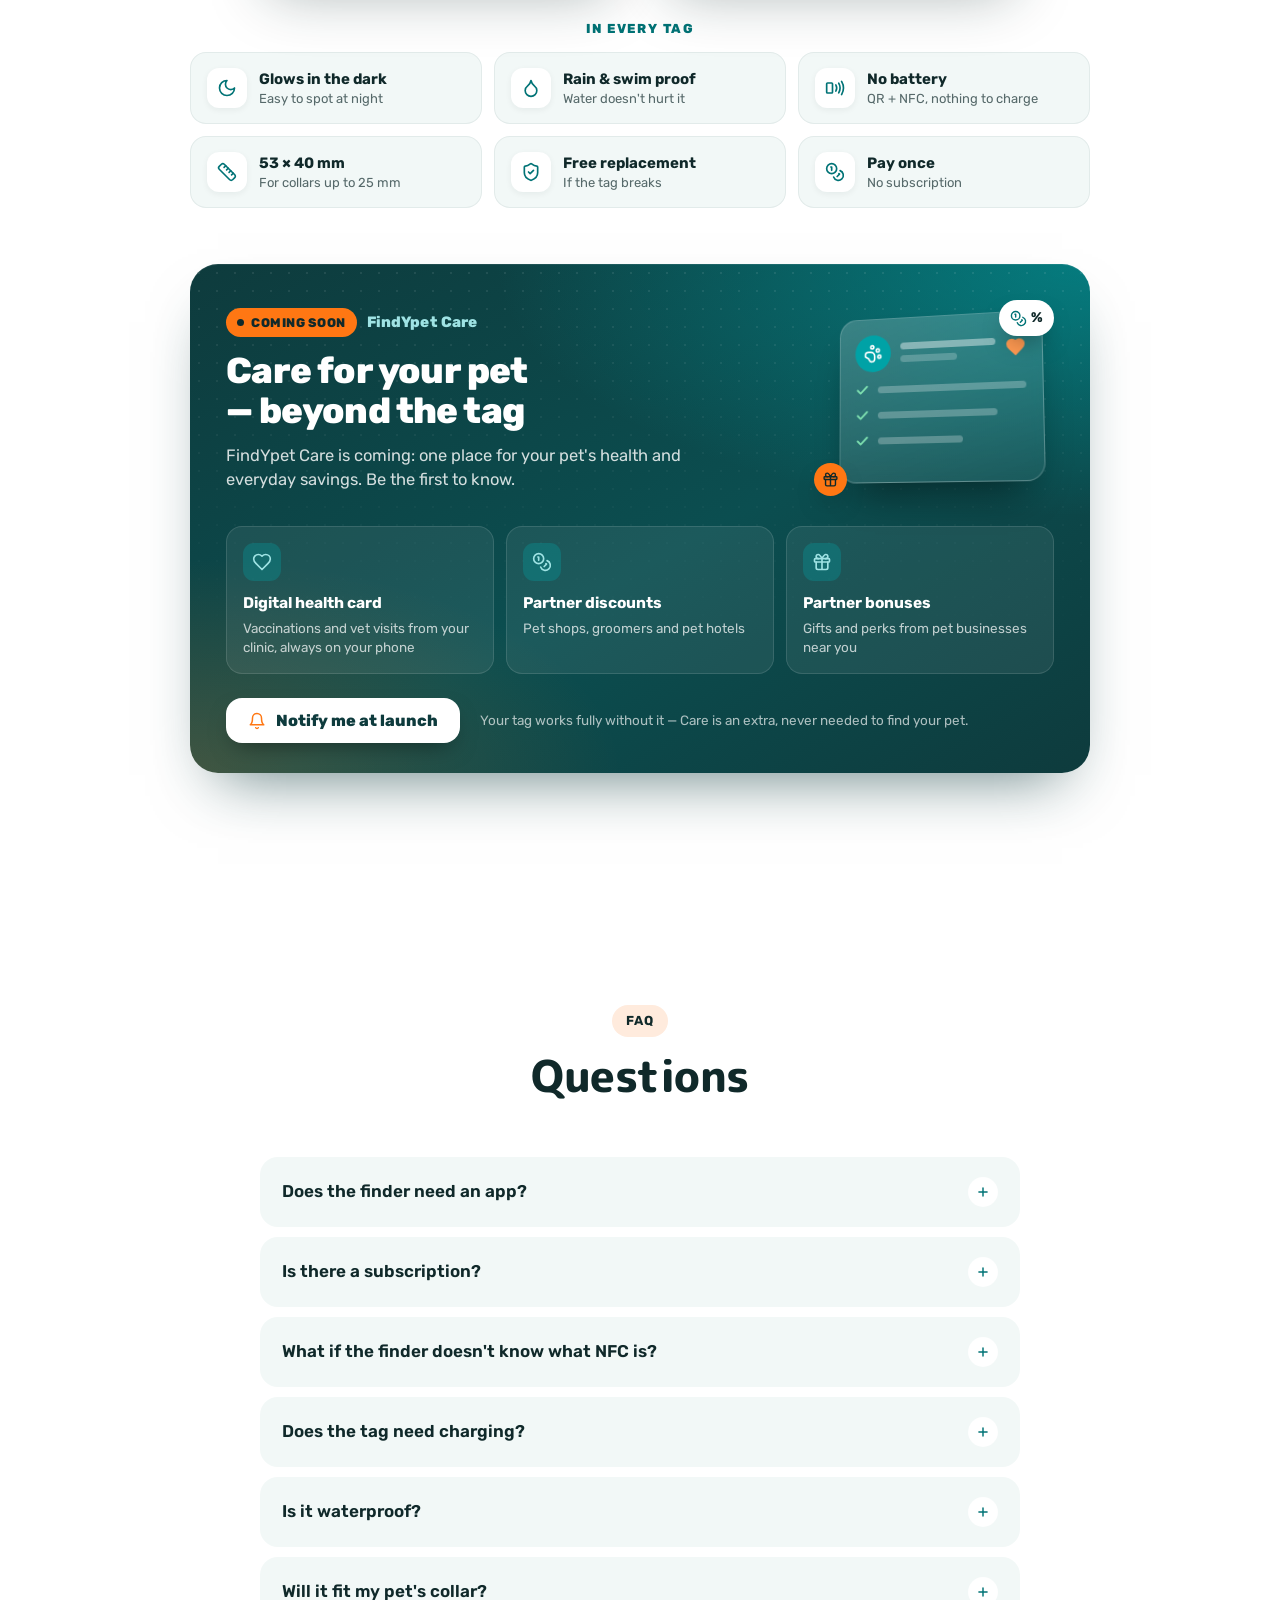
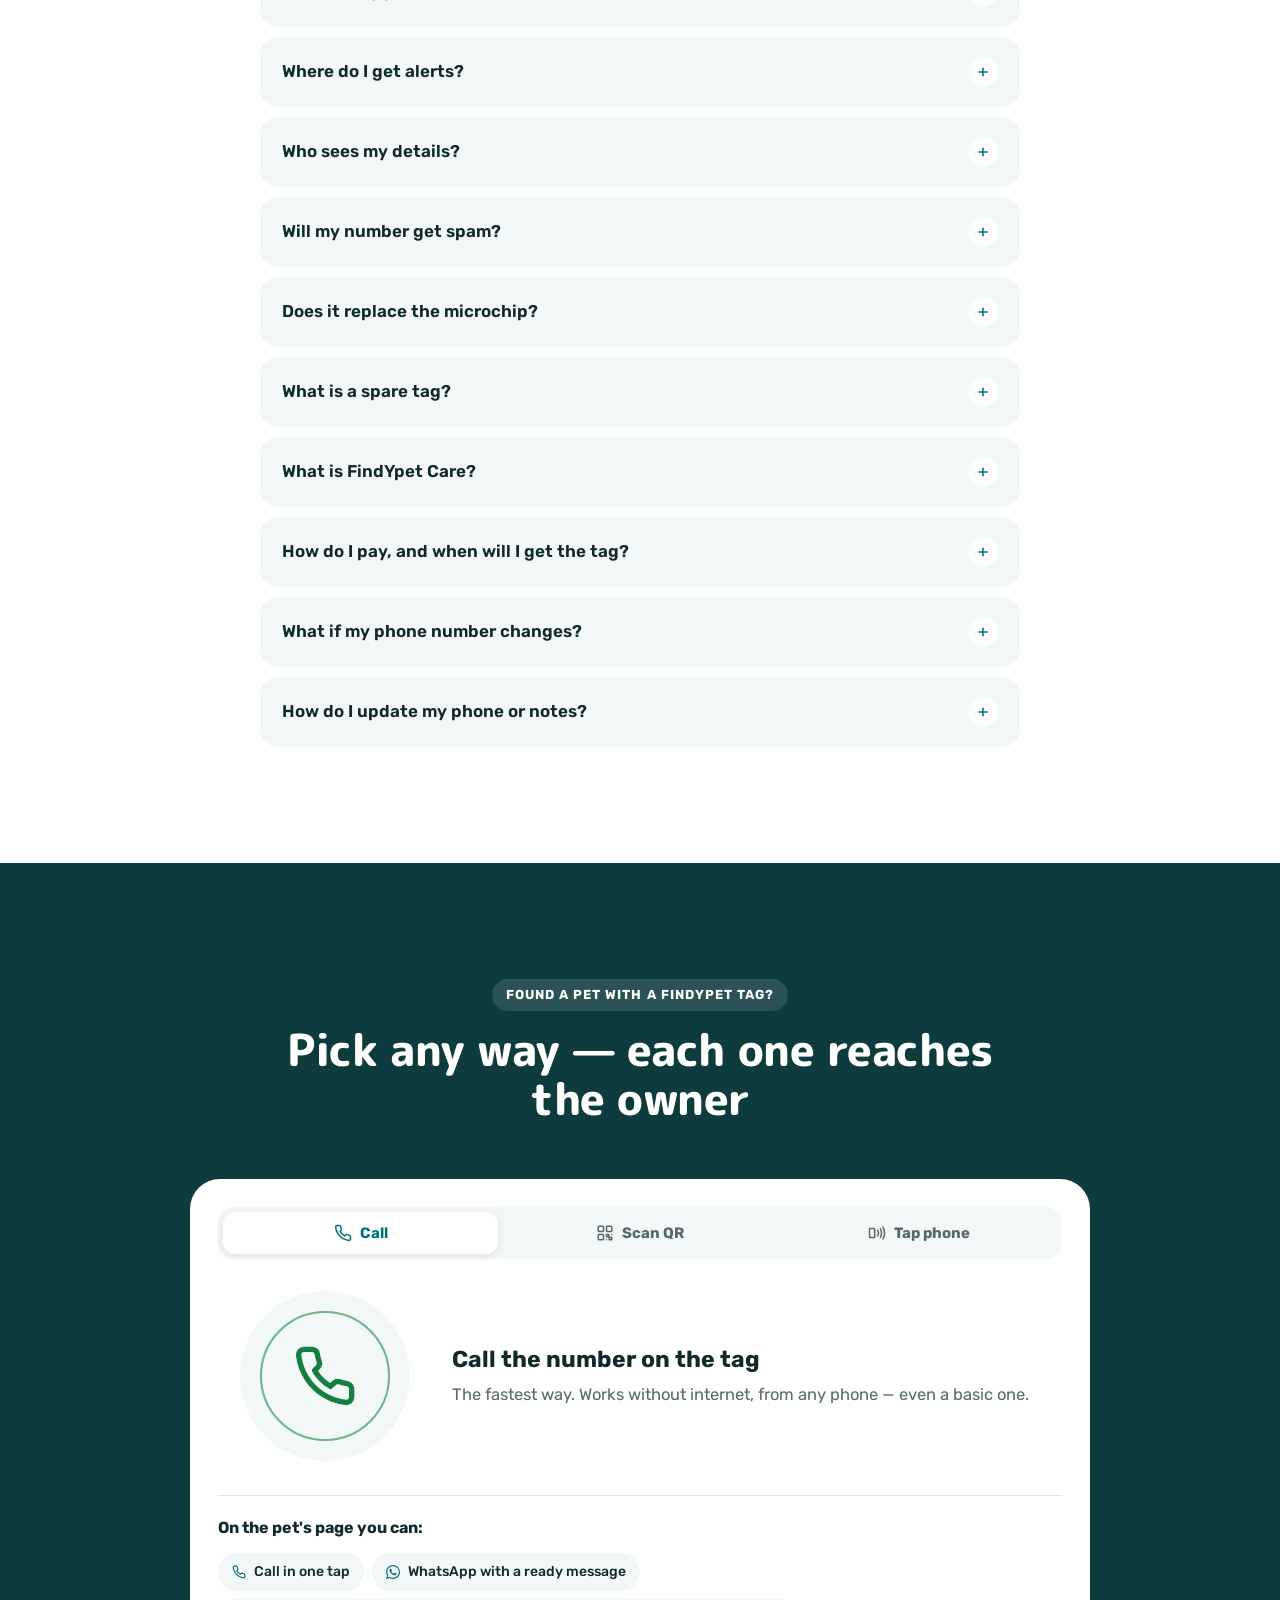
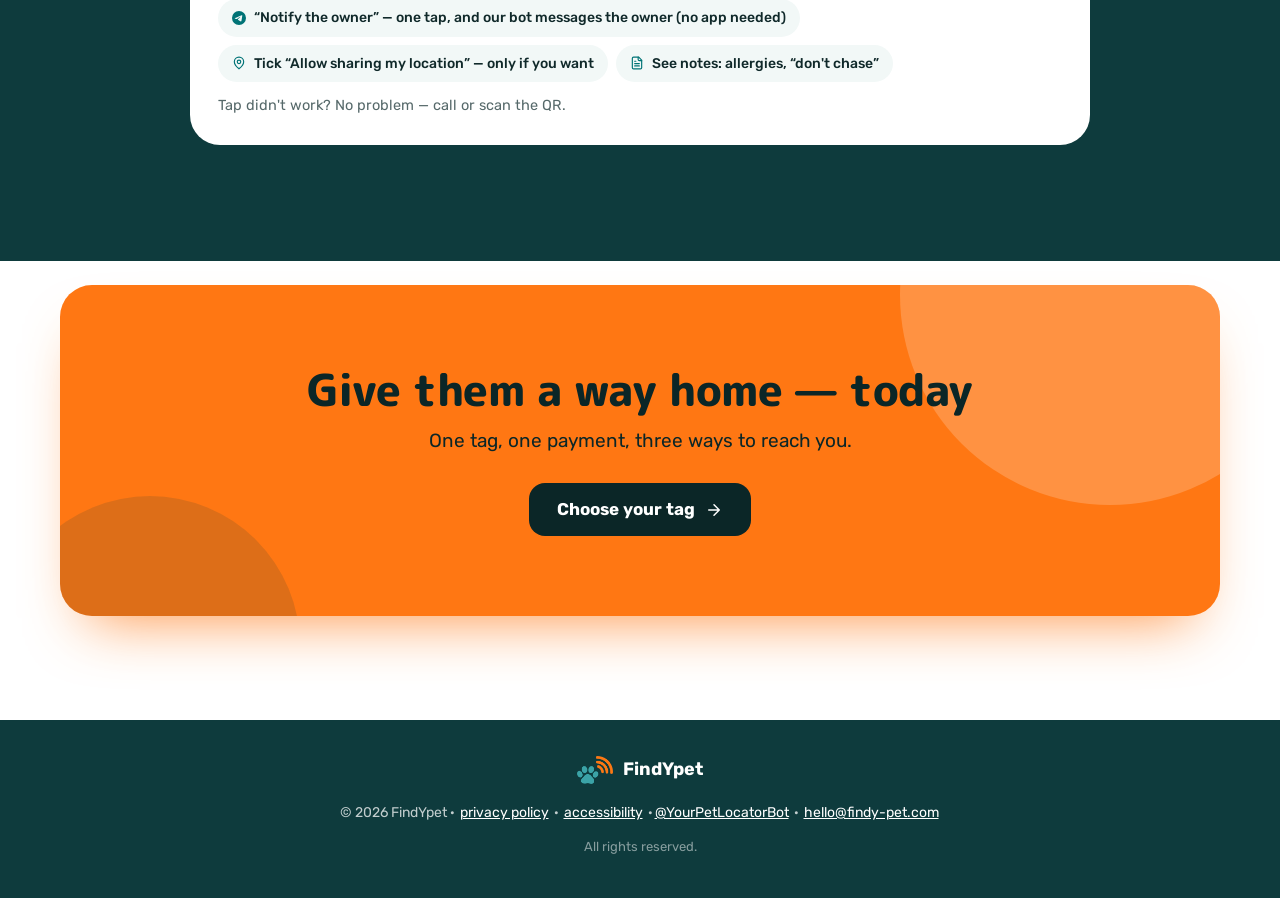
==== commit cb8fd15f: "Н9: hero background spots no longer affect layout; footer logo has fixed size Co-Authored-By: Claude" ====
--- a/index.html
+++ b/index.html
@@ -588,7 +588,7 @@
     </main>
 
     <footer class="site-footer">
-        <div class="foot-brand"><img src="assets/mark.png" alt="" height="28" style="width:auto"><b>FindYpet</b></div>
+        <div class="foot-brand"><img src="assets/mark.png" alt="" width="36" height="28" style="width:auto"><b>FindYpet</b></div>
         <p>&copy; 2026 FindYpet · <a href="privacy/" data-t="privacyLink">privacy policy</a> · <a href="accessibility/" data-t="a11yLink">accessibility</a> ·<a href="https://t.me/YourPetLocatorBot" target="_blank" rel="noopener" class="ltr">@YourPetLocatorBot</a> · <a href="mailto:hello@findy-pet.com" class="ltr">hello@findy-pet.com</a></p>
         <p class="small-note" data-t="rights">All rights reserved.</p>
     </footer>
--- a/css/style.css
+++ b/css/style.css
@@ -82,8 +82,8 @@
 
 /* ---------- Hero ---------- */
 .hero { position: relative; padding: 64px 20px 56px; overflow: hidden; background: linear-gradient(180deg, #F2F8F7 0%, #fff 100%); }
-.hero-bg { position: absolute; inset: 0; pointer-events: none; }
-.blob { position: absolute; border-radius: 50%; filter: blur(70px); opacity: .55; }
+.hero-bg { position: absolute; inset: 0; pointer-events: none; contain: layout paint; } /* Н9: пятна не влияют на вёрстку */
+.blob { position: absolute; border-radius: 50%; filter: blur(70px); opacity: .55; will-change: transform; }
 .b1 { width: 520px; height: 520px; background: #5CC8CB; top: -180px; inset-inline-start: -160px; }
 .b2 { width: 420px; height: 420px; background: #FF9A55; top: 80px; inset-inline-end: -120px; }
 .b3 { width: 300px; height: 300px; background: #7FD6D8; bottom: -160px; inset-inline-start: 38%; opacity: .45; }
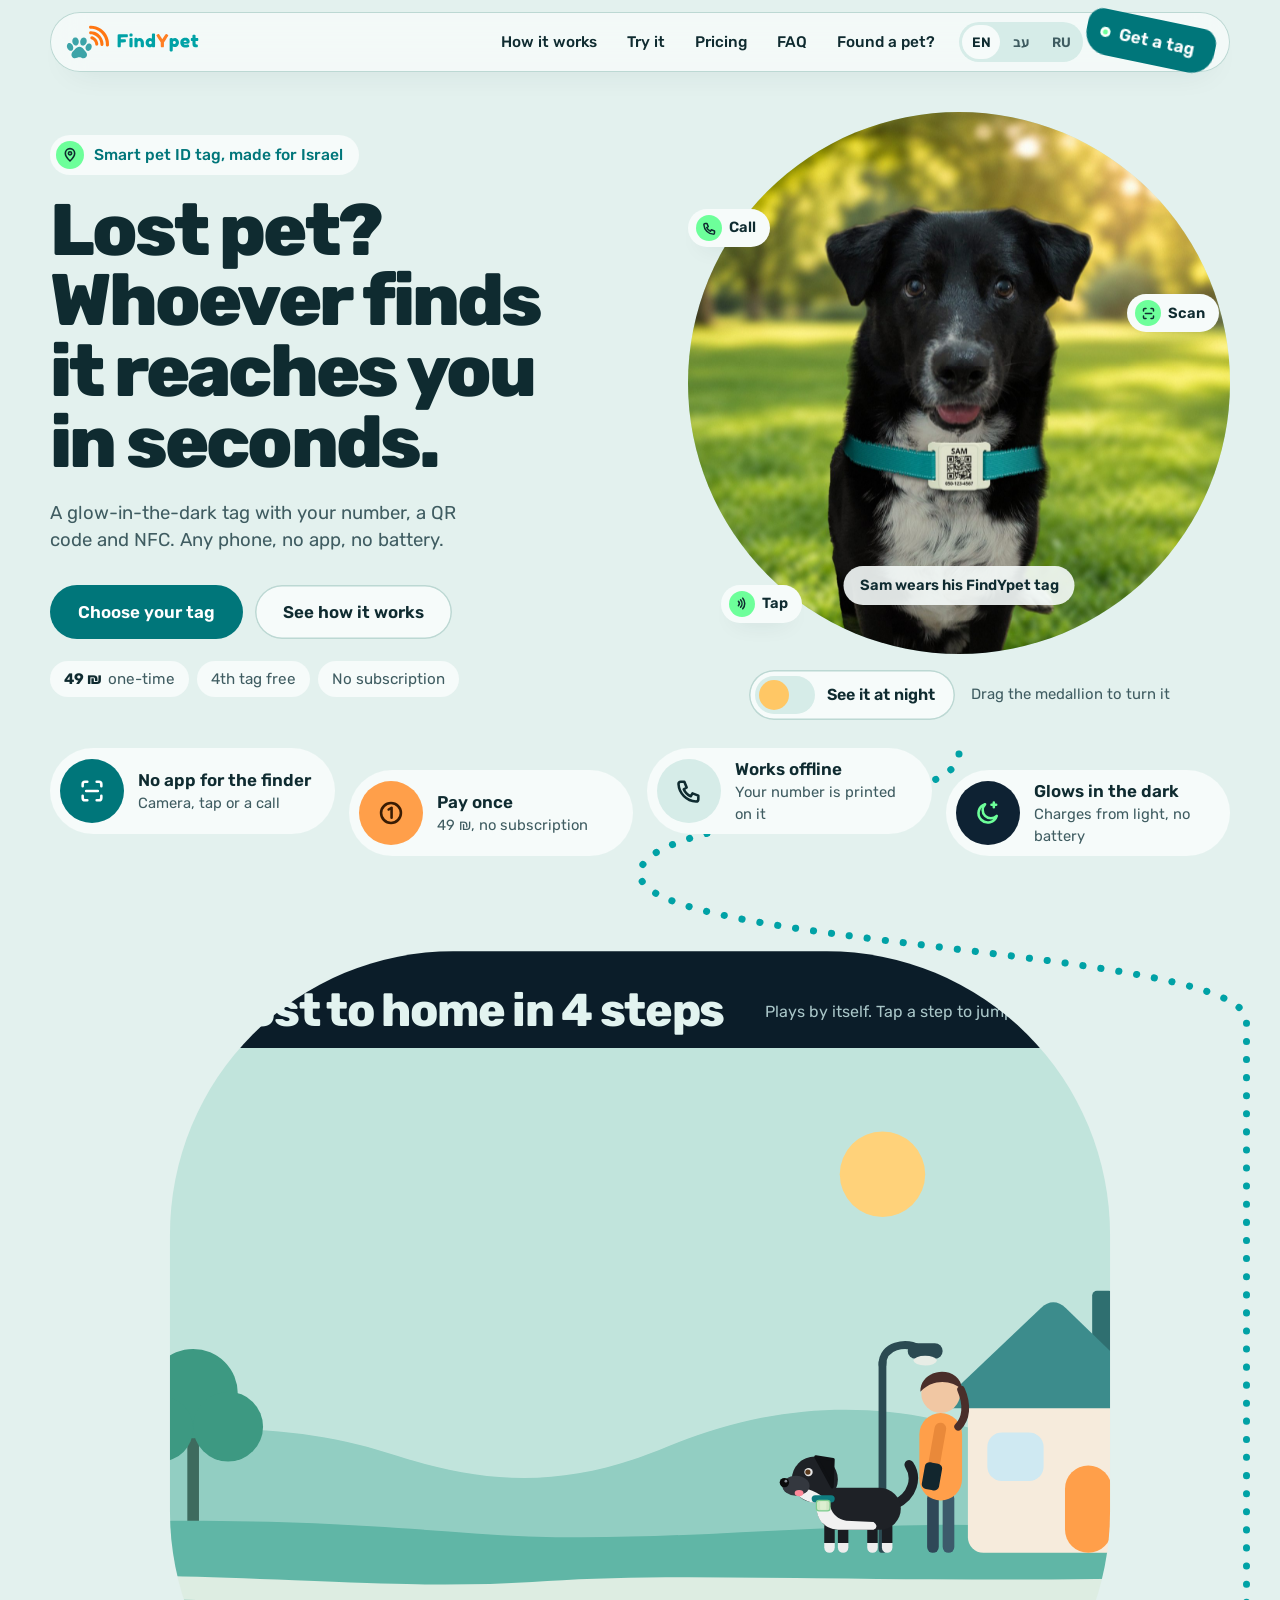
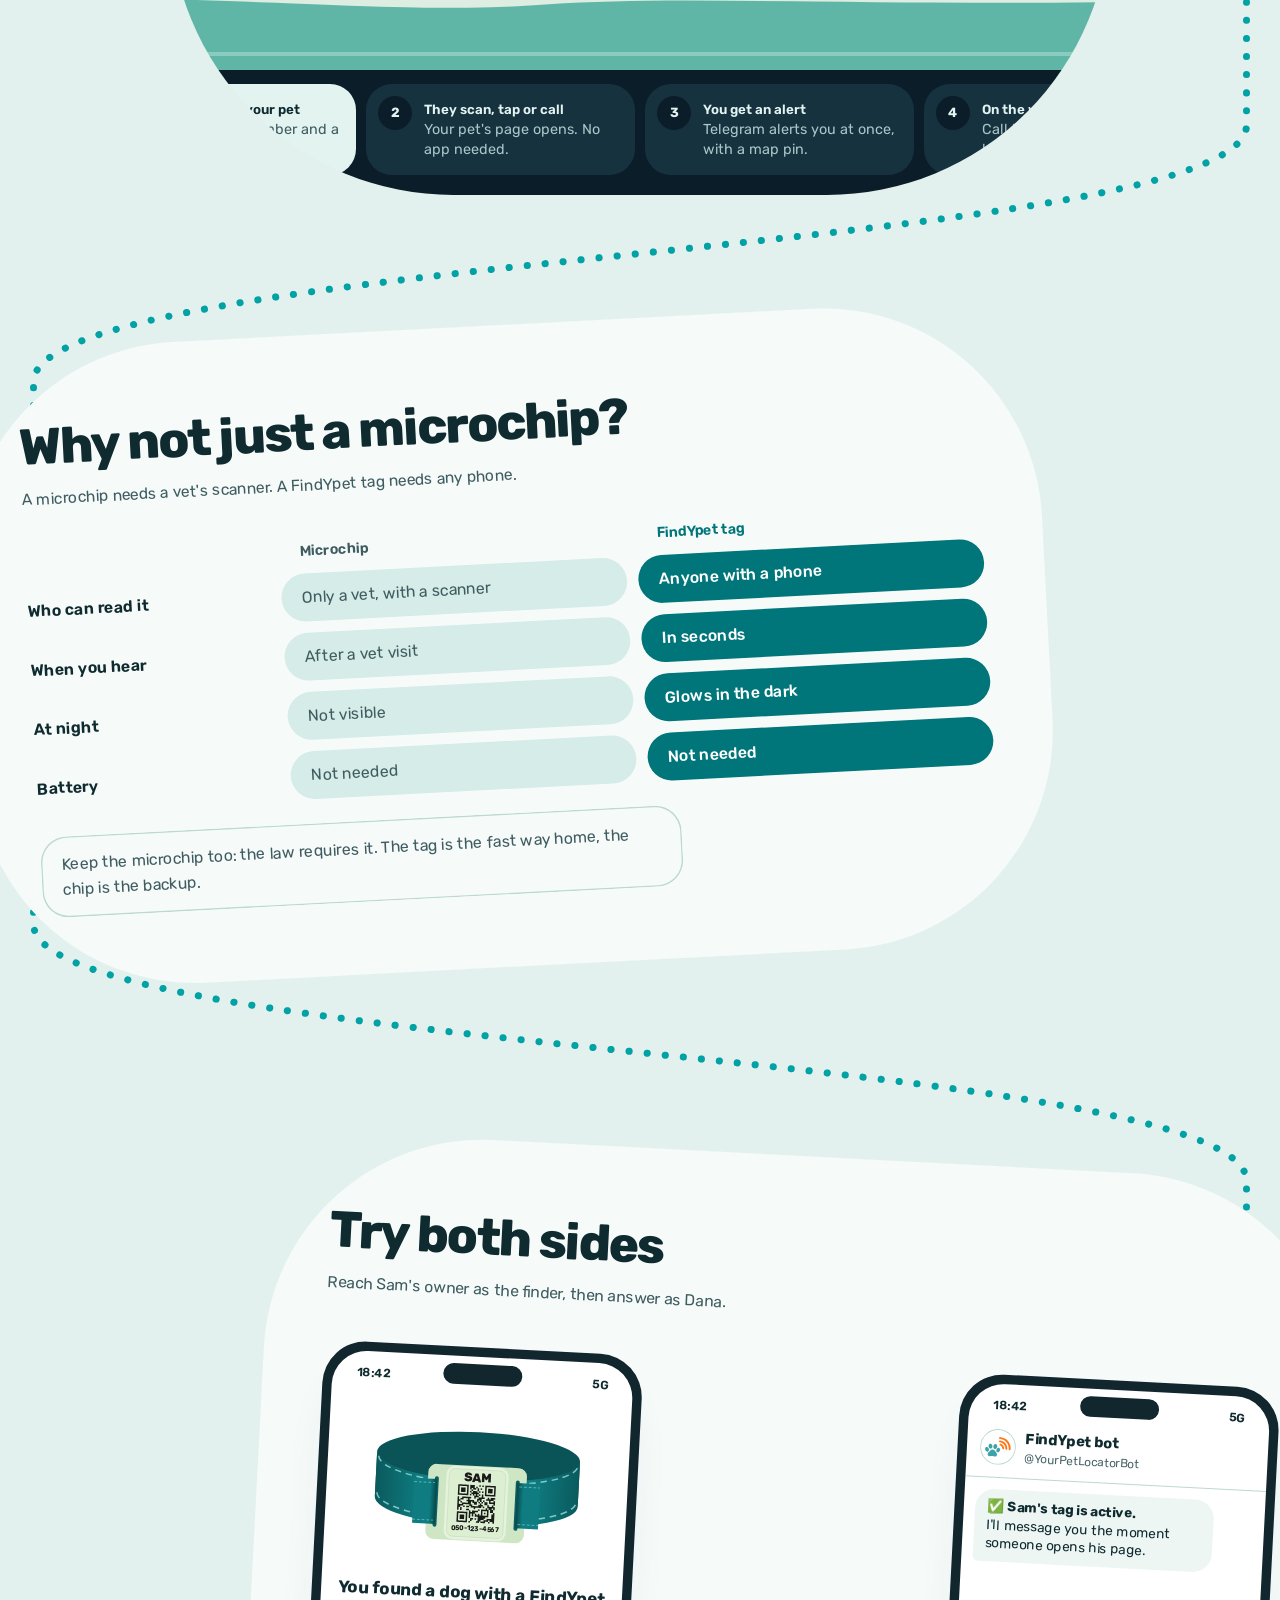
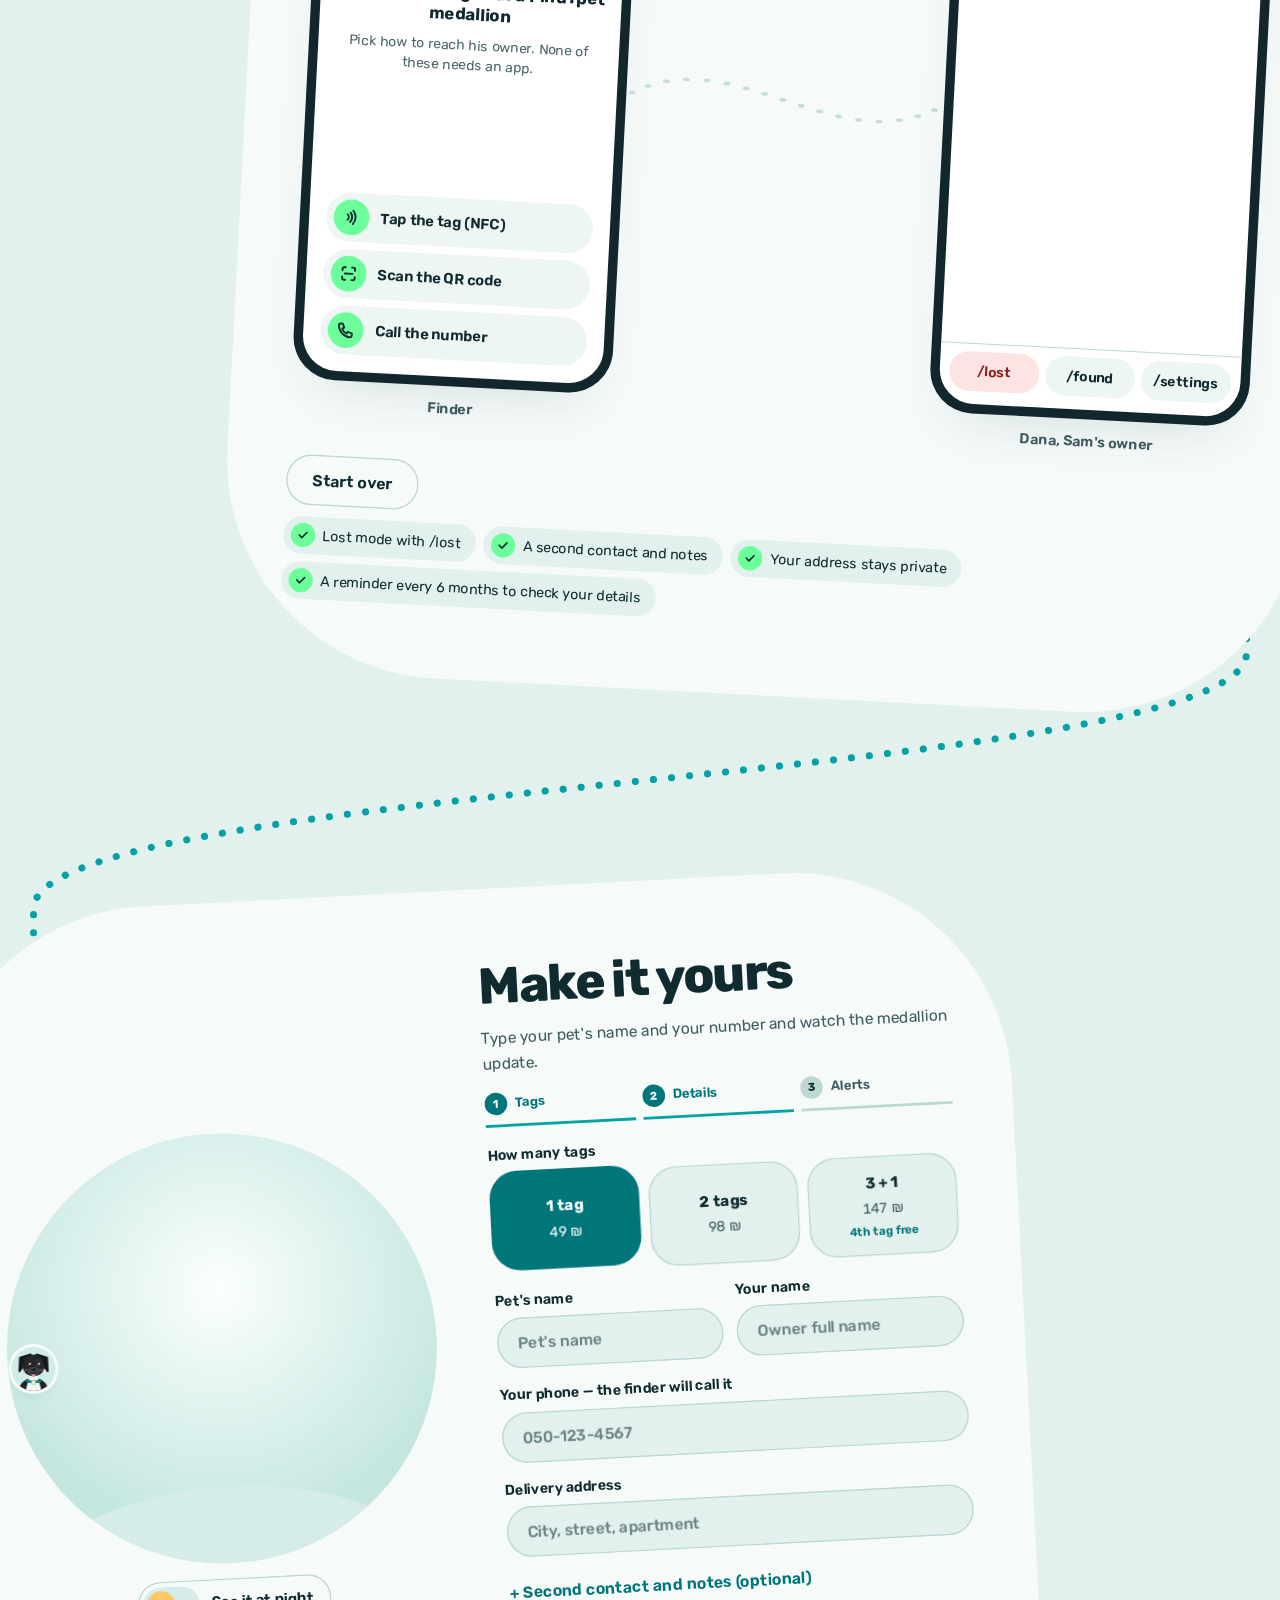
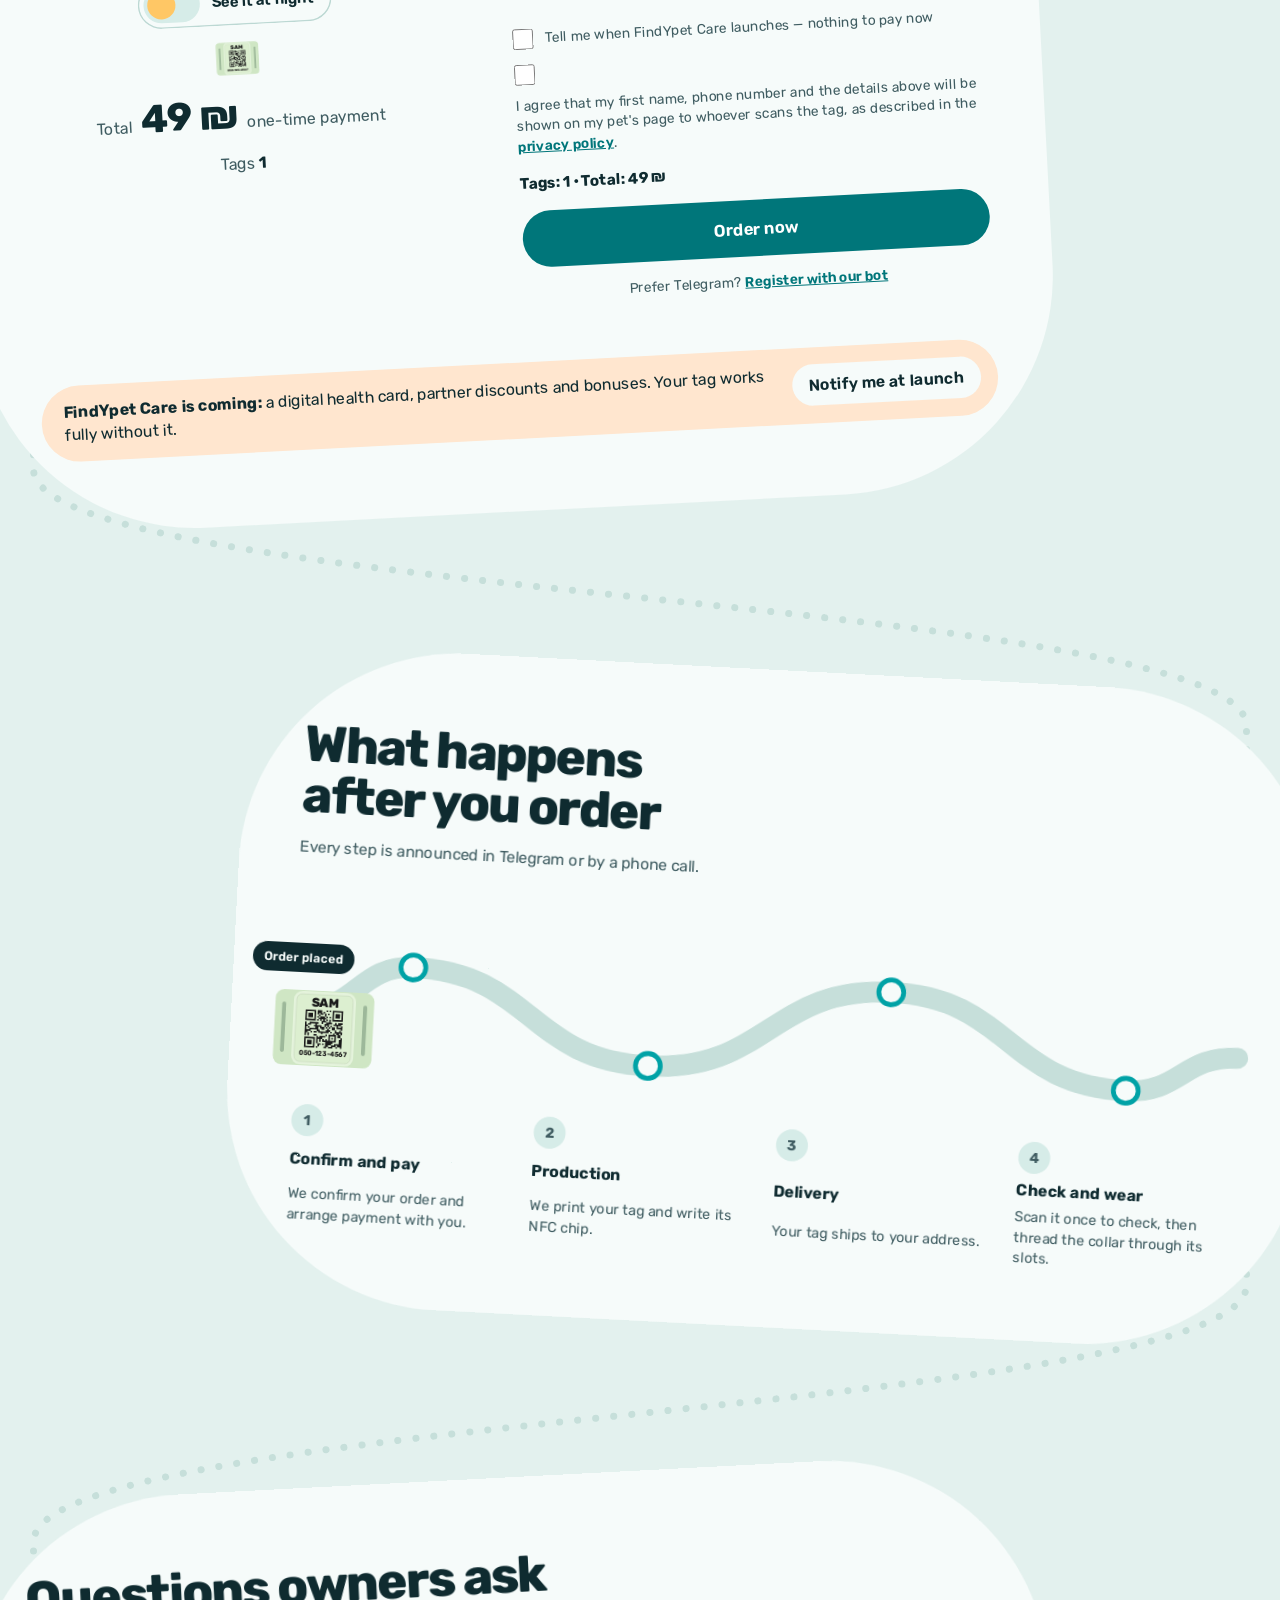
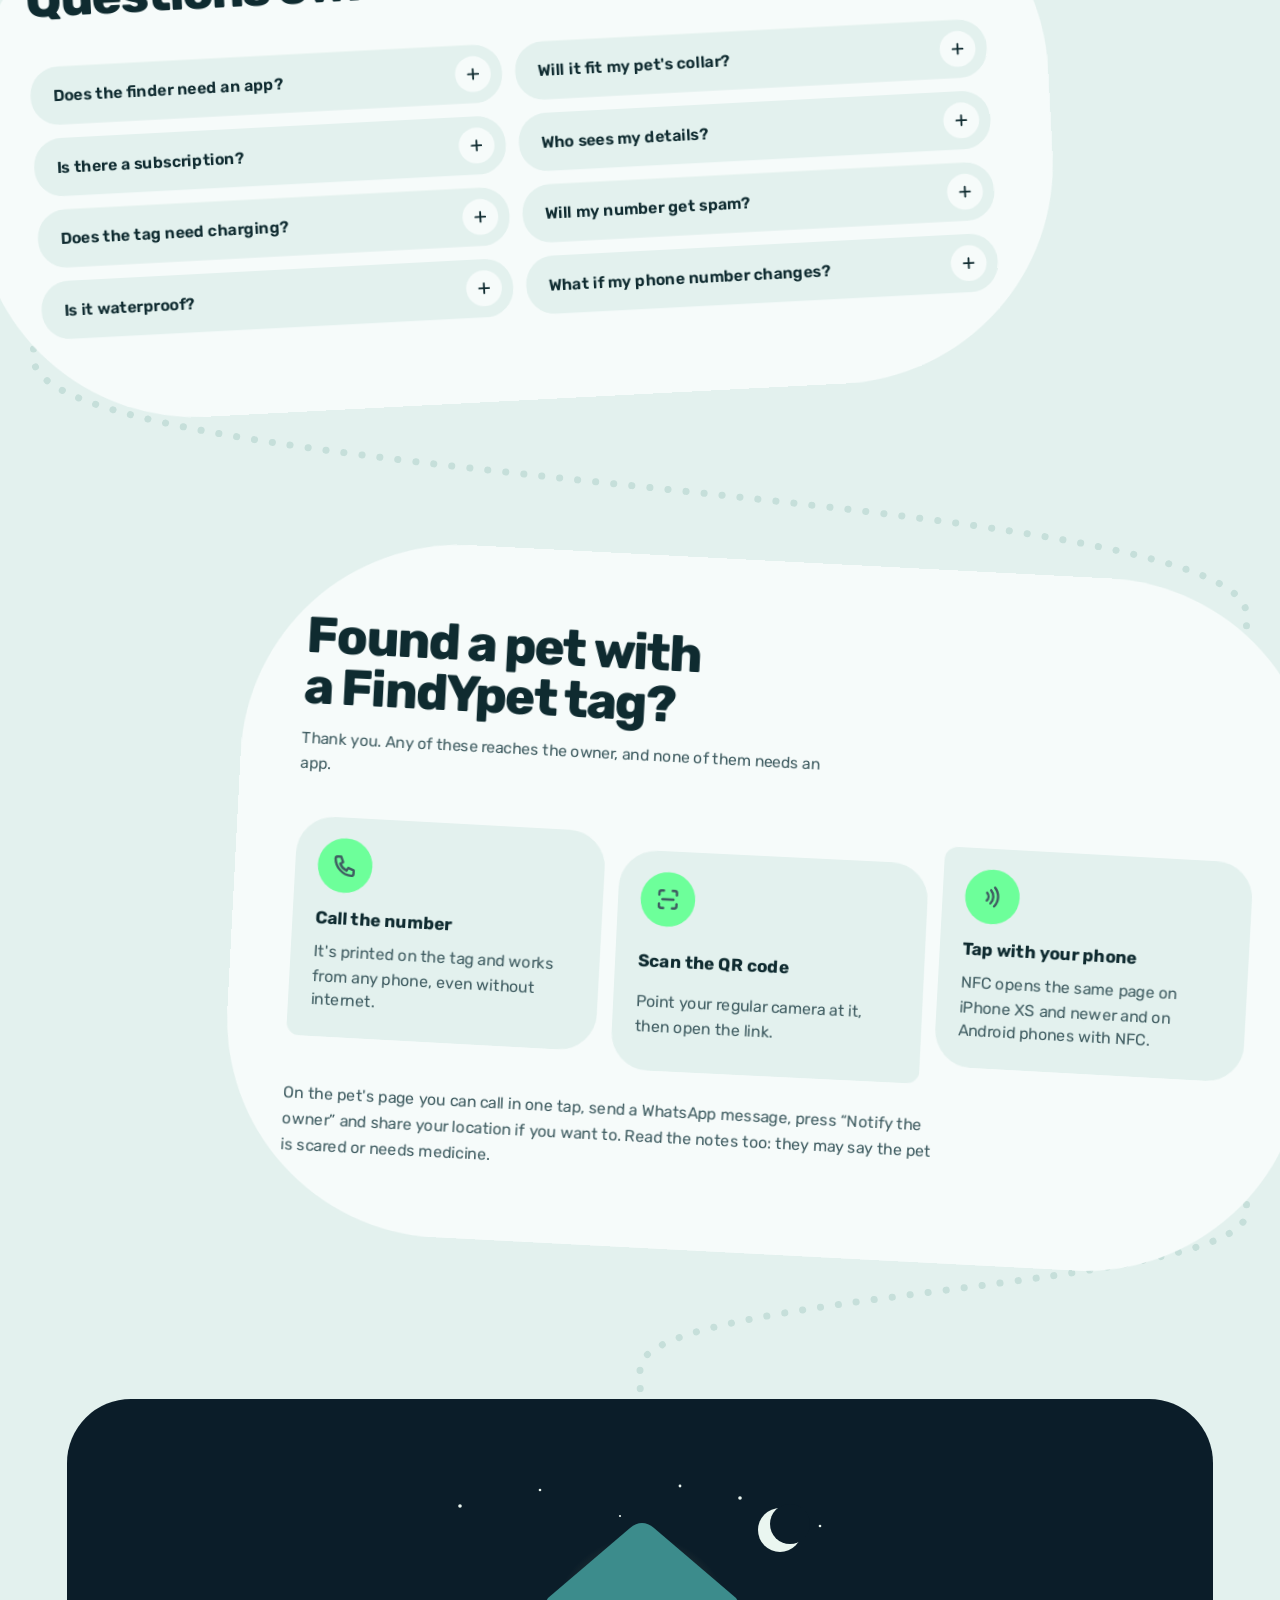
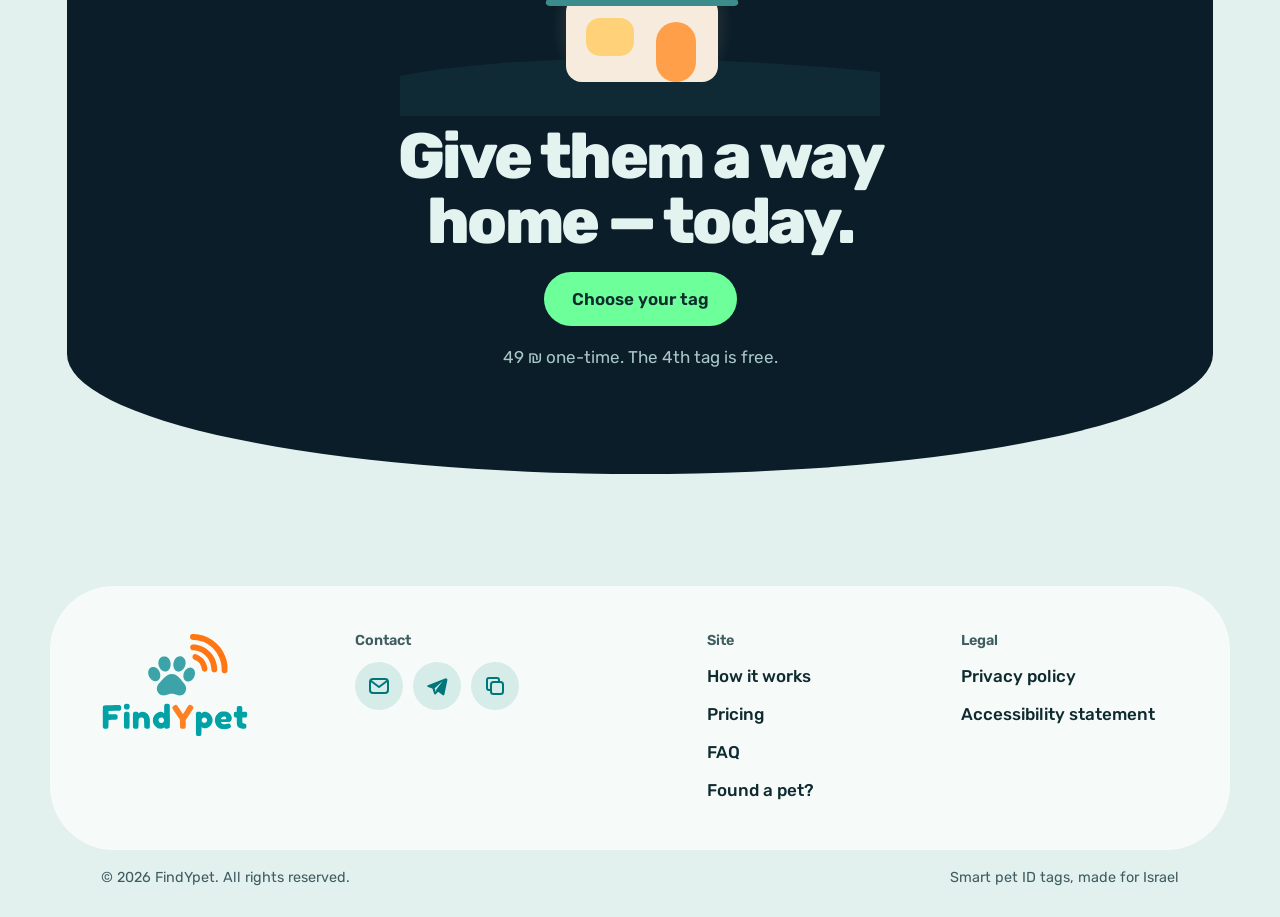
==== commit a120b978: "Homepage: the new design at /, /he/ and /ru/ in English, Hebrew and Russian - index.html is the new " ====
--- a/index.html
+++ b/index.html
@@ -1,382 +1,1164 @@
-<!DOCTYPE html>
+<!doctype html>
 <html lang="en">
 <head>
-    <meta charset="UTF-8">
-    <meta name="viewport" content="width=device-width, initial-scale=1.0">
+    <meta charset="utf-8">
+    <meta name="viewport" content="width=device-width, initial-scale=1, viewport-fit=cover">
     <title>FindYpet — the fastest way home for a lost pet</title>
-    <meta name="description" content="Smart pet ID tag: your phone number, a QR code and NFC. Anyone who finds your pet can call you, message you on WhatsApp or send their location — from any phone, no app, no subscription.">
-    <meta name="theme-color" content="#00A2A6">
-    <meta property="og:title" content="FindYpet — the fastest way home for a lost pet">
-    <meta property="og:description" content="A tag with your number, a QR code and NFC. Whoever finds your pet reaches you in seconds — from any phone, no app needed.">
-    <meta property="og:image" content="https://findy-pet.com/assets/logo.png">
-    <meta property="og:url" content="https://findy-pet.com/">
+    <meta name="description" content="Glow-in-the-dark pet ID tag with your number, a QR code and NFC.">
     <link rel="canonical" href="https://findy-pet.com/">
     <link rel="preload" href="/assets/fonts/rubik-latin.woff2" as="font" type="font/woff2" crossorigin>
     <link rel="stylesheet" href="/css/fonts.css">
-    <link rel="stylesheet" href="css/style.css?v=11">
-    <link rel="icon" href="assets/mark.svg" type="image/svg+xml">
-    <link rel="icon" href="assets/logo.png" sizes="any">
+    <link rel="icon" href="/assets/mark.svg" type="image/svg+xml">
+    <link rel="icon" href="/assets/logo.png" sizes="any">
+    <script>window.FY_MODEL_URL = '/assets/findypet-tag-model.json?v=12';</script>
+    <!-- Google Analytics 4: the page already sends events (hero_showcase, story_step, select_item, upsell_view,
+         begin_checkout, faq_open, glow_toggle, scroll_depth, cta_click…) to window.dataLayer. To turn GA on, allow
+         https://www.googletagmanager.com in csp() in worker/src/worker.js and add the gtag snippet here. -->
+<style>:root{padding-top:env(safe-area-inset-top,0px);padding-bottom:env(safe-area-inset-bottom,0px)}body{margin:0}img{max-width:100%}[hidden]{display:none!important}
+/* test site only (test.findy-pet.com): the TEST banner sits at the bottom, clear of the floating nav */
+.stage-banner{position:fixed;left:0;right:0;bottom:0;z-index:90}
+body:has(.stage-banner) .toast{bottom:calc(env(safe-area-inset-bottom,0px) + 72px)}
+body:has(.stage-banner) .site-foot{padding-bottom:56px}
+</style>
+<style>
+/* Layout concept: "The way home" — one dotted walk path winds down the page; every section is a soft capsule
+   that rolls out from that path as you reach it, and a small dog trots along it until it reaches the house at the end. */
+:root{
+  --ground:#E3F1EE; --surface:#F6FBFA; --surface-2:#D6ECE8; --ink:#0F2B30; --ink-soft:#3F5C61; --line:#BCD8D3;
+  --teal:#00A2A6; --teal-ink:#00767A; --btn:#00767A; --btn-ink:#FFFFFF; --btn-hover:#005F63;
+  --apricot:#FF9F4A; --apricot-ink:#9A4A0B; --apricot-soft:#FFE6CF;
+  --glow:#6DFF9A; --glow-ink:#0F2B30; --strap:#0E7C80;
+  --alert:#D93F3F; --alert-soft:#FDE3E1; --alert-ink:#8E1F1F;
+  --trail-faint:#C6DFDA; --trail:#00A2A6;
+  --night:#0B1D29; --night-2:#16323F; --night-ink:#E2F3F0; --night-soft:#A9C6C8;
+  --sun:#FFC765; --moon:#EAF6F0; --nightsky:#0E2233;
+  --frame:#12262E; --scr:#FFFFFF; --scr-2:#EEF6F4; --scr-ink:#0F2B30; --scr-soft:#4A6569; --bubble-me:#00767A; --bubble-me-ink:#FFFFFF;
+  --card:#F6FBFA; --card-ink:#0F2B30; --card-soft:#4A6569;
+  --disc-hi:#FBFFFE; --disc-lo:#C3E6DF;
+  --shadow:rgba(10,52,56,.16);
+  --font:"Rubik","Assistant","Segoe UI",system-ui,-apple-system,sans-serif;
+  --r-capsule:clamp(30px,5vw,64px); --r-soft:24px;
+  --ease-out:cubic-bezier(.16,1,.3,1); --ease-back:cubic-bezier(.34,1.56,.64,1);
+}
+@media (prefers-color-scheme: dark){
+  :root:not([data-theme="light"]){
+    --ground:#0A1922; --surface:#102633; --surface-2:#18374A; --ink:#E2F3F0; --ink-soft:#A6C4C5; --line:#264757;
+    --teal:#22B8BB; --teal-ink:#6BD9DB; --btn:#6BD9DB; --btn-ink:#06222A; --btn-hover:#8DE6E7;
+    --apricot:#FFAE63; --apricot-ink:#FFC48F; --apricot-soft:#3B2B1D;
+    --alert:#FF7A7A; --alert-soft:#3D1F24; --alert-ink:#FFB3B3;
+    --trail-faint:#1B3746; --trail:#3CCFD2;
+    --night:#06131B; --night-2:#112B39;
+    --scr:#0F222C; --scr-2:#18323F; --scr-ink:#E2F3F0; --scr-soft:#A6C4C5; --bubble-me:#22B8BB; --bubble-me-ink:#06222A;
+    --disc-hi:#1A4152; --disc-lo:#0A1A24;
+    --shadow:rgba(0,0,0,.45);
+    color-scheme:dark;
+  }
+}
+:root[data-theme="dark"]{
+  --ground:#0A1922; --surface:#102633; --surface-2:#18374A; --ink:#E2F3F0; --ink-soft:#A6C4C5; --line:#264757;
+  --teal:#22B8BB; --teal-ink:#6BD9DB; --btn:#6BD9DB; --btn-ink:#06222A; --btn-hover:#8DE6E7;
+  --apricot:#FFAE63; --apricot-ink:#FFC48F; --apricot-soft:#3B2B1D;
+  --alert:#FF7A7A; --alert-soft:#3D1F24; --alert-ink:#FFB3B3;
+  --trail-faint:#1B3746; --trail:#3CCFD2;
+  --night:#06131B; --night-2:#112B39;
+  --scr:#0F222C; --scr-2:#18323F; --scr-ink:#E2F3F0; --scr-soft:#A6C4C5; --bubble-me:#22B8BB; --bubble-me-ink:#06222A;
+  --disc-hi:#1A4152; --disc-lo:#0A1A24;
+  --shadow:rgba(0,0,0,.45);
+  color-scheme:dark;
+}
+
+*,*::before,*::after{box-sizing:border-box}
+html{scroll-behavior:smooth;-webkit-text-size-adjust:100%}
+body{background:var(--ground);color:var(--ink);font-family:var(--font);font-size:1.0625rem;line-height:1.6;-webkit-font-smoothing:antialiased}
+body::before{content:"";position:fixed;inset:0 0 auto;height:env(safe-area-inset-top,0px);z-index:70;background:var(--ground)}
+::selection{background:var(--glow);color:var(--glow-ink)}
+a{color:inherit}
+:focus-visible{outline:3px solid var(--teal);outline-offset:3px}
+h1,h2,h3{margin:0;line-height:1.02;letter-spacing:-.028em;text-wrap:balance}
+p{margin:0}
+button{font-family:inherit}
+[hidden]{display:none!important}
+.vh{position:absolute!important;width:1px;height:1px;overflow:hidden;clip:rect(0 0 0 0);white-space:nowrap}
+.icon{width:24px;height:24px;flex:none}
+
+/* ---------- Collar (nav) ---------- */
+.collar{position:fixed;z-index:60;top:calc(env(safe-area-inset-top,0px) + 12px);left:50%;transform:translateX(-50%);
+  width:min(1180px,calc(100% - 2 * max(16px, env(safe-area-inset-left,0px))));
+  display:flex;align-items:center;gap:10px;padding:7px 7px 7px 16px;border-radius:999px;
+  background:color-mix(in srgb,var(--surface) 86%,transparent);backdrop-filter:blur(16px) saturate(1.4);-webkit-backdrop-filter:blur(16px) saturate(1.4);
+  box-shadow:inset 0 0 0 1px var(--line),0 14px 34px -22px var(--shadow)}
+.brand{display:inline-flex;align-items:center;gap:7px;text-decoration:none;min-height:44px}
+.brand-mark{width:44px;height:34px;flex:none;display:block}
+.brand-word{width:82px;height:19px;flex:none;display:block}
+.collar-links{display:flex;gap:2px;margin-left:auto}
+.collar-links a{padding:10px 14px;border-radius:999px;text-decoration:none;font-weight:500;font-size:.96rem;transition:background-color .2s}
+.collar-links a:hover{background:var(--surface-2)}
+.langs{display:flex;gap:2px;padding:3px;border-radius:999px;background:var(--surface-2)}
+.langs button{border:0;background:transparent;color:var(--ink-soft);font-weight:600;font-size:.85rem;min-width:38px;min-height:34px;border-radius:999px;cursor:pointer}
+.langs button[aria-pressed="true"]{background:var(--surface);color:var(--ink)}
+.tag-btn{position:relative;display:inline-flex;align-items:center;gap:9px;min-height:46px;padding:0 20px 0 14px;border-radius:15px 15px 23px 23px;
+  background:var(--btn);color:var(--btn-ink);font-weight:600;text-decoration:none;white-space:nowrap;
+  transform-origin:50% -14px;transform:rotate(var(--swing,0deg));transition:background-color .2s}
+.tag-btn:hover{background:var(--btn-hover)}
+.tag-btn .hole{width:10px;height:10px;border-radius:50%;background:var(--glow);box-shadow:inset 0 0 0 2.5px var(--btn-ink)}
+.menu-btn{display:none;border:0;min-width:46px;min-height:46px;border-radius:50%;background:var(--surface-2);color:var(--ink);cursor:pointer;place-items:center}
+.sheet{position:fixed;z-index:59;top:calc(env(safe-area-inset-top,0px) + 76px);left:max(16px,env(safe-area-inset-left,0px));right:max(16px,env(safe-area-inset-right,0px));
+  padding:14px;border-radius:32px;background:var(--surface);box-shadow:inset 0 0 0 1px var(--line),0 24px 50px -24px var(--shadow);
+  display:grid;gap:4px;transform-origin:50% 0;animation:sheetIn .45s var(--ease-out)}
+.sheet a{padding:14px 18px;border-radius:999px;text-decoration:none;font-weight:600;font-size:1.1rem}
+.sheet a:hover{background:var(--surface-2)}
+.sheet .langs{justify-self:start;margin:8px 0 0 10px}
+@keyframes sheetIn{from{transform:scale(.6,.2);border-radius:999px;opacity:0}to{transform:none;opacity:1}}
+@media (max-width:980px){.collar-links{display:none}.menu-btn{display:grid}.collar>.langs{margin-left:auto}.sheet .langs{display:none}}
+@media (max-width:600px){.collar{gap:6px;padding:6px 6px 6px 10px}.collar>.langs button{min-width:31px;min-height:32px;font-size:.78rem}.tag-btn{padding:0 12px 0 10px;gap:7px;font-size:.92rem;min-height:44px}.menu-btn{min-width:44px;min-height:44px}}
+@media (max-width:430px){.brand-word{display:none}}
+@media (max-width:380px){.tag-btn{padding:0 14px 0 12px;font-size:.95rem}.brand-word{width:70px;height:16px}.brand-mark{width:36px;height:28px}}
+
+/* ---------- Main + trail ---------- */
+main{position:relative;overflow-x:clip;padding-left:max(16px,env(safe-area-inset-left,0px));padding-right:max(16px,env(safe-area-inset-right,0px));padding-bottom:40px}
+.trail{position:absolute;left:0;top:0;width:100%;z-index:1;pointer-events:none;overflow:visible}
+.trail-dog{position:absolute;left:0;top:0;width:44px;height:44px;z-index:4;pointer-events:none;will-change:transform}
+.trail-dog img,.trail-dog .dog-ico{width:100%;height:100%;display:block;border-radius:50%;object-fit:cover;box-shadow:0 0 0 3px var(--surface),0 6px 14px -6px var(--shadow)}
+.trail-dog.arrived .dog-ico{animation:hop .6s var(--ease-back) 2}
+@keyframes hop{50%{translate:0 -12px}}
+
+/* ---------- Hero ---------- */
+.hero{position:relative;z-index:2;width:min(1180px,100%);margin:0 auto;padding-top:calc(env(safe-area-inset-top,0px) + 112px);
+  display:grid;grid-template-columns:minmax(0,1.04fr) minmax(0,.96fr);gap:clamp(24px,4vw,64px);align-items:center}
+.kicker{display:inline-flex;align-items:center;gap:10px;padding:6px 16px 6px 6px;border-radius:999px;background:var(--surface);font-weight:500;color:var(--teal-ink);font-size:.98rem}
+.kicker .dot{width:28px;height:28px;border-radius:50%;background:var(--glow);display:grid;place-items:center;color:var(--glow-ink)}
+.kicker .dot svg{width:16px;height:16px}
+h1{font-size:clamp(2.55rem,5.7vw,5rem);font-weight:800;letter-spacing:-.04em;line-height:.97;margin-top:20px}
+.lede{font-size:clamp(1.1rem,1.45vw,1.32rem);line-height:1.5;color:var(--ink-soft);max-width:34ch;margin-top:22px}
+.cta-row{display:flex;flex-wrap:wrap;gap:12px;margin-top:30px}
+.btn{display:inline-flex;align-items:center;justify-content:center;gap:10px;min-height:54px;padding:0 28px;border-radius:999px;border:0;cursor:pointer;
+  font:600 1.06rem var(--font);text-decoration:none;transition:transform .35s var(--ease-back),background-color .2s,box-shadow .2s}
+.btn:active{transform:scale(.96)}
+.btn-primary{background:var(--btn);color:var(--btn-ink)}
+.btn-primary:hover{background:var(--btn-hover);transform:translateY(-2px)}
+.btn-ghost{background:var(--surface);color:var(--ink);box-shadow:inset 0 0 0 1.5px var(--line)}
+.btn-ghost:hover{box-shadow:inset 0 0 0 2px var(--teal);transform:translateY(-2px)}
+.btn-glow{background:var(--glow);color:var(--glow-ink);box-shadow:0 0 0 0 var(--glow)}
+.btn-glow:hover{box-shadow:0 0 34px 2px color-mix(in srgb,var(--glow) 55%,transparent);transform:translateY(-2px)}
+.price-line{display:flex;flex-wrap:wrap;gap:8px;margin-top:22px}
+.chip{display:inline-flex;align-items:center;gap:6px;min-height:36px;padding:0 14px;border-radius:999px;background:var(--surface);font-size:.95rem;color:var(--ink-soft)}
+.chip b{color:var(--ink);font-weight:700}
+
+.hero-stage{position:relative;display:grid;justify-items:center;gap:16px}
+.disc{position:relative;width:min(560px,100%);aspect-ratio:1;max-width:100%;border-radius:50%;overflow:hidden;isolation:isolate;
+  background:radial-gradient(circle at 50% 36%,var(--disc-hi),var(--disc-lo) 72%);transition:background .9s ease}
+.disc[data-night="true"]{--disc-hi:#173E55;--disc-lo:#040E15}
+.disc .stars{position:absolute;inset:0;opacity:0;transition:opacity .9s ease;z-index:0;
+  background-image:radial-gradient(1.6px 1.6px at 18% 22%,#EAF6F0 50%,transparent 51%),radial-gradient(1.2px 1.2px at 72% 16%,#EAF6F0 50%,transparent 51%),
+  radial-gradient(1.8px 1.8px at 84% 42%,#EAF6F0 50%,transparent 51%),radial-gradient(1.2px 1.2px at 30% 70%,#EAF6F0 50%,transparent 51%),
+  radial-gradient(1.4px 1.4px at 60% 82%,#EAF6F0 50%,transparent 51%),radial-gradient(1px 1px at 44% 12%,#EAF6F0 50%,transparent 51%),
+  radial-gradient(1.4px 1.4px at 10% 52%,#EAF6F0 50%,transparent 51%),radial-gradient(1.2px 1.2px at 90% 70%,#EAF6F0 50%,transparent 51%)}
+.disc[data-night="true"] .stars{opacity:1}
+.disc .ground-arc{position:absolute;left:-10%;right:-10%;bottom:-62%;height:80%;border-radius:50%;background:var(--surface-2);z-index:0;transition:background .9s}
+.disc[data-night="true"] .ground-arc{background:#0C2430}
+.tag-slot{position:absolute;inset:0;z-index:1}
+.tag-slot canvas{display:block;width:100%;height:100%;touch-action:pan-y;cursor:grab;outline:none}
+.tag-slot canvas:focus-visible{box-shadow:inset 0 0 0 3px var(--teal);border-radius:50%}
+.tag-fallback{position:absolute;inset:18%;width:64%;height:64%}
+.tag-slot.has-3d .tag-fallback{display:none}
+.sat{position:absolute;z-index:2;display:inline-flex;align-items:center;gap:7px;min-height:38px;padding:0;padding-inline:8px 14px;border-radius:999px;background:var(--surface);
+  color:var(--ink);font-weight:600;font-size:.92rem;box-shadow:0 10px 24px -14px var(--shadow);animation:bob 5s ease-in-out infinite}
+.sat>span:first-child{width:26px;height:26px;border-radius:50%;display:grid;place-items:center;background:var(--glow);color:var(--glow-ink)}
+.sat svg{width:15px;height:15px}
+.sat-call{left:0;top:16%}.sat-scan{right:2%;top:30%;animation-delay:-1.6s}.sat-tap{left:6%;bottom:16%;animation-delay:-3.2s}
+@keyframes bob{50%{transform:translateY(-8px)}}
+.stage-row{display:flex;flex-wrap:wrap;align-items:center;justify-content:center;gap:10px 16px}
+.hint{font-size:.93rem;color:var(--ink-soft)}
+
+.night-switch{display:inline-flex;align-items:center;gap:12px;min-height:50px;padding:6px 20px 6px 6px;border-radius:999px;border:0;cursor:pointer;
+  background:var(--surface);color:var(--ink);font:600 1rem var(--font);box-shadow:inset 0 0 0 1.5px var(--line)}
+.night-switch .track{position:relative;width:60px;height:38px;border-radius:999px;background:var(--surface-2);transition:background-color .35s}
+.night-switch .knob{position:absolute;top:4px;left:4px;width:30px;height:30px;border-radius:50%;background:var(--sun);transition:transform .5s var(--ease-back),background-color .35s,box-shadow .35s}
+.night-switch[aria-pressed="true"] .track{background:var(--nightsky)}
+.night-switch[aria-pressed="true"] .knob{transform:translateX(22px);background:var(--moon);box-shadow:inset -8px -3px 0 0 #B6CEC6,0 0 18px 2px color-mix(in srgb,var(--glow) 60%,transparent)}
+
+/* rolling pebbles */
+.pebbles{position:relative;z-index:2;list-style:none;margin:28px auto 0;padding:0;width:min(1180px,100%);display:grid;grid-template-columns:repeat(4,minmax(0,1fr));gap:14px}
+.pebble{display:flex;align-items:center;gap:14px;padding:10px 20px 10px 10px;border-radius:999px;background:var(--surface);min-width:0}
+.pebble:nth-child(even){translate:0 22px}
+.pebble-ball{flex:none;width:64px;height:64px;border-radius:50%;display:grid;place-items:center;color:var(--btn-ink);background:var(--btn)}
+.pebble:nth-child(2) .pebble-ball{background:var(--apricot);color:#3A1C04}
+.pebble:nth-child(3) .pebble-ball{background:var(--surface-2);color:var(--ink)}
+.pebble:nth-child(4) .pebble-ball{background:var(--nightsky);color:var(--glow)}
+.pebble-ball svg{width:28px;height:28px}
+.pebble-text{min-width:0;line-height:1.3}
+.pebble-text b{display:block;font-weight:600}
+.pebble-text span{font-size:.92rem;color:var(--ink-soft)}
+@media (max-width:1060px){.pebbles{grid-template-columns:repeat(2,minmax(0,1fr))}}
+@media (max-width:860px){
+  .hero{grid-template-columns:minmax(0,1fr);padding-top:calc(env(safe-area-inset-top,0px) + 100px)}
+  .disc{width:min(440px,100%)}
+}
+@media (max-width:560px){
+  .pebbles{grid-template-columns:minmax(0,1fr);gap:12px}
+  .pebble:nth-child(even){translate:0 0;margin-left:12%}
+  .pebble:nth-child(odd){margin-right:12%}
+  .sat{font-size:.85rem;min-height:34px}
+}
+
+/* ---------- Capsules ---------- */
+.capsule{position:relative;z-index:2;width:min(1180px,calc(100% - 8vw));margin:clamp(80px,13vh,150px) auto 0;
+  padding-block:clamp(36px,6vw,84px);padding-inline:clamp(20px,5vw,76px);background:var(--surface);
+  border-radius:calc(var(--r-capsule) + var(--roll,0) * 170px);
+  transform-origin:var(--origin,50% 100%);
+  transform:translateX(calc(var(--side,1) * var(--roll,0) * 7%)) rotate(calc(var(--side,1) * var(--roll,0) * 3deg)) scale(calc(1 - var(--roll,0) * .06))}
+@media (max-width:600px){.capsule{width:calc(100% - 3vw)}}
+.sec-head{display:grid;gap:14px;max-width:62ch}
+.sec-head h2,.h2{font-size:clamp(2.05rem,4.2vw,3.5rem);font-weight:750;letter-spacing:-.035em}
+.sec-head p{color:var(--ink-soft);font-size:clamp(1.05rem,1.3vw,1.2rem);max-width:52ch}
+
+/* ---------- Story (plays by itself, never holds the scroll) ---------- */
+.story{position:relative;z-index:3;width:min(1320px,calc(100% - 8vw));height:auto;min-height:0;margin:clamp(80px,13vh,150px) auto 0;
+  background:var(--night);color:var(--night-ink);display:flex;flex-direction:column;overflow:hidden;
+  border-radius:var(--r-capsule);clip-path:inset(0 calc(var(--roll,0) * 9%) round calc(var(--r-capsule) + var(--roll,0) * 220px))}
+.story-head{display:flex;justify-content:space-between;align-items:flex-end;gap:10px 24px;flex-wrap:wrap;
+  padding:clamp(22px,3vw,36px) clamp(18px,3.5vw,44px) 14px}
+.story-head h2{font-size:clamp(1.8rem,3.6vw,3rem);font-weight:750}
+.story-head p{color:var(--night-soft);font-size:1rem}
+.story-stage{position:relative;flex:none;aspect-ratio:16/9;max-height:74svh;min-height:300px;margin:0 clamp(10px,1.6vw,22px);border-radius:calc(var(--r-capsule) - 12px);overflow:hidden;background:#BDE6E0}
+.scene{position:absolute;inset:0;width:100%;height:100%;display:block}
+.scene .leg,.scene .oleg,.scene .tail{transform-box:fill-box;transform-origin:50% 0}
+.scene .tail{transform-origin:100% 100%;animation:wag .5s ease-in-out infinite alternate}
+@keyframes wag{from{transform:rotate(-10deg)}to{transform:rotate(14deg)}}
+.scene .moving .leg-a,.scene .moving .oleg-a{animation:stepA .34s ease-in-out infinite alternate}
+.scene .moving .leg-b,.scene .moving .oleg-b{animation:stepA .34s ease-in-out infinite alternate-reverse}
+@keyframes stepA{from{transform:rotate(-20deg)}to{transform:rotate(20deg)}}
+.scene .twinkle{animation:twinkle 3s ease-in-out infinite alternate}
+@keyframes twinkle{from{opacity:.35}to{opacity:1}}
+.scene-bubble{position:absolute;left:0;top:0;z-index:2;max-width:210px;padding:12px 16px;border-radius:22px 22px 22px 6px;background:var(--card);color:var(--card-ink);
+  font-size:.95rem;line-height:1.35;box-shadow:0 18px 40px -18px rgba(0,0,0,.5);pointer-events:none;opacity:0;will-change:transform,opacity}
+.scene-bubble b{display:block;font-size:1.02rem}
+.alert-card{position:absolute;left:0;top:0;z-index:2;width:min(290px,78%);padding:14px;border-radius:26px;background:var(--card);color:var(--card-ink);
+  box-shadow:0 24px 50px -20px rgba(0,0,0,.55);pointer-events:none;opacity:0;will-change:transform,opacity}
+.alert-top{display:flex;align-items:center;gap:10px;font-size:.85rem;color:var(--card-soft)}
+.alert-top .app{width:28px;height:28px;border-radius:9px;background:#FFFFFF;box-shadow:inset 0 0 0 1px #D6E6E3;display:grid;place-items:center}
+.alert-top .app svg{width:22px;height:17px}
+.alert-top time{margin-left:auto}
+.alert-card h3{font-size:1.05rem;letter-spacing:-.01em;margin:10px 0 2px}
+.alert-card p{font-size:.92rem;color:var(--card-soft)}
+.mini-map{margin-top:10px;border-radius:18px;overflow:hidden;height:86px;background:#DCEFE8}
+.mini-map svg{width:100%;height:100%;display:block}
+.map-chips{display:flex;gap:6px;margin-top:10px}
+.map-chips span{flex:1;text-align:center;padding:7px 0;border-radius:999px;background:#E3F1EE;font-weight:600;font-size:.85rem;color:#0F2B30}
+.story-steps{list-style:none;margin:0;padding:14px clamp(10px,1.6vw,22px) clamp(12px,1.6vw,22px);display:grid;grid-template-columns:repeat(4,minmax(0,1fr));gap:10px}
+.step-btn{width:100%;height:100%;display:grid;grid-template-columns:auto minmax(0,1fr);gap:2px 12px;align-items:start;text-align:left;border:0;cursor:pointer;
+  padding:12px 16px 14px 12px;border-radius:26px;background:var(--night-2);color:var(--night-ink);transition:background-color .35s,transform .45s var(--ease-back)}
+.step-btn:hover{transform:translateY(-2px)}
+.step-num{grid-row:span 2;width:34px;height:34px;border-radius:50%;display:grid;place-items:center;font-weight:700;background:var(--night);color:var(--night-ink);transition:background-color .35s,color .35s}
+.step-title{font-weight:600;line-height:1.25;padding-top:6px}
+.step-text{font-size:.9rem;line-height:1.4;color:var(--night-soft)}
+.step-btn[aria-current="step"]{background:#E2F3F0;color:#0F2B30}
+.step-btn[aria-current="step"] .step-num{background:#6DFF9A;color:#0F2B30}
+.step-btn[aria-current="step"] .step-text{color:#3F5C61}
+.step-caption{display:none}
+@media (max-width:860px){
+  .story-head h2{font-size:1.75rem;line-height:1.15}
+  .step-caption{padding:6px 20px 22px!important;min-height:0!important}
+  .step-caption b{font-size:1.3rem!important}
+  .step-caption span{font-size:1.08rem!important;line-height:1.45!important}
+}
+@media (max-width:600px){
+  .hero-stage .sat,.hero-stage .hint{display:none}
+  .hero-stage{margin-top:18px}
+  .price-line{gap:8px}
+  .pebbles{margin-top:30px;gap:12px}
+  .pebble{padding:12px 20px 12px 12px}
+  .pebble-text b{font-size:1.08rem}
+  .sec-head p{font-size:1.08rem;line-height:1.5}
+}
+.story-ctl{display:flex;align-items:center;gap:14px}
+.story-play{display:inline-flex;align-items:center;gap:8px;min-height:44px;padding:0 18px 0 14px;border:0;border-radius:999px;background:var(--night-2);color:var(--night-ink);font:inherit;font-weight:600;font-size:.95rem;cursor:pointer;transition:background-color .3s}
+.story-play:hover{background:#26475A}
+.story-play:focus-visible{outline:3px solid #6DFF9A;outline-offset:2px}
+.story-play svg{width:18px;height:18px;fill:currentColor}
+.story-play .i-play,.story-play[aria-pressed="false"] .i-pause{display:none}
+.story-play[aria-pressed="false"] .i-play{display:block}
+.story-progress{position:absolute;left:18px;right:18px;bottom:14px;z-index:3;height:4px;border-radius:4px;background:rgba(255,255,255,.28);overflow:hidden;pointer-events:none}
+.story-progress i{display:block;width:100%;height:100%;background:#6DFF9A;transform-origin:0 50%;transform:scaleX(0)}
+@media (max-width:860px){
+  .story-steps{grid-template-columns:repeat(4,auto);justify-content:center;gap:10px;padding-top:12px;padding-bottom:4px}
+  .step-btn{grid-template-columns:auto;padding:5px;border-radius:50%;width:auto;height:auto}
+  .step-btn .step-title,.step-btn .step-text{display:none}
+  .step-num{grid-row:auto;width:40px;height:40px}
+  .step-caption{display:block;padding:4px clamp(18px,4vw,30px) 18px;min-height:96px}
+  .step-caption b{display:block;font-size:1.1rem;line-height:1.25}
+  .step-caption span{display:block;color:var(--night-soft);font-size:.95rem;line-height:1.4;margin-top:4px}
+  .story-head{padding-bottom:12px;align-items:center}
+  .story-head p{display:none}
+  .story-stage{aspect-ratio:4/5;max-height:66svh}
+}
+@media (max-width:600px){.story{width:calc(100% - 3vw)}}
+.story.static{height:auto;min-height:0}
+.story.static .story-stage{flex:none;aspect-ratio:16/9}
+@media (max-width:860px){.story.static .story-stage{aspect-ratio:4/5}}
+
+/* ---------- Compare ---------- */
+.compare-grid{display:grid;gap:12px;margin-top:clamp(28px,4vw,44px)}
+.cmp-head,.cmp-row{display:grid;grid-template-columns:minmax(120px,.7fr) minmax(0,1fr) minmax(0,1fr);gap:12px;align-items:stretch}
+.cmp-head span{font-weight:600;font-size:.95rem;padding:0 22px;color:var(--ink-soft)}
+.cmp-head span:last-child{color:var(--teal-ink)}
+.cmp-label{display:flex;align-items:center;font-weight:600}
+.cmp-a,.cmp-b{display:flex;align-items:center;gap:12px;padding:14px 22px;border-radius:999px;line-height:1.35;min-width:0}
+.cmp-a{background:var(--surface-2);color:var(--ink-soft)}
+.cmp-b{background:var(--btn);color:var(--btn-ink);font-weight:500}
+.cmp-b svg,.cmp-a svg{width:20px;height:20px;flex:none}
+.cmp-note{margin-top:26px;max-width:62ch;color:var(--ink-soft);padding:16px 22px;border-radius:28px;box-shadow:inset 0 0 0 1.5px var(--line)}
+@media (max-width:760px){
+  .cmp-head{display:none}
+  .cmp-row{grid-template-columns:minmax(0,1fr);gap:6px;padding:14px;border-radius:30px;background:var(--ground)}
+  .cmp-label{padding:2px 8px 4px}
+  .cmp-a,.cmp-b{border-radius:22px}
+  .cmp-a::before{content:"Microchip";font-weight:600;font-size:.8rem;flex:none;min-width:72px}
+  .cmp-b::before{content:"Tag";font-weight:700;font-size:.8rem;flex:none;min-width:72px}
+}
+
+/* ---------- Demo (two phones) ---------- */
+.view-switch{display:none;margin-top:24px;padding:4px;border-radius:999px;background:var(--surface-2);gap:4px;width:max-content;max-width:100%}
+.view-switch button{position:relative;border:0;min-height:44px;padding:0 18px;border-radius:999px;background:transparent;color:var(--ink-soft);font-weight:600;font-size:.98rem;cursor:pointer}
+.view-switch button[aria-selected="true"]{background:var(--surface);color:var(--ink)}
+.view-switch .badge{position:absolute;top:6px;right:8px;width:10px;height:10px;border-radius:50%;background:var(--apricot);display:none}
+.view-switch .badge.on{display:block;animation:pulse 1s ease-in-out infinite}
+@keyframes pulse{50%{transform:scale(1.5)}}
+.phones{display:grid;grid-template-columns:minmax(0,340px) minmax(80px,1fr) minmax(0,340px);align-items:center;justify-content:center;margin-top:clamp(28px,4vw,48px)}
+.phone{margin:0;display:grid;gap:12px;justify-items:center}
+.phone figcaption{font-weight:600;font-size:.95rem;color:var(--ink-soft)}
+.phone-body{position:relative;width:100%;max-width:340px;aspect-ratio:9/18;padding:10px;border-radius:46px;background:var(--frame);box-shadow:0 30px 60px -30px var(--shadow)}
+.phone-body::before{content:"";position:absolute;top:18px;left:50%;width:84px;height:22px;margin-left:-42px;border-radius:999px;background:var(--frame);z-index:5}
+.screen{position:relative;height:100%;border-radius:37px;overflow:hidden;background:var(--scr);color:var(--scr-ink);font-size:.95rem;line-height:1.4}
+.status{display:flex;justify-content:space-between;padding:14px 26px 0;font-size:.8rem;font-weight:600;height:40px}
+.scr{position:absolute;inset:40px 0 0 0;display:flex;flex-direction:column;overflow-y:auto;scrollbar-width:none}
+.scr::-webkit-scrollbar{display:none}
+.scr-idle{align-items:center;text-align:center;padding:12px 18px 18px;gap:12px}
+.collar-art{position:relative;width:100%;max-width:230px;aspect-ratio:1.3}
+.collar-art svg{width:100%;height:100%;display:block;overflow:visible}
+.collar-art .ripple{transform-box:fill-box;transform-origin:center;opacity:0}
+.scr-idle.tapping .ripple{animation:ripple 1s var(--ease-out) forwards}
+.scr-idle.tapping .ripple:nth-of-type(2){animation-delay:.18s}
+.scr-idle.tapping .ripple:nth-of-type(3){animation-delay:.36s}
+@keyframes ripple{from{opacity:.9;transform:scale(.3)}to{opacity:0;transform:scale(1.6)}}
+.scanbox{position:absolute;inset:6% 14%;border-radius:18px;opacity:0;pointer-events:none;
+  background:linear-gradient(var(--teal),var(--teal)) top left/18px 3px no-repeat,linear-gradient(var(--teal),var(--teal)) top left/3px 18px no-repeat,
+  linear-gradient(var(--teal),var(--teal)) top right/18px 3px no-repeat,linear-gradient(var(--teal),var(--teal)) top right/3px 18px no-repeat,
+  linear-gradient(var(--teal),var(--teal)) bottom left/18px 3px no-repeat,linear-gradient(var(--teal),var(--teal)) bottom left/3px 18px no-repeat,
+  linear-gradient(var(--teal),var(--teal)) bottom right/18px 3px no-repeat,linear-gradient(var(--teal),var(--teal)) bottom right/3px 18px no-repeat}
+.scanbox::after{content:"";position:absolute;left:6%;right:6%;top:10%;height:3px;border-radius:3px;background:var(--glow);box-shadow:0 0 12px 2px var(--glow)}
+.scr-idle.scanning .scanbox{opacity:1}
+.scr-idle.scanning .scanbox::after{animation:scan 1s ease-in-out 1}
+@keyframes scan{0%{top:10%}50%{top:86%}100%{top:10%}}
+.idle-title{font-weight:700;font-size:1.12rem;line-height:1.25}
+.idle-sub{color:var(--scr-soft);font-size:.92rem}
+.method{display:flex;align-items:center;gap:12px;width:100%;min-height:52px;padding:0 16px 0 8px;border:0;border-radius:999px;cursor:pointer;
+  background:var(--scr-2);color:var(--scr-ink);font:600 .98rem var(--font);text-align:left;transition:transform .35s var(--ease-back),background-color .2s}
+.method:hover{transform:translateX(4px)}
+.method .mi{width:38px;height:38px;border-radius:50%;display:grid;place-items:center;background:var(--glow);color:var(--glow-ink)}
+.method .mi svg{width:20px;height:20px}
+.methods{display:grid;gap:8px;width:100%;margin-top:auto}
+.scr-page{padding:0 0 16px;animation:sheetUp .6s var(--ease-out)}
+@keyframes sheetUp{from{transform:translateY(60%);border-radius:60px 60px 0 0;opacity:.3}to{transform:none;opacity:1}}
+.lost-banner{display:none;margin:8px 12px 0;padding:10px 14px;border-radius:20px;background:var(--alert);color:#fff;font-size:.88rem;line-height:1.35}
+.lost-banner b{display:block;font-size:.98rem}
+.scr-page.lost .lost-banner{display:block;animation:sheetUp .5s var(--ease-out)}
+.pet-top{display:grid;justify-items:center;text-align:center;gap:6px;padding:14px 18px 6px}
+.avatar{width:96px;height:96px;border-radius:50%;background:var(--apricot-soft);display:grid;place-items:center;box-shadow:0 0 0 5px var(--scr),0 0 0 7px var(--glow)}
+.scr-page.lost .avatar{box-shadow:0 0 0 5px var(--scr),0 0 0 7px var(--alert)}
+.avatar svg{width:74px;height:74px}
+.pet-top h3{font-size:1.3rem;letter-spacing:-.02em}
+.pet-top p{color:var(--scr-soft);font-size:.92rem}
+.note{margin:8px 14px 0;padding:12px 14px;border-radius:20px;background:var(--apricot-soft);font-size:.9rem;line-height:1.35}
+.note b{display:block;color:var(--apricot-ink)}
+.page-actions{display:grid;gap:8px;padding:12px 14px 0}
+.pa{display:flex;align-items:center;justify-content:center;gap:9px;min-height:48px;border:0;border-radius:999px;font:600 .98rem var(--font);cursor:pointer;transition:transform .35s var(--ease-back),filter .2s}
+.pa:active{transform:scale(.96)}
+.pa svg{width:19px;height:19px}
+.pa-call{background:var(--btn);color:var(--btn-ink)}
+.pa-wa{background:var(--scr-2);color:var(--scr-ink)}
+.pa-notify{background:var(--apricot);color:#3A1C04}
+.pa-notify[disabled]{filter:saturate(.3);cursor:default}
+.loc{display:flex;align-items:center;justify-content:space-between;gap:10px;padding:8px 6px 0 8px;font-size:.9rem}
+.mini-switch{position:relative;flex:none;width:52px;height:32px;border:0;border-radius:999px;background:var(--scr-2);cursor:pointer;box-shadow:inset 0 0 0 1.5px var(--line)}
+.mini-switch::after{content:"";position:absolute;top:4px;left:4px;width:24px;height:24px;border-radius:50%;background:var(--scr-soft);transition:transform .4s var(--ease-back),background-color .2s}
+.mini-switch[aria-checked="true"]{background:var(--btn)}
+.mini-switch[aria-checked="true"]::after{transform:translateX(20px);background:var(--btn-ink)}
+.page-fine{padding:10px 18px 0;font-size:.8rem;color:var(--scr-soft);text-align:center}
+.scr-call{align-items:center;justify-content:center;gap:10px;text-align:center;background:var(--frame);color:#E2F3F0}
+.scr-call .avatar{box-shadow:0 0 0 5px var(--frame),0 0 0 7px var(--glow);animation:pulse 1.4s ease-in-out infinite}
+.scr-call small{color:#A9C6C8}
+.end-call{margin-top:26px;width:62px;height:62px;border-radius:50%;border:0;background:#E5484D;color:#fff;cursor:pointer;display:grid;place-items:center}
+.end-call svg{width:26px;height:26px;transform:rotate(135deg)}
+
+.chat-head{display:flex;align-items:center;gap:10px;padding:6px 14px 10px;border-bottom:1px solid var(--line)}
+.bot-ava{width:38px;height:38px;border-radius:50%;background:#FFFFFF;box-shadow:inset 0 0 0 1px var(--line);display:grid;place-items:center;flex:none}
+.bot-ava svg{width:28px;height:22px}
+.chat-head b{display:block;font-size:.98rem}
+.chat-head small{color:var(--scr-soft)}
+.chat{flex:1;overflow-y:auto;padding:12px 12px 6px;display:flex;flex-direction:column;gap:8px;scrollbar-width:none}
+.chat::-webkit-scrollbar{display:none}
+.msg{max-width:86%;padding:9px 13px;border-radius:20px 20px 20px 6px;background:var(--scr-2);font-size:.9rem;line-height:1.38;animation:msgIn .5s var(--ease-back)}
+.msg.me{align-self:flex-end;border-radius:20px 20px 6px 20px;background:var(--bubble-me);color:var(--bubble-me-ink);font-weight:600}
+.msg b{display:block}
+.msg .mini-map{height:74px;margin-top:8px}
+.msg .map-chips span{background:var(--scr);color:var(--scr-ink)}
+@keyframes msgIn{from{opacity:0;transform:translateY(14px) scale(.9)}to{opacity:1;transform:none}}
+.cmds{display:flex;gap:6px;padding:8px 10px 14px;border-top:1px solid var(--line)}
+.cmds button{flex:1;min-height:42px;border:0;border-radius:999px;background:var(--scr-2);color:var(--scr-ink);font:600 .92rem var(--font);cursor:pointer;transition:transform .35s var(--ease-back)}
+.cmds button:active{transform:scale(.94)}
+.cmds button[data-cmd="/lost"]{background:var(--alert-soft);color:var(--alert-ink)}
+.ring{position:absolute;inset:40px 0 0;z-index:4;display:grid;place-content:center;justify-items:center;gap:8px;text-align:center;background:var(--frame);color:#E2F3F0;animation:sheetUp .45s var(--ease-out)}
+.ring .avatar{background:#16323F;box-shadow:0 0 0 5px var(--frame),0 0 0 7px var(--glow);animation:pulse 1s ease-in-out infinite}
+.ring .avatar svg{width:40px;height:40px;color:#6DFF9A}
+.ring small{color:#A9C6C8}
+.wire{position:relative;height:140px;margin:0 6px}
+.wire svg{width:100%;height:100%;overflow:visible;display:block}
+.wire .pulse-dot{offset-path:path("M0 70 C 60 10, 120 130, 180 70");offset-distance:0%;opacity:0}
+.wire.go .pulse-dot{animation:travel 1s var(--ease-out) forwards}
+.wire.back .pulse-dot{animation:travel 1s var(--ease-out) reverse forwards}
+@keyframes travel{0%{offset-distance:0%;opacity:1}90%{opacity:1}100%{offset-distance:100%;opacity:0}}
+.demo-foot{display:flex;flex-wrap:wrap;align-items:center;gap:12px;margin-top:clamp(28px,4vw,44px)}
+.perks{display:flex;flex-wrap:wrap;gap:8px;list-style:none;margin:0;padding:0}
+.perks li{display:inline-flex;align-items:center;gap:8px;min-height:40px;padding:0;padding-inline:8px 16px;border-radius:999px;background:var(--ground);font-size:.94rem}
+.perks li>span:first-child{width:26px;height:26px;border-radius:50%;display:grid;place-items:center;background:var(--glow);color:var(--glow-ink)}
+.perks li svg{width:14px;height:14px}
+@media (max-width:860px){
+  .view-switch{display:flex}
+  .phones{grid-template-columns:minmax(0,340px)}
+  .phones .wire{display:none}
+  .phones[data-view="finder"] .phone-owner,.phones[data-view="owner"] .phone-finder{display:none}
+}
+
+/* ---------- Order ---------- */
+.order-grid{display:grid;grid-template-columns:minmax(0,.92fr) minmax(0,1fr);gap:clamp(24px,5vw,72px);align-items:center}
+.pocket{display:grid;justify-items:center;gap:16px}
+.pocket .disc{width:min(470px,100%)}
+.config{display:grid;gap:18px;min-width:0}
+.field{display:grid;gap:6px}
+.field label,.packs legend{font-weight:600;font-size:.95rem}
+.field input{width:100%;min-height:56px;padding:0 22px;border-radius:999px;border:0;background:var(--ground);color:var(--ink);font:500 1.1rem var(--font);box-shadow:inset 0 0 0 1.5px var(--line);transition:box-shadow .2s}
+.field input:focus{outline:none;box-shadow:inset 0 0 0 2.5px var(--teal)}
+.packs{border:0;margin:0;padding:0;display:grid;grid-template-columns:repeat(3,minmax(0,1fr));gap:10px}
+.packs legend{padding:0;margin-bottom:8px}
+.pack{position:relative;cursor:pointer}
+.pack input{position:absolute;opacity:0;inset:0;cursor:pointer}
+.pack-body{display:grid;justify-items:center;gap:2px;padding:16px 8px;border-radius:30px;background:var(--ground);box-shadow:inset 0 0 0 1.5px var(--line);text-align:center;transition:transform .22s var(--ease-out)}
+.pack,.pack input,.upsell-btn,.btn,.step-btn,.story-play,.night-switch,.view-switch button{-webkit-tap-highlight-color:transparent}
+.pack-body b{font-size:1.02rem}
+.pack-body span{color:var(--ink-soft);font-size:.95rem;font-variant-numeric:tabular-nums}
+.pack-body small{font-size:.78rem;color:var(--teal-ink);font-weight:600}
+.pack input:checked + .pack-body{background:var(--btn);color:var(--btn-ink);box-shadow:none;transform:translateY(-4px)}
+.pack input:checked + .pack-body span,.pack input:checked + .pack-body small{color:var(--btn-ink)}
+.pack input:focus-visible + .pack-body{outline:3px solid var(--teal);outline-offset:3px}
+.tag-row{display:flex;gap:8px;min-height:40px;align-items:center}
+.mini-tag{width:46px;height:35px;animation:rollIn .7s var(--ease-back) both}
+@keyframes rollIn{from{transform:translateX(60px) rotate(220deg) scale(.5);opacity:0}to{transform:none;opacity:1}}
+.total{display:flex;align-items:baseline;gap:10px;flex-wrap:wrap}
+.total b{font-size:clamp(2rem,3.4vw,2.6rem);font-weight:750;letter-spacing:-.03em;font-variant-numeric:tabular-nums}
+.total span{color:var(--ink-soft)}
+.fine{font-size:.9rem;color:var(--ink-soft);max-width:52ch}
+.care{display:flex;flex-wrap:wrap;align-items:center;gap:10px 18px;margin-top:clamp(28px,4vw,44px);padding:16px 18px 16px 24px;border-radius:999px;background:var(--apricot-soft)}
+.care p{flex:1 1 320px;line-height:1.45}
+.care a{display:inline-flex;align-items:center;min-height:44px;padding:0 18px;border-radius:999px;background:var(--surface);font-weight:600;text-decoration:none}
+@media (max-width:860px){.order-grid{grid-template-columns:minmax(0,1fr)}.care{border-radius:32px}}
+@media (max-width:420px){.packs{grid-template-columns:minmax(0,1fr)}.pack-body{grid-template-columns:1fr auto auto;justify-items:start;align-items:center;gap:8px;padding:14px 22px;border-radius:999px}}
+
+/* ---------- Journey ---------- */
+.road{position:relative;margin-top:clamp(28px,4vw,48px)}
+.road-svg{display:block;width:100%;height:auto;overflow:visible}
+.road-steps{list-style:none;margin:8px 0 0;padding:0;display:grid;grid-template-columns:repeat(4,minmax(0,1fr));gap:14px}
+.road-steps li{display:grid;gap:4px;padding:0 6px;transition:opacity .3s}
+.road-steps .n{width:34px;height:34px;border-radius:50%;display:grid;place-items:center;font-weight:700;background:var(--surface-2);transition:background-color .3s,color .3s}
+.road-steps li.done .n{background:var(--btn);color:var(--btn-ink)}
+.road-steps b{font-size:1.06rem}
+.road-steps span{color:var(--ink-soft);font-size:.95rem;line-height:1.45}
+.token{position:absolute;left:0;top:0;width:76px;height:76px;margin:-38px 0 0 -38px;z-index:2;pointer-events:none;will-change:transform}
+.token svg{width:100%;height:100%;overflow:visible}
+.token-badge{position:absolute;left:50%;bottom:calc(100% + 2px);transform:translateX(-50%);white-space:nowrap;padding:5px 12px;border-radius:999px;background:var(--ink);color:var(--surface);font-size:.82rem;font-weight:600}
+.token [data-layer]{transition:opacity .35s}
+.rail{display:none}
+@media (max-width:760px){
+  .road-svg{display:none}
+  .road{display:grid;grid-template-columns:52px minmax(0,1fr);gap:8px}
+  .rail{display:block;position:relative;width:52px}
+  .rail::before{content:"";position:absolute;left:25px;top:10px;bottom:10px;width:3px;border-radius:3px;background:repeating-linear-gradient(var(--trail-faint) 0 6px,transparent 6px 14px)}
+  .road-steps{grid-template-columns:minmax(0,1fr);gap:28px;margin:0}
+  .road-steps li{padding:0 0 0 26px}
+  .token{width:46px;height:46px;margin:-23px 0 0 -23px}
+  .token-badge{display:none}
+}
+
+/* ---------- FAQ ---------- */
+.bubbles{columns:2 320px;column-gap:14px;margin-top:clamp(28px,4vw,44px)}
+.bubble{break-inside:avoid;margin:0 0 14px;border-radius:30px;background:var(--ground);box-shadow:inset 0 0 0 1.5px transparent;transition:box-shadow .25s,background-color .25s;interpolate-size:allow-keywords}
+.bubble[open]{background:var(--surface-2)}
+.bubble summary{list-style:none;display:flex;align-items:center;justify-content:space-between;gap:14px;min-height:60px;padding:12px 12px 12px 24px;cursor:pointer;font-weight:600;line-height:1.3}
+.bubble summary::-webkit-details-marker{display:none}
+.bubble summary .pm{flex:none;width:38px;height:38px;border-radius:50%;background:var(--surface);display:grid;place-items:center;transition:transform .45s var(--ease-back)}
+.bubble summary .pm svg{width:18px;height:18px}
+.bubble[open] summary .pm{transform:rotate(135deg)}
+.bubble p{padding:0 24px 20px;color:var(--ink-soft);line-height:1.55}
+.bubble::details-content{block-size:0;overflow:hidden;transition:block-size .45s var(--ease-out),content-visibility .45s allow-discrete}
+.bubble[open]::details-content{block-size:auto}
+
+/* ---------- Found ---------- */
+.ways{list-style:none;margin:clamp(28px,4vw,44px) 0 0;padding:0;display:grid;grid-template-columns:repeat(3,minmax(0,1fr));gap:16px}
+.way{display:grid;justify-items:start;gap:8px;padding:22px 24px 26px;border-radius:40px 40px 40px 14px;background:var(--ground)}
+.way:nth-child(2){border-radius:40px 40px 14px 40px;translate:0 18px}
+.way:nth-child(3){border-radius:14px 40px 40px 40px}
+.way-disc{width:58px;height:58px;border-radius:50%;display:grid;place-items:center;background:var(--glow);color:var(--glow-ink);margin-bottom:6px}
+.way-disc svg{width:28px;height:28px}
+.way b{font-size:1.15rem}
+.way span{color:var(--ink-soft);line-height:1.5}
+.on-page{margin-top:clamp(30px,4vw,46px);max-width:64ch;color:var(--ink-soft)}
+@media (max-width:760px){.ways{grid-template-columns:minmax(0,1fr)}.way:nth-child(2){translate:0 0}}
+
+/* ---------- Home (closing) ---------- */
+.home{position:relative;z-index:2;width:min(1180px,calc(100% - 8vw));margin:clamp(80px,13vh,150px) auto 0;border-radius:var(--r-capsule) var(--r-capsule) 50% 50% / var(--r-capsule) var(--r-capsule) 120px 120px;
+  background:var(--night);color:var(--night-ink);padding:clamp(40px,6vw,80px) clamp(20px,5vw,76px) clamp(60px,8vw,110px);display:grid;justify-items:center;text-align:center;gap:18px;overflow:hidden}
+@media (max-width:600px){.home{width:calc(100% - 3vw)}}
+.home-art{width:min(440px,100%);height:auto;display:block;overflow:visible}
+.home h2{font-size:clamp(2.2rem,5vw,4rem);font-weight:800;letter-spacing:-.04em;max-width:16ch}
+.home p{color:var(--night-soft)}
+.site-foot{position:relative;z-index:2;margin-top:clamp(56px,8vh,96px);padding-left:max(16px,env(safe-area-inset-left,0px));padding-right:max(16px,env(safe-area-inset-right,0px));padding-bottom:calc(env(safe-area-inset-bottom,0px) + 28px)}
+.foot-card{width:min(1180px,100%);margin:0 auto;display:grid;grid-template-columns:minmax(150px,1fr) minmax(0,1.45fr) minmax(0,1fr) minmax(0,1fr);gap:28px 36px;align-items:start;
+  padding:clamp(28px,4vw,46px) clamp(22px,4vw,52px);border-radius:var(--r-capsule);background:var(--surface)}
+.foot-logo{display:inline-block;border-radius:16px}
+.foot-logo svg{display:block;width:148px;height:auto}
+.foot-col{display:grid;gap:10px;justify-items:start;min-width:0}
+.foot-col h3{font-size:.9rem;font-weight:600;letter-spacing:0;color:var(--ink-soft);margin:2px 0 4px}
+.foot-col a{text-decoration:none;font-weight:500;min-height:28px;display:inline-flex;align-items:center}
+.foot-col a:hover{color:var(--teal-ink)}
+.copy-mail{display:flex;flex-wrap:wrap;align-items:center;gap:8px;margin:0}
+#mailText{user-select:all;font-weight:500}
+.copy-btn{border:0;min-height:34px;padding:0 14px;border-radius:999px;background:var(--surface-2);color:var(--ink);font:600 .85rem var(--font);cursor:pointer}
+.foot-note{width:min(1180px,100%);margin:16px auto 0;display:flex;flex-wrap:wrap;justify-content:space-between;gap:6px 20px;padding:0 clamp(22px,4vw,52px);color:var(--ink-soft);font-size:.9rem}
+.foot-icons{display:flex;flex-wrap:wrap;align-items:center;gap:10px}
+.foot-ico{width:48px;height:48px;border:0;cursor:pointer;border-radius:50%;display:grid!important;place-items:center;background:var(--surface-2);color:var(--teal-ink);transition:background-color .2s,transform .3s var(--ease-back)}
+.foot-ico:hover{background:var(--btn);color:var(--btn-ink);transform:translateY(-2px)}
+.foot-ico svg{width:24px;height:24px}
+.foot-line{display:flex;flex-wrap:wrap;gap:2px 22px}
+@media (min-width:901px){.foot-line{flex-direction:column;gap:10px}}
+/* phones, upright or sideways: one centred column that takes little room */
+@media (max-width:900px){
+  .foot-card{grid-template-columns:minmax(0,1fr);justify-items:center;text-align:center;gap:16px;padding:24px 18px!important}
+  .foot-logo svg{width:96px}
+  .foot-col{justify-items:center;gap:6px}
+  .foot-col h3{margin:0}
+  .foot-line{justify-content:center;gap:0 18px}
+  .foot-line a{font-size:.97rem}
+  .foot-icons{justify-content:center}
+  .foot-note{flex-direction:column;align-items:center;text-align:center;gap:2px;margin-top:12px;font-size:.85rem}
+}
+
+.toast{position:fixed;z-index:80;left:50%;bottom:calc(env(safe-area-inset-bottom,0px) + 22px);transform:translate(-50%,140%);max-width:calc(100% - 32px);
+  padding:12px 20px;border-radius:999px;background:var(--ink);color:var(--surface);font-weight:500;font-size:.95rem;transition:transform .5s var(--ease-back);pointer-events:none}
+.toast{visibility:hidden;opacity:0}
+.toast.on{transform:translate(-50%,0);visibility:visible;opacity:1}
+
+
+/* ---------- Hero circle: Sam + medallion ---------- */
+.hero-disc{background:var(--disc-lo)}
+.photo-layer{position:absolute;inset:0;z-index:0;transform-origin:0 0;will-change:transform,opacity}
+.sam-photo{position:absolute;inset:0;width:100%;height:100%;max-width:none;object-fit:cover;display:block}
+.photo-fx{position:absolute;inset:0;width:100%;height:100%;overflow:visible}
+.photo-layer::after{content:"";position:absolute;inset:0;background:#061430;mix-blend-mode:multiply;opacity:0;transition:opacity .8s ease}
+.hero-disc[data-night="true"] .photo-layer::after{opacity:.42}
+.hero-disc[data-night="true"] .sam-photo{filter:saturate(.5)}
+.hero-disc .tag-fallback{inset:auto;left:0;top:0;height:auto;transform-origin:50% 50%;opacity:0}
+.glow-veil{position:absolute;inset:0;z-index:0;pointer-events:none;opacity:0;
+  background:radial-gradient(1.6px 1.6px at 18% 22%,#EAF6F0 50%,transparent 51%),radial-gradient(1.2px 1.2px at 72% 16%,#EAF6F0 50%,transparent 51%),radial-gradient(1.8px 1.8px at 84% 42%,#EAF6F0 50%,transparent 51%),
+  radial-gradient(1.2px 1.2px at 30% 70%,#EAF6F0 50%,transparent 51%),radial-gradient(1.4px 1.4px at 60% 84%,#EAF6F0 50%,transparent 51%),radial-gradient(1px 1px at 44% 12%,#EAF6F0 50%,transparent 51%),
+  radial-gradient(circle at 50% 42%,#173E55,#040E15 72%)}
+.disc-caption{position:absolute;left:50%;bottom:9%;z-index:3;max-width:86%;margin:0;padding:8px 16px;border-radius:999px;text-align:center;white-space:nowrap;overflow:hidden;text-overflow:ellipsis;
+  background:color-mix(in srgb,var(--surface) 90%,transparent);color:var(--ink);font-weight:600;font-size:.92rem;pointer-events:none;
+  opacity:0;transform:translate(-50%,10px);transition:opacity .45s ease,transform .55s var(--ease-out)}
+.disc-caption.on{opacity:1;transform:translate(-50%,0)}
+.nfc-fx{position:absolute;inset:0;width:100%;height:100%;z-index:2;pointer-events:none;overflow:visible}
+.nfc-w path{fill:none;stroke:#FF8A2B;stroke-width:2.2;stroke-linecap:round;opacity:.15;animation:nfcPulse 1.2s ease-in-out infinite}
+.nfc-w:nth-child(2) path{animation-delay:.2s}.nfc-w:nth-child(3) path{animation-delay:.4s}
+@keyframes nfcPulse{0%,100%{opacity:.12}35%{opacity:1}}
+@media (prefers-reduced-motion: reduce){.nfc-w path{animation:none;opacity:.8}}
+.sam-photo{transition:filter .8s ease}
+.hero-disc[data-night="true"] .sam-photo{filter:brightness(.5) saturate(.45) contrast(1.12) hue-rotate(-8deg)}
+.sam-night{opacity:0;transition:opacity .9s ease}
+.hero-disc[data-night="true"] .sam-night{opacity:1}
+.hero-disc[data-night="true"] .sam-photo{filter:none}
+.hero-disc[data-night="true"] .photo-layer::after{opacity:0}
+.photo-glow{position:absolute;left:50%;top:65.3%;width:42%;aspect-ratio:1;transform:translate(-50%,-50%);border-radius:50%;pointer-events:none;background:radial-gradient(circle,rgba(109,255,154,.62) 0,rgba(109,255,154,.26) 30%,rgba(109,255,154,0) 68%);mix-blend-mode:screen;opacity:0;transition:opacity .8s ease}
+.hero-disc[data-night="true"] .photo-glow{opacity:.4;animation:glowBreath 3.2s ease-in-out infinite}
+@keyframes glowBreath{50%{transform:translate(-50%,-50%) scale(1.08);filter:brightness(1.15)}}
+@media (max-width:420px){.disc-caption{font-size:.82rem;padding:6px 12px}}
+.md{--mb:#CFE6C4;--mr:#E4F3DB;--ml:#DCEFD0;--mslot:#9DB89A}
+.md-strap{--mslot:#0B5E62}
+.md-night{--mb:#45F07E;--mr:#7DFFA6;--ml:#6DFF9A;filter:drop-shadow(0 0 6px rgba(109,255,154,.7))}
+.avatar img{width:100%;height:100%;border-radius:50%;object-fit:cover;display:block}
+.pack-extra{display:grid;min-width:0}
+.upsell-wrap{display:grid;grid-template-rows:0fr;opacity:0;transition:grid-template-rows .38s var(--ease-out),opacity .25s}
+.upsell-wrap.open{grid-template-rows:1fr;opacity:1}
+.upsell-wrap .upsell{margin-bottom:16px}
+.upsell-wrap>div{min-height:0;overflow:hidden}
+.upsell{display:grid;gap:10px;justify-items:start;padding:14px 18px 16px;border-radius:26px;background:var(--apricot-soft);box-shadow:inset 0 0 0 1.5px color-mix(in srgb,var(--apricot) 55%,transparent)}
+@media (prefers-reduced-motion: reduce){.upsell-wrap{transition:none}}
+.upsell p{color:var(--apricot-ink);font-weight:500;line-height:1.45}
+.upsell-btn{border:0;min-height:44px;padding:0 20px;border-radius:999px;background:var(--apricot);color:#3A1C04;font:700 .95rem var(--font);cursor:pointer;transition:transform .35s var(--ease-back)}
+.upsell-btn:hover{transform:translateY(-2px)}
+
+/* ---------- Phone: calm, roomy, readable ---------- */
+@media (max-width:600px){
+  body{font-size:1.125rem}
+  /* the walk path runs in a lane beside each section: sections alternate sides, so the dog zigzags down */
+  main{padding-left:8px;padding-right:8px}
+  .hero,.pebbles{padding-left:8px;padding-right:8px}
+  .capsule[data-trail="l"],.story[data-trail="l"]{width:calc(100% - 40px);margin-left:40px;margin-right:0}
+  .capsule[data-trail="r"],.story[data-trail="r"]{width:calc(100% - 40px);margin-left:0;margin-right:40px}
+  .trail-dog{width:34px;height:34px}
+  .trail-dog img,.trail-dog .dog-ico{box-shadow:0 0 0 2.5px var(--surface),0 4px 10px -4px var(--shadow)}
+  .capsule,.story,.home{width:calc(100% - 24px);margin-top:56px;transform:none!important;border-radius:36px}
+  .capsule{padding:34px 20px 30px}
+  .story{clip-path:none;border-radius:36px}
+  .sec-head{gap:12px}
+  .sec-head h2,.h2{font-size:2.2rem}
+  .sec-head p{font-size:1.12rem;line-height:1.5}
+  /* hero badges: one clean column, headline only */
+  .pebbles{gap:10px;margin-top:22px}
+  .pebble:nth-child(odd),.pebble:nth-child(even){margin:0;translate:0 0}
+  .pebble{padding:8px 18px 8px 8px}
+  .pebble-ball{width:52px;height:52px}
+  .pebble-text b{font-size:1.1rem}
+  .pebble-text span{display:none}
+  /* story */
+  .story-head{padding:28px 22px 14px}
+  .story-head h2{font-size:2rem}
+  .story-stage{margin:0 10px}
+  .story-steps{padding-top:16px}
+  .step-num{width:46px;height:46px;font-size:1.1rem}
+  .step-caption{padding:6px 22px 26px;min-height:132px}
+  .step-caption b{font-size:1.4rem;line-height:1.2}
+  .step-caption span{font-size:1.12rem;line-height:1.45;margin-top:8px}
+  .scene-bubble{font-size:1.02rem;max-width:230px}
+  .alert-card{width:min(300px,86%)}
+  .alert-card h3{font-size:1.15rem}
+  .alert-card p{font-size:1rem}
+  /* microchip vs tag: one card per question, big type, the tag answer stands out */
+  .compare-grid{gap:14px;margin-top:26px}
+  .cmp-minor{display:none}
+  .cmp-row{gap:8px;padding:18px 16px;border-radius:30px}
+  .cmp-label{padding:0 6px 4px;font-size:1.3rem;font-weight:700;line-height:1.2}
+  .cmp-a,.cmp-b{display:block;padding:14px 18px;border-radius:22px;font-size:1.08rem;line-height:1.4}
+  .cmp-a::before,.cmp-b::before{display:block;min-width:0;margin-bottom:3px;font-size:.82rem;letter-spacing:.06em;text-transform:uppercase;opacity:.8}
+  .cmp-b::before{content:"FindYpet tag"}
+  .cmp-note{margin-top:20px;padding:16px 18px;font-size:1rem}
+  /* order + after order + found */
+  .pack-body b{font-size:1.12rem}
+  .pack-body span{font-size:1.05rem}
+  .pack-body small{font-size:.9rem}
+  .fine{font-size:1rem}
+  .road-steps b{font-size:1.2rem}
+  .road-steps span{font-size:1.05rem}
+  .way b{font-size:1.25rem}
+  .page-fine{display:none}
+}
+@media (prefers-reduced-motion: reduce){
+  html{scroll-behavior:auto}
+  *,*::before,*::after{animation-duration:.01ms!important;animation-iteration-count:1!important;transition-duration:.01ms!important}
+  .capsule{transform:none!important}
+}
+
+/* ---------- The real order form (js/register-form.js + js/app.js) in the new design ---------- */
+:root{--err:#B42318}
+@media (prefers-color-scheme: dark){:root:not([data-theme="light"]){--err:#FF8A80}}
+:root[data-theme="dark"]{--err:#FF8A80}
+.ltr{direction:ltr;unicode-bidi:isolate}
+.ic{width:1em;height:1em;fill:none;stroke:currentColor;stroke-width:2;stroke-linecap:round;stroke-linejoin:round;flex:none}
+.steps-line{list-style:none;margin:0;padding:0;display:flex;gap:8px}
+.steps-line li{flex:1;display:flex;align-items:center;gap:8px;font-size:.88rem;font-weight:600;color:var(--ink-soft);padding-bottom:10px;border-bottom:3px solid var(--line);transition:color .3s,border-color .3s}
+.steps-line li span:first-child{width:24px;height:24px;border-radius:50%;display:grid;place-items:center;background:var(--line);color:var(--ink);font-size:.75rem;font-weight:700;flex:none}
+.steps-line li.on{color:var(--teal-ink);border-color:var(--teal)}
+.steps-line li.on span:first-child{background:var(--btn);color:var(--btn-ink)}
+#registerForm{min-width:0}
+#registerForm>*{margin:0 0 16px}
+#registerForm>.upsell-wrap{margin:0}
+#registerForm label{display:block}
+#registerForm label>span:first-child{display:block;font-weight:600;font-size:.95rem;margin-bottom:6px}
+#registerForm input[type="text"],#registerForm input[type="tel"],#registerForm textarea,#registerForm select{display:block;width:100%;min-height:54px;padding:0 22px;border-radius:999px;border:0;background:var(--ground);color:var(--ink);font:500 1.05rem var(--font);box-shadow:inset 0 0 0 1.5px var(--line);transition:box-shadow .2s;-webkit-appearance:none;appearance:none}
+#registerForm textarea{border-radius:26px;padding:14px 22px;min-height:88px;resize:vertical;line-height:1.45}
+#registerForm select{background-image:linear-gradient(45deg,transparent 50%,currentColor 50%),linear-gradient(135deg,currentColor 50%,transparent 50%);background-position:calc(100% - 26px) 50%,calc(100% - 20px) 50%;background-size:6px 6px;background-repeat:no-repeat;padding-inline-end:44px}
+#registerForm input:focus,#registerForm textarea:focus,#registerForm select:focus{outline:none;box-shadow:inset 0 0 0 2.5px var(--teal)}
+#registerForm ::placeholder{color:var(--ink-soft);opacity:.75}
+#registerForm label.invalid input,#registerForm label.invalid textarea,#registerForm label.invalid select{box-shadow:inset 0 0 0 2.5px var(--err)}
+.field-err{display:block;margin-top:6px;padding-inline-start:22px;color:var(--err);font-size:.85rem;font-weight:600}
+.row2{display:grid;grid-template-columns:repeat(2,minmax(0,1fr));gap:14px}
+.plan-pick{border:0;margin:0;padding:0;display:grid;grid-template-columns:repeat(3,minmax(0,1fr));gap:10px;min-width:0}
+.plan-pick legend{padding:0;margin-bottom:8px;font-weight:600;font-size:.95rem}
+#registerForm .plan-pick label{position:relative;display:grid;justify-items:center;align-content:center;gap:2px;padding:16px 8px;border-radius:30px;background:var(--ground);box-shadow:inset 0 0 0 1.5px var(--line);text-align:center;cursor:pointer;-webkit-tap-highlight-color:transparent;transition:transform .22s var(--ease-out),background-color .2s,color .2s}
+.plan-pick input{position:absolute;inset:0;width:100%;height:100%;margin:0;opacity:0;cursor:pointer}
+#registerForm .plan-pick .pp-name{margin:0;font-weight:700;font-size:1.02rem}
+.plan-pick .pp{color:var(--ink-soft);font-size:.95rem;font-variant-numeric:tabular-nums}
+.plan-pick .pp-free{font-size:.78rem;color:var(--teal-ink);font-weight:600}
+#registerForm .plan-pick label.on{background:var(--btn);color:var(--btn-ink);box-shadow:none;transform:translateY(-4px)}
+.plan-pick label.on .pp,.plan-pick label.on .pp-free{color:var(--btn-ink)}
+.plan-pick label:focus-within{outline:3px solid var(--teal);outline-offset:3px}
+.plan-pick label:focus-within:not(:has(:focus-visible)){outline:none}
+.family-box{padding:16px;border-radius:30px;background:var(--ground);display:grid;gap:12px}
+.fb-title{font-weight:700;font-size:1.02rem}
+.fb-hint,.fb-more,.small-note{font-size:.88rem;line-height:1.45;color:var(--ink-soft);margin:0}
+.ftag{display:grid;gap:10px;padding:14px 16px;border-radius:26px;background:var(--surface);box-shadow:inset 0 0 0 1.5px var(--line)}
+.ftag.is-spare{background:transparent;box-shadow:none;border:1.5px dashed var(--line)}
+.ftag input[type="text"],.ftag input[type="tel"],.ftag textarea,.ftag select{background:var(--ground)}
+.ft-head{display:flex;align-items:center;justify-content:space-between;gap:10px;min-height:28px}
+.ft-n{color:var(--teal-ink);font-size:.95rem}
+.ft-pet{font-weight:700;flex:1;min-width:0;overflow:hidden;text-overflow:ellipsis;white-space:nowrap}
+.ft-gift{font-size:.85rem;font-weight:600;color:var(--apricot-ink)}
+.ft-pet-box{display:grid;gap:10px}
+#registerForm .ft-spare{display:flex;align-items:center;gap:8px;font-weight:600;font-size:.92rem;cursor:pointer}
+#registerForm .ft-spare>span,#registerForm .consent>span{display:inline;margin:0;font-weight:inherit;font-size:inherit}
+.ft-spare input,.consent input{width:22px;height:22px;margin:0;accent-color:var(--btn);flex:none;cursor:pointer}
+.ft-more summary,.more summary{display:flex;align-items:center;min-height:44px;cursor:pointer;list-style:none;color:var(--teal-ink);font-weight:600;-webkit-tap-highlight-color:transparent}
+.ft-more summary::-webkit-details-marker,.more summary::-webkit-details-marker{display:none}
+.ft-more label,.more label{margin-top:10px}
+.more .small-note{margin-top:10px}
+.fam-summary{list-style:none;margin:0;padding:0;display:flex;flex-wrap:wrap;gap:6px}
+.fam-summary:empty{display:none}
+.fam-summary li{background:var(--surface);border-radius:999px;padding:6px 14px;font-size:.88rem;font-weight:600;color:var(--teal-ink)}
+#registerForm .consent{display:flex;gap:12px;align-items:flex-start;font-size:.92rem;line-height:1.45;color:var(--ink-soft);cursor:pointer}
+#registerForm .consent>span:first-of-type{font-weight:400}
+#registerForm .consent{flex-wrap:wrap}
+#registerForm .consent .field-err{flex-basis:100%;margin-top:0;padding-inline-start:34px}
+.consent a,.alt-bot a{color:var(--teal-ink);font-weight:600}
+.ts-box:empty{display:none}
+.ts-box:not(:empty){min-height:65px}
+.form-total{font-weight:700;font-size:1.02rem}
+.form-total:empty,.form-error:empty{display:none}
+.form-error{color:var(--err);font-weight:600}
+.btn-block{display:flex;width:100%}
+.btn-lg{min-height:60px;font-size:1.12rem}
+.btn .ic{font-size:1.25em}
+.btn-primary:disabled{opacity:.6;cursor:progress;transform:none}
+.btn-telegram{background:#229ED9;color:#fff}
+.btn-telegram:hover{background:#1B8BC0;transform:translateY(-2px)}
+.alt-bot{text-align:center;font-size:.92rem;color:var(--ink-soft)}
+#telegramStep{display:grid;gap:12px;justify-items:center;text-align:center}
+.done-ic{width:72px;height:72px;border-radius:50%;display:grid;place-items:center;background:var(--surface-2);color:var(--teal-ink);font-size:36px;animation:rollIn .7s var(--ease-back) both}
+#telegramStep h3{font-size:1.5rem;line-height:1.25}
+.done-tags{list-style:none;margin:0;padding:0;display:grid;gap:8px;width:100%;text-align:start}
+.done-tags:empty{display:none}
+.done-tags li{display:grid;gap:2px;padding:10px 18px;border-radius:22px;background:var(--ground)}
+.done-tags a{font-size:.85rem;color:var(--teal-ink);word-break:break-all}
+.notify-warn{padding:10px 18px;border-radius:22px;background:var(--apricot-soft);color:var(--apricot-ink);font-weight:600}
+.tg-qr img{display:block;margin:6px auto 0;padding:8px;border-radius:16px;background:#fff}
+.next-title{justify-self:start;margin-top:10px;font-weight:700;font-size:1.1rem}
+.next-steps{list-style:none;margin:0;padding:0;counter-reset:nx;display:grid;gap:12px;width:100%;text-align:start}
+.next-steps li{counter-increment:nx;position:relative;min-height:32px;padding-inline-start:46px}
+.next-steps li::before{content:counter(nx);position:absolute;inset-inline-start:0;top:0;width:32px;height:32px;border-radius:50%;display:grid;place-items:center;background:var(--btn);color:var(--btn-ink);font-weight:700;font-size:.9rem}
+.next-steps b{display:block}
+.next-steps span{display:block;color:var(--ink-soft);font-size:.92rem}
+.pocket-sum{display:grid;justify-items:center;gap:6px;text-align:center}
+.sum-line{color:var(--ink-soft)}
+.sum-line b{color:var(--ink)}
+@media (max-width:600px){.row2{grid-template-columns:minmax(0,1fr)}}
+@media (max-width:480px){.steps-line li{flex-direction:column;align-items:flex-start;gap:4px;font-size:.84rem}}
+/* the microchip / tag labels of the comparison on phones, in the language of the page */
+@media (max-width:760px){
+  :lang(he) .cmp-a::before{content:"שבב"} :lang(he) .cmp-b::before{content:"תג"}
+  :lang(ru) .cmp-a::before{content:"Чип"} :lang(ru) .cmp-b::before{content:"Жетон"}
+}
+@media (max-width:600px){
+  :lang(he) .cmp-b::before{content:"תג FindYpet"}
+  :lang(ru) .cmp-b::before{content:"Жетон FindYpet"}
+}
+@media (max-width:420px){
+  .plan-pick{grid-template-columns:minmax(0,1fr)}
+  #registerForm .plan-pick label{grid-template-columns:1fr auto auto;justify-items:start;align-items:center;gap:8px;padding:14px 22px;border-radius:999px;text-align:start}
+  #registerForm .plan-pick label.on{transform:none}
+}
+
+/* bot messages in the demo chat: the reply-keyboard button and the map links, as in Telegram */
+.msg .tg-kb{display:block;margin:9px -5px -3px;padding:7px 8px;border-radius:12px;background:var(--scr);color:var(--teal-ink);font-weight:600;font-size:.86em;text-align:center}
+.msg .tg-links{display:block;margin-top:6px;color:var(--teal-ink);font-weight:600}
+.msg .tg-links u{text-decoration:none}
+.msg i{font-style:italic}
+.chat .msg b{display:inline}
+.msg .tel{white-space:nowrap}
+
+/* ---------- Hebrew: right to left ---------- */
+[dir="rtl"] .road-svg{transform:scaleX(-1)}
+[dir="rtl"] .step-btn,[dir="rtl"] .method{text-align:right}
+[dir="rtl"] .alert-top time{margin-left:0;margin-right:auto}
+@media (max-width:760px){[dir="rtl"] .road-steps li{padding:0 26px 0 0}}
+[dir="rtl"] #registerForm input[type="tel"]{direction:ltr;text-align:right}
+.cmds button,.msg.me{unicode-bidi:plaintext}
+.cmds button{direction:ltr}
+[dir="rtl"] .msg{border-radius:20px 20px 6px 20px}
+[dir="rtl"] .msg.me{border-radius:20px 20px 20px 6px}
+</style>
+<script id="fyPhoneFix">
+/* A phone in "desktop site" mode lays the page out 980 px wide and shrinks it: tiny text, desktop columns.
+   Then zoom the page to the real screen width and scale the width breakpoints by the same factor. */
+(function () {
+  try {
+    var d = document.documentElement, iw = d.clientWidth || innerWidth,
+      sw = matchMedia('(orientation: landscape)').matches ? Math.max(screen.width, screen.height) : Math.min(screen.width, screen.height);   // a phone held sideways is not desktop mode
+    if (!matchMedia('(pointer: coarse)').matches || !sw || sw > 600 || iw < sw * 1.6) return;
+    var k = iw / sw;
+    window.__fyZoom = k; d.style.zoom = k; d.classList.add('phone-desktop-mode');
+    var VU = /(-?\d*\.?\d+)(s|d|l)?(vw|vh|vmin|vmax)\b/g;
+    var fix = function (rs) {
+      for (var j = 0; j < rs.length; j++) {
+        var r = rs[j];
+        if (r.media && /width/.test(r.media.mediaText)) r.media.mediaText = r.media.mediaText.replace(/(\d+(?:\.\d+)?)px/g, function (m, n) { return Math.round(n * k) + 'px'; });
+        if (r.cssRules) fix(r.cssRules);
+        // viewport units count the 980 px layout: bring them back to the real screen
+        if (r.style) for (var q = 0; q < r.style.length; q++) {
+          var pn = r.style[q], v = r.style.getPropertyValue(pn);
+          if (VU.test(v)) { VU.lastIndex = 0; r.style.setProperty(pn, v.replace(VU, function (m, n, a, u) { return (n / k).toFixed(3) + (a || '') + u; }), r.style.getPropertyPriority(pn)); }
+          VU.lastIndex = 0;
+        }
+      }
+    };
+    for (var i = 0; i < document.styleSheets.length; i++) { try { fix(document.styleSheets[i].cssRules); } catch (e) {} }
+  } catch (e) {}
+})();
+</script>
 </head>
 <body>
-    <!-- Icon sprite -->
-    <svg width="0" height="0" style="position:absolute" aria-hidden="true">
+<svg width="0" height="0" style="position:absolute" aria-hidden="true" focusable="false">
+  <defs><linearGradient id="ringFront" x1="0" x2="1" y1="0" y2="0"><stop offset="0" stop-color="#0A5A5D"/><stop offset=".22" stop-color="#0E7C80"/><stop offset=".5" stop-color="#139599"/><stop offset=".78" stop-color="#0E7C80"/><stop offset="1" stop-color="#0A5A5D"/></linearGradient>
+    <g id="lg-mark"><path fill="#3CA4A8" fill-rule="evenodd" d="M541.5 637.7C526.5 633.8 515.1 623.4 509.5 608.6C503.9 593.8 507.4 574.8 518.5 560.0C519.9 558.1 526.6 550.9 533.3 544.0C540.1 537.1 548.1 528.3 551.2 524.4C567.8 503.5 586.9 492.9 608.0 492.8C629.5 492.7 647.6 503.2 664.8 525.8C668.3 530.3 675.7 539.2 681.4 545.6C692.4 558.0 696.8 564.4 700.6 573.9C708.1 592.3 705.7 609.2 693.8 623.7C685.5 633.6 673.8 639.0 660.2 639.0C653.6 639.0 650.6 638.3 639.5 634.4C620.3 627.6 616.1 626.7 604.5 627.3C595.8 627.6 592.5 628.4 579.1 632.9C561.8 638.7 550.8 640.1 541.5 637.7ZM707.6 543.4C704.1 542.3 701.1 540.3 697.0 536.2C692.1 531.3 690.9 529.3 688.5 522.1C686.0 514.5 685.8 512.8 686.2 503.1C687.0 485.9 692.6 473.4 704.1 462.4C710.5 456.4 718.4 452.4 726.7 450.8C734.5 449.4 744.0 451.5 750.4 456.1C773.8 472.9 768.2 516.8 740.1 537.4C730.5 544.5 718.4 546.7 707.6 543.4ZM486.8 541.6C467.6 536.4 449.8 512.3 448.3 489.3C447.3 474.5 450.8 463.5 459.3 454.7C466.4 447.4 470.9 445.6 481.5 445.5C489.9 445.5 491.0 445.8 498.3 449.2C523.9 461.4 537.8 497.9 526.5 522.8C520.5 535.9 510.3 543.1 498.0 542.9C494.4 542.9 489.4 542.3 486.8 541.6ZM646.7 477.0C628.9 472.5 618.0 455.1 618.0 431.1C618.0 419.8 620.0 411.0 624.6 401.5C633.0 384.2 647.8 374.0 664.4 374.0C673.2 374.0 681.1 377.0 687.3 382.9C697.2 392.1 701.3 402.2 701.3 417.5C701.4 429.3 699.5 437.1 694.2 448.0C684.6 467.5 662.6 480.9 646.7 477.0ZM552.3 475.1C532.4 467.7 517.0 443.3 517.0 419.0C517.0 404.2 521.7 392.3 531.0 383.6C539.0 376.1 543.5 374.5 556.5 374.5C566.8 374.5 567.8 374.7 573.0 377.5C585.2 384.1 594.5 396.9 598.5 412.5C600.5 420.3 600.5 436.5 598.4 444.3C595.2 456.7 587.8 467.4 578.6 472.9C573.6 475.9 571.8 476.4 565.2 476.7C559.4 477.0 556.2 476.6 552.3 475.1Z"/><path fill="#FF7612" fill-rule="evenodd" d="M956.5 487.7C952.1 485.7 946.2 478.7 945.6 474.8C945.3 473.0 944.9 463.9 944.6 454.5C944.1 436.2 942.8 427.2 938.0 409.4C925.5 362.4 896.8 322.2 856.6 295.1C847.1 288.7 830.5 280.0 819.5 275.7C801.6 268.6 774.8 263.0 759.3 263.0C749.5 263.0 742.2 261.4 738.3 258.4C730.4 252.4 728.1 239.5 733.7 231.6C739.2 223.8 741.4 223.0 757.2 223.0C797.1 223.0 844.3 238.3 881.4 263.2C897.4 274.0 920.8 295.8 933.2 311.5C953.5 337.2 968.7 367.4 977.4 399.4C982.9 419.3 984.4 430.7 984.4 454.7L984.5 475.8L981.5 480.1C979.8 482.5 977.0 485.3 975.2 486.3C971.0 488.8 960.6 489.5 956.5 487.7ZM884.9 480.0C877.6 475.2 876.0 471.2 874.9 455.0C873.2 429.0 864.3 404.1 849.9 385.0C839.3 370.9 819.9 354.5 805.4 347.2C789.2 339.1 767.3 333.0 753.9 333.0C741.5 333.0 733.5 326.6 732.3 315.7C731.1 305.1 737.3 296.1 747.2 294.1C757.9 291.9 779.6 295.1 799.5 301.7C825.2 310.2 844.4 322.2 864.5 342.4C880.0 358.0 887.3 368.0 896.9 387.0C908.7 410.2 915.0 436.2 915.0 461.7C915.0 469.9 911.8 476.4 905.7 480.3C899.7 484.3 891.1 484.1 884.9 480.0ZM823.1 476.9C815.1 473.7 811.8 468.4 809.7 455.4C807.1 439.5 799.3 424.9 787.2 413.2C781.8 408.0 778.2 405.7 768.1 400.8C761.1 397.5 754.2 393.6 752.7 392.2C751.1 390.7 749.3 387.3 748.4 384.2C744.3 370.0 755.7 357.3 770.6 359.4C781.7 360.9 802.4 373.6 816.0 387.2C832.4 403.5 844.7 428.3 848.2 452.1C849.6 461.1 848.5 466.0 844.3 471.1C839.4 476.9 829.7 479.6 823.1 476.9Z"/></g>
+    <g id="lg-word"><path fill="#00A2A6" fill-rule="evenodd" d="M782.5 913.4C776.7 911.9 774.7 910.5 772.9 906.6C771.1 902.7 771.0 898.4 771.0 831.5L771.0 760.4L773.2 756.0C776.2 750.2 780.3 748.7 791.8 749.2C801.0 749.7 804.3 751.3 807.1 756.8L808.7 759.9L811.5 757.0C817.5 750.8 831.5 747.5 842.1 750.0C860.4 754.2 877.9 772.7 882.6 792.6C886.1 807.7 882.8 824.5 873.8 837.2C865.7 848.4 857.0 855.3 845.8 859.1C834.6 862.9 818.3 860.4 811.3 853.8L809.1 851.8L808.8 877.6C808.5 905.6 808.2 907.4 802.9 911.2C801.0 912.7 798.2 913.3 792.4 913.5C788.1 913.7 783.6 913.7 782.5 913.4ZM950.5 866.3C930.9 863.6 915.5 853.1 906.8 836.3C901.6 826.5 899.7 818.5 899.7 806.5C899.7 788.4 905.2 774.8 917.1 763.5C924.8 756.3 936.7 749.9 946.2 748.0C954.4 746.4 971.3 746.6 978.4 748.5C996.8 753.3 1010.2 767.9 1013.1 786.1C1015.5 800.8 1010.7 812.4 1000.5 817.1C996.9 818.8 993.6 819.0 968.8 819.0C941.1 819.0 941.0 819.0 941.0 821.1C941.0 824.2 947.2 829.6 953.1 831.5C960.5 834.0 975.0 833.1 985.2 829.7C991.5 827.5 993.5 827.2 995.7 828.1C1001.3 830.2 1006.1 836.7 1007.5 844.2C1009.7 856.1 1000.2 863.4 979.0 866.0C970.8 867.0 956.6 867.1 950.5 866.3ZM151.0 863.1C146.3 861.6 144.0 859.5 142.5 855.5C141.1 852.0 141.0 842.3 141.2 782.5C141.5 718.5 141.6 713.2 143.3 710.7C147.5 704.3 145.2 704.5 202.7 704.2C253.1 703.9 255.1 704.0 258.8 705.9C264.1 708.6 265.5 712.3 265.5 724.0C265.5 734.5 264.4 737.4 259.3 740.7C256.9 742.3 252.9 742.5 218.3 742.8L180.0 743.1L180.0 754.0L180.0 765.0L206.0 765.0C234.9 765.0 236.5 765.3 239.7 771.3C242.2 775.8 242.2 792.2 239.7 796.7C236.2 803.3 235.4 803.5 206.4 803.8L180.1 804.2L179.8 829.4C179.5 856.8 179.3 857.8 173.4 861.7C170.4 863.6 155.4 864.6 151.0 863.1ZM293.3 863.0C288.2 861.4 285.3 857.0 284.5 849.8C284.1 846.3 284.0 824.3 284.2 800.8C284.5 759.4 284.6 758.1 286.6 755.3C290.0 750.7 293.5 749.5 303.5 749.5C313.5 749.5 317.0 750.7 320.4 755.3C322.5 758.1 322.5 759.0 322.5 805.8C322.5 858.2 322.4 858.7 316.6 861.7C312.9 863.7 298.1 864.4 293.3 863.0ZM354.9 863.1C350.3 861.6 348.0 860.0 346.5 857.0C345.2 854.5 345.0 847.0 345.0 806.3C345.0 755.1 345.0 755.6 350.2 751.7C353.2 749.4 363.9 748.3 371.6 749.5C377.2 750.3 382.0 754.4 382.0 758.4C382.0 761.7 382.5 761.7 387.4 757.6C394.0 752.2 399.8 749.7 407.1 749.2C432.8 747.4 455.2 768.5 459.0 798.1C460.3 808.8 460.3 847.1 458.9 853.0C458.3 855.5 457.0 858.5 455.8 859.7C453.1 862.6 445.2 864.4 437.5 863.8C430.2 863.2 426.4 861.5 423.6 857.7C421.6 855.0 421.5 853.3 421.0 827.2C420.5 801.6 420.3 799.2 418.4 796.0C410.7 782.8 388.1 785.3 384.1 799.7C383.5 801.9 383.0 813.9 383.0 827.7C383.0 854.8 382.4 858.2 376.9 861.4C373.4 863.5 359.3 864.5 354.9 863.1ZM523.6 863.0C506.6 860.0 487.9 842.0 481.9 823.0C479.1 814.0 479.1 799.0 481.9 790.0C484.9 780.4 490.6 771.7 498.7 763.9C506.8 756.2 514.6 751.8 523.5 750.0C534.2 747.8 546.8 750.6 553.2 756.6L555.8 759.2L556.2 732.3C556.5 707.4 556.6 705.2 558.6 702.0C561.6 696.8 565.0 695.5 576.0 695.5C586.5 695.5 589.4 696.6 592.7 701.7C594.4 704.2 594.5 709.7 594.8 778.5C595.0 847.5 594.9 852.7 593.3 856.0C590.4 861.6 586.0 863.5 575.5 863.5C565.4 863.5 560.6 861.6 558.2 856.7L556.9 854.0L553.6 856.5C545.9 862.4 534.3 864.9 523.6 863.0ZM1077.4 862.5C1063.9 859.6 1054.2 851.5 1050.0 840.0C1047.9 834.1 1047.7 831.3 1047.2 810.2L1046.8 787.0L1040.9 787.1C1030.4 787.4 1027.0 782.9 1027.1 768.8C1027.2 754.0 1030.5 749.4 1041.0 749.7L1047.0 749.9L1047.0 734.7C1047.0 717.4 1048.1 714.1 1054.5 711.4C1059.0 709.5 1073.0 709.5 1077.5 711.4C1083.9 714.1 1085.0 717.4 1085.0 734.7L1085.0 749.8L1096.8 749.7C1110.5 749.5 1114.2 750.8 1116.7 756.8C1119.0 762.2 1118.8 775.6 1116.4 780.6C1113.5 786.5 1110.5 787.5 1096.8 787.3L1085.0 787.1L1085.0 803.6C1085.0 815.7 1085.4 821.0 1086.4 823.5C1087.2 825.4 1088.0 827.0 1088.2 827.1C1088.4 827.1 1092.2 827.5 1096.8 827.9C1107.4 828.9 1110.0 830.7 1111.9 838.1C1112.9 842.3 1113.0 845.1 1112.2 850.3C1111.1 857.8 1109.3 860.5 1104.3 862.6C1100.2 864.4 1085.6 864.3 1077.4 862.5ZM546.0 823.1C550.3 820.9 555.0 813.6 555.7 808.1C556.4 803.0 552.3 794.1 547.8 790.9C541.9 786.7 530.4 787.1 524.9 791.7C511.4 803.1 519.4 825.0 537.0 825.0C540.5 825.0 543.8 824.3 546.0 823.1ZM833.4 822.8C835.6 822.1 839.1 819.9 841.1 817.9C852.6 806.4 844.4 787.0 828.0 787.0C817.7 787.0 810.0 794.5 810.0 804.7C810.0 813.5 814.2 819.9 821.7 822.6C826.5 824.3 828.3 824.3 833.4 822.8ZM974.0 796.3C975.6 794.3 976.0 792.7 975.6 790.6C973.7 781.0 960.1 778.2 949.6 785.2C945.3 788.0 940.0 795.0 940.0 797.8C940.0 798.7 944.5 799.0 955.9 799.0L971.9 799.0L974.0 796.3ZM296.5 733.1C287.9 731.6 285.2 727.9 284.4 717.2C283.7 707.8 285.6 701.2 289.8 698.4C296.4 693.9 313.5 694.3 318.5 699.0C321.8 702.1 323.3 708.8 322.8 717.6C322.3 725.7 320.4 729.5 315.9 731.7C312.7 733.2 301.5 734.0 296.5 733.1Z"/><path fill="#FF7F23" fill-rule="evenodd" d="M670.3 862.5C664.1 859.8 663.6 857.5 663.2 828.6L662.8 802.7L638.1 765.6C624.4 745.2 612.7 726.8 611.9 724.7C610.7 721.2 610.7 720.6 612.9 716.6C616.5 709.6 628.7 702.0 636.0 702.0C642.0 702.0 645.2 705.9 665.0 737.7C678.3 759.2 682.8 765.6 683.6 764.7C684.3 764.0 692.3 751.4 701.6 736.5C720.8 705.5 723.8 702.0 730.0 702.0C735.6 702.0 745.0 707.0 750.1 712.8C753.4 716.5 754.0 718.0 754.0 721.6C754.0 725.6 752.0 729.0 728.0 765.0L702.0 804.0L702.0 829.4C702.0 854.1 701.9 854.8 699.7 858.1C698.5 859.9 696.3 862.0 695.0 862.7C691.6 864.4 674.4 864.3 670.3 862.5Z"/></g>
+    <g id="lg-full"><use href="#lg-mark"/><use href="#lg-word"/></g>
+    <g id="md-base">
+      <rect x=".5" y=".5" width="105" height="80" rx="9" style="fill:var(--mb,#CFE6C4)"/>
+      <rect x="7.8" y="13.7" width="4.2" height="53.6" rx="2.1" style="fill:var(--mslot,#0B5E62)"/>
+      <rect x="94" y="13.7" width="4.2" height="53.6" rx="2.1" style="fill:var(--mslot,#0B5E62)"/>
+      <rect x="20" y="1.5" width="66" height="78" rx="9" style="fill:var(--mr,#E4F3DB)"/>
+      <rect x="23" y="4.5" width="60" height="72" rx="6" style="fill:var(--ml,#DCEFD0)" stroke="#000" stroke-opacity=".12" stroke-width=".6"/>
+    </g>
+    <g id="md-ink" fill="#1A1A1A">
+      <text x="53" y="17.7" text-anchor="middle" font-family="Rubik,'DejaVu Sans',Verdana,sans-serif" font-weight="800" font-size="13.2">SAM</text>
+      <path class="qr2d" transform="translate(33 20.9)" d=""/>
+      <text x="53" y="70.6" text-anchor="middle" font-family="Rubik,'DejaVu Sans',Verdana,sans-serif" font-weight="700" font-size="7.4" textLength="51" lengthAdjust="spacingAndGlyphs">050-123-4567</text>
+    </g>
+    <g id="medal2d"><use href="#md-base"/><use href="#md-ink"/></g>
+    <linearGradient id="thrL" x1="0" x2="1"><stop offset="0" stop-color="#0E7C80"/><stop offset=".72" stop-color="#0E7C80"/><stop offset="1" stop-color="#06474A"/></linearGradient>
+    <linearGradient id="thrR" x1="1" x2="0"><stop offset="0" stop-color="#0E7C80"/><stop offset=".72" stop-color="#0E7C80"/><stop offset="1" stop-color="#06474A"/></linearGradient>
+    <g id="md-thread">
+      <rect x="-14" y="16.5" width="24.3" height="48" fill="url(#thrL)"/>
+      <rect x="95.7" y="16.5" width="24.3" height="48" fill="url(#thrR)"/>
+      <path d="M-14 20.5h22M-14 60.5h22M98 20.5h22M98 60.5h22" stroke="#9FE6E2" stroke-width=".8" stroke-dasharray="3 2" opacity=".7"/>
+    </g>
+  </defs>
+</svg>
+<header class="collar" id="collar">
+  <a class="brand" href="#top" data-cta="logo" aria-label="FindYpet, back to top" data-t-aria="xFindYpetBackToTop"><svg class="brand-mark" viewBox="440 215 555 433" aria-hidden="true"><use href="#lg-mark"/></svg><svg class="brand-word" viewBox="135 690 990 230" aria-hidden="true"><use href="#lg-word"/></svg></a>
+  <nav class="collar-links" aria-label="Main" data-t-aria="xMain">
+    <a href="#how" data-t="xHowItWorks">How it works</a><a href="#try" data-t="xTryIt">Try it</a><a href="#order" data-t="xPricing">Pricing</a><a href="#faq" data-t="xFAQ">FAQ</a><a href="#found" data-t="xFoundAPet">Found a pet?</a>
+  </nav>
+  <div class="langs" role="group" aria-label="Language" data-t-aria="xLanguage">
+    <button type="button" aria-pressed="true" data-lang="en" lang="en">EN</button><button type="button" aria-pressed="false" data-lang="he" lang="he">עב</button><button type="button" aria-pressed="false" data-lang="ru" lang="ru">RU</button>
+  </div>
+  <a class="tag-btn" href="#order" data-cta="nav_get_tag"><span class="hole" aria-hidden="true"></span><span data-t="xGetATag">Get a tag</span></a>
+  <button class="menu-btn" type="button" aria-expanded="false" aria-controls="sheet" aria-label="Open menu" data-t-aria="xOpenMenu">
+    <svg class="icon" viewBox="0 0 24 24" fill="none" stroke="currentColor" stroke-width="2.2" stroke-linecap="round"><path d="M5 9h14M5 15h14"/></svg>
+  </button>
+</header>
+<div class="sheet" id="sheet" hidden>
+  <a href="#how" data-t="xHowItWorks">How it works</a><a href="#try" data-t="xTryIt">Try it</a><a href="#order" data-t="xPricing">Pricing</a><a href="#faq" data-t="xFAQ">FAQ</a><a href="#found" data-t="xFoundAPet">Found a pet?</a>
+  <div class="langs" role="group" aria-label="Language" data-t-aria="xLanguage"><button type="button" aria-pressed="true" data-lang="en" lang="en">EN</button><button type="button" aria-pressed="false" data-lang="he" lang="he">עב</button><button type="button" aria-pressed="false" data-lang="ru" lang="ru">RU</button></div>
+</div>
+
+<main id="top">
+  <svg class="trail" id="trail" aria-hidden="true">
+    <defs><mask id="trailMask" maskUnits="userSpaceOnUse"><path id="trailMaskPath" fill="none" stroke="#fff" stroke-width="18" stroke-linecap="round"/></mask></defs>
+    <path id="trailBase" fill="none" stroke="var(--trail-faint)" stroke-width="7" stroke-linecap="round" stroke-dasharray="0.1 18"/>
+    <path id="trailLive" fill="none" stroke="var(--trail)" stroke-width="7" stroke-linecap="round" stroke-dasharray="0.1 18" mask="url(#trailMask)"/>
+  </svg>
+  <div class="trail-dog" id="trailDog" aria-hidden="true"><svg class="dog-ico" viewBox="0 0 64 64"><circle cx="32" cy="32" r="32" fill="#CFEDE6"/><path d="M10 64 C 12 52 20 45 32 45 C 44 45 52 52 54 64 Z" fill="#202329"/><path d="M26.5 41 C 28.5 43.5 35.5 43.5 37.5 41 C 39 48 42 56 43.5 64 L 20.5 64 C 22 56 25 48 26.5 41 Z" fill="#F4F4F2"/><path d="M12.5 15.5 L27.5 11 L11.5 35 Z" fill="#15171B" stroke="#15171B" stroke-width="3" stroke-linejoin="round"/><path d="M51.5 15.5 L36.5 11 L52.5 35 Z" fill="#15171B" stroke="#15171B" stroke-width="3" stroke-linejoin="round"/><path d="M32 11 C 42 11 48 18 48 27 C 48 36 41.5 42.5 32 42.5 C 22.5 42.5 16 36 16 27 C 16 18 22 11 32 11 Z" fill="#23262C"/><ellipse cx="32" cy="35" rx="8.8" ry="6.4" fill="#3C4048"/><path d="M28.6 39.6 Q 32 43.6 35.4 39.6 Q 32 41 28.6 39.6 Z" fill="#F4F4F2"/><ellipse cx="32" cy="41.2" rx="2.3" ry="2.1" fill="#FF8FA0"/><path d="M28.2 38.2 Q 32 40.6 35.8 38.2" fill="none" stroke="#111216" stroke-width="1.1" stroke-linecap="round"/><path d="M29.3 31.3 Q 32 29.6 34.7 31.3 Q 34.5 34.2 32 34.8 Q 29.5 34.2 29.3 31.3 Z" fill="#0A0A0C"/><ellipse cx="31" cy="31.3" rx="1.1" ry=".6" fill="#8D939B"/><circle cx="25.4" cy="25.6" r="3.6" fill="#3A2416"/><circle cx="38.6" cy="25.6" r="3.6" fill="#3A2416"/><circle cx="26.7" cy="24.3" r="1.35" fill="#FFF"/><circle cx="39.9" cy="24.3" r="1.35" fill="#FFF"/><circle cx="24.6" cy="27" r=".55" fill="#FFF"/><circle cx="37.8" cy="27" r=".55" fill="#FFF"/><path d="M22 21.2 Q 25.2 19.6 28 20.8 M36 20.8 Q 38.8 19.6 42 21.2" fill="none" stroke="#3A3E46" stroke-width="1" stroke-linecap="round"/><ellipse cx="21.6" cy="33.4" rx="2.4" ry="1.4" fill="#FF8FA0" opacity=".35"/><ellipse cx="42.4" cy="33.4" rx="2.4" ry="1.4" fill="#FF8FA0" opacity=".35"/><path d="M20.5 46.5 Q 32 51.5 43.5 46.5 L 43.5 50.6 Q 32 55.6 20.5 50.6 Z" fill="#0E7C80"/><rect x="29" y="48.6" width="6" height="6.6" rx="1.5" fill="#DCEFD0" stroke="#7CCB8E" stroke-width=".6"/></svg></div>
+
+  <section class="hero" aria-labelledby="hero-title">
+    <div class="hero-copy">
+      <p class="kicker"><span class="dot"><svg viewBox="0 0 24 24" fill="none" stroke="currentColor" stroke-width="2.4" stroke-linecap="round" stroke-linejoin="round"><path d="M12 21s-7-6.2-7-11.5A7 7 0 0 1 19 9.5C19 14.8 12 21 12 21z"/><circle cx="12" cy="9.5" r="2.4"/></svg></span><span data-t="xSmartPetIDTagMade">Smart pet ID tag, made for Israel</span></p>
+      <h1 id="hero-title" data-t="xLostPetWhoeverFindsIt">Lost pet? Whoever finds it reaches you in seconds.</h1>
+      <p class="lede" data-t="xAGlowInTheDark">A glow-in-the-dark tag with your number, a QR code and NFC. Any phone, no app, no battery.</p>
+      <div class="cta-row">
+        <a class="btn btn-primary" href="#order" data-cta="hero_choose" data-t="xChooseYourTag">Choose your tag</a>
+        <a class="btn btn-ghost" href="#how" data-cta="hero_how" data-t="xSeeHowItWorks">See how it works</a>
+      </div>
+      <p class="price-line"><span class="chip" data-t-html="xB49BOneTime"><b>49 ₪</b> one-time</span><span class="chip" data-t="x4thTagFree">4th tag free</span><span class="chip" data-t="xNoSubscription">No subscription</span></p>
+    </div>
+    <div class="hero-stage">
+      <div class="disc hero-disc" id="discHero" data-night="false">
+        <div class="stars"></div>
+        <div class="photo-layer" id="photoLayer">
+          <img class="sam-photo" src="/assets/sam-day.jpg?v=12" fetchpriority="high" alt="Sam, a black-and-white dog, sitting on the grass in a park, wearing a FindYpet medallion on his teal collar" width="1400" height="1400" decoding="async" data-t-alt="xSamABlackAndWhite">
+          <img class="sam-photo sam-night" src="/assets/sam-night.jpg?v=12" alt="" aria-hidden="true">
+          <div class="photo-glow" aria-hidden="true"></div>
+          <svg class="photo-fx" viewBox="0 0 960 960" preserveAspectRatio="xMidYMid slice" aria-hidden="true">
+            <defs>
+              <clipPath id="eyeL"><ellipse cx="401.6" cy="312.4" rx="19.9" ry="17.6"/></clipPath>
+              <clipPath id="eyeR"><ellipse cx="559" cy="311.9" rx="18.2" ry="18.2"/></clipPath>
+              <linearGradient id="lidFur" x1="0" y1="0" x2="0" y2="1"><stop offset="0" stop-color="#0c0e11"/><stop offset=".8" stop-color="#191c21"/><stop offset="1" stop-color="#2e3238"/></linearGradient>
+            </defs>
+            <g class="blink-lid" clip-path="url(#eyeL)"><rect data-h="38" x="380" y="294" width="44" height="37" fill="url(#lidFur)" transform="translate(0 -38)"/></g>
+            <g class="blink-lid" clip-path="url(#eyeR)"><rect data-h="39" x="539" y="293" width="41" height="38" fill="url(#lidFur)" transform="translate(0 -39)"/></g>
+          </svg>
+        </div>
+        <div class="glow-veil" id="glowVeil"></div>
+        <div class="tag-slot" id="slot-hero" data-slot="hero"><svg class="tag-fallback md" viewBox="0 0 106 81" aria-hidden="true"><use href="#medal2d"/></svg></div>
+        <p class="disc-caption" id="discCaption" data-t="xCap0">Sam wears his FindYpet tag</p>
+        <svg class="nfc-fx" id="nfcFx" viewBox="0 0 100 100" aria-hidden="true">
+          <g id="nfcWaves" opacity="0">
+            <g class="nfc-w"><path d="M33 -12 A34 34 0 0 1 33 12"/><path d="M-33 -12 A34 34 0 0 0 -33 12"/></g>
+            <g class="nfc-w"><path d="M39 -15 A41 41 0 0 1 39 15"/><path d="M-39 -15 A41 41 0 0 0 -39 15"/></g>
+            <g class="nfc-w"><path d="M45 -18 A48 48 0 0 1 45 18"/><path d="M-45 -18 A48 48 0 0 0 -45 18"/></g>
+          </g>
+          <g id="nfcCall" opacity="0">
+            <path id="nfcLine" d="M0 0" fill="none" stroke="#0F2B30" stroke-width=".7" stroke-linecap="round"/>
+            <circle id="nfcRing" r="4.2" fill="none" stroke="#FF8A2B" stroke-width="1"/>
+            <circle id="nfcDot" r="1.1" fill="#FF8A2B"/>
+            <g id="nfcLabel"><rect x="0" y="-5" width="17" height="10" rx="5" fill="#FFFFFF" stroke="#FF8A2B" stroke-width=".8"/><text x="8.5" y="2.4" text-anchor="middle" font-family="Rubik,sans-serif" font-weight="700" font-size="6" fill="#0F2B30">NFC</text></g>
+          </g>
+        </svg>
+      </div>
+      <span class="sat sat-call"><span><svg viewBox="0 0 24 24" fill="none" stroke="currentColor" stroke-width="2.4" stroke-linecap="round" stroke-linejoin="round"><path d="M5 4h3l2 5-2.5 1.5a11 11 0 0 0 6 6L15 14l5 2v3a2 2 0 0 1-2 2A16 16 0 0 1 3 6a2 2 0 0 1 2-2"/></svg></span><span data-t="xCall">Call</span></span>
+      <span class="sat sat-scan"><span><svg viewBox="0 0 24 24" fill="none" stroke="currentColor" stroke-width="2.4" stroke-linecap="round" stroke-linejoin="round"><path d="M4 8V6a2 2 0 0 1 2-2h2M16 4h2a2 2 0 0 1 2 2v2M20 16v2a2 2 0 0 1-2 2h-2M8 20H6a2 2 0 0 1-2-2v-2M7 12h10"/></svg></span><span data-t="xScan">Scan</span></span>
+      <span class="sat sat-tap"><span><svg viewBox="0 0 24 24" fill="none" stroke="currentColor" stroke-width="2.4" stroke-linecap="round"><path d="M7 8.5a5 5 0 0 1 0 7M10.5 6a9 9 0 0 1 0 12M14 3.5a13 13 0 0 1 0 17"/></svg></span><span data-t="xTap">Tap</span></span>
+      <div class="stage-row">
+        <button class="night-switch" type="button" id="nightHero" aria-pressed="false" data-disc="discHero"><span class="track"><span class="knob"></span></span><span data-t="xSeeItAtNight">See it at night</span></button>
+        <span class="hint" data-t="xDragTheMedallionToTurn">Drag the medallion to turn it</span>
+      </div>
+    </div>
+  </section>
+
+  <ul class="pebbles" aria-label="Why it works" data-t-aria="xWhyItWorks">
+    <li class="pebble"><span class="pebble-ball" aria-hidden="true"><svg viewBox="0 0 24 24" fill="none" stroke="currentColor" stroke-width="2.2" stroke-linecap="round" stroke-linejoin="round"><path d="M4 8V6a2 2 0 0 1 2-2h2M16 4h2a2 2 0 0 1 2 2v2M20 16v2a2 2 0 0 1-2 2h-2M8 20H6a2 2 0 0 1-2-2v-2M7 12h10"/></svg></span><span class="pebble-text"><b data-t="xNoAppForTheFinder">No app for the finder</b><span data-t="xCameraTapOrACall">Camera, tap or a call</span></span></li>
+    <li class="pebble"><span class="pebble-ball" aria-hidden="true"><svg viewBox="0 0 24 24" fill="none" stroke="currentColor" stroke-width="2.2" stroke-linecap="round" stroke-linejoin="round"><circle cx="12" cy="12" r="8.5"/><path d="M10 9l2.5-1.5V16"/></svg></span><span class="pebble-text"><b data-t="xPayOnce">Pay once</b><span data-t="x49NoSubscription">49 ₪, no subscription</span></span></li>
+    <li class="pebble"><span class="pebble-ball" aria-hidden="true"><svg viewBox="0 0 24 24" fill="none" stroke="currentColor" stroke-width="2.2" stroke-linecap="round" stroke-linejoin="round"><path d="M5 4h3l2 5-2.5 1.5a11 11 0 0 0 6 6L15 14l5 2v3a2 2 0 0 1-2 2A16 16 0 0 1 3 6a2 2 0 0 1 2-2"/></svg></span><span class="pebble-text"><b data-t="xWorksOffline">Works offline</b><span data-t="xYourNumberIsPrintedOn">Your number is printed on it</span></span></li>
+    <li class="pebble"><span class="pebble-ball" aria-hidden="true"><svg viewBox="0 0 24 24" fill="none" stroke="currentColor" stroke-width="2.2" stroke-linecap="round" stroke-linejoin="round"><path d="M19.5 14.5A8 8 0 1 1 9.5 4.5a6.5 6.5 0 0 0 10 10z"/><path d="M17 3v4M15 5h4"/></svg></span><span class="pebble-text"><b data-t="xGlowsInTheDark">Glows in the dark</b><span data-t="xChargesFromLightNoBattery">Charges from light, no battery</span></span></li>
+  </ul>
+
+  <!-- ===== Story: from lost to home ===== -->
+  <section class="story" id="how" aria-labelledby="how-title" data-trail="r">
+    <div class="story-head">
+      <h2 id="how-title" data-t="xFromLostToHomeIn">From lost to home in 4 steps</h2>
+      <div class="story-ctl"><p data-t="xPlaysByItselfTapA">Plays by itself. Tap a step to jump to it.</p><button class="story-play" id="storyPlay" type="button" aria-pressed="true" aria-label="Pause the story" data-t-aria="xPauseTheStory"><svg viewBox="0 0 24 24" aria-hidden="true"><path class="i-pause" d="M7 5h3.5v14H7zM13.5 5H17v14h-3.5z"/><path class="i-play" d="M8 5.5v13l11-6.5z"/></svg><span data-t="xPause">Pause</span></button></div>
+    </div>
+    <div class="story-stage" id="storyStage">
+      <svg class="scene" id="scene" viewBox="0 0 1200 640" preserveAspectRatio="xMidYMid slice" role="img" data-t-aria="xSceneAria" aria-label="Sam the dog slips out at dusk, is found under a street lamp at night, the finder taps his glowing tag, his owner gets an alert and they meet again at dawn.">
         <defs>
-            <symbol id="i-phone" viewBox="0 0 24 24"><path d="M22 16.92v3a2 2 0 0 1-2.18 2 19.79 19.79 0 0 1-8.63-3.07 19.5 19.5 0 0 1-6-6 19.79 19.79 0 0 1-3.07-8.67A2 2 0 0 1 4.11 2h3a2 2 0 0 1 2 1.72 12.84 12.84 0 0 0 .7 2.81 2 2 0 0 1-.45 2.11L8.09 9.91a16 16 0 0 0 6 6l1.27-1.27a2 2 0 0 1 2.11-.45 12.84 12.84 0 0 0 2.81.7A2 2 0 0 1 22 16.92z"/></symbol>
-            <symbol id="i-qr" viewBox="0 0 24 24"><rect x="3" y="3" width="7" height="7" rx="1"/><rect x="14" y="3" width="7" height="7" rx="1"/><rect x="3" y="14" width="7" height="7" rx="1"/><path d="M14 14h3v3h-3zM21 14v.01M14 21h.01M17.5 17.5H21V21h-3.5z"/></symbol>
-            <symbol id="i-nfc" viewBox="0 0 24 24"><rect x="2" y="6" width="7" height="12" rx="1"/><path d="M13 8.32a7.43 7.43 0 0 1 0 7.36"/><path d="M16.46 6.21a11.76 11.76 0 0 1 0 11.58"/><path d="M19.91 4.1a15.91 15.91 0 0 1 .01 15.8"/></symbol>
-            <symbol id="i-bell" viewBox="0 0 24 24"><path d="M6 8a6 6 0 0 1 12 0c0 7 3 9 3 9H3s3-2 3-9"/><path d="M10.3 21a1.94 1.94 0 0 0 3.4 0"/></symbol>
-            <symbol id="i-pin" viewBox="0 0 24 24"><path d="M20 10c0 6-8 12-8 12s-8-6-8-12a8 8 0 0 1 16 0Z"/><circle cx="12" cy="10" r="3"/></symbol>
-            <symbol id="i-siren" viewBox="0 0 24 24"><path d="M7 18v-6a5 5 0 1 1 10 0v6"/><path d="M5 21a1 1 0 0 0 1 1h12a1 1 0 0 0 1-1v-1a2 2 0 0 0-2-2H7a2 2 0 0 0-2 2z"/><path d="M21 12h1M18.5 4.5 18 5M2 12h1M12 2v1M4.93 4.93l.71.71"/></symbol>
-            <symbol id="i-users" viewBox="0 0 24 24"><path d="M16 21v-2a4 4 0 0 0-4-4H6a4 4 0 0 0-4 4v2"/><circle cx="9" cy="7" r="4"/><path d="M22 21v-2a4 4 0 0 0-3-3.87M16 3.13a4 4 0 0 1 0 7.75"/></symbol>
-            <symbol id="i-shield" viewBox="0 0 24 24"><path d="M20 13c0 5-3.5 7.5-7.66 8.95a1 1 0 0 1-.67-.01C7.5 20.5 4 18 4 13V6a1 1 0 0 1 1-1c2 0 4.5-1.2 6.24-2.72a1.17 1.17 0 0 1 1.52 0C14.51 3.81 17 5 19 5a1 1 0 0 1 1 1z"/><path d="m9 12 2 2 4-4"/></symbol>
-            <symbol id="i-refresh" viewBox="0 0 24 24"><path d="M21 12a9 9 0 1 1-3-6.7L21 8"/><path d="M21 3v5h-5"/></symbol>
-            <symbol id="i-msg" viewBox="0 0 24 24"><path d="M7.9 20A9 9 0 1 0 4 16.1L2 22Z"/></symbol>
-            <symbol id="i-send" viewBox="0 0 24 24"><path d="m22 2-7 20-4-9-9-4Z"/><path d="M22 2 11 13"/></symbol>
-            <symbol id="i-check" viewBox="0 0 24 24"><path d="M20 6 9 17l-5-5"/></symbol>
-            <symbol id="i-heart" viewBox="0 0 24 24"><path d="M19 14c1.49-1.46 3-3.21 3-5.5A5.5 5.5 0 0 0 16.5 3c-1.76 0-3 .5-4.5 2-1.5-1.5-2.74-2-4.5-2A5.5 5.5 0 0 0 2 8.5c0 2.3 1.5 4.05 3 5.5l7 7Z"/></symbol>
-            <symbol id="i-mobile" viewBox="0 0 24 24"><rect x="5" y="2" width="14" height="20" rx="2"/><path d="M12 18h.01"/></symbol>
-            <symbol id="i-globe" viewBox="0 0 24 24"><circle cx="12" cy="12" r="10"/><path d="M12 2a14.5 14.5 0 0 0 0 20 14.5 14.5 0 0 0 0-20M2 12h20"/></symbol>
-            <symbol id="i-chip" viewBox="0 0 24 24"><rect x="4" y="4" width="16" height="16" rx="2"/><rect x="9" y="9" width="6" height="6"/><path d="M15 2v2M15 20v2M2 15h2M2 9h2M20 15h2M20 9h2M9 2v2M9 20v2"/></symbol>
-            <symbol id="i-note" viewBox="0 0 24 24"><path d="M15 2H6a2 2 0 0 0-2 2v16a2 2 0 0 0 2 2h12a2 2 0 0 0 2-2V7Z"/><path d="M14 2v4a2 2 0 0 0 2 2h4M10 9H8M16 13H8M16 17H8"/></symbol>
-            <symbol id="i-coin" viewBox="0 0 24 24"><circle cx="8" cy="8" r="6"/><path d="M18.09 10.37A6 6 0 1 1 10.34 18M7 6h1v4M16.71 13.88l.7.71-2.82 2.82"/></symbol>
-            <symbol id="i-gift" viewBox="0 0 24 24"><rect x="3" y="8" width="18" height="4" rx="1"/><path d="M12 8v13M19 12v7a2 2 0 0 1-2 2H7a2 2 0 0 1-2-2v-7M7.5 8a2.5 2.5 0 0 1 0-5C9.5 3 12 8 12 8s2.5-5 4.5-5a2.5 2.5 0 0 1 0 5"/></symbol>
-            <symbol id="i-arrow" viewBox="0 0 24 24"><path d="M5 12h14M12 5l7 7-7 7"/></symbol>
-            <!-- WhatsApp и Telegram: Simple Icons (CC0); товарные знаки их владельцев -->
-            <symbol id="i-wa" viewBox="0 0 24 24"><path d="M17.472 14.382c-.297-.149-1.758-.867-2.03-.967-.273-.099-.471-.148-.67.15-.197.297-.767.966-.94 1.164-.173.199-.347.223-.644.075-.297-.15-1.255-.463-2.39-1.475-.883-.788-1.48-1.761-1.653-2.059-.173-.297-.018-.458.13-.606.134-.133.298-.347.446-.52.149-.174.198-.298.298-.497.099-.198.05-.371-.025-.52-.075-.149-.669-1.612-.916-2.207-.242-.579-.487-.5-.669-.51-.173-.008-.371-.01-.57-.01-.198 0-.52.074-.792.372-.272.297-1.04 1.016-1.04 2.479 0 1.462 1.065 2.875 1.213 3.074.149.198 2.096 3.2 5.077 4.487.709.306 1.262.489 1.694.625.712.227 1.36.195 1.871.118.571-.085 1.758-.719 2.006-1.413.248-.694.248-1.289.173-1.413-.074-.124-.272-.198-.57-.347m-5.421 7.403h-.004a9.87 9.87 0 01-5.031-1.378l-.361-.214-3.741.982.998-3.648-.235-.374a9.86 9.86 0 01-1.51-5.26c.001-5.45 4.436-9.884 9.888-9.884 2.64 0 5.122 1.03 6.988 2.898a9.825 9.825 0 012.893 6.994c-.003 5.45-4.437 9.884-9.885 9.884m8.413-18.297A11.815 11.815 0 0012.05 0C5.495 0 .16 5.335.157 11.892c0 2.096.547 4.142 1.588 5.945L.057 24l6.305-1.654a11.882 11.882 0 005.683 1.448h.005c6.554 0 11.89-5.335 11.893-11.893a11.821 11.821 0 00-3.48-8.413Z"/></symbol>
-            <symbol id="i-tg" viewBox="0 0 24 24"><path d="M11.944 0A12 12 0 0 0 0 12a12 12 0 0 0 12 12 12 12 0 0 0 12-12A12 12 0 0 0 12 0a12 12 0 0 0-.056 0zm4.962 7.224c.1-.002.321.023.465.14a.506.506 0 0 1 .171.325c.016.093.036.306.02.472-.18 1.898-.962 6.502-1.36 8.627-.168.9-.499 1.201-.82 1.23-.696.065-1.225-.46-1.9-.902-1.056-.693-1.653-1.124-2.678-1.8-1.185-.78-.417-1.21.258-1.91.177-.184 3.247-2.977 3.307-3.23.007-.032.014-.15-.056-.212s-.174-.041-.249-.024c-.106.024-1.793 1.14-5.061 3.345-.48.33-.913.49-1.302.48-.428-.008-1.252-.241-1.865-.44-.752-.245-1.349-.374-1.297-.789.027-.216.325-.437.893-.663 3.498-1.524 5.83-2.529 6.998-3.014 3.332-1.386 4.025-1.627 4.476-1.635z"/></symbol>
-            <symbol id="i-paw" viewBox="0 0 24 24"><circle cx="11" cy="4" r="2"/><circle cx="18" cy="8" r="2"/><circle cx="20" cy="16" r="2"/><path d="M9 10a5 5 0 0 1 5 5v3.5a3.5 3.5 0 0 1-6.84 1.045Q6.52 17.48 4.46 16.84A3.5 3.5 0 0 1 5.5 10Z"/></symbol>
-            <symbol id="i-moon" viewBox="0 0 24 24"><path d="M12 3a6 6 0 0 0 9 9 9 9 0 1 1-9-9Z"/></symbol>
-            <symbol id="i-drop" viewBox="0 0 24 24"><path d="M12 22a7 7 0 0 0 7-7c0-2-1-3.9-3-5.5s-3.5-4-4-6.5c-.5 2.5-2 4.9-4 6.5C6 11.1 5 13 5 15a7 7 0 0 0 7 7z"/></symbol>
-            <symbol id="i-ruler" viewBox="0 0 24 24"><path d="M21.3 15.3a2.4 2.4 0 0 1 0 3.4l-2.6 2.6a2.4 2.4 0 0 1-3.4 0L2.7 8.7a2.41 2.41 0 0 1 0-3.4l2.6-2.6a2.41 2.41 0 0 1 3.4 0Z"/><path d="m14.5 12.5 2-2M11.5 9.5l2-2M8.5 6.5l2-2M17.5 15.5l2-2"/></symbol>
-            <!-- Жетон: как настоящий медальон v2 — светящийся корпус 53×40 мм на ошейнике, крышка: кличка, QR, телефон -->
-            <linearGradient id="tag-sheen" x1="0" y1="0" x2="1" y2="1"><stop offset="0" stop-color="#fff" stop-opacity=".45"/><stop offset=".45" stop-color="#fff" stop-opacity="0"/><stop offset="1" stop-color="#000" stop-opacity=".06"/></linearGradient>
-            <symbol id="tag-art" viewBox="0 0 70 52" style="overflow:visible">
-              <rect x="-60" y="13.5" width="190" height="25" fill="var(--tag-strap)"/>
-              <path d="M12.5 9.5h45a4 4 0 0 1 4 4v25a4 4 0 0 1 -4 4h-45a4 4 0 0 1 -4 -4v-25a4 4 0 0 1 4 -4z" fill="var(--tag-body)" stroke="var(--tag-edge)" stroke-width=".35"/>
-              <rect x="11.5" y="12.5" width="3.8" height="27" rx="1.9" fill="var(--tag-slot)"/>
-              <rect x="54.7" y="12.5" width="3.8" height="27" rx="1.9" fill="var(--tag-slot)"/>
-              <path d="M-60 13.5h73.4v25H-60z" fill="var(--tag-strap)"/><path d="M56.6 13.5H130v25H56.6z" fill="var(--tag-strap)"/>
-              <path d="M-60 15.2h73.4M-60 36.8h73.4M56.6 15.2H130M56.6 36.8H130" stroke="var(--tag-stitch)" stroke-width=".35" stroke-dasharray="1.2 .9"/>
-              <path d="M22.5 6h25a4.5 4.5 0 0 1 4.5 4.5v31a4.5 4.5 0 0 1 -4.5 4.5h-25a4.5 4.5 0 0 1 -4.5 -4.5v-31a4.5 4.5 0 0 1 4.5 -4.5z" fill="var(--tag-body)" stroke="var(--tag-edge)" stroke-width=".35"/>
-              <path d="M23 8h24a3 3 0 0 1 3 3v30a3 3 0 0 1 -3 3h-24a3 3 0 0 1 -3 -3v-30a3 3 0 0 1 3 -3z" fill="var(--tag-lid)" stroke="var(--tag-seam)" stroke-width=".3"/>
-              <path d="M22.5 6h25a4.5 4.5 0 0 1 4.5 4.5v31a4.5 4.5 0 0 1 -4.5 4.5h-25a4.5 4.5 0 0 1 -4.5 -4.5v-31a4.5 4.5 0 0 1 4.5 -4.5z" fill="url(#tag-sheen)" pointer-events="none"/>
-              <path d="M25 16.2h5.6v0.8h-5.6zM31.4 16.2h2.4v0.8h-2.4zM36.2 16.2h1.6v0.8h-1.6zM39.4 16.2h5.6v0.8h-5.6zM25 17h0.8v0.8h-0.8zM29.8 17h0.8v0.8h-0.8zM32.2 17h1.6v0.8h-1.6zM39.4 17h0.8v0.8h-0.8zM44.2 17h0.8v0.8h-0.8zM25 17.8h0.8v0.8h-0.8zM26.6 17.8h2.4v0.8h-2.4zM29.8 17.8h0.8v0.8h-0.8zM33.8 17.8h0.8v0.8h-0.8zM37 17.8h0.8v0.8h-0.8zM39.4 17.8h0.8v0.8h-0.8zM41 17.8h2.4v0.8h-2.4zM44.2 17.8h0.8v0.8h-0.8zM25 18.6h0.8v0.8h-0.8zM26.6 18.6h2.4v0.8h-2.4zM29.8 18.6h0.8v0.8h-0.8zM31.4 18.6h3.2v0.8h-3.2zM36.2 18.6h1.6v0.8h-1.6zM39.4 18.6h0.8v0.8h-0.8zM41 18.6h2.4v0.8h-2.4zM44.2 18.6h0.8v0.8h-0.8zM25 19.4h0.8v0.8h-0.8zM26.6 19.4h2.4v0.8h-2.4zM29.8 19.4h0.8v0.8h-0.8zM31.4 19.4h0.8v0.8h-0.8zM34.6 19.4h2.4v0.8h-2.4zM37.8 19.4h0.8v0.8h-0.8zM39.4 19.4h0.8v0.8h-0.8zM41 19.4h2.4v0.8h-2.4zM44.2 19.4h0.8v0.8h-0.8zM25 20.2h0.8v0.8h-0.8zM29.8 20.2h0.8v0.8h-0.8zM31.4 20.2h1.6v0.8h-1.6zM33.8 20.2h0.8v0.8h-0.8zM36.2 20.2h0.8v0.8h-0.8zM37.8 20.2h0.8v0.8h-0.8zM39.4 20.2h0.8v0.8h-0.8zM44.2 20.2h0.8v0.8h-0.8zM25 21h5.6v0.8h-5.6zM31.4 21h0.8v0.8h-0.8zM33 21h0.8v0.8h-0.8zM34.6 21h0.8v0.8h-0.8zM36.2 21h0.8v0.8h-0.8zM37.8 21h0.8v0.8h-0.8zM39.4 21h5.6v0.8h-5.6zM31.4 21.8h0.8v0.8h-0.8zM33 21.8h1.6v0.8h-1.6zM36.2 21.8h1.6v0.8h-1.6zM25 22.6h0.8v0.8h-0.8zM28.2 22.6h0.8v0.8h-0.8zM29.8 22.6h4.8v0.8h-4.8zM35.4 22.6h0.8v0.8h-0.8zM38.6 22.6h4v0.8h-4zM44.2 22.6h0.8v0.8h-0.8zM25.8 23.4h0.8v0.8h-0.8zM27.4 23.4h0.8v0.8h-0.8zM29 23.4h0.8v0.8h-0.8zM30.6 23.4h0.8v0.8h-0.8zM33.8 23.4h1.6v0.8h-1.6zM36.2 23.4h0.8v0.8h-0.8zM37.8 23.4h0.8v0.8h-0.8zM39.4 23.4h0.8v0.8h-0.8zM41 23.4h1.6v0.8h-1.6zM43.4 23.4h1.6v0.8h-1.6zM25.8 24.2h1.6v0.8h-1.6zM29 24.2h2.4v0.8h-2.4zM33 24.2h0.8v0.8h-0.8zM34.6 24.2h5.6v0.8h-5.6zM41 24.2h2.4v0.8h-2.4zM27.4 25h2.4v0.8h-2.4zM30.6 25h0.8v0.8h-0.8zM32.2 25h0.8v0.8h-0.8zM33.8 25h1.6v0.8h-1.6zM36.2 25h2.4v0.8h-2.4zM40.2 25h0.8v0.8h-0.8zM42.6 25h1.6v0.8h-1.6zM25 25.8h0.8v0.8h-0.8zM27.4 25.8h0.8v0.8h-0.8zM29.8 25.8h0.8v0.8h-0.8zM32.2 25.8h1.6v0.8h-1.6zM34.6 25.8h1.6v0.8h-1.6zM37.8 25.8h4.8v0.8h-4.8zM43.4 25.8h1.6v0.8h-1.6zM25 26.6h1.6v0.8h-1.6zM29 26.6h0.8v0.8h-0.8zM32.2 26.6h1.6v0.8h-1.6zM36.2 26.6h0.8v0.8h-0.8zM37.8 26.6h0.8v0.8h-0.8zM39.4 26.6h0.8v0.8h-0.8zM41 26.6h0.8v0.8h-0.8zM43.4 26.6h1.6v0.8h-1.6zM27.4 27.4h1.6v0.8h-1.6zM29.8 27.4h1.6v0.8h-1.6zM33 27.4h0.8v0.8h-0.8zM36.2 27.4h1.6v0.8h-1.6zM39.4 27.4h4v0.8h-4zM27.4 28.2h0.8v0.8h-0.8zM32.2 28.2h0.8v0.8h-0.8zM34.6 28.2h0.8v0.8h-0.8zM36.2 28.2h1.6v0.8h-1.6zM38.6 28.2h3.2v0.8h-3.2zM42.6 28.2h1.6v0.8h-1.6zM25 29h1.6v0.8h-1.6zM27.4 29h1.6v0.8h-1.6zM29.8 29h0.8v0.8h-0.8zM32.2 29h2.4v0.8h-2.4zM35.4 29h7.2v0.8h-7.2zM31.4 29.8h0.8v0.8h-0.8zM34.6 29.8h0.8v0.8h-0.8zM36.2 29.8h0.8v0.8h-0.8zM37.8 29.8h0.8v0.8h-0.8zM41 29.8h0.8v0.8h-0.8zM44.2 29.8h0.8v0.8h-0.8zM25 30.6h5.6v0.8h-5.6zM31.4 30.6h0.8v0.8h-0.8zM33 30.6h4v0.8h-4zM37.8 30.6h0.8v0.8h-0.8zM39.4 30.6h0.8v0.8h-0.8zM41 30.6h0.8v0.8h-0.8zM25 31.4h0.8v0.8h-0.8zM29.8 31.4h0.8v0.8h-0.8zM32.2 31.4h0.8v0.8h-0.8zM33.8 31.4h0.8v0.8h-0.8zM35.4 31.4h0.8v0.8h-0.8zM37 31.4h1.6v0.8h-1.6zM41 31.4h2.4v0.8h-2.4zM25 32.2h0.8v0.8h-0.8zM26.6 32.2h2.4v0.8h-2.4zM29.8 32.2h0.8v0.8h-0.8zM31.4 32.2h1.6v0.8h-1.6zM34.6 32.2h1.6v0.8h-1.6zM37.8 32.2h7.2v0.8h-7.2zM25 33h0.8v0.8h-0.8zM26.6 33h2.4v0.8h-2.4zM29.8 33h0.8v0.8h-0.8zM35.4 33h2.4v0.8h-2.4zM38.6 33h2.4v0.8h-2.4zM42.6 33h2.4v0.8h-2.4zM25 33.8h0.8v0.8h-0.8zM26.6 33.8h2.4v0.8h-2.4zM29.8 33.8h0.8v0.8h-0.8zM33 33.8h0.8v0.8h-0.8zM37 33.8h0.8v0.8h-0.8zM38.6 33.8h0.8v0.8h-0.8zM41.8 33.8h0.8v0.8h-0.8zM43.4 33.8h0.8v0.8h-0.8zM25 34.6h0.8v0.8h-0.8zM29.8 34.6h0.8v0.8h-0.8zM33 34.6h0.8v0.8h-0.8zM34.6 34.6h0.8v0.8h-0.8zM36.2 34.6h0.8v0.8h-0.8zM37.8 34.6h0.8v0.8h-0.8zM40.2 34.6h4v0.8h-4zM25 35.4h5.6v0.8h-5.6zM31.4 35.4h0.8v0.8h-0.8zM33 35.4h1.6v0.8h-1.6zM35.4 35.4h2.4v0.8h-2.4zM39.4 35.4h0.8v0.8h-0.8zM42.6 35.4h2.4v0.8h-2.4z" fill="var(--tag-ink)"/>
-            </symbol>
-            <symbol id="i-lock" viewBox="0 0 24 24"><rect x="3" y="11" width="18" height="11" rx="2"/><path d="M7 11V7a5 5 0 0 1 10 0v4"/></symbol>
+          <radialGradient id="gGlow"><stop offset="0" stop-color="#6DFF9A" stop-opacity=".95"/><stop offset=".45" stop-color="#6DFF9A" stop-opacity=".35"/><stop offset="1" stop-color="#6DFF9A" stop-opacity="0"/></radialGradient>
+          <radialGradient id="gLamp"><stop offset="0" stop-color="#FFE3A3" stop-opacity=".75"/><stop offset="1" stop-color="#FFE3A3" stop-opacity="0"/></radialGradient>
         </defs>
-    </svg>
-
-    <header class="site-header" id="siteHeader">
-        <a class="brand" href="#top" aria-label="FindYpet"><img src="assets/mark.svg" alt="" class="logo" width="46" height="36"><img src="assets/wordmark.svg" alt="FindYpet" class="brand-name brand-word" width="99" height="24"></a>
-        <nav class="nav" aria-label="Main">
-            <a href="#how" data-t="navHow">How it works</a>
-            <a href="#features" data-t="navFeatures">Features</a>
-            <a href="#plans" data-t="navPlans">Pricing</a>
-            <a href="#faq" data-t="navFaq">FAQ</a>
-            <a href="#finder" data-t="navFinder">Found a pet?</a>
-        </nav>
-        <div class="langs" role="group" aria-label="Language">
-            <button type="button" data-lang="en">EN</button>
-            <button type="button" data-lang="he">עב</button>
-            <button type="button" data-lang="ru">RU</button>
+        <rect id="sky" x="-400" y="-200" width="2000" height="1100" fill="#BDE6E0"/>
+        <g id="stars"></g>
+        <circle id="sun" cx="880" cy="130" r="44" fill="#FFD27A"/>
+        <g id="moonG" opacity="0"><circle cx="250" cy="110" r="38" fill="#EAF6F0"/><circle id="moonShade" cx="266" cy="100" r="34" fill="#0E2233"/></g>
+        <path id="hillFar" d="M-200 440 C 120 380 260 380 380 420 C 480 452 560 452 660 410 C 780 360 900 362 1010 405 C 1090 436 1250 430 1400 412 L1400 700 L-200 700 Z" fill="#8FD0C4"/>
+        <g id="tree"><rect x="164" y="380" width="12" height="120" rx="6" fill="#3E6B5E"/><g class="canopy"><circle cx="170" cy="356" r="46"/><circle cx="136" cy="392" r="34"/><circle cx="206" cy="390" r="36"/></g></g>
+        <path id="hillNear" d="M-200 500 C 160 478 300 488 460 500 C 640 514 820 486 1000 492 C 1090 495 1250 500 1400 498 L1400 700 L-200 700 Z" fill="#5DB8A9"/>
+        <path id="road" d="M-200 562 C 160 540 330 574 520 562 C 720 548 900 570 1400 552" fill="none" stroke="#E2F2E6" stroke-width="24" stroke-linecap="round"/>
+        <g id="lamp" transform="translate(410 0)"><circle id="lampGlow" cx="513" cy="430" r="160" fill="url(#gLamp)" opacity="0"/><rect x="466" y="320" width="8" height="200" rx="4" fill="#2B4A52"/><path d="M470 326 C 470 306 494 302 508 310" fill="none" stroke="#2B4A52" stroke-width="8" stroke-linecap="round"/><rect x="496" y="304" width="36" height="16" rx="8" fill="#2B4A52"/><ellipse id="bulb" cx="514" cy="322" rx="12" ry="5" fill="#E8EDE6"/></g>
+        <g id="house"><circle id="winGlow" cx="1018" cy="420" r="100" fill="url(#gLamp)" opacity="0"/><rect x="1096" y="250" width="22" height="70" rx="5" fill="#2F6F70"/><rect x="968" y="360" width="176" height="160" rx="16" fill="#F6EBDC"/><path d="M944 362 L1043 268 Q1056 256 1069 268 L1166 362 Q1173 371 1162 371 L950 371 Q938 371 944 362 Z" fill="#3C8C8C"/><rect x="1068" y="430" width="48" height="90" rx="24" fill="#FF9F4A"/><rect id="win" x="988" y="396" width="58" height="50" rx="15" fill="#CFE9F2"/></g>
+        <path id="signal" d="M0 0" fill="none" stroke="#6DFF9A" stroke-width="4" stroke-linecap="round" stroke-dasharray="1 0" pathLength="1" opacity="0"/>
+        <circle id="sigDot" r="8" fill="#6DFF9A" opacity="0"/>
+        <g id="finder" transform="translate(-100 520)"><g id="finderBody">
+          <rect class="oleg oleg-a" x="-14" y="-64" width="12" height="64" rx="6" fill="#24434F"/>
+          <rect class="oleg oleg-b" x="2" y="-64" width="12" height="64" rx="6" fill="#2F5563"/>
+          <rect x="-23" y="-146" width="46" height="90" rx="23" fill="#1E8C8F"/>
+          <circle cx="2" cy="-166" r="20" fill="#C99A78"/>
+          <path d="M-18 -170 C -16 -192 22 -192 22 -168 C 12 -178 -4 -180 -18 -170 Z" fill="#2A1E1A"/>
+          <g id="finderArm"><rect x="-6" y="-136" width="12" height="50" rx="6" fill="#187578"/><rect id="finderPhone" x="-9" y="-94" width="18" height="28" rx="5" fill="#12262E"/><rect id="finderScreen" x="-6" y="-90" width="12" height="20" rx="2" fill="#6DFF9A" opacity=".25"/></g>
+        </g></g>
+        <g id="ripples" opacity="0"><circle r="20" fill="none" stroke="#6DFF9A" stroke-width="3"/><circle r="20" fill="none" stroke="#6DFF9A" stroke-width="3"/><circle r="20" fill="none" stroke="#6DFF9A" stroke-width="3"/></g>
+        <g id="bella" transform="translate(860 520)"><g id="bellaFlip"><g id="bellaBody">
+          <defs><linearGradient id="legG" x1="0" y1="0" x2="0" y2="1"><stop offset=".68" stop-color="#1A1D22"/><stop offset=".7" stop-color="#EDEDED"/></linearGradient></defs>
+          <path class="tail" d="M-30 -46 C -48 -54 -52 -72 -44 -84" stroke="#1E2126" stroke-width="9" stroke-linecap="round" fill="none"/>
+          <rect class="leg leg-a" x="-28" y="-30" width="10" height="30" rx="5" fill="url(#legG)"/>
+          <rect class="leg leg-b" x="-14" y="-30" width="10" height="30" rx="5" fill="url(#legG)"/>
+          <rect class="leg leg-a" x="14" y="-30" width="10" height="30" rx="5" fill="url(#legG)"/>
+          <rect class="leg leg-b" x="27" y="-30" width="10" height="30" rx="5" fill="url(#legG)"/>
+          <rect x="-36" y="-62" width="80" height="40" rx="20" fill="#1E2126"/>
+          
+          <circle cx="46" cy="-70" r="22" fill="#1E2126"/>
+          <path d="M63 -55.6 C 60 -52.6 55 -49.6 49.8 -48.3 L 43.3 -47.2 C 44.6 -44.6 44.6 -39.6 42.8 -35 C 41.4 -31.4 39.8 -29.4 38.1 -27.9 C 35 -25 31 -22.6 24 -22 L -10 -22 Q -16 -25 -10 -29.5 L 16 -30.5 C 24 -32 29 -37 31 -43 C 33 -50 40 -57 53 -61 C 57 -60.5 60.5 -58.5 63 -55.6 Z" fill="#F1F1F1"/><ellipse cx="64" cy="-64" rx="13" ry="9.5" fill="#34383F"/><ellipse cx="61" cy="-57" rx="4.2" ry="3" fill="#FF8A9A"/>
+          <circle cx="75" cy="-67" r="4.5" fill="#0B0B0B"/><circle cx="73.6" cy="-68.4" r="1.3" fill="#8A8F96"/>
+          <circle cx="52" cy="-77" r="4" fill="#E6E6E6"/><circle cx="52.6" cy="-77" r="2.5" fill="#5A3A1E"/>
+          <path d="M28.5 -89 L45 -91.5 L29.5 -63 Z" fill="#0F1114" stroke="#0F1114" stroke-width="3" stroke-linejoin="round"/>
+          <rect x="27" y="-55" width="22" height="7" rx="3.5" fill="#0E7C80"/>
+          <circle id="bellaGlow" cx="38" cy="-42" r="26" fill="url(#gGlow)" opacity="0"/>
+          <rect id="bellaTag" x="31.5" y="-50" width="13" height="10" rx="2.5" fill="#CFE6C4" stroke="#7CCB8E" stroke-width="1.2"/>
+          <rect x="35" y="-49" width="6" height="8" rx="1.2" fill="#DCEFD0"/>
+        </g></g></g>
+        <g id="owner" transform="translate(940 520)"><g id="ownerFlip"><g id="ownerBody">
+          <rect class="oleg oleg-a" x="-14" y="-62" width="12" height="62" rx="6" fill="#2F4858"/>
+          <rect class="oleg oleg-b" x="2" y="-62" width="12" height="62" rx="6" fill="#3C5A6B"/>
+          <rect x="-22" y="-144" width="44" height="90" rx="22" fill="#FF9F4A"/>
+          <circle cx="0" cy="-164" r="20" fill="#F1C7A3"/>
+          <path d="M-21 -166 C -21 -192 21 -194 22 -168 C 12 -178 -8 -180 -21 -166 Z" fill="#4A2E2A"/>
+          <path d="M21 -168 C 28 -152 26 -138 18 -130" stroke="#4A2E2A" stroke-width="8" fill="none" stroke-linecap="round"/>
+          <g id="ownerArm"><rect x="-6" y="-134" width="12" height="48" rx="6" fill="#E9893A"/><rect x="-9" y="-92" width="18" height="28" rx="5" fill="#12262E"/><rect id="ownerScreen" x="-6" y="-88" width="12" height="20" rx="2" fill="#6DFF9A" opacity="0"/></g>
+        </g></g></g>
+        <path id="heart" d="M0 8 C -26 -10 -22 -34 -6 -34 C 0 -34 0 -28 0 -26 C 0 -28 0 -34 6 -34 C 22 -34 26 -10 0 8 Z" fill="#FF7A6B" opacity="0" transform="translate(690 330)"/>
+      </svg>
+      <div class="story-progress" aria-hidden="true"><i id="storyBar"></i></div>
+      <div class="scene-bubble" id="finderBubble" data-t-html="xBHiMyNameIs"><b>Hi! My name is Sam</b>Found me? Tap “Notify the owner”.</div>
+      <div class="alert-card" id="alertCard">
+        <div class="alert-top"><span class="app"><svg viewBox="440 215 555 433" aria-hidden="true"><use href="#lg-mark"/></svg></span>FindYpet<time data-t="xNow">now</time></div>
+        <h3 data-t="xSamsTagWasJustScanned">Sam's tag was just scanned</h3>
+        <p data-t="xSamHasBeenFoundThe">Sam has been found! The finder shared a location.</p>
+        <div class="mini-map"><svg viewBox="0 0 260 86" preserveAspectRatio="xMidYMid slice"><rect width="260" height="86" fill="#DCEFE8"/><path d="M-10 60 C 60 40 120 80 270 30" stroke="#FFFFFF" stroke-width="12" fill="none" stroke-linecap="round"/><path d="M90 -10 C 100 30 80 60 110 100" stroke="#FFFFFF" stroke-width="9" fill="none" stroke-linecap="round"/><circle cx="196" cy="24" r="16" fill="#BFE3D2"/><circle cx="40" cy="20" r="12" fill="#BFE3D2"/><path d="M140 52 c0 -14 -18 -14 -18 0 c0 9 9 16 9 16 s9 -7 9 -16z" fill="#E5484D"/><circle cx="131" cy="51" r="3.2" fill="#fff"/></svg></div>
+        <div class="map-chips"><span>Google Maps</span><span>Waze</span></div>
+      </div>
+    </div>
+    <ol class="story-steps" id="storySteps">
+      <li><button class="step-btn" type="button" data-step="1"><span class="step-num">1</span><span class="step-title" data-t="xSomeoneFindsYourPet">Someone finds your pet</span><span class="step-text" data-t="xTheySeeYourNumberAnd">They see your number and a QR code on the tag.</span></button></li>
+      <li><button class="step-btn" type="button" data-step="2"><span class="step-num">2</span><span class="step-title" data-t="xTheyScanTapOrCall">They scan, tap or call</span><span class="step-text" data-t="xYourPetsPageOpensNo">Your pet's page opens. No app needed.</span></button></li>
+      <li><button class="step-btn" type="button" data-step="3"><span class="step-num">3</span><span class="step-title" data-t="xYouGetAnAlert">You get an alert</span><span class="step-text" data-t="xTelegramAlertsYouAtOnce">Telegram alerts you at once, with a map pin.</span></button></li>
+      <li><button class="step-btn" type="button" data-step="4"><span class="step-num">4</span><span class="step-title" data-t="xOnTheWayHome">On the way home</span><span class="step-text" data-t="xCallBackOrMeetUp">Call back or meet up. Sam is home.</span></button></li>
+    </ol>
+    <p class="step-caption" id="stepCaption" aria-live="polite"><b data-t="xSomeoneFindsYourPet">Someone finds your pet</b><span data-t="xTheySeeYourNumberAnd">They see your number and a QR code on the tag.</span></p>
+  </section>
+
+  <!-- ===== Microchip vs tag ===== -->
+  <section class="capsule" id="compare" aria-labelledby="cmp-title" data-trail="l">
+    <div class="sec-head">
+      <h2 id="cmp-title" data-t="xWhyNotJustAMicrochip">Why not just a microchip?</h2>
+      <p data-t="xAMicrochipNeedsAVets">A microchip needs a vet's scanner. A FindYpet tag needs any phone.</p>
+    </div>
+    <div class="compare-grid" role="table" aria-label="Microchip compared with FindYpet tag" data-t-aria="xMicrochipComparedWithFindYpetTag">
+      <div class="cmp-head" role="row"><span role="columnheader"><span class="vh" data-t="xQuestion">Question</span></span><span role="columnheader" data-t="xMicrochip">Microchip</span><span role="columnheader" data-t="xFindYpetTag">FindYpet tag</span></div>
+      <div class="cmp-row" role="row"><span class="cmp-label" role="rowheader" data-t="xWhoCanReadIt">Who can read it</span><span class="cmp-a" role="cell" data-t="xOnlyAVetWithA">Only a vet, with a scanner</span><span class="cmp-b" role="cell" data-t="xAnyoneWithAPhone">Anyone with a phone</span></div>
+      <div class="cmp-row" role="row"><span class="cmp-label" role="rowheader" data-t="xWhenYouHear">When you hear</span><span class="cmp-a" role="cell" data-t="xAfterAVetVisit">After a vet visit</span><span class="cmp-b" role="cell" data-t="xInSeconds">In seconds</span></div>
+      <div class="cmp-row" role="row"><span class="cmp-label" role="rowheader" data-t="xAtNight">At night</span><span class="cmp-a" role="cell" data-t="xNotVisible">Not visible</span><span class="cmp-b" role="cell" data-t="xGlowsInTheDark">Glows in the dark</span></div>
+      <div class="cmp-row cmp-minor" role="row"><span class="cmp-label" role="rowheader" data-t="xBattery">Battery</span><span class="cmp-a" role="cell" data-t="xNotNeeded">Not needed</span><span class="cmp-b" role="cell" data-t="xNotNeeded">Not needed</span></div>
+    </div>
+    <p class="cmp-note" data-t="xKeepTheMicrochipTooThe">Keep the microchip too: the law requires it. The tag is the fast way home, the chip is the backup.</p>
+  </section>
+
+  <!-- ===== Two phones demo ===== -->
+  <section class="capsule" id="try" aria-labelledby="try-title" data-trail="r">
+    <div class="sec-head">
+      <h2 id="try-title" data-t="xTryBothSides">Try both sides</h2>
+      <p data-t="xReachSamsOwnerAsThe">Reach Sam's owner as the finder, then answer as Dana.</p>
+    </div>
+    <div class="view-switch" role="tablist" aria-label="Choose a phone" data-t-aria="xChooseAPhone">
+      <button type="button" role="tab" aria-selected="true" aria-controls="phoneFinder" data-view="finder"><span data-t="xFindersPhone">Finder's phone</span><span class="badge" aria-hidden="true"></span></button>
+      <button type="button" role="tab" aria-selected="false" aria-controls="phoneOwner" data-view="owner"><span data-t="xDanasPhone">Dana's phone</span><span class="badge" aria-hidden="true"></span></button>
+    </div>
+    <div class="phones" id="phones" data-view="finder">
+      <figure class="phone phone-finder" id="phoneFinder">
+        <div class="phone-body"><div class="screen">
+          <div class="status" aria-hidden="true"><span>18:42</span><span>5G</span></div>
+          <div class="scr scr-idle" id="scrIdle">
+            <div class="collar-art">
+              <svg viewBox="0 0 230 176" aria-hidden="true">
+                <path d="M7 53.5 A108 26 0 0 1 223 53.5 L223 101.5 A108 26 0 0 0 7 101.5 Z" fill="#0A5458"/>
+                <path d="M7 53.5 A108 26 0 0 0 223 53.5 L223 101.5 A108 26 0 0 1 7 101.5 Z" fill="url(#ringFront)"/>
+                <path d="M9 58 A106 25 0 0 0 221 58 M9 97 A106 25 0 0 0 221 97" fill="none" stroke="rgba(175,240,236,.7)" stroke-width="1.6" stroke-dasharray="7 5"/>
+                <circle class="ripple" cx="115" cy="104" r="40" fill="none" stroke="#00A2A6" stroke-width="3"/>
+                <circle class="ripple" cx="115" cy="104" r="40" fill="none" stroke="#00A2A6" stroke-width="3"/>
+                <circle class="ripple" cx="115" cy="104" r="40" fill="none" stroke="#00A2A6" stroke-width="3"/>
+                <g class="md md-strap"><use href="#medal2d" x="62" y="63" width="106" height="81"/><use href="#md-thread" x="62" y="63" width="106" height="81"/></g>
+              </svg>
+              <div class="scanbox"></div>
+            </div>
+            <p class="idle-title" data-t="xYouFoundADogWith">You found a dog with a FindYpet medallion</p>
+            <p class="idle-sub" data-t="xPickHowToReachHis">Pick how to reach his owner. None of these needs an app.</p>
+            <div class="methods">
+              <button class="method" type="button" data-method="tap"><span class="mi"><svg viewBox="0 0 24 24" fill="none" stroke="currentColor" stroke-width="2.4" stroke-linecap="round"><path d="M7 8.5a5 5 0 0 1 0 7M10.5 6a9 9 0 0 1 0 12M14 3.5a13 13 0 0 1 0 17"/></svg></span><span data-t="xTapTheTagNFC">Tap the tag (NFC)</span></button>
+              <button class="method" type="button" data-method="scan"><span class="mi"><svg viewBox="0 0 24 24" fill="none" stroke="currentColor" stroke-width="2.4" stroke-linecap="round" stroke-linejoin="round"><path d="M4 8V6a2 2 0 0 1 2-2h2M16 4h2a2 2 0 0 1 2 2v2M20 16v2a2 2 0 0 1-2 2h-2M8 20H6a2 2 0 0 1-2-2v-2M7 12h10"/></svg></span><span data-t="xScanTheQRCode">Scan the QR code</span></button>
+              <button class="method" type="button" data-method="call"><span class="mi"><svg viewBox="0 0 24 24" fill="none" stroke="currentColor" stroke-width="2.4" stroke-linecap="round" stroke-linejoin="round"><path d="M5 4h3l2 5-2.5 1.5a11 11 0 0 0 6 6L15 14l5 2v3a2 2 0 0 1-2 2A16 16 0 0 1 3 6a2 2 0 0 1 2-2"/></svg></span><span data-t="xCallTheNumber">Call the number</span></button>
+            </div>
+          </div>
+          <div class="scr scr-page" id="scrPage" hidden>
+            <div class="lost-banner" data-t-html="xBSamIsLostB"><b>Sam is lost</b>Last seen near the beach promenade today at 18:40. Please call Dana.</div>
+            <div class="pet-top">
+              <div class="avatar"><img src="[data-uri]" alt="Sam" width="96" height="96"></div>
+              <h3 data-t="xHiMyNameIsSam">Hi! My name is Sam</h3>
+              <p data-t="xFoundMeMyOwnerDana">Found me? 👋 My owner: Dana</p>
+            </div>
+            <div class="note" data-t-html="xBImportantBImScared"><b>Important</b>I'm scared of scooters. Please don't chase me, call Dana instead.</div>
+            <div class="page-actions">
+              <button class="pa pa-call" type="button" id="paCall"><svg viewBox="0 0 24 24" fill="none" stroke="currentColor" stroke-width="2.4" stroke-linecap="round" stroke-linejoin="round"><path d="M5 4h3l2 5-2.5 1.5a11 11 0 0 0 6 6L15 14l5 2v3a2 2 0 0 1-2 2A16 16 0 0 1 3 6a2 2 0 0 1 2-2"/></svg><span data-t="xCallMyOwner">Call my owner</span></button>
+              <button class="pa pa-wa" type="button" id="paWa"><svg viewBox="0 0 24 24" fill="none" stroke="currentColor" stroke-width="2.4" stroke-linecap="round" stroke-linejoin="round"><path d="M20 11.5a8 8 0 0 1-11.8 7L4 20l1.4-4A8 8 0 1 1 20 11.5z"/></svg><span data-t="xWhatsApp">WhatsApp</span></button>
+              <button class="pa pa-notify" type="button" id="paNotify"><svg viewBox="0 0 24 24" fill="none" stroke="currentColor" stroke-width="2.4" stroke-linecap="round" stroke-linejoin="round"><path d="M6 16V11a6 6 0 0 1 12 0v5l1.5 2h-15zM10 20.5a2 2 0 0 0 4 0"/></svg><span data-t="xNotifyTheOwner">Notify the owner</span></button>
+              <div class="loc"><span id="locLabel" data-t="xAllowSharingMyLocation">Allow sharing my location</span><button class="mini-switch" type="button" role="switch" aria-checked="false" aria-labelledby="locLabel" id="locSwitch"></button></div>
+            </div>
+            <p class="page-fine" data-t="xYourLocationIsSharedOnly">Your location is shared only if you tick the box, and only with my owner.</p>
+          </div>
+          <div class="scr scr-call" id="scrCall" hidden>
+            <div class="avatar"><svg viewBox="0 0 74 74" aria-hidden="true"><circle cx="37" cy="30" r="13" fill="#F1C7A3"/><path d="M16 66c2-15 12-22 21-22s19 7 21 22z" fill="#FF9F4A"/></svg></div>
+            <b data-t="xCallingDana">Calling Dana</b><small>050-123-4567</small>
+            <button class="end-call" type="button" id="endCall" aria-label="End call" data-t-aria="xEndCall"><svg viewBox="0 0 24 24" fill="none" stroke="currentColor" stroke-width="2.4" stroke-linecap="round" stroke-linejoin="round"><path d="M5 4h3l2 5-2.5 1.5a11 11 0 0 0 6 6L15 14l5 2v3a2 2 0 0 1-2 2A16 16 0 0 1 3 6a2 2 0 0 1 2-2"/></svg></button>
+          </div>
+        </div></div>
+        <figcaption data-t="xFinder">Finder</figcaption>
+      </figure>
+      <div class="wire" id="wire" aria-hidden="true">
+        <svg viewBox="0 0 180 140" preserveAspectRatio="none"><path d="M0 70 C 60 10, 120 130, 180 70" fill="none" stroke="var(--trail-faint)" stroke-width="4" stroke-dasharray="0.1 12" stroke-linecap="round"/></svg>
+        <svg viewBox="0 0 180 140" style="position:absolute;inset:0"><circle class="pulse-dot" r="9" fill="var(--apricot)"/></svg>
+      </div>
+      <figure class="phone phone-owner" id="phoneOwner">
+        <div class="phone-body"><div class="screen">
+          <div class="status" aria-hidden="true"><span>18:42</span><span>5G</span></div>
+          <div class="scr" style="overflow:hidden">
+            <div class="chat-head"><span class="bot-ava"><svg viewBox="440 215 555 433" aria-hidden="true"><use href="#lg-mark"/></svg></span><span data-t-html="xBFindYpetBotBSmall"><b>FindYpet bot</b><small>@YourPetLocatorBot</small></span></div>
+            <div class="chat" id="chat" aria-live="polite"></div>
+            <div class="cmds"><button type="button" data-cmd="/lost">/lost</button><button type="button" data-cmd="/found">/found</button><button type="button" data-cmd="/settings">/settings</button></div>
+          </div>
+          <div class="ring" id="ring" hidden><div class="avatar"><svg viewBox="0 0 24 24" fill="none" stroke="currentColor" stroke-width="2" stroke-linecap="round" stroke-linejoin="round"><path d="M5 4h3l2 5-2.5 1.5a11 11 0 0 0 6 6L15 14l5 2v3a2 2 0 0 1-2 2A16 16 0 0 1 3 6a2 2 0 0 1 2-2"/></svg></div><b data-t="xIncomingCall">Incoming call</b><small data-t="xUnknownNumber">Unknown number</small></div>
+        </div></div>
+        <figcaption data-t="xDanaSamsOwner">Dana, Sam's owner</figcaption>
+      </figure>
+    </div>
+    <div class="demo-foot">
+      <button class="btn btn-ghost" type="button" id="demoReset" data-t="xStartOver">Start over</button>
+      <ul class="perks" aria-label="For owners" data-t-aria="xForOwners">
+        <li><span><svg viewBox="0 0 24 24" fill="none" stroke="currentColor" stroke-width="3" stroke-linecap="round" stroke-linejoin="round"><path d="M5 12l5 5L19 7"/></svg></span><span data-t="xLostModeWithLost">Lost mode with /lost</span></li>
+        <li><span><svg viewBox="0 0 24 24" fill="none" stroke="currentColor" stroke-width="3" stroke-linecap="round" stroke-linejoin="round"><path d="M5 12l5 5L19 7"/></svg></span><span data-t="xASecondContactAndNotes">A second contact and notes</span></li>
+        <li><span><svg viewBox="0 0 24 24" fill="none" stroke="currentColor" stroke-width="3" stroke-linecap="round" stroke-linejoin="round"><path d="M5 12l5 5L19 7"/></svg></span><span data-t="xYourAddressStaysPrivate">Your address stays private</span></li>
+        <li><span><svg viewBox="0 0 24 24" fill="none" stroke="currentColor" stroke-width="3" stroke-linecap="round" stroke-linejoin="round"><path d="M5 12l5 5L19 7"/></svg></span><span data-t="xAReminderEvery6Months">A reminder every 6 months to check your details</span></li>
+      </ul>
+    </div>
+  </section>
+
+  <!-- ===== Order ===== -->
+  <section class="capsule" id="order" aria-labelledby="order-title" data-trail="l">
+    <div class="order-grid">
+      <div class="pocket">
+        <div class="disc" id="discConfig" data-night="false">
+          <div class="stars"></div>
+          <div class="ground-arc"></div>
+          <div class="tag-slot" id="slot-config" data-slot="config">
+            <svg class="tag-fallback md" viewBox="0 0 106 81" aria-hidden="true"><use href="#md-base"/><g fill="#1A1A1A"><text class="fb-name" x="53" y="17.7" text-anchor="middle" font-family="Rubik,sans-serif" font-weight="800" font-size="13.2">SAM</text><path class="qr2d" transform="translate(33 20.9)" d=""/><text class="fb-phone" x="53" y="70.6" text-anchor="middle" font-family="Rubik,sans-serif" font-weight="700" font-size="7.4">050-123-4567</text></g></svg>
+          </div>
         </div>
-        <a class="btn btn-primary btn-sm header-cta" href="#plans" data-t="navCta">Get a tag</a>
-    </header>
-
-    <main>
-    <!-- HERO -->
-    <section class="hero" id="top">
-        <div class="hero-bg" aria-hidden="true"><span class="blob b1"></span><span class="blob b2"></span><span class="blob b3"></span></div>
-        <div class="hero-inner">
-            <div class="hero-text reveal">
-                <span class="pill"><svg class="ic"><use href="#i-paw"/></svg><span data-t="heroPill">Smart pet ID tag · made for Israel</span></span>
-                <h1 data-t="heroTitle">Lost pet? Whoever finds it reaches you in seconds</h1>
-                <p class="hero-sub" data-t="heroText">A glow-in-the-dark tag with your number, a QR code and NFC. Any phone, no app, no battery.</p>
-                <div class="hero-cta">
-                    <a class="btn btn-primary btn-lg" href="#plans"><span data-t="heroCta">Choose your tag</span><svg class="ic flip-rtl"><use href="#i-arrow"/></svg></a>
-                    <a class="btn btn-ghost btn-lg" href="#how" data-t="heroCta2">See how it works</a>
-                </div>
-                <p class="hero-price"><b class="ltr" data-price-min></b> <span data-t="heroPriceNote">· one-time · 4th tag free</span></p>
-            </div>
-
-            <div class="hero-visual reveal" id="heroVisual">
-                <svg class="nfc-arcs" viewBox="0 0 100 100" aria-hidden="true"><path d="M0 72 A28 28 0 0 1 28 100"/><path d="M0 48 A52 52 0 0 1 52 100"/><path d="M0 24 A76 76 0 0 1 76 100"/></svg>
-                <svg class="ptag ptag-hero" viewBox="0 0 70 52" role="img" data-t-aria="tagAria" aria-label="FindYpet tag on a collar: pet's name, QR code and phone number"><use href="#tag-art"/><text class="pt-name" x="35" y="14.3" text-anchor="middle">BELLA</text><text class="pt-phone" x="35" y="42.4" text-anchor="middle" textLength="26" lengthAdjust="spacingAndGlyphs">050-123-4567</text></svg>
-                <button type="button" class="glow-btn" id="glowBtn" aria-pressed="false"><svg class="ic"><use href="#i-moon"/></svg><span id="glowLbl" data-t="glowBtn">See it at night</span></button>
-
-                <div class="toast toast-1" aria-hidden="true">
-                    <span class="toast-ic tg"><svg class="ic"><use href="#i-bell"/></svg></span>
-                    <span><b data-t="toast1Title">Bella's tag was just scanned</b><small data-t="toast1Sub">FindYpet · now</small></span>
-                </div>
-                <div class="toast toast-2" aria-hidden="true">
-                    <span class="toast-ic pin"><svg class="ic"><use href="#i-pin"/></svg></span>
-                    <span><b data-t="toast2Title">Bella has been found!</b><small data-t="toast2Sub">📍 Location · Google Maps · Waze</small></span>
-                </div>
-            </div>
+        <button class="night-switch" type="button" id="nightConfig" aria-pressed="false" data-disc="discConfig"><span class="track"><span class="knob"></span></span><span data-t="xSeeItAtNight">See it at night</span></button>
+        <div class="pocket-sum">
+          <div class="tag-row" id="tagRow" aria-hidden="true"></div>
+          <p class="total"><span data-t="sumTotal">Total</span><b class="ltr" id="sumPrice">49 ₪</b><span data-t="oneTime">one-time, no subscription</span></p>
+          <p class="sum-line"><span data-t="sumTags">Tags</span> <b id="sumTags">1</b> <span id="sumFreeRow" hidden><span data-t="sumFree">incl. 1 free</span> 🎁</span></p>
         </div>
-
-        <ul class="trust reveal">
-            <li><svg class="ic"><use href="#i-mobile"/></svg><span><b data-t="t1Title">No app for the finder</b><small data-t="t1Text">Camera, tap or a simple call</small></span></li>
-            <li><svg class="ic"><use href="#i-coin"/></svg><span><b data-t="t2Title">Pay once</b><small data-t="t2Text">No subscription needed</small></span></li>
-            <li><svg class="ic"><use href="#i-phone"/></svg><span><b data-t="t3Title">Works offline</b><small data-t="t3Text">Your number is printed on the tag</small></span></li>
-            <li><svg class="ic"><use href="#i-moon"/></svg><span><b data-t="t4Title">Glows in the dark</b><small data-t="t4Text">Rain and swimming are fine</small></span></li>
-        </ul>
-    </section>
-
-    <!-- HOW IT WORKS: interactive demo -->
-    <section class="section" id="how">
-        <div class="wrap">
-            <div class="head reveal">
-                <span class="kicker" data-t="howKicker">How it works</span>
-                <h2 data-t="howTitle">From “lost” to “home” in 4 steps</h2>
-            </div>
-            <div class="demo reveal">
-                <ol class="demo-steps" role="tablist">
-                    <li><button type="button" class="demo-step on" data-step="0" role="tab"><span class="num">1</span><span><b data-t="s1Title">Someone finds your pet</b><small data-t="s1Text">They see the tag on the collar — your number and a QR code.</small></span><i class="bar"></i></button></li>
-                    <li><button type="button" class="demo-step" data-step="1" role="tab"><span class="num">2</span><span><b data-t="s2Title">They scan, tap or call</b><small data-t="s2Text">Your pet's page opens in the camera or browser. No app, no sign-up.</small></span><i class="bar"></i></button></li>
-                    <li><button type="button" class="demo-step" data-step="2" role="tab"><span class="num">3</span><span><b data-t="s3Title">You get an alert</b><small data-t="s3Text">Our bot messages you in Telegram the moment the page opens. If the finder allows their location, you get a pin on the map.</small></span><i class="bar"></i></button></li>
-                    <li><button type="button" class="demo-step" data-step="3" role="tab"><span class="num">4</span><span><b data-t="s4Title">On the way home</b><small data-t="s4Text">Call the finder back or meet up. Was Lost mode on? Send /found.</small></span><i class="bar"></i></button></li>
-                </ol>
-
-                <div class="device" aria-live="polite">
-                    <div class="device-notch"></div>
-                    <!-- screen 1 -->
-                    <div class="scr on" data-scr="0">
-                        <svg class="ptag ptag-mini" viewBox="0 0 70 52" role="img" data-t-aria="tagAria" aria-label="FindYpet tag on a collar: pet's name, QR code and phone number"><use href="#tag-art"/><text class="pt-name" x="35" y="14.3" text-anchor="middle">BELLA</text><text class="pt-phone" x="35" y="42.4" text-anchor="middle" textLength="26" lengthAdjust="spacingAndGlyphs">050-123-4567</text></svg>
-                        <div class="scr-ways">
-                            <span><svg class="ic"><use href="#i-phone"/></svg><span data-t="fCall">Call</span></span>
-                            <span><svg class="ic"><use href="#i-qr"/></svg><span data-t="fQr">Scan QR</span></span>
-                            <span><svg class="ic"><use href="#i-nfc"/></svg><span data-t="fTap">Tap phone</span></span>
-                        </div>
-                    </div>
-                    <!-- screen 2: страница жетона — как настоящая (tag/index.html) -->
-                    <div class="scr pet" data-scr="1">
-                        <div class="pg-hero">
-                            <span class="pg-av"><svg class="ic"><use href="#i-paw"/></svg></span>
-                            <small data-t="pgHi">Hi! My name is</small>
-                            <b data-t="bella">Bella</b>
-                            <span class="pg-badge" data-t="pgFound">Found me? 👋</span>
-                        </div>
-                        <div class="pg-card">
-                            <div class="pg-note"><b data-t="pgImportant">Important</b><span data-t="scrNote">Scared of people — please don't chase me</span></div>
-                            <span class="pg-call"><svg class="ic"><use href="#i-phone"/></svg><span><b data-t="pgCall">Call my owner</b><small class="ltr">+972 50-123-4567</small></span></span>
-                            <div class="pg-row">
-                                <span class="pg-msg wa"><svg class="ic fill"><use href="#i-wa"/></svg>WhatsApp</span>
-                                <span class="pg-msg tg"><span class="tg-ic"><svg class="ic fill i-tg"><use href="#i-tg"/></svg><svg class="ic i-ok"><use href="#i-check"/></svg></span><span class="col"><span data-t="notifyOwner">Notify the owner</span><small>Telegram</small></span></span>
-                            </div>
-                            <span class="pg-geo"><span class="pg-box"><svg class="ic"><use href="#i-check"/></svg></span><span data-t="pgGeo">Allow sharing my location</span></span>
-                            <span class="pg-sent" data-t="pgSent">Done! My owner got a message in Telegram. ❤️</span>
-                        </div>
-                    </div>
-                    <!-- screen 3: сообщения бота — дословно как в worker.js (BOT) на языке сайта -->
-                    <div class="scr chat" data-scr="2">
-                        <div class="chat-top"><span class="chat-av"><svg class="ic"><use href="#i-paw"/></svg></span><span><b>FindYpet</b><small>bot</small></span></div>
-                        <div class="bubble b-1" dir="auto" data-t-html="bub1">👀 <b>Bella's tag was just scanned!</b> (06 Oct, 14:32)<br>Someone opened Bella's page. They can call you, write on WhatsApp or tap "Notify the owner" — keep your phone close.<br>If they share their location, I will send it to you right here.<span class="tg-kb">🚨 My pet is missing — Lost mode on</span></div>
-                        <div class="bubble b-2" dir="auto" data-t-html="bub2">🚨📍 <b>Bella has been found!</b><br>The finder shared their location (06 Oct, 14:33), accuracy ±12 m.<span class="tg-links">🗺 <u>Open in Google Maps</u> · 🚗 <u>Waze</u></span></div>
-                        <div class="bubble b-3 map-only"><span class="map"><span class="map-pin"><svg class="ic"><use href="#i-pin"/></svg></span></span></div>
-                    </div>
-                    <!-- screen 4 -->
-                    <div class="scr home" data-scr="3">
-                        <div class="home-heart"><svg class="ic"><use href="#i-heart"/></svg></div>
-                        <b data-t="scrHome">Bella is home!</b>
-                        <small data-t="scrHomeSub">Lost mode was on? Send /found ✓</small>
-                    </div>
-                </div>
-            </div>
+      </div>
+      <div class="config">
+        <div class="sec-head">
+          <h2 id="order-title" data-t="xMakeItYours">Make it yours</h2>
+          <p data-t="xTypeYourPetsNameAnd">Type your pet's name and your number and watch the medallion update.</p>
         </div>
-    </section>
-
-    <!-- WHY: чип против жетона -->
-    <section class="section alt" id="why">
-        <div class="wrap">
-            <div class="head reveal">
-                <span class="kicker" data-t="whyKicker">Why not just a microchip?</span>
-                <h2 data-t="whyTitle">A microchip needs a vet's scanner. A FindYpet tag needs any phone.</h2>
-            </div>
-            <table class="compare reveal">
-                <thead><tr><th scope="col"><span class="sr-only" data-t="cmpWhat">Compare</span></th>
-                    <th scope="col"><svg class="ic"><use href="#i-chip"/></svg><span data-t="cmpChip">Microchip</span></th>
-                    <th scope="col" class="us"><svg class="ic"><use href="#i-paw"/></svg><span data-t="cmpTag">FindYpet tag</span></th></tr></thead>
-                <tbody>
-                    <tr><th scope="row" data-t="cmpR1">Who can read it</th><td data-t="cmpR1a">A vet or the city vet service, with a special scanner</td><td class="us" data-t="cmpR1b">Anyone with a phone — or they just call the number</td></tr>
-                    <tr><th scope="row" data-t="cmpR2">When you hear</th><td data-t="cmpR2a">Only after someone takes the pet to a vet</td><td class="us" data-t="cmpR2b">In seconds: the finder calls, or you get an alert</td></tr>
-                    <tr><th scope="row" data-t="cmpR3">At night</th><td data-t="cmpR3a">Not visible</td><td class="us" data-t="cmpR3b">Glows in the dark</td></tr>
-                    <tr><th scope="row" data-t="cmpR4">Battery</th><td data-t="cmpR4a">Not needed</td><td class="us" data-t="cmpR4b">Not needed</td></tr>
-                </tbody>
-            </table>
-            <p class="muted-note center reveal" data-t="cmpGps">GPS trackers need charging and usually a monthly plan. A FindYpet tag needs neither.</p>
-            <p class="muted-note center reveal" data-t="layersNote">FindYpet doesn't replace the microchip required by law — it adds a fast way for any passer-by to reach you, no vet visit needed.</p>
-        </div>
-    </section>
-
-    <!-- FEATURES -->
-    <section class="section" id="features">
-        <div class="wrap">
-            <div class="head reveal">
-                <span class="kicker" data-t="featKicker">For owners</span>
-                <h2 data-t="featTitle">You hear first — not from the neighbours</h2>
-            </div>
-            <div class="bento">
-                <div class="card card-lost reveal">
-                    <div class="lost-copy">
-                        <span class="f-ic red"><svg class="ic"><use href="#i-siren"/></svg></span>
-                        <h3 data-t="f3Title">Lost mode in one command</h3>
-                        <p data-t="f3Text">Send /lost to the bot — your pet's page turns red: “I'm lost 😢 — my family is looking for me”, with where it was last seen. Send /found when your pet is home.</p>
-                        <label class="switch">
-                            <input type="checkbox" id="lostToggle">
-                            <span class="track"><span class="knob"></span></span>
-                            <span data-t="tryIt">Try it</span>
-                        </label>
-                    </div>
-                    <div class="mini-page" id="miniPage">
-                        <div class="mp-hero">
-                            <span class="pg-av"><svg class="ic"><use href="#i-paw"/></svg></span>
-                            <small data-t="pgHi">Hi! My name is</small>
-                            <b data-t="bella">Bella</b>
-                            <span class="pg-badge"><span class="mp-normal" data-t="pgFound">Found me? 👋</span><span class="mp-seen" data-t="pgLost">I'm lost 😢</span></span>
-                        </div>
-                        <div class="mp-body">
-                            <div class="mp-banner"><svg class="ic"><use href="#i-siren"/></svg><span><b data-t="prevLost">My family is looking for me</b><small data-t="prevSeen">since 6 Oct, 14:20 · last seen: Haifa, Carmel</small></span></div>
-                            <small class="mp-msg" data-t="pgMsg">Please help me get home — contact my owner in any way below.</small>
-                            <span class="pg-call"><svg class="ic"><use href="#i-phone"/></svg><span><b data-t="pgCall">Call my owner</b><small class="ltr">+972 50-123-4567</small></span></span>
-                        </div>
-                    </div>
-                </div>
-                <div class="card reveal"><span class="f-ic"><svg class="ic"><use href="#i-bell"/></svg></span><h3 data-t="f1Title">Instant scan alert</h3><p data-t="f1Text">The moment someone opens the page, you get an alert in Telegram.</p></div>
-                <div class="card reveal"><span class="f-ic"><svg class="ic"><use href="#i-pin"/></svg></span><h3 data-t="f2Title">Location — only with consent</h3><p data-t="f2Text">The finder ticks “Allow sharing my location” — you get a pin with Google Maps and Waze links. No tracking.</p></div>
-                <div class="card reveal"><span class="f-ic"><svg class="ic"><use href="#i-users"/></svg></span><h3 data-t="f4Title">Second contact & notes</h3><p data-t="f4Text">A backup phone in case you don't answer, plus allergies, meds, “scared — don't chase”.</p></div>
-                <div class="card reveal"><span class="f-ic"><svg class="ic"><use href="#i-lock"/></svg></span><h3 data-t="f5Title">Your address stays private</h3><p data-t="f5Text">Used only for delivery — never shown on the page.</p></div>
-                <div class="card reveal"><span class="f-ic"><svg class="ic"><use href="#i-refresh"/></svg></span><h3 data-t="f6Title">Reminders to stay reachable</h3><p data-t="f6Text">Every 6 months the bot asks you to check your contacts.</p></div>
-            </div>
-        </div>
-    </section>
-
-    <!-- PLANS -->
-    <section class="section" id="plans">
-        <div class="wrap">
-            <div class="head reveal">
-                <span class="kicker" data-t="plansKicker">Pricing</span>
-                <h2 data-t="plansTitle">One tag. Everything included.</h2>
-                <p class="sub" data-t="plansSub">Pay once — no subscription needed. Order 3 tags and get the 4th free.</p>
-            </div>
-
-            <div class="plans">
-                <div class="plan reveal" data-plan="one">
-                    <h3 data-t="tagName">FindYpet tag</h3>
-                    <p class="plan-for" data-t="tagFor">Everything to get your pet home</p>
-                    <div class="plan-price ltr" data-price="tag"></div>
-                    <div class="plan-per" data-t="oneTime">one-time payment</div>
-                    <ul class="checks">
-                        <li data-t="t1">Tag with your phone number, QR and NFC</li>
-                        <li data-t="t2">Pet page in English, Hebrew and Russian</li>
-                        <li data-t="t3">Call, WhatsApp and Telegram straight from the page</li>
-                        <li data-t="t4">The finder's message and location come to you</li>
-                        <li data-t="t5">Lost mode in one command</li>
-                        <li data-t="t6">Second contact and important notes</li>
-                    </ul>
-                    <button type="button" class="btn btn-primary btn-block choose" data-qty="1" data-t="chooseOne">Order a tag</button>
-                </div>
-                <div class="plan featured reveal" data-plan="bundle">
-                    <span class="plan-badge" data-t="bundleBadge">4th tag free</span>
-                    <h3 data-t="bundleName">3 + 1</h3>
-                    <p class="plan-for" data-t="bundleFor">For a home with several pets</p>
-                    <div class="plan-price ltr" data-price="bundle"></div>
-                    <div class="plan-per" id="bundlePer"></div>
-                    <ul class="checks">
-                        <li data-t="b1">For up to 4 pets — or fewer pets plus spare tags</li>
-                        <li data-t="tr2">Each pet: its own page, second contact and notes</li>
-                        <li data-t="tr3">A spare is an exact copy of any pet's tag</li>
-                        <li data-t="tr4">Every tag has every feature</li>
-                    </ul>
-                    <button type="button" class="btn btn-primary btn-block choose" data-qty="4" data-t="chooseBundle">Order 4 tags</button>
-                </div>
-            </div>
-            <div class="specs-box reveal">
-                <h3 class="specs-h" id="specsH" data-t="specsAria">In every tag</h3>
-                <ul class="specs" aria-labelledby="specsH">
-                    <li><span class="sp-ic"><svg class="ic"><use href="#i-moon"/></svg></span><span class="sp-tx"><b data-t="sp1">Glows in the dark</b><small data-t="sp1s">Easy to spot at night</small></span></li>
-                    <li><span class="sp-ic"><svg class="ic"><use href="#i-drop"/></svg></span><span class="sp-tx"><b data-t="sp2">Rain &amp; swim proof</b><small data-t="sp2s">Water doesn't hurt it</small></span></li>
-                    <li><span class="sp-ic"><svg class="ic"><use href="#i-nfc"/></svg></span><span class="sp-tx"><b data-t="sp3">No battery</b><small data-t="sp3s">QR + NFC, nothing to charge</small></span></li>
-                    <li><span class="sp-ic"><svg class="ic"><use href="#i-ruler"/></svg></span><span class="sp-tx"><b data-t="sp4">53 × 40 mm</b><small data-t="sp4s">For collars up to 25 mm</small></span></li>
-                    <li><span class="sp-ic"><svg class="ic"><use href="#i-shield"/></svg></span><span class="sp-tx"><b data-t="sp5">Free replacement</b><small data-t="sp5s">If the tag breaks</small></span></li>
-                    <li><span class="sp-ic"><svg class="ic"><use href="#i-coin"/></svg></span><span class="sp-tx"><b data-t="sp6">Pay once</b><small data-t="sp6s">No subscription</small></span></li>
-                </ul>
-            </div>
-
-            <!-- FindYpet Care: анонс будущего сервиса (без цены) -->
-            <aside class="care-ann reveal" aria-labelledby="careH">
-                <div class="ca-top">
-                    <div class="ca-copy">
-                        <div class="ca-kicker"><span class="ca-badge"><i class="ca-dot" aria-hidden="true"></i><span data-t="careBadge">Coming soon</span></span><span class="ca-name" data-t="careName">FindYpet Care</span></div>
-                        <h3 id="careH" data-t="careTitle">Care for your pet — beyond the tag</h3>
-                        <p class="ca-lead" data-t="careLead">FindYpet Care is coming: one place for your pet's health and everyday savings. Be the first to know.</p>
-                    </div>
-                    <div class="ca-art" aria-hidden="true">
-                        <div class="ca-card">
-                            <div class="cc-head"><span class="cc-ava"><svg class="ic"><use href="#i-paw"/></svg></span><span class="cc-bars"><i></i><i></i></span><svg class="ic cc-heart"><use href="#i-heart"/></svg></div>
-                            <div class="cc-row"><svg class="ic"><use href="#i-check"/></svg><i></i></div>
-                            <div class="cc-row"><svg class="ic"><use href="#i-check"/></svg><i></i></div>
-                            <div class="cc-row"><svg class="ic"><use href="#i-check"/></svg><i></i></div>
-                        </div>
-                        <span class="ca-chip c1"><svg class="ic"><use href="#i-coin"/></svg>%</span>
-                        <span class="ca-chip c2"><svg class="ic"><use href="#i-gift"/></svg></span>
-                    </div>
-                </div>
-                <ul class="ca-list">
-                    <li><span class="ca-ic"><svg class="ic"><use href="#i-heart"/></svg></span><b data-t="care1">Digital health card</b><small data-t="care1s">Vaccinations and vet visits from your clinic, always on your phone</small></li>
-                    <li><span class="ca-ic"><svg class="ic"><use href="#i-coin"/></svg></span><b data-t="care2">Partner discounts</b><small data-t="care2s">Pet shops, groomers and pet hotels</small></li>
-                    <li><span class="ca-ic"><svg class="ic"><use href="#i-gift"/></svg></span><b data-t="care3">Partner bonuses</b><small data-t="care3s">Gifts and perks from pet businesses near you</small></li>
-                </ul>
-                <div class="ca-foot">
-                    <a class="btn ca-btn" href="https://t.me/YourPetLocatorBot?start=care" target="_blank" rel="noopener"><svg class="ic"><use href="#i-bell"/></svg><span data-t="careBtn">Notify me at launch</span></a>
-                    <p class="ca-note" data-t="careNote">Your tag works fully without it — Care is an extra, never needed to find your pet.</p>
-                </div>
-            </aside>
-        </div>
-    </section>
-
-    <!-- ORDER -->
-    <section class="section alt registration closed" id="order">
-        <div class="wrap">
-            <div class="head reveal">
-                <span class="kicker" data-t="orderKicker">Order</span>
-                <h2 data-t="regTitle">Make it yours — order in a minute</h2>
-            </div>
-            <div class="order-grid">
-                <aside class="preview reveal" aria-label="Preview">
-                    <span class="preview-label" data-t="previewTitle">Your tag</span>
-                    <div class="big-tag"><svg class="ptag ptag-preview" viewBox="0 0 70 52" role="img" data-t-aria="tagAria" aria-label="FindYpet tag on a collar: pet's name, QR code and phone number"><use href="#tag-art"/><text class="pt-name" x="35" y="14.3" text-anchor="middle" id="pvName">BELLA</text><text class="pt-phone" x="35" y="42.4" text-anchor="middle" textLength="26" lengthAdjust="spacingAndGlyphs" id="pvPhone">050-123-4567</text></svg></div>
-                    <span class="pv-count ltr" id="pvCount" hidden></span>
-                    <p class="preview-hint" data-t="previewHint">Updates as you type</p>
-                    <ul class="pv-list" id="pvList" hidden></ul>
-                    <div class="summary">
-                        <div><span data-t="sumTags">Tags</span><b id="sumTags">1</b></div>
-                        <div class="sum-free" id="sumFreeRow" hidden><span data-t="sumFree">incl. 1 free</span><b>🎁</b></div>
-                        <div class="total"><span data-t="sumTotal">Total</span><b class="ltr" id="sumPrice"></b></div>
-                        <p class="after-title" data-t="asTitle">After you order:</p>
-                        <ol class="after-steps">
-                            <li data-t="as1">We confirm the order and payment with you</li>
-                            <li data-t="as2">We print the tag and write the NFC</li>
-                            <li data-t="as3">Delivery to your address</li>
-                            <li data-t="as4">Scan it to check — and onto the collar</li>
-                        </ol>
-                    </div>
-                </aside>
-
-                <div class="form-wrap reveal">
-                    <ol class="steps-line">
+        <ol class="steps-line">
                         <li class="on"><span>1</span><span data-t="st1">Tags</span></li>
                         <li class="on"><span>2</span><span data-t="st2">Details</span></li>
                         <li id="stTg"><span>3</span><span data-t="st3">Alerts</span></li>
                     </ol>
-                    <form id="registerForm" novalidate>
+        <form id="registerForm" novalidate>
                         <fieldset class="plan-pick qty-pick">
                             <legend data-t="lblQty">How many tags</legend>
                             <label><input type="radio" name="qty" value="1" checked><span class="pp-name" data-t="qtyOne">1 tag</span><span class="ltr pp" data-price="tag"></span></label>
                             <label><input type="radio" name="qty" value="2"><span class="pp-name" data-t="qtyTwo">2 tags</span><span class="ltr pp" data-price="two"></span></label>
                             <label><input type="radio" name="qty" value="4"><span class="pp-name" data-t="qtyBundle">3 + 1</span><span class="ltr pp" data-price="bundle"></span><small class="pp-free" data-t="bundleBadge">4th tag free</small></label>
                         </fieldset>
-                        <p class="upsell" id="upsell" hidden><span id="upsellText"></span> <button type="button" class="upsell-btn" id="upsellBtn" data-t="upsellBtn">Switch to 3 + 1</button></p>
+                        <div class="upsell-wrap" id="upsell" aria-hidden="true" inert><div><div class="upsell"><p id="upsellText"></p><button type="button" class="upsell-btn" id="upsellBtn" data-t="upsellBtn">Switch to 3 + 1</button></div></div></div>
                         <div class="row2">
                             <label><span data-t="lblPet">Pet's name</span>
                                 <input type="text" id="petName" data-t-ph="phPet" placeholder="Pet's name" maxlength="16" required></label>
@@ -462,7 +1244,7 @@
                         <label class="consent care-opt"><input type="checkbox" id="careOpt">
                             <span data-t="careChk">Tell me when FindYpet Care launches — nothing to pay now</span></label>
                         <label class="consent"><input type="checkbox" id="consent" required>
-                            <span><span data-t="consent1">I agree that my first name, phone number and the details above will be shown on my pet's page to whoever scans the tag, as described in the</span> <a href="privacy/" target="_blank" data-t="privacyLink">privacy policy</a>.</span></label>
+                            <span><span data-t="consent1">I agree that my first name, phone number and the details above will be shown on my pet's page to whoever scans the tag, as described in the</span> <a href="privacy/" target="_blank" rel="noopener" data-t="privacyLink">privacy policy</a>.</span></label>
                         <div class="ts-box" id="tsBox"></div>
                         <p class="form-total" id="formTotal" aria-live="polite"></p>
                         <p class="form-error" id="formError" role="alert"></p>
@@ -472,14 +1254,13 @@
                             <a href="https://t.me/YourPetLocatorBot" target="_blank" rel="noopener" data-t="regWithBot">Register with our bot</a>
                         </p>
                     </form>
-
-                    <div id="telegramStep" hidden>
-                        <div class="done-ic"><svg class="ic"><use href="#i-check"/></svg></div>
+        <div id="telegramStep" hidden>
+                        <div class="done-ic"><svg class="ic" viewBox="0 0 24 24" aria-hidden="true"><path d="M20 6 9 17l-5-5"/></svg></div>
                         <h3><span data-t="orderWord">Order</span> <span class="ltr" id="orderIdDisplay"></span> <span data-t="received">received!</span></h3>
                         <ul class="done-tags" id="doneTags"></ul>
                         <p class="notify-warn" data-t="notifyWarn">⚠️ Turn on notifications — otherwise you will not know when your pet's tag is scanned.</p>
                         <p class="done-lead" id="connectText" data-t="connectTg">Last step: connect Telegram — scan alerts, the finder's location and order updates come there.</p>
-                        <a id="telegramLinkBtn" href="#" class="btn btn-telegram btn-lg" target="_blank" rel="noopener"><svg class="ic"><use href="#i-send"/></svg><span data-t="openTg">Open Telegram & activate</span></a>
+                        <a id="telegramLinkBtn" href="#" class="btn btn-telegram btn-lg" target="_blank" rel="noopener"><svg class="ic" viewBox="0 0 24 24" aria-hidden="true"><path d="m22 2-7 20-4-9-9-4Z"/><path d="M22 2 11 13"/></svg><span data-t="openTg">Open Telegram & activate</span></a>
                         <div class="tg-qr" id="tgQrBox" hidden><p class="small-note" data-t="scanQr">On a computer? Scan this with your phone camera:</p><img id="tgQr" alt="QR" width="160" height="160"></div>
                         <p class="small-note" data-t="afterClick">A chat with our bot @YourPetLocatorBot will open. Press Start.</p>
                         <p class="small-note" data-t="noTgNote">No Telegram? The finder can still call you and write to you on WhatsApp straight from the pet's page. WhatsApp/SMS alerts are coming soon.</p>
@@ -491,118 +1272,1095 @@
                             <li><b data-t="nx4t">Check & wear</b><span data-t="nx4">Scan the QR or tap your phone to the tag — it opens the pet's page. Then onto the collar!</span></li>
                         </ol>
                     </div>
-                </div>
-            </div>
-        </div>
-    </section>
-
-    <!-- FAQ -->
-    <section class="section" id="faq">
-        <div class="wrap narrow">
-            <div class="head reveal"><span class="kicker" data-t="navFaq">FAQ</span><h2 data-t="faqTitle">Questions</h2></div>
-            <div class="faqs reveal">
-                <details class="faq"><summary data-t="q1">Does the finder need an app?</summary><p data-t="a1">No. Anyone can simply call the number on the tag; the QR code opens in the regular camera app; tapping works on iPhone XS and newer and on Android phones with NFC.</p></details>
-                <details class="faq"><summary data-t="q2">Is there a subscription?</summary><p data-t="a2">No. You pay once for the tag, and everything that helps find your pet — call, WhatsApp, Telegram, location, Lost mode, a second contact and notes — works without a subscription, forever. FindYpet Care is a separate, optional program with extra services.</p></details>
-                <details class="faq"><summary data-t="q3">What if the finder doesn't know what NFC is?</summary><p data-t="a3">They don't need to. The phone number and the QR code are the main ways; NFC is just an extra shortcut for those who know it.</p></details>
-                <details class="faq"><summary data-t="qBat">Does the tag need charging?</summary><p data-t="aBat">No. There's no battery: the NFC chip takes power from the phone that touches it, and the number and QR code are printed. The glow recharges by itself from daylight or a lamp.</p></details>
-                <details class="faq"><summary data-t="qWater">Is it waterproof?</summary><p data-t="aWater">It's fine in the rain and when your pet swims. If the tag ever breaks, we'll replace it for free.</p></details>
-                <details class="faq"><summary data-t="qFit">Will it fit my pet's collar?</summary><p data-t="aFit">The tag slides onto the collar — straps up to 25 mm wide go through its slots. It's 53 × 40 mm, 4.7 mm thick in the middle and 7.2 mm at the edges, so it sits snug and doesn't dangle or jingle.</p></details>
-                <details class="faq"><summary data-t="q4">Where do I get alerts?</summary><p data-t="a4">Today — in Telegram, via our bot @YourPetLocatorBot. We're adding WhatsApp and SMS. Even without Telegram, the finder can call you or write to you on WhatsApp.</p></details>
-                <details class="faq"><summary data-t="q5">Who sees my details?</summary><p data-t="a5">Whoever scans the tag sees your pet's name, your first name, your phone and the notes you chose to add. Your address is used only for delivery and is never shown. The finder's location is sent only if they tick “Allow sharing my location”.</p></details>
-                <details class="faq"><summary data-t="qSpam">Will my number get spam?</summary><p data-t="aSpam">Your number is on the tag and on your pet's page — that's how the finder reaches you. The page is hidden from search engines and isn't listed anywhere: it opens from the tag's QR code, NFC or link.</p></details>
-                <details class="faq"><summary data-t="q6">Does it replace the microchip?</summary><p data-t="a6">No. The microchip is required by law and remains the last backup. FindYpet adds a fast way to reach you without a vet's scanner.</p></details>
-                <details class="faq"><summary data-t="q8">What is a spare tag?</summary><p data-t="a8">An exact copy of your pet's tag — same print, same page and link. Keep it at home or put it on a harness. With 2 tags or 3 + 1 you decide: a tag for each pet, or spares.</p></details>
-                <details class="faq"><summary data-t="q12">What is FindYpet Care?</summary><p data-t="a12">Services we're preparing for pet owners: a digital health card from your vet, partner discounts and bonuses. It isn't live yet and the price isn't set. Your tag works fully without it. Tap “Notify me at launch” and our bot will tell you when it starts — no payment.</p></details>
-                <details class="faq"><summary data-t="q9">How do I pay, and when will I get the tag?</summary><p data-t="a9">After you order, we message you to confirm the order and arrange payment. Then we print the tag, write its NFC and ship it to your address. Each step is announced in Telegram — or we call you.</p></details>
-                <details class="faq"><summary data-t="q10">What if my phone number changes?</summary><p data-t="a10">Message us in the bot — we update your pet's page right away. The old number is printed on the tag itself, so it's best to order a new tag with the new number.</p></details>
-                <details class="faq"><summary data-t="q7">How do I update my phone or notes?</summary><p data-t="a7">In the Telegram bot: /settings. Keep your contacts up to date — outdated contacts are a common reason a found pet doesn't get home.</p></details>
-            </div>
-        </div>
-    </section>
-
-    <!-- FINDER -->
-    <section class="section alt" id="finder">
-        <div class="wrap">
-            <div class="head reveal">
-                <span class="kicker" data-t="finderKicker">Found a pet with a FindYpet tag?</span>
-                <h2 data-t="finderTitle">Pick any way — each one reaches the owner</h2>
-            </div>
-
-            <div class="finder reveal">
-                <div class="seg" role="tablist" id="finderTabs">
-                    <button type="button" class="on" data-way="call" role="tab"><svg class="ic"><use href="#i-phone"/></svg><span data-t="fCall">Call</span></button>
-                    <button type="button" data-way="qr" role="tab"><svg class="ic"><use href="#i-qr"/></svg><span data-t="fQr">Scan QR</span></button>
-                    <button type="button" data-way="tap" role="tab"><svg class="ic"><use href="#i-nfc"/></svg><span data-t="fTap">Tap phone</span></button>
-                </div>
-
-                <div class="way-panel on" data-panel="call">
-                    <div class="way-art art-call"><span class="ring r1"></span><span class="ring r2"></span><svg class="ic"><use href="#i-phone"/></svg></div>
-                    <div><h3 data-t="fCallTitle">Call the number on the tag</h3><p data-t="fCallText">The fastest way. Works without internet, from any phone — even a basic one.</p></div>
-                </div>
-                <div class="way-panel" data-panel="qr">
-                    <div class="way-art art-qr"><svg class="ic"><use href="#i-qr"/></svg><span class="scanline"></span></div>
-                    <div><h3 data-t="fQrTitle">Point your camera at the QR code</h3><p data-t="fQrText">Just the regular camera app. Tap the link that pops up — the pet's page opens.</p></div>
-                </div>
-                <div class="way-panel" data-panel="tap">
-                    <div class="way-art art-tap">
-                        <div class="phone-sil" id="phoneSil"><span class="nfc-spot"></span></div>
-                    </div>
-                    <div>
-                        <h3 data-t="fTapTitle">Hold your phone to the tag</h3>
-                        <p data-t="fTapText">Like paying by phone or topping up a Rav-Kav. The same page opens.</p>
-                        <div class="where">
-                            <span class="where-q" data-t="nfcWhereTitle">Where's NFC on my phone?</span>
-                            <div class="seg seg-sm" id="osTabs">
-                                <button type="button" class="on" data-os="iphone">iPhone</button>
-                                <button type="button" data-os="android">Android</button>
-                            </div>
-                            <p class="os-text" data-os-text="iphone" data-t="nfcIphone">Top edge, near the camera. iPhone XS or newer — the screen just needs to be on.</p>
-                            <p class="os-text" data-os-text="android" data-t="nfcAndroid" hidden>Middle of the back. NFC must be on — it usually is if you pay by phone.</p>
-                        </div>
-                    </div>
-                </div>
-
-                <div class="finder-then">
-                    <span class="then-title" data-t="finderThenTitle">On the pet's page you can:</span>
-                    <ul class="pills">
-                        <li><svg class="ic"><use href="#i-phone"/></svg><span data-t="finderThen1">Call in one tap</span></li>
-                        <li><svg class="ic fill"><use href="#i-wa"/></svg><span data-t="finderThen2">WhatsApp with a ready message</span></li>
-                        <li><svg class="ic fill"><use href="#i-tg"/></svg><span data-t="finderThen5">“Notify the owner” — one tap, and our bot messages the owner (no app needed)</span></li>
-                        <li><svg class="ic"><use href="#i-pin"/></svg><span data-t="finderThen3">Tick “Allow sharing my location” — only if you want</span></li>
-                        <li><svg class="ic"><use href="#i-note"/></svg><span data-t="finderThen4">See notes: allergies, “don't chase”</span></li>
-                    </ul>
-                    <p class="muted-note" data-t="nfcNote">Tap didn't work? No problem — call or scan the QR.</p>
-                </div>
-            </div>
-        </div>
-    </section>
-
-    <!-- FINAL CTA -->
-    <section class="final">
-        <div class="final-inner reveal">
-            <h2 data-t="ctaTitle">Give them a way home — today</h2>
-            <p data-t="ctaText">One tag, one payment, three ways to reach you.</p>
-            <a class="btn btn-primary btn-lg" href="#plans"><span data-t="heroCta">Choose your tag</span><svg class="ic flip-rtl"><use href="#i-arrow"/></svg></a>
-        </div>
-    </section>
-    </main>
-
-    <footer class="site-footer">
-        <div class="foot-brand"><img src="assets/mark.png" alt="" width="36" height="28" style="width:auto"><b>FindYpet</b></div>
-        <p>&copy; 2026 FindYpet · <a href="privacy/" data-t="privacyLink">privacy policy</a> · <a href="accessibility/" data-t="a11yLink">accessibility</a> ·<a href="https://t.me/YourPetLocatorBot" target="_blank" rel="noopener" class="ltr">@YourPetLocatorBot</a> · <a href="mailto:hello@findy-pet.com" class="ltr">hello@findy-pet.com</a></p>
-        <p class="small-note" data-t="rights">All rights reserved.</p>
-    </footer>
-
-    <!-- Mobile sticky order bar -->
-    <div class="sticky-bar" id="stickyBar" aria-hidden="true">
-        <span><small data-t="barText">FindYpet tag</small> <b class="ltr" data-price-min></b></span>
-        <button type="button" class="btn btn-primary btn-sm choose" data-qty="1" data-t="navCta">Get a tag</button>
+      </div>
     </div>
-
-    <script src="js/config.js?v=11"></script>
-    <script src="js/plans.js?v=11"></script>
-    <script src="js/i18n.js?v=11"></script>
-    <script src="js/register-form.js?v=11"></script>
-    <script src="js/app.js?v=11"></script>
+    <div class="care">
+      <p data-t-html="xBFindYpetCareIsComing"><b>FindYpet Care is coming:</b> a digital health card, partner discounts and bonuses. Your tag works fully without it.</p>
+      <a href="https://t.me/YourPetLocatorBot" data-cta="care_notify" data-t="xNotifyMeAtLaunch">Notify me at launch</a>
+    </div>
+  </section>
+
+  <!-- ===== Order journey ===== -->
+  <section class="capsule" id="next" aria-labelledby="next-title" data-trail="r">
+    <div class="sec-head">
+      <h2 id="next-title" data-t="xWhatHappensAfterYouOrder">What happens after you order</h2>
+      <p data-t="xEveryStepIsAnnouncedIn">Every step is announced in Telegram or by a phone call.</p>
+    </div>
+    <div class="road" id="orderRoad">
+      <svg class="road-svg" id="roadSvg" viewBox="0 0 1000 200" aria-hidden="true">
+        <path id="roadPath" d="M10 110 C 67 110 68 60 125 60 C 250 60 250 150 375 150 C 500 150 500 60 625 60 C 750 60 750 150 875 150 C 932 150 933 110 990 110" fill="none" stroke="var(--trail-faint)" stroke-width="22" stroke-linecap="round"/>
+        <defs><mask id="roadMask" maskUnits="userSpaceOnUse" x="-20" y="-20" width="1040" height="240"><path id="roadMaskPath" d="M10 110 C 67 110 68 60 125 60 C 250 60 250 150 375 150 C 500 150 500 60 625 60 C 750 60 750 150 875 150 C 932 150 933 110 990 110" fill="none" stroke="#fff" stroke-width="30" stroke-linecap="round" pathLength="1000" stroke-dasharray="1000" stroke-dashoffset="1000"/></mask></defs>
+        <path id="roadLive" mask="url(#roadMask)" d="M10 110 C 67 110 68 60 125 60 C 250 60 250 150 375 150 C 500 150 500 60 625 60 C 750 60 750 150 875 150 C 932 150 933 110 990 110" fill="none" stroke="var(--teal)" stroke-width="6" stroke-linecap="round" stroke-dasharray="0.1 16" pathLength="1000"/>
+        <g fill="var(--surface)" stroke="var(--teal)" stroke-width="5"><circle cx="125" cy="60" r="13"/><circle cx="375" cy="150" r="13"/><circle cx="625" cy="60" r="13"/><circle cx="875" cy="150" r="13"/></g>
+      </svg>
+      <div class="rail" id="rail" aria-hidden="true"></div>
+      <ol class="road-steps" id="roadSteps">
+        <li><span class="n">1</span><b data-t="xConfirmAndPay">Confirm and pay</b><span data-t="xWeConfirmYourOrderAnd">We confirm your order and arrange payment with you.</span></li>
+        <li><span class="n">2</span><b data-t="xProduction">Production</b><span data-t="xWePrintYourTagAnd">We print your tag and write its NFC chip.</span></li>
+        <li><span class="n">3</span><b data-t="xDelivery">Delivery</b><span data-t="xYourTagShipsToYour">Your tag ships to your address.</span></li>
+        <li><span class="n">4</span><b data-t="xCheckAndWear">Check and wear</b><span data-t="xScanItOnceToCheck">Scan it once to check, then thread the collar through its slots.</span></li>
+      </ol>
+      <div class="token" id="token" aria-hidden="true">
+        <span class="token-badge" id="tokenBadge">Order placed</span>
+        <svg viewBox="-38 -38 76 76">
+          <g data-layer="collar" opacity="0"><path d="M-40 -22.7 A40 10 0 0 1 40 -22.7 L40 2.7 A40 10 0 0 0 -40 2.7 Z" fill="#0A5458"/><path d="M-40 -22.7 A40 10 0 0 0 40 -22.7 L40 2.7 A40 10 0 0 1 -40 2.7 Z" fill="url(#ringFront)"/></g>
+          <g data-layer="tag" class="md"><use href="#md-base" x="-28" y="-21.4" width="56" height="42.8"/></g>
+          <g data-layer="print" opacity="0"><use href="#md-ink" x="-28" y="-21.4" width="56" height="42.8"/></g><g data-layer="thread" opacity="0"><use href="#md-thread" x="-28" y="-21.4" width="56" height="42.8"/></g>
+          <g data-layer="box" opacity="0"><rect x="-32" y="-26" width="64" height="52" rx="14" fill="#E9B97C"/><rect x="-32" y="-26" width="64" height="14" rx="7" fill="#D9A15E"/><rect x="-5" y="-26" width="10" height="52" fill="#F6E3C6"/></g>
+          <g data-layer="coin"><circle cx="24" cy="-20" r="11" fill="#FFC765"/><text x="24" y="-16" text-anchor="middle" font-family="Rubik,sans-serif" font-weight="700" font-size="11" fill="#5A3A00">₪</text></g>
+        </svg>
+      </div>
+    </div>
+  </section>
+
+  <!-- ===== FAQ ===== -->
+  <section class="capsule" id="faq" aria-labelledby="faq-title" data-trail="l">
+    <div class="sec-head"><h2 id="faq-title" data-t="xQuestionsOwnersAsk">Questions owners ask</h2></div>
+    <div class="bubbles">
+      <details class="bubble"><summary><span data-t="xDoesTheFinderNeedAn">Does the finder need an app?</span><span class="pm" aria-hidden="true"><svg viewBox="0 0 24 24" fill="none" stroke="currentColor" stroke-width="2.6" stroke-linecap="round"><path d="M12 5v14M5 12h14"/></svg></span></summary><p data-t="xNoTheyCanCallThe">No. They can call the number, scan the QR code with the camera, or tap the tag if their phone has NFC.</p></details>
+      <details class="bubble"><summary><span data-t="xIsThereASubscription">Is there a subscription?</span><span class="pm" aria-hidden="true"><svg viewBox="0 0 24 24" fill="none" stroke="currentColor" stroke-width="2.6" stroke-linecap="round"><path d="M12 5v14M5 12h14"/></svg></span></summary><p data-t="xNoYouPayOnceAnd">No. You pay once and the finding features work for good. FindYpet Care will be a separate, optional program.</p></details>
+      <details class="bubble"><summary><span data-t="xDoesTheTagNeedCharging">Does the tag need charging?</span><span class="pm" aria-hidden="true"><svg viewBox="0 0 24 24" fill="none" stroke="currentColor" stroke-width="2.6" stroke-linecap="round"><path d="M12 5v14M5 12h14"/></svg></span></summary><p data-t="xNoTheresNoBatteryThe">No. There's no battery. The NFC chip is powered by the phone that touches it, and the glow recharges from light.</p></details>
+      <details class="bubble"><summary><span data-t="xIsItWaterproof">Is it waterproof?</span><span class="pm" aria-hidden="true"><svg viewBox="0 0 24 24" fill="none" stroke="currentColor" stroke-width="2.6" stroke-linecap="round"><path d="M12 5v14M5 12h14"/></svg></span></summary><p data-t="xItHandlesRainAndSwimming">It handles rain and swimming. If it ever breaks, we replace it for free.</p></details>
+      <details class="bubble"><summary><span data-t="xWillItFitMyPets">Will it fit my pet's collar?</span><span class="pm" aria-hidden="true"><svg viewBox="0 0 24 24" fill="none" stroke="currentColor" stroke-width="2.6" stroke-linecap="round"><path d="M12 5v14M5 12h14"/></svg></span></summary><p data-t="xStrapsUpTo25Mm">Straps up to 25 mm wide go through its slots. The tag is 53 × 40 mm and sits snugly without dangling.</p></details>
+      <details class="bubble"><summary><span data-t="xWhoSeesMyDetails">Who sees my details?</span><span class="pm" aria-hidden="true"><svg viewBox="0 0 24 24" fill="none" stroke="currentColor" stroke-width="2.6" stroke-linecap="round"><path d="M12 5v14M5 12h14"/></svg></span></summary><p data-t="xAnyoneWhoScansTheTag">Anyone who scans the tag sees your pet's name, your first name, your phone and the notes you chose. Your address is never shown, and the finder's location is shared only if they agree.</p></details>
+      <details class="bubble"><summary><span data-t="xWillMyNumberGetSpam">Will my number get spam?</span><span class="pm" aria-hidden="true"><svg viewBox="0 0 24 24" fill="none" stroke="currentColor" stroke-width="2.6" stroke-linecap="round"><path d="M12 5v14M5 12h14"/></svg></span></summary><p data-t="xTheNumberIsOnThe">The number is on the tag on purpose. The pet page is hidden from search engines and opens only through the QR code, NFC or its link.</p></details>
+      <details class="bubble"><summary><span data-t="xWhatIfMyPhoneNumber">What if my phone number changes?</span><span class="pm" aria-hidden="true"><svg viewBox="0 0 24 24" fill="none" stroke="currentColor" stroke-width="2.6" stroke-linecap="round"><path d="M12 5v14M5 12h14"/></svg></span></summary><p data-t="xMessageTheBotToUpdate">Message the bot to update the page. Because the old number is printed on the tag, we recommend ordering a new tag too.</p></details>
+    </div>
+  </section>
+
+  <!-- ===== Found a pet ===== -->
+  <section class="capsule" id="found" aria-labelledby="found-title" data-trail="r">
+    <div class="sec-head">
+      <h2 id="found-title" data-t="xFoundAPetWithA">Found a pet with a FindYpet tag?</h2>
+      <p data-t="xThankYouAnyOfThese">Thank you. Any of these reaches the owner, and none of them needs an app.</p>
+    </div>
+    <ul class="ways">
+      <li class="way"><span class="way-disc" aria-hidden="true"><svg viewBox="0 0 24 24" fill="none" stroke="currentColor" stroke-width="2.2" stroke-linecap="round" stroke-linejoin="round"><path d="M5 4h3l2 5-2.5 1.5a11 11 0 0 0 6 6L15 14l5 2v3a2 2 0 0 1-2 2A16 16 0 0 1 3 6a2 2 0 0 1 2-2"/></svg></span><b data-t="xCallTheNumber">Call the number</b><span data-t="xItsPrintedOnTheTag">It's printed on the tag and works from any phone, even without internet.</span></li>
+      <li class="way"><span class="way-disc" aria-hidden="true"><svg viewBox="0 0 24 24" fill="none" stroke="currentColor" stroke-width="2.2" stroke-linecap="round" stroke-linejoin="round"><path d="M4 8V6a2 2 0 0 1 2-2h2M16 4h2a2 2 0 0 1 2 2v2M20 16v2a2 2 0 0 1-2 2h-2M8 20H6a2 2 0 0 1-2-2v-2M7 12h10"/></svg></span><b data-t="xScanTheQRCode">Scan the QR code</b><span data-t="xPointYourRegularCameraAt">Point your regular camera at it, then open the link.</span></li>
+      <li class="way"><span class="way-disc" aria-hidden="true"><svg viewBox="0 0 24 24" fill="none" stroke="currentColor" stroke-width="2.2" stroke-linecap="round"><path d="M7 8.5a5 5 0 0 1 0 7M10.5 6a9 9 0 0 1 0 12M14 3.5a13 13 0 0 1 0 17"/></svg></span><b data-t="xTapWithYourPhone">Tap with your phone</b><span data-t="xNFCOpensTheSamePage">NFC opens the same page on iPhone XS and newer and on Android phones with NFC.</span></li>
+    </ul>
+    <p class="on-page" data-t="xOnThePetsPageYou">On the pet's page you can call in one tap, send a WhatsApp message, press “Notify the owner” and share your location if you want to. Read the notes too: they may say the pet is scared or needs medicine.</p>
+  </section>
+
+  <!-- ===== Home ===== -->
+  <section class="home" id="home" aria-labelledby="home-title">
+    <svg class="home-art" viewBox="0 0 440 230" aria-hidden="true">
+      <g fill="#EAF6F0"><circle cx="40" cy="30" r="1.8"/><circle cx="120" cy="14" r="1.3"/><circle cx="320" cy="22" r="1.8"/><circle cx="400" cy="50" r="1.3"/><circle cx="200" cy="40" r="1.1"/><circle cx="260" cy="10" r="1.4"/></g>
+      <circle cx="360" cy="54" r="22" fill="#EAF6F0"/><circle cx="370" cy="48" r="20" fill="var(--night)"/>
+      <circle cx="222" cy="150" r="90" fill="url(#homeGlow)"/>
+      <defs><radialGradient id="homeGlow"><stop offset="0" stop-color="#FFE3A3" stop-opacity=".45"/><stop offset="1" stop-color="#FFE3A3" stop-opacity="0"/></radialGradient></defs>
+      <path d="M-20 200 C 100 176 300 180 460 196 L460 240 L-20 240 Z" fill="#0F2A35"/>
+      <rect x="146" y="120" width="152" height="86" rx="16" fill="#F6EBDC"/>
+      <path d="M128 122 L210 52 Q222 42 234 52 L316 122 Q322 130 312 130 L132 130 Q122 130 128 122 Z" fill="#3C8C8C"/>
+      <rect x="166" y="142" width="48" height="38" rx="14" fill="#FFD27A"/>
+      <rect id="homeDoor" x="236" y="146" width="40" height="60" rx="20" fill="#FF9F4A"/>
+    </svg>
+    <h2 id="home-title" data-t="xGiveThemAWayHome">Give them a way home — today.</h2>
+    <a class="btn btn-glow" href="#order" data-cta="closing_choose" data-t="xChooseYourTag">Choose your tag</a>
+    <p data-t="x49OneTimeThe4th">49 ₪ one-time. The 4th tag is free.</p>
+  </section>
+</main>
+
+<footer class="site-foot">
+  <div class="foot-card">
+    <a class="foot-logo" href="#top" data-cta="footer_logo" aria-label="FindYpet, back to top" data-t-aria="xFindYpetBackToTop"><svg viewBox="129 211 1001 714" width="148" height="106" aria-hidden="true"><use href="#lg-full"/></svg></a>
+    <div class="foot-col">
+      <h3 data-t="xContact">Contact</h3>
+      <p class="foot-icons">
+        <a class="foot-ico" href="mailto:hello@findy-pet.com" data-cta="footer_email" aria-label="Email hello@findy-pet.com" title="hello@findy-pet.com" data-t-aria="xEmailHelloFindyPetCom"><svg viewBox="0 0 24 24" fill="none" stroke="currentColor" stroke-width="2" stroke-linecap="round" stroke-linejoin="round" aria-hidden="true"><rect x="3" y="5" width="18" height="14" rx="3"/><path d="M4 7l8 6 8-6"/></svg></a>
+        <a class="foot-ico" href="https://t.me/YourPetLocatorBot" data-cta="footer_telegram" aria-label="Telegram: @YourPetLocatorBot" title="@YourPetLocatorBot" data-t-aria="xTelegramYourPetLocatorBot"><svg viewBox="0 0 24 24" fill="currentColor" aria-hidden="true"><path d="M20.7 4.3 2.9 11.2c-.9.4-.9 1.6.1 1.9l4.4 1.4 1.7 5.3c.2.7 1.1.9 1.6.4l2.5-2.4 4.6 3.4c.6.4 1.4.1 1.6-.6l3-14.6c.2-1-.8-1.8-1.7-1.4zM9.7 14.3l7.9-7.1-6.3 8.4-.4 2.6z"/></svg></a>
+        <button class="foot-ico" type="button" id="copyMail" aria-label="Copy the email address" title="hello@findy-pet.com" data-t-aria="xCopyTheEmailAddress"><svg viewBox="0 0 24 24" fill="none" stroke="currentColor" stroke-width="2" stroke-linecap="round" stroke-linejoin="round" aria-hidden="true"><rect x="8" y="8" width="12" height="12" rx="2.5"/><path d="M16 8V6a2 2 0 0 0-2-2H6a2 2 0 0 0-2 2v8a2 2 0 0 0 2 2h2"/></svg></button><span id="mailText" hidden>hello@findy-pet.com</span>
+      </p>
+    </div>
+    <nav class="foot-col" aria-label="Footer" data-t-aria="xFooter">
+      <h3 data-t="xSite">Site</h3>
+      <p class="foot-line"><a href="#how" data-t="xHowItWorks">How it works</a><a href="#order" data-t="xPricing">Pricing</a><a href="#faq" data-t="xFAQ">FAQ</a><a href="#found" data-t="xFoundAPet">Found a pet?</a></p>
+    </nav>
+    <div class="foot-col">
+      <h3 data-t="xLegal">Legal</h3>
+      <p class="foot-line"><a href="privacy/" data-t="xPrivacy">Privacy policy</a><a href="accessibility/" data-t="xA11y">Accessibility statement</a></p>
+    </div>
+  </div>
+  <p class="foot-note"><span data-t="x2026FindYpetAllRightsReserved">© 2026 FindYpet. All rights reserved.</span><span data-t="xSmartPetIDTagsMade">Smart pet ID tags, made for Israel</span></p>
+</footer>
+<div class="toast" id="toast" role="status" aria-live="polite"></div>
+
+<script type="application/json" id="fyFont">{"glyphs":{" ":{"ha":641,"x_min":0,"x_max":641,"o":""},"'":{"ha":564,"x_min":0,"x_max":564,"o":"m 389 1493 l 389 938 l 176 938 l 176 1493 "},"+":{"ha":1544,"x_min":0,"x_max":1544,"o":"m 879 1284 l 879 760 l 1349 760 l 1349 524 l 879 524 l 879 0 l 665 0 l 665 524 l 195 524 l 195 760 l 665 760 l 665 1284 "},"-":{"ha":765,"x_min":0,"x_max":765,"o":"m 100 735 l 665 735 l 665 444 l 100 444 "},".":{"ha":700,"x_min":0,"x_max":700,"o":"m 188 387 l 512 387 l 512 0 l 188 0 "},",":{"ha":700,"x_min":0,"x_max":700,"o":"m 188 387 l 512 387 l 512 82 l 290 -291 l 98 -291 l 188 82 "},"0":{"ha":1282,"x_min":0,"x_max":1282,"o":"m 848 748 q 800.5 1142.5 848 1028 q 642 1257 753 1257 q 482.5 1142.5 530 1257 q 435 748 435 1028 q 482.5 349 435 465 q 642 233 530 233 q 800 349 752 233 q 848 748 848 465 m 1194 745 q 1050 172.5 1194 374 q 642 -29 906 -29 q 232 172.5 376 -29 q 88 745 88 374 q 232 1318.5 88 1117 q 642 1520 376 1520 q 1050 1318.5 906 1520 q 1194 745 1194 1117 "},"1":{"ha":1282,"x_min":0,"x_max":1282,"o":"m 216 266 l 522 266 l 522 1231 l 208 1159 l 208 1421 l 520 1493 l 850 1493 l 850 266 l 1156 266 l 1156 0 l 216 0 "},"2":{"ha":1282,"x_min":0,"x_max":1282,"o":"m 531 283 l 1122 283 l 1122 0 l 146 0 l 146 283 l 636 764 q 733.5 893 702 830 q 765 1024 765 956 q 701.5 1193 765 1129 q 533 1257 638 1257 q 355.5 1218.5 452 1257 q 149 1104 259 1180 l 149 1432 q 380.5 1497.5 266 1475 q 605 1520 495 1520 q 979.5 1402 846 1520 q 1113 1073 1113 1284 q 1056.5 845.5 1113 951 q 818 563 1000 740 "},"3":{"ha":1282,"x_min":0,"x_max":1282,"o":"m 859 805 q 1065 669.5 994 766 q 1136 424 1136 573 q 983 86.5 1136 202 q 536 -29 830 -29 q 329 -10.5 433 -29 q 123 45 225 8 l 123 342 q 316 260.5 220 288 q 505 233 412 233 q 716 286 643 233 q 789 438 789 339 q 714 592.5 789 540 q 492 645 639 645 l 354 645 l 354 893 l 500 893 q 694 938.5 630 893 q 758 1077 758 984 q 696 1210 758 1163 q 520 1257 634 1257 q 351 1236 436 1257 q 181 1174 266 1215 l 181 1456 q 384.5 1504 284 1488 q 582 1520 485 1520 q 974 1424.5 844 1520 q 1104 1137 1104 1329 q 1042 922.5 1104 1006 q 859 805 980 839 "},"4":{"ha":1282,"x_min":0,"x_max":1282,"o":"m 679 1176 l 299 551 l 679 551 m 621 1493 l 1006 1493 l 1006 551 l 1198 551 l 1198 272 l 1006 272 l 1006 0 l 679 0 l 679 272 l 83 272 l 83 602 "},"5":{"ha":1282,"x_min":0,"x_max":1282,"o":"m 195 1493 l 1057 1493 l 1057 1210 l 472 1210 l 472 979 q 551 997.5 511 991 q 634 1004 591 1004 q 1017 867.5 880 1004 q 1154 487 1154 731 q 1005 108 1154 245 q 591 -29 856 -29 q 365 -4.5 477 -29 q 142 70 253 20 l 142 373 q 350.5 268 252 303 q 536 233 449 233 q 734.5 301.5 662 233 q 807 487 807 370 q 734.5 673 807 605 q 536 741 662 741 q 377 719.5 462 741 q 195 653 292 698 "},"6":{"ha":1282,"x_min":0,"x_max":1282,"o":"m 667 737 q 530.5 671.5 576 737 q 485 475 485 606 q 530.5 278.5 485 344 q 667 213 576 213 q 804.5 278.5 759 213 q 850 475 850 344 q 804.5 671.5 850 606 q 667 737 759 737 m 1095 1454 l 1095 1178 q 934.5 1244.5 1010 1223 q 787 1266 859 1266 q 545.5 1170.5 632 1266 q 445 887 459 1075 q 573.5 960.5 504 936 q 724 985 643 985 q 1057.5 851 931 985 q 1184 500 1184 717 q 1042.5 115.5 1184 260 q 663 -29 901 -29 q 257.5 167.5 401 -29 q 114 725 114 364 q 282 1306.5 114 1095 q 742 1518 450 1518 q 922.5 1502 835 1518 q 1095 1454 1010 1486 "},"7":{"ha":1282,"x_min":0,"x_max":1282,"o":"m 123 1493 l 1136 1493 l 1136 1276 l 612 0 l 274 0 l 770 1210 l 123 1210 "},"8":{"ha":1282,"x_min":0,"x_max":1282,"o":"m 642 668 q 492 609 544 668 q 440 440 440 550 q 492 271.5 440 330 q 642 213 544 213 q 789.5 271.5 738 213 q 841 440 841 330 q 789.5 609.5 841 551 q 642 668 738 668 m 389 795 q 204 921 266 836 q 142 1133 142 1006 q 269 1421 142 1322 q 642 1520 396 1520 q 1012.5 1421.5 886 1520 q 1139 1133 1139 1323 q 1076.5 921 1139 1006 q 892 795 1014 836 q 1098.5 658.5 1029 753 q 1168 420 1168 564 q 1035.5 84.5 1168 198 q 642 -29 903 -29 q 246 84.5 380 -29 q 112 420 112 198 q 182 658.5 112 564 q 389 795 252 753 m 470 1094 q 514.5 957 470 1005 q 642 909 559 909 q 767 957 723 909 q 811 1094 811 1005 q 767 1230.5 811 1183 q 642 1278 723 1278 q 514.5 1230 559 1278 q 470 1094 470 1182 "},"9":{"ha":1282,"x_min":0,"x_max":1282,"o":"m 184 33 l 184 309 q 342.5 244.5 267 266 q 492 223 418 223 q 733.5 318.5 647 223 q 835 602 820 414 q 704.5 527 774 552 q 554 502 635 502 q 221.5 635.5 348 502 q 95 987 95 769 q 236 1373 95 1228 q 614 1518 377 1518 q 1021 1321 877 1518 q 1165 764 1165 1124 q 996.5 182.5 1165 394 q 535 -29 828 -29 q 353.5 -13.5 440 -29 q 184 33 267 2 m 612 752 q 749 817.5 703 752 q 795 1014 795 883 q 749 1210 795 1144 q 612 1276 703 1276 q 475 1210 521 1276 q 429 1014 429 1144 q 475 817.5 429 883 q 612 752 521 752 "},"A":{"ha":1426,"x_min":0,"x_max":1426,"o":"m 985 272 l 443 272 l 357 0 l 9 0 l 507 1493 l 920 1493 l 1418 0 l 1069 0 m 529 549 l 897 549 l 714 1143 "},"B":{"ha":1404,"x_min":0,"x_max":1404,"o":"m 707 915 q 831.5 955 789 915 q 874 1073 874 995 q 831.5 1190.5 874 1150 q 707 1231 789 1231 l 516 1231 l 516 915 m 719 262 q 876.5 311 824 262 q 929 459 929 360 q 876.5 604.5 929 556 q 719 653 824 653 l 516 653 l 516 262 m 1041 799 q 1214 666 1153 763 q 1275 428 1275 569 q 1143.5 106 1275 212 q 744 0 1012 0 l 169 0 l 169 1493 l 689 1493 q 1094.5 1399 969 1493 q 1220 1098 1220 1305 q 1174.5 912.5 1220 989 q 1041 799 1129 836 "},"C":{"ha":1352,"x_min":0,"x_max":1352,"o":"m 1235 82 q 1035.5 -1 1139 27 q 820 -29 932 -29 q 288 179.5 484 -29 q 92 745 92 388 q 288 1311.5 92 1103 q 820 1520 484 1520 q 1035.5 1492 932 1520 q 1235 1409 1139 1464 l 1235 1100 q 1044.5 1207 1138 1173 q 848 1241 951 1241 q 556 1109 662 1241 q 450 745 450 977 q 556 382 450 514 q 848 250 662 250 q 1044.5 284 951 250 q 1235 391 1138 318 "},"D":{"ha":1530,"x_min":0,"x_max":1530,"o":"m 516 1202 l 516 291 l 640 291 q 964 408 852 291 q 1076 748 1076 525 q 964.5 1086 1076 970 q 640 1202 853 1202 m 169 1493 l 535 1493 q 990.5 1444.5 841 1493 q 1247 1280 1140 1396 q 1388 1047 1342 1179 q 1434 748 1434 915 q 1388 446.5 1434 579 q 1247 213 1342 314 q 988 48.5 1139 97 q 535 0 837 0 l 169 0 "},"E":{"ha":1259,"x_min":0,"x_max":1259,"o":"m 169 1493 l 1104 1493 l 1104 1202 l 516 1202 l 516 924 l 1069 924 l 1069 633 l 516 633 l 516 291 l 1124 291 l 1124 0 l 169 0 "},"F":{"ha":1259,"x_min":0,"x_max":1259,"o":"m 169 1493 l 1104 1493 l 1104 1202 l 516 1202 l 516 924 l 1069 924 l 1069 633 l 516 633 l 516 0 l 169 0 "},"G":{"ha":1512,"x_min":0,"x_max":1512,"o":"m 1377 111 q 1107.5 6 1247 41 q 820 -29 968 -29 q 288 179.5 484 -29 q 92 745 92 388 q 291.5 1313 92 1106 q 839 1520 491 1520 q 1096 1492 973 1520 q 1328 1409 1219 1464 l 1328 1100 q 1104 1206 1215 1171 q 881 1241 993 1241 q 562 1112.5 674 1241 q 450 745 450 984 q 558 379 450 508 q 865 250 666 250 q 965.5 257.5 919 250 q 1048 281 1012 265 l 1048 571 l 837 571 l 837 829 l 1377 829 "},"H":{"ha":1542,"x_min":0,"x_max":1542,"o":"m 169 1493 l 516 1493 l 516 924 l 1027 924 l 1027 1493 l 1373 1493 l 1373 0 l 1027 0 l 1027 633 l 516 633 l 516 0 l 169 0 "},"I":{"ha":685,"x_min":0,"x_max":685,"o":"m 169 1493 l 516 1493 l 516 0 l 169 0 "},"J":{"ha":685,"x_min":0,"x_max":685,"o":"m 170 1493 l 517 1493 l 517 145 q 380.5 -272 517 -134 q -32 -410 244 -410 l -103 -410 l -103 -119 l -49 -119 q 114.5 -52 59 -119 q 170 145 170 15 "},"K":{"ha":1428,"x_min":0,"x_max":1428,"o":"m 169 1493 l 516 1493 l 516 948 l 1015 1493 l 1418 1493 l 770 786 l 1484 0 l 1050 0 l 516 588 l 516 0 l 169 0 "},"L":{"ha":1174,"x_min":0,"x_max":1174,"o":"m 169 1493 l 516 1493 l 516 291 l 1124 291 l 1124 0 l 169 0 "},"M":{"ha":1834,"x_min":0,"x_max":1834,"o":"m 169 1493 l 610 1493 l 916 694 l 1224 1493 l 1664 1493 l 1664 0 l 1336 0 l 1336 1092 l 1027 287 l 807 287 l 498 1092 l 498 0 l 169 0 "},"N":{"ha":1542,"x_min":0,"x_max":1542,"o":"m 169 1493 l 556 1493 l 1045 469 l 1045 1493 l 1373 1493 l 1373 0 l 986 0 l 498 1024 l 498 0 l 169 0 "},"O":{"ha":1566,"x_min":0,"x_max":1566,"o":"m 783 1241 q 537.5 1111 625 1241 q 450 745 450 981 q 537.5 380 450 510 q 783 250 625 250 q 1029.5 380 942 250 q 1117 745 1117 510 q 1029.5 1111 1117 981 q 783 1241 942 1241 m 783 1520 q 1290.5 1314 1107 1520 q 1474 745 1474 1108 q 1290.5 177 1474 383 q 783 -29 1107 -29 q 276 177 460 -29 q 92 745 92 383 q 276 1314 92 1108 q 783 1520 460 1520 "},"P":{"ha":1350,"x_min":0,"x_max":1350,"o":"m 169 1493 l 744 1493 q 1138 1366.5 1001 1493 q 1275 1006 1275 1240 q 1138 644.5 1275 771 q 744 518 1001 518 l 516 518 l 516 0 l 169 0 m 516 1214 l 516 797 l 707 797 q 863 851.5 808 797 q 918 1006 918 906 q 863 1160 918 1106 q 707 1214 808 1214 "},"Q":{"ha":1566,"x_min":0,"x_max":1566,"o":"m 820 -27 l 793 -27 q 276.5 177 461 -27 q 92 745 92 381 q 276 1314 92 1108 q 783 1520 460 1520 q 1292 1316 1110 1520 q 1474 745 1474 1112 q 1377.5 311 1474 493 q 1099 37 1281 129 l 1370 -299 l 1040 -299 m 783 1241 q 537.5 1111 625 1241 q 450 745 450 981 q 535.5 377.5 450 505 q 783 250 621 250 q 1029.5 380 942 250 q 1117 745 1117 510 q 1029.5 1111 1117 981 q 783 1241 942 1241 "},"R":{"ha":1419,"x_min":0,"x_max":1419,"o":"m 662 831 q 817.5 876 770 831 q 865 1024 865 921 q 817.5 1170 865 1126 q 662 1214 770 1214 l 516 1214 l 516 831 m 516 565 l 516 0 l 169 0 l 169 1493 l 698 1493 q 1087.5 1394 964 1493 q 1211 1081 1211 1295 q 1147 838 1211 933 q 953 698 1083 743 q 1080.5 616.5 1024 680 q 1194 424 1137 553 l 1382 0 l 1013 0 l 850 371 q 749 524 800 483 q 614 565 698 565 "},"S":{"ha":1327,"x_min":0,"x_max":1327,"o":"m 1104 1446 l 1104 1130 q 888.5 1213 994 1185 q 689 1241 783 1241 q 505.5 1203 565 1241 q 446 1085 446 1165 q 486 991.5 446 1025 q 632 934 526 958 l 779 901 q 1098 749 1004 851 q 1192 459 1192 647 q 1060.5 91.5 1192 212 q 658 -29 929 -29 q 401.5 -2 530 -29 q 144 78 273 25 l 144 403 q 393 288.5 273 327 q 625 250 513 250 q 798.5 292 738 250 q 859 412 859 334 q 818 520 859 482 q 654 588 777 558 l 520 621 q 225.5 774 319 669 q 132 1057 132 879 q 262 1400 132 1280 q 634 1520 392 1520 q 862 1501.5 745 1520 q 1104 1446 979 1483 "},"T":{"ha":1257,"x_min":0,"x_max":1257,"o":"m 9 1493 l 1247 1493 l 1247 1202 l 802 1202 l 802 0 l 455 0 l 455 1202 l 9 1202 "},"U":{"ha":1496,"x_min":0,"x_max":1496,"o":"m 169 1493 l 516 1493 l 516 598 q 570.5 333.5 516 413 q 748 254 625 254 q 926.5 333.5 872 254 q 981 598 981 413 l 981 1493 l 1328 1493 l 1328 598 q 1184.5 126 1328 281 q 748 -29 1041 -29 q 312 126 455 -29 q 169 598 169 281 "},"V":{"ha":1426,"x_min":0,"x_max":1426,"o":"m 9 1493 l 357 1493 l 714 391 l 1069 1493 l 1418 1493 l 920 0 l 507 0 "},"W":{"ha":2033,"x_min":0,"x_max":2033,"o":"m 55 1493 l 387 1493 l 619 408 l 850 1493 l 1184 1493 l 1414 408 l 1646 1493 l 1976 1493 l 1659 0 l 1259 0 l 1015 1135 l 774 0 l 374 0 "},"X":{"ha":1421,"x_min":0,"x_max":1421,"o":"m 918 762 l 1384 0 l 1023 0 l 709 510 l 398 0 l 35 0 l 501 762 l 53 1493 l 415 1493 l 709 1012 l 1003 1493 l 1366 1493 "},"Y":{"ha":1334,"x_min":0,"x_max":1334,"o":"m -18 1493 l 361 1493 l 667 961 l 973 1493 l 1353 1493 l 841 629 l 841 0 l 494 0 l 494 629 "},"Z":{"ha":1336,"x_min":0,"x_max":1336,"o":"m 104 1493 l 1233 1493 l 1233 1260 l 512 291 l 1254 291 l 1254 0 l 83 0 l 83 233 l 804 1202 l 104 1202 "},"А":{"ha":1426,"x_min":0,"x_max":1426,"o":"m 985 272 l 443 272 l 357 0 l 9 0 l 507 1493 l 920 1493 l 1418 0 l 1069 0 m 529 549 l 897 549 l 714 1143 "},"Б":{"ha":1404,"x_min":0,"x_max":1404,"o":"m 719 262 q 877 307 828 262 q 929 449 929 356 q 877 588 929 540 q 719 633 829 633 l 516 633 l 516 262 m 744 0 l 169 0 l 169 1493 l 1185 1493 l 1185 1202 l 516 1202 l 516 924 l 744 924 q 1144 807 999 924 q 1275 461 1275 701 q 1144 117 1275 223 q 744 0 999 0 "},"В":{"ha":1404,"x_min":0,"x_max":1404,"o":"m 707 915 q 831.5 955 789 915 q 874 1073 874 995 q 831.5 1190.5 874 1150 q 707 1231 789 1231 l 516 1231 l 516 915 m 719 262 q 876.5 311 824 262 q 929 459 929 360 q 876.5 604.5 929 556 q 719 653 824 653 l 516 653 l 516 262 m 1041 799 q 1214 666 1153 763 q 1275 428 1275 569 q 1143.5 106 1275 212 q 744 0 1012 0 l 169 0 l 169 1493 l 689 1493 q 1094.5 1399 969 1493 q 1220 1098 1220 1305 q 1174.5 912.5 1220 989 q 1041 799 1129 836 "},"Г":{"ha":1174,"x_min":0,"x_max":1174,"o":"m 169 0 l 169 1493 l 1124 1493 l 1124 1202 l 516 1202 l 516 0 "},"Д":{"ha":1641,"x_min":0,"x_max":1641,"o":"m 620 291 l 994 291 l 994 1202 l 704 1202 l 704 1111 q 620 291 704 471 m 212 291 q 331 461.5 305 360 q 357 1211 357 563 l 357 1493 l 1341 1493 l 1341 291 l 1531 291 l 1531 -321 l 1269 -321 l 1269 0 l 373 0 l 373 -321 l 111 -321 l 111 291 "},"Е":{"ha":1259,"x_min":0,"x_max":1259,"o":"m 169 1493 l 1104 1493 l 1104 1202 l 516 1202 l 516 924 l 1069 924 l 1069 633 l 516 633 l 516 291 l 1124 291 l 1124 0 l 169 0 "},"Ё":{"ha":1259,"x_min":0,"x_max":1259,"o":"m 334 1899 l 545 1899 l 545 1653 l 334 1653 m 689 1899 l 901 1899 l 901 1653 l 689 1653 m 169 1493 l 1104 1493 l 1104 1202 l 516 1202 l 516 924 l 1069 924 l 1069 633 l 516 633 l 516 291 l 1124 291 l 1124 0 l 169 0 "},"Ж":{"ha":2256,"x_min":0,"x_max":2256,"o":"m 27 0 l 577 895 l 86 1493 l 449 1493 l 955 877 l 955 1493 l 1301 1493 l 1301 877 l 1807 1493 l 2171 1493 l 1679 895 l 2229 0 l 1848 0 l 1462 629 l 1301 434 l 1301 0 l 955 0 l 955 434 l 795 629 l 409 0 "},"З":{"ha":1309,"x_min":0,"x_max":1309,"o":"m 911 805 q 1117.5 669.5 1047 766 q 1188 424 1188 573 q 1035 86.5 1188 202 q 562 -29 882 -29 q 324 -10 429 -29 q 122 45 219 9 l 122 342 q 314.5 260.5 219 288 q 548 233 410 233 q 768.5 286 695 233 q 842 438 842 339 q 766.5 592.5 842 540 q 518 645 691 645 l 352 645 l 352 893 l 525 893 q 746 938.5 682 893 q 810 1077 810 984 q 748 1210 810 1163 q 563 1257 686 1257 q 325 1232.5 436 1257 q 152 1174 214 1208 l 152 1456 q 345 1499.5 212 1479 q 562 1520 478 1520 q 1006.5 1424.5 857 1520 q 1156 1137 1156 1329 q 1094 922.5 1156 1006 q 911 805 1032 839 "},"И":{"ha":1542,"x_min":0,"x_max":1542,"o":"m 1373 1493 l 1373 0 l 1045 0 l 1045 1024 l 556 0 l 169 0 l 169 1493 l 498 1493 l 498 469 l 986 1493 "},"Й":{"ha":1542,"x_min":0,"x_max":1542,"o":"m 1373 1493 l 1373 0 l 1045 0 l 1045 1024 l 556 0 l 169 0 l 169 1493 l 498 1493 l 498 469 l 986 1493 m 439 1899 l 568 1899 q 629.5 1808 586 1838 q 741 1778 673 1778 q 853 1808 810 1778 q 915 1899 896 1838 l 1044 1899 q 951.5 1702.5 1029 1770 q 741 1635 874 1635 q 530.5 1702.5 608 1635 q 439 1899 453 1770 "},"К":{"ha":1506,"x_min":0,"x_max":1506,"o":"m 169 1493 l 516 1493 l 516 877 l 1058 1493 l 1450 1493 l 916 888 l 1480 0 l 1098 0 l 694 636 l 516 434 l 516 0 l 169 0 "},"Л":{"ha":1530,"x_min":0,"x_max":1530,"o":"m 85 0 l 85 291 q 359 484.5 313 319 q 405 1211 405 650 l 405 1493 l 1362 1493 l 1362 0 l 1015 0 l 1015 1202 l 752 1202 l 752 1111 q 664.5 309.5 752 563 q 85 0 577 56 "},"М":{"ha":1834,"x_min":0,"x_max":1834,"o":"m 169 1493 l 610 1493 l 916 694 l 1224 1493 l 1664 1493 l 1664 0 l 1336 0 l 1336 1092 l 1027 287 l 807 287 l 498 1092 l 498 0 l 169 0 "},"Н":{"ha":1542,"x_min":0,"x_max":1542,"o":"m 169 1493 l 516 1493 l 516 924 l 1027 924 l 1027 1493 l 1373 1493 l 1373 0 l 1027 0 l 1027 633 l 516 633 l 516 0 l 169 0 "},"О":{"ha":1566,"x_min":0,"x_max":1566,"o":"m 783 1241 q 537.5 1111 625 1241 q 450 745 450 981 q 537.5 380 450 510 q 783 250 625 250 q 1029.5 380 942 250 q 1117 745 1117 510 q 1029.5 1111 1117 981 q 783 1241 942 1241 m 783 1520 q 1290.5 1314 1107 1520 q 1474 745 1474 1108 q 1290.5 177 1474 383 q 783 -29 1107 -29 q 276 177 460 -29 q 92 745 92 383 q 276 1314 92 1108 q 783 1520 460 1520 "},"П":{"ha":1542,"x_min":0,"x_max":1542,"o":"m 1373 1493 l 1373 0 l 1027 0 l 1027 1202 l 516 1202 l 516 0 l 169 0 l 169 1493 "},"Р":{"ha":1350,"x_min":0,"x_max":1350,"o":"m 169 1493 l 744 1493 q 1138 1366.5 1001 1493 q 1275 1006 1275 1240 q 1138 644.5 1275 771 q 744 518 1001 518 l 516 518 l 516 0 l 169 0 m 516 1214 l 516 797 l 707 797 q 863 851.5 808 797 q 918 1006 918 906 q 863 1160 918 1106 q 707 1214 808 1214 "},"С":{"ha":1352,"x_min":0,"x_max":1352,"o":"m 1235 82 q 1035.5 -1 1139 27 q 820 -29 932 -29 q 288 179.5 484 -29 q 92 745 92 388 q 288 1311.5 92 1103 q 820 1520 484 1520 q 1035.5 1492 932 1520 q 1235 1409 1139 1464 l 1235 1100 q 1044.5 1207 1138 1173 q 848 1241 951 1241 q 556 1109 662 1241 q 450 745 450 977 q 556 382 450 514 q 848 250 662 250 q 1044.5 284 951 250 q 1235 391 1138 318 "},"Т":{"ha":1257,"x_min":0,"x_max":1257,"o":"m 9 1493 l 1247 1493 l 1247 1202 l 802 1202 l 802 0 l 455 0 l 455 1202 l 9 1202 "},"У":{"ha":1421,"x_min":0,"x_max":1421,"o":"m 838 248 q 749 109 802 163 q 335 0 641 0 l 272 0 l 272 291 l 367 291 q 523 360 493 291 q 536 390 530 375 l 53 1493 l 415 1493 l 713 813 l 1003 1493 l 1366 1493 "},"Ф":{"ha":1827,"x_min":0,"x_max":1827,"o":"m 450 761 q 520 544 450 611 q 741 463 590 477 l 741 1060 q 520 978.5 590 1046 q 450 761 450 911 m 1378 761 q 1308 978.5 1378 911 q 1087 1060 1238 1046 l 1087 463 q 1308 544 1238 477 q 1378 761 1378 611 m 741 1493 l 1087 1493 l 1087 1345 q 1576.5 1178 1418 1315 q 1735 761 1735 1041 q 1576.5 344.5 1735 481 q 1087 178 1418 208 l 1087 0 l 741 0 l 741 178 q 251 344.5 410 208 q 92 761 92 481 q 251 1178 92 1041 q 741 1345 410 1315 "},"Х":{"ha":1421,"x_min":0,"x_max":1421,"o":"m 918 762 l 1384 0 l 1023 0 l 709 510 l 398 0 l 35 0 l 501 762 l 53 1493 l 415 1493 l 709 1012 l 1003 1493 l 1366 1493 "},"Ц":{"ha":1710,"x_min":0,"x_max":1710,"o":"m 1337 0 l 169 0 l 169 1493 l 516 1493 l 516 291 l 1027 291 l 1027 1493 l 1373 1493 l 1373 291 l 1599 291 l 1599 -321 l 1337 -321 "},"Ч":{"ha":1489,"x_min":0,"x_max":1489,"o":"m 974 0 l 974 570 l 504 570 q 240.5 687 333 570 q 148 1035 148 804 l 148 1493 l 495 1493 l 495 1218 q 528.5 921.5 495 982 q 646 861 562 861 l 974 861 l 974 1493 l 1320 1493 l 1320 0 "},"Ш":{"ha":2277,"x_min":0,"x_max":2277,"o":"m 1311 291 l 1760 291 l 1760 1493 l 2107 1493 l 2107 0 l 169 0 l 169 1493 l 516 1493 l 516 291 l 965 291 l 965 1493 l 1311 1493 "},"Щ":{"ha":2443,"x_min":0,"x_max":2443,"o":"m 2107 291 l 2333 291 l 2333 -321 l 2071 -321 l 2071 0 l 169 0 l 169 1493 l 516 1493 l 516 291 l 965 291 l 965 1493 l 1311 1493 l 1311 291 l 1760 291 l 1760 1493 l 2107 1493 "},"Ъ":{"ha":1731,"x_min":0,"x_max":1731,"o":"m 1084 262 q 1242.5 309 1192 262 q 1293 449 1293 356 q 1243 586.5 1293 540 q 1084 633 1193 633 l 880 633 l 880 262 m 534 1202 l 90 1202 l 90 1493 l 880 1493 l 880 924 l 1109 924 q 1502 812.5 1364 924 q 1640 461 1640 701 q 1502 111.5 1640 223 q 1109 0 1364 0 l 534 0 "},"Ы":{"ha":1909,"x_min":0,"x_max":1909,"o":"m 719 262 q 877 307 828 262 q 929 449 929 356 q 877 588 929 540 q 719 633 829 633 l 516 633 l 516 262 m 1275 461 q 1144 117 1275 223 q 744 0 999 0 l 169 0 l 169 1493 l 516 1493 l 516 924 l 744 924 q 1144 807 999 924 q 1275 461 1275 701 m 1394 1493 l 1741 1493 l 1741 0 l 1394 0 "},"Ь":{"ha":1404,"x_min":0,"x_max":1404,"o":"m 719 262 q 877 307 828 262 q 929 449 929 356 q 877 588 929 540 q 719 633 829 633 l 516 633 l 516 262 m 1275 461 q 1144 117 1275 223 q 744 0 999 0 l 169 0 l 169 1493 l 516 1493 l 516 924 l 744 924 q 1144 807 999 924 q 1275 461 1275 701 "},"Э":{"ha":1352,"x_min":0,"x_max":1352,"o":"m 118 391 q 498 250 304 250 q 783 365 692 250 q 889 600 874 480 l 284 600 l 284 891 l 889 891 q 783 1126 874 1011 q 498 1241 692 1241 q 118 1100 304 1241 l 118 1409 q 533 1520 310 1520 q 1064.5 1311.5 868 1520 q 1261 745.5 1261 1103 q 1064.5 179.5 1261 388 q 533 -29 868 -29 q 118 82 310 -29 "},"Ю":{"ha":2163,"x_min":0,"x_max":2163,"o":"m 688 891 q 880 1331 713 1142 q 1371 1520 1048 1520 q 1878.5 1314 1695 1520 q 2062 745 2062 1108 q 1878.5 177 2062 383 q 1371 -29 1695 -29 q 880 160 1048 -29 q 688 600 713 349 l 516 600 l 516 0 l 169 0 l 169 1493 l 516 1493 l 516 891 m 1371 1241 q 1125 1111 1212 1241 q 1038 745 1038 981 q 1125 380 1038 510 q 1371 250 1212 250 q 1617.5 380 1530 250 q 1705 745 1705 510 q 1617.5 1111 1705 981 q 1371 1241 1530 1241 "},"Я":{"ha":1419,"x_min":0,"x_max":1419,"o":"m 527 1024 q 574.5 876 527 921 q 731 831 622 831 l 904 831 l 904 1214 l 731 1214 q 574.5 1170 622 1214 q 527 1024 527 1126 m 118 0 l 453 634 q 282.5 784.5 384 677 q 181 1041 181 892 q 304.5 1379 181 1265 q 694 1493 428 1493 l 1250 1493 l 1250 0 l 904 0 l 904 565 l 786 565 l 487 0 "},"א":{"ha":1341,"x_min":0,"x_max":1341,"o":"m 917 435 l 1187 0 l 852 0 l 537 504 q 488 296 488 440 l 488 0 l 193 0 l 193 221 q 207.5 387 193 313 q 242.5 506 222 461 q 297.5 589 263 551 q 357.5 645.5 332 627 q 423 686 383 664 l 155 1120 l 489 1120 l 804 616 q 853 824 853 680 l 853 1120 l 1149 1120 l 1149 899 q 1141.5 775 1149 832 q 1122.5 677 1134 718 q 1091 600 1111 636 q 1053.5 541.5 1071 564 q 1009 497 1036 519 q 963.5 463 982 475 q 917 435 945 451 "},"ב":{"ha":1124,"x_min":0,"x_max":1124,"o":"m 612 238 l 612 602 q 609 696.5 612 659 q 594.5 772 606 734 q 563 832 583 810 q 507.5 868 543 854 q 420 882 472 882 l 79 882 l 79 1120 l 420 1120 q 622 1097 537 1120 q 762.5 1031 707 1074 q 851 918.5 818 988 q 897 766 884 849 q 910 569 910 683 l 910 238 l 1045 238 l 1045 0 l 79 0 l 79 238 "},"ג":{"ha":823,"x_min":0,"x_max":823,"o":"m 685 414 q 770 0 685 176 l 474 1 q 410 190 410 175 q 330 25.5 375 69 q 186 -18 285 -18 q 84 -6 140 -18 l 84 266 q 207 246 153 246 q 350.5 327 309 246 q 392 602 392 408 q 384 743 392 691 q 355 827.5 376 795 q 301.5 871 334 860 q 213 882 269 882 l 79 882 l 79 1120 l 271 1120 q 603 966 510 1120 q 681 612 670 854 q 685 414 685 538 "},"ד":{"ha":1083,"x_min":0,"x_max":1083,"o":"m 1004 882 l 844 882 l 844 0 l 546 0 l 546 882 l 79 882 l 79 1120 l 1004 1120 "},"ה":{"ha":1266,"x_min":0,"x_max":1266,"o":"m 482 722 l 482 0 l 184 0 l 184 586 m 1099 569 l 1099 0 l 802 0 l 802 603 q 764.5 824 802 766 q 619 882 727 882 l 167 882 l 167 1120 l 617 1120 q 844 1090 753 1120 q 992 992.5 935 1060 q 1074 823 1049 925 q 1099 569 1099 721 "},"ו":{"ha":632,"x_min":0,"x_max":632,"o":"m 465 1120 l 465 0 l 167 0 l 167 1120 "},"ז":{"ha":738,"x_min":0,"x_max":738,"o":"m 659 1120 l 659 882 l 584 882 q 524 850 548 882 q 489 760.5 500 818 q 474.5 651 478 703 q 471 532 471 599 l 471 0 l 173 0 l 173 476 q 204.5 732 173 614 q 300 882 236 850 l 79 882 l 79 1120 "},"ח":{"ha":1266,"x_min":0,"x_max":1266,"o":"m 1099 602 l 1099 0 l 802 0 l 802 626 q 764 827.5 802 773 q 619 882 726 882 l 464 882 l 464 0 l 167 0 l 167 1120 l 617 1120 q 990.5 999.5 882 1120 q 1099 602 1099 879 "},"ט":{"ha":1251,"x_min":0,"x_max":1251,"o":"m 463 1120 l 463 535 q 512.5 290 463 361 q 658 219 562 219 q 803.5 290 754 219 q 853 535 853 361 q 820.5 806.5 853 725 q 712 888 788 888 q 601 861 669 888 l 601 1105 q 773 1133 698 1133 q 1054 981.5 958 1133 q 1150 542 1150 830 q 1029.5 108 1150 242 q 658 -26 909 -26 q 286.5 108 407 -26 q 166 542 166 242 l 166 1120 "},"י":{"ha":542,"x_min":0,"x_max":542,"o":"m 420 1120 l 420 471 l 122 336 l 122 1120 "},"ך":{"ha":1064,"x_min":0,"x_max":1064,"o":"m 897 500 l 897 -492 l 599 -492 l 599 500 q 551.5 801.5 599 721 q 364 882 504 882 l 79 882 l 79 1120 l 362 1120 q 621 1089.5 520 1120 q 784.5 984.5 722 1059 q 872 795 847 910 q 897 500 897 680 "},"כ":{"ha":1044,"x_min":0,"x_max":1044,"o":"m 79 1120 l 403 1120 q 605.5 1088 514 1120 q 758.5 1002.5 697 1056 q 862 876.5 820 949 q 923 724.5 904 804 q 942 560 942 645 q 923 395.5 942 475 q 862 243.5 904 316 q 758.5 117.5 820 171 q 605.5 32 697 64 q 403 0 514 0 l 79 0 l 79 237 l 403 237 q 584 326 523 237 q 645 560 645 415 q 584 794 645 705 q 403 883 523 883 l 79 883 "},"ל":{"ha":1115,"x_min":0,"x_max":1115,"o":"m 299 0 l 627 882 l 79 882 l 79 1457 l 377 1457 l 377 1120 l 971 1119 l 971 959 l 607 0 "},"ם":{"ha":1283,"x_min":0,"x_max":1283,"o":"m 1116 0 l 167 0 l 167 1120 l 633 1120 q 1007 999.5 898 1120 q 1116 602 1116 879 m 464 882 l 464 238 l 818 238 l 818 626 q 780 827.5 818 773 q 635 882 742 882 "},"מ":{"ha":1333,"x_min":0,"x_max":1333,"o":"m 79 1120 l 389 1120 q 427 1014.5 400 1112 q 454 874 454 917 q 574.5 1058.5 482 983 q 767 1134 667 1134 q 1166 602 1166 1134 l 1166 0 l 648 0 l 648 237 l 868 237 l 868 602 q 844.5 829.5 868 767 q 746 892 821 892 q 694.5 879.5 718 892 q 653.5 849 671 867 q 620.5 797.5 636 831 q 594.5 735 605 764 q 573 658.5 584 706 q 556 578 562 611 q 540 490 550 545 l 453 0 l 156 0 l 238 485 q 253 619 251 560 q 220.5 832.5 253 731 q 79 1120 188 934 "},"ן":{"ha":632,"x_min":0,"x_max":632,"o":"m 465 1120 l 465 -492 l 167 -492 l 167 1120 "},"נ":{"ha":835,"x_min":0,"x_max":835,"o":"m 370 238 l 370 684 q 333 849.5 370 817 q 238 882 296 882 l 100 882 l 100 1120 l 238 1120 q 582.5 1006 497 1120 q 668 706 668 892 l 668 0 l 79 0 l 79 238 "},"ס":{"ha":1252,"x_min":0,"x_max":1252,"o":"m 166 1120 l 635 1120 q 1027.5 994.5 905 1120 q 1150 569 1150 869 q 1027.5 120.5 1150 267 q 657.5 -26 905 -26 q 288 120.5 410 -26 q 166 569 166 267 m 635 873 l 463 873 l 463 562 q 658 219 463 219 q 853 569 853 219 q 839.5 718 853 658 q 797 812 826 778 q 729.5 859.5 768 846 q 635 873 691 873 "},"ע":{"ha":1227,"x_min":0,"x_max":1227,"o":"m 758 809 l 758 1120 l 1060 1120 l 1060 809 q 1051.5 612.5 1060 697 q 1021 444 1043 528 q 960 295 999 360 q 860.5 169 921 230 q 713 56 800 108 q 511 -42 626 4 l 102 -207 l 102 60 l 329 151 l 79 1120 l 387 1120 l 599 275 q 722.5 459 687 341 q 758 809 758 577 "},"ף":{"ha":1243,"x_min":0,"x_max":1243,"o":"m 1076 602 l 1076 -492 l 779 -492 l 779 603 q 737 821 779 760 q 597 882 695 882 l 464 882 l 464 688 q 536 591 464 591 q 562 594 548 591 l 562 401 q 428.5 389 484 389 q 327.5 404 373 389 q 244 454 282 419 q 167 712 167 526 l 167 1120 l 597 1120 q 968 995 860 1120 q 1076 602 1076 870 "},"פ":{"ha":1212,"x_min":0,"x_max":1212,"o":"m 167 1120 l 587 1120 q 971 974 831 1120 q 1111 560 1111 828 q 970.5 146 1111 292 q 587 0 830 0 l 167 0 l 167 237 l 526 237 q 746.5 311.5 679 237 q 814 562 814 386 q 744 810.5 814 739 q 526 882 674 882 l 465 882 l 464 742 q 478 668.5 464 688 q 515 649 492 649 q 562 651 538 649 l 562 460 q 448.5 446 506 446 q 344 459.5 391 446 q 255 506 297 473 q 167 768 167 577 "},"ץ":{"ha":1218,"x_min":0,"x_max":1218,"o":"m 345 1123 l 540 764 q 612 631 590 673 q 686.5 732 668 665 q 705 907 705 799 l 705 1120 l 1001 1120 l 1001 907 q 969 709.5 1001 801 q 860 525 937 618 q 664 401 784 433 l 664 -492 l 366 -492 l 366 291 q 339 504 366 408 q 241 728 313 600 l 21 1123 "},"צ":{"ha":1203,"x_min":0,"x_max":1203,"o":"m 603 237 l 60 1120 l 395 1120 l 676 658 q 743 824 743 683 l 743 1120 l 1040 1120 l 1040 899 q 985 642 1040 744 q 882 521 936 551 q 795 487 819 486 l 1011 128 l 1011 0 l 99 0 l 99 237 "},"ק":{"ha":1357,"x_min":0,"x_max":1357,"o":"m 478 -492 l 181 -492 l 181 586 l 478 722 m 601 0 l 878 882 l 167 882 l 167 1119 l 1217 1119 l 1217 960 l 909 0 "},"ר":{"ha":1109,"x_min":0,"x_max":1109,"o":"m 942 569 l 942 0 l 644 0 l 644 569 q 594.5 799 644 716 q 426 882 545 882 l 79 882 l 79 1120 l 425 1120 q 634 1093.5 544 1120 q 782.5 1020 724 1067 q 877 902.5 841 973 q 927.5 751.5 913 832 q 942 569 942 671 "},"ש":{"ha":1397,"x_min":0,"x_max":1397,"o":"m 383 0 l 165 0 l 36 1113 l 333 1113 l 386 700 q 502.5 735.5 469 704 q 549 814 536 767 q 586 1120 579 913 l 885 1120 q 800 696 847 828 q 693 562 771 616 q 553 505 628 516 q 411 494 478 494 l 436 238 q 654 244.5 586 233 q 766.5 279 722 256 q 849.5 342 811 302 q 922 447 888 382 q 984 605 956 512 q 1083 1120 1042 796 l 1382 1120 q 1176 334 1318 578 q 899 69 1060 138 q 383 0 738 0 "},"ת":{"ha":1259,"x_min":0,"x_max":1259,"o":"m 1092 602 l 1092 0 l 794 0 l 794 603 q 749 832 794 779 q 622 882 707 882 l 495 882 l 495 420 q 415 74 495 167 q 208.5 -9 343 -9 q 18 12 74 -9 l 18 237 q 117 224 106 224 q 179.5 263.5 162 224 q 197 420 197 303 l 197 882 l 22 882 l 22 1120 l 622 1120 q 1034 926 939 1120 q 1092 602 1092 806 "}},"familyName":"DejaVu Sans Condensed","cssFontWeight":"bold","cssFontStyle":"normal","ascender":1901,"descender":-483,"underlinePosition":-40,"underlineThickness":90,"boundingBox":{"xMin":-1971,"yMin":-850,"xMax":3641,"yMax":2407},"resolution":2048,"original_font_information":{"full_font_name":"DejaVu Sans Condensed Bold","license":"Bitstream Vera / DejaVu fonts license (free), https://dejavu-fonts.github.io/License.html"}}</script>
+<script src="/js/vendor/three.min.js?v=12"></script>
+<script src="/js/vendor/gsap.min.js?v=12"></script>
+<script src="/js/vendor/ScrollTrigger.min.js?v=12"></script>
+<script src="/js/vendor/qrcode.js?v=12"></script>
+<script src="/js/config.js"></script>
+<script src="/js/plans.js"></script>
+<script src="/js/i18n.js?v=12"></script>
+<script src="/js/register-form.js?v=12"></script>
+<script src="/js/app.js?v=12"></script>
+<script>
+(() => {
+'use strict';
+const __t = (k, v) => (typeof window.t === 'function' ? window.t(k, v) : k);
+const $ = (s, r = document) => r.querySelector(s);
+const $$ = (s, r = document) => [...r.querySelectorAll(s)];
+const clamp = (v, a = 0, b = 1) => Math.min(b, Math.max(a, v));
+const lerp = (a, b, t) => a + (b - a) * t;
+const seg = (p, a, b) => clamp((p - a) / (b - a));
+const E = {
+  out: t => 1 - Math.pow(1 - t, 3),
+  inOut: t => t < .5 ? 4 * t * t * t : 1 - Math.pow(-2 * t + 2, 3) / 2,
+  back: t => { const c1 = 1.70158, c3 = c1 + 1; return 1 + c3 * Math.pow(t - 1, 3) + c1 * Math.pow(t - 1, 2); }
+};
+const hex = h => [parseInt(h.slice(1, 3), 16), parseInt(h.slice(3, 5), 16), parseInt(h.slice(5, 7), 16)];
+const mixHex = (a, b, t) => { const A = hex(a), B = hex(b); return 'rgb(' + A.map((v, i) => Math.round(v + (B[i] - v) * t)).join(',') + ')'; };
+const rampC = (stops, p) => { for (let i = 1; i < stops.length; i++) if (p <= stops[i][0]) return mixHex(stops[i - 1][1], stops[i][1], seg(p, stops[i - 1][0], stops[i][0])); return stops[stops.length - 1][1]; };
+const rampN = (stops, p) => { for (let i = 1; i < stops.length; i++) if (p <= stops[i][0]) return lerp(stops[i - 1][1], stops[i][1], E.inOut(seg(p, stops[i - 1][0], stops[i][0]))); return stops[stops.length - 1][1]; };
+const reduce = matchMedia('(prefers-reduced-motion: reduce)').matches;
+const hasGsap = !!(window.gsap && window.ScrollTrigger);
+const motion = !reduce && hasGsap;
+if (hasGsap) gsap.registerPlugin(ScrollTrigger);
+
+/* ---------------- Analytics (GA4 via dataLayer / gtag) ---------------- */
+window.dataLayer = window.dataLayer || [];
+const sent = new Set();
+function track(event, params = {}, onceKey) {
+  if (onceKey) { if (sent.has(onceKey)) return; sent.add(onceKey); }
+  window.dataLayer.push(Object.assign({ event }, params));
+  if (typeof window.gtag === 'function') window.gtag('event', event, params);
+}
+document.addEventListener('click', e => {
+  const a = e.target.closest('[data-cta]');
+  if (a) track('cta_click', { cta: a.dataset.cta });
+});
+(() => {
+  const marks = [25, 50, 75, 100];
+  addEventListener('scroll', () => {
+    const max = document.documentElement.scrollHeight - innerHeight;
+    const pct = max > 0 ? scrollY / max * 100 : 0;
+    marks.forEach(m => { if (pct >= m - .5) track('scroll_depth', { percent: m }, 'sd' + m); });
+  }, { passive: true });
+})();
+
+/* ---------------- Toast ---------------- */
+const toastEl = $('#toast'); let toastT;
+function toast(msg) { toastEl.textContent = msg; toastEl.classList.add('on'); clearTimeout(toastT); toastT = setTimeout(() => toastEl.classList.remove('on'), 2600); }
+
+/* ---------------- Collar nav ---------------- */
+(() => {
+  const btn = $('.menu-btn'), sheet = $('#sheet');
+  btn.addEventListener('click', () => {
+    const open = btn.getAttribute('aria-expanded') !== 'true';
+    btn.setAttribute('aria-expanded', open); sheet.hidden = !open;
+    btn.setAttribute('aria-label', open ? __t('xCloseMenu') : __t('xOpenMenu'));
+  });
+  sheet.addEventListener('click', e => { if (e.target.closest('a')) { btn.setAttribute('aria-expanded', 'false'); sheet.hidden = true; } });
+  $$('.langs button').forEach(b => b.addEventListener('click', () => track('language_click', { language: b.dataset.lang })));
+  // swinging tag button reacts to scroll speed
+  const tagBtn = $('.tag-btn'); let last = scrollY, ang = 0, vel = 0;
+  function swing() {
+    const v = clamp(scrollY - last, -60, 60); last = scrollY;
+    vel += (-v * 0.05 - ang * 0.08); vel = clamp(vel * 0.86, -6, 6); ang += vel; ang = clamp(ang, -16, 16);
+    tagBtn.style.setProperty('--swing', ang.toFixed(2) + 'deg');
+    requestAnimationFrame(swing);
+  }
+  if (!reduce) requestAnimationFrame(swing);
+})();
+
+/* ---------------- QR on the 2D medallion drawings ---------------- */
+(() => {
+  if (!window.qrcode) return;
+  const q = qrcode(0, 'M'); q.addData('https://findy-pet.com'); q.make();
+  const n = q.getModuleCount(), m = 40 / n; let d = '';
+  for (let r = 0; r < n; r++) for (let c = 0; c < n; c++) if (q.isDark(r, c)) d += `M${(c * m).toFixed(2)} ${(r * m).toFixed(2)}h${m.toFixed(2)}v${m.toFixed(2)}h-${m.toFixed(2)}z`;
+  $$('.qr2d').forEach(p => p.setAttribute('d', d));
+})();
+
+/* ---------------- Medallion: real 3D model + hero loop (Sam blinks → zoom → showcase) ---------------- */
+const Medal = (() => {
+  const MODEL_URL = window.FY_MODEL_URL || 'findypet-tag-model.json';
+  const slots = { hero: $('#slot-hero'), config: $('#slot-config') };
+  const heroDisc = $('#discHero'), photoLayer = $('#photoLayer'), capEl = $('#discCaption');
+  const veil = $('#glowVeil');
+  const lidRects = $$('.blink-lid rect');
+  const fbHero = $('#slot-hero .tag-fallback'), fbConfig = $('#slot-config .tag-fallback');
+  const st = { name: 'SAM', phone: '050-123-4567', night: { hero: false, config: false } };
+  const ratios = { hero: 0, config: 0 };
+  const darkPref = matchMedia('(prefers-color-scheme: dark)');
+  const isDark = () => { const t = document.documentElement.getAttribute('data-theme'); return t ? t === 'dark' : darkPref.matches; };
+  if (isDark()) st.night.config = true;
+
+  $$('.night-switch').forEach(sw => {
+    const slot = sw.id === 'nightHero' ? 'hero' : 'config';
+    const disc = $('#' + sw.dataset.disc);
+    const sync = () => { sw.setAttribute('aria-pressed', st.night[slot]); disc.dataset.night = st.night[slot]; };
+    sync();
+    sw.addEventListener('click', () => { st.night[slot] = !st.night[slot]; sync(); track('glow_toggle', { location: slot, night: st.night[slot] }); });
+  });
+  function fallbackText() {
+    $$('.fb-name').forEach(t => t.textContent = st.name || 'SAM');
+    $$('.fb-phone').forEach(t => t.textContent = st.phone || '050-123-4567');
+  }
+
+  /* ---------- hero timeline ---------- */
+  const P = { x: .5, y: .6533 };                 // medallion on Sam's collar, as a fraction of the circle
+  const W_PHOTO = .116, W_SHOW = .42, ZMAX = W_SHOW / W_PHOTO, ROT_PHOTO = .22;
+  const DUR = { photo: 5.4, zin: 1.9, show: 8.6, zout: 1.7 };
+  const TOTAL = DUR.photo + DUR.zin + DUR.show + DUR.zout;
+  const CAPS = ['xCap0', 'xCap1', 'xCap2', 'xCap3', 'xCap4'];
+  const KY = [[0, .25], [2.2, -.1], [2.6, -.1], [3.6, 1.0], [4.4, .9], [5.0, .45], [6.6, .45], [7.2, -.15], [8.6, .05]];
+  const KX = [[0, .1], [2.6, .12], [3.6, -.42], [4.4, -.42], [5.0, -.95], [6.6, -.95], [7.2, .12], [8.6, .1]];
+  const KL = [[0, 0], [5.1, 0], [5.7, 1], [6.3, 1], [6.8, 0], [8.6, 0]];
+  const KG = [[0, 0], [7.0, 0], [7.5, 1], [8.1, 1], [8.6, 0]];
+  const blinkAt = (u, t0) => { const d = u - t0; return d <= 0 ? 0 : d < .08 ? d / .08 : d < .22 ? 1 - (d - .08) / .14 : 0; };
+  function heroState(t) {
+    const s = { u: -1, z: 0, rotX: ROT_PHOTO, rotY: 0, rotZ: 0, lift: 0, glow: 0, strap: 1, cap: 0, blink: 0, breath: Math.sin(t * Math.PI * 2 / 3.4) };
+    let u = t;
+    if (u < DUR.photo) {
+      s.blink = Math.min(1, blinkAt(u, 1.4) + blinkAt(u, 3.55) + blinkAt(u, 3.84));
+      return s;
+    }
+    u -= DUR.photo;
+    if (u < DUR.zin) { const k = E.inOut(u / DUR.zin); s.z = k; s.rotX = lerp(ROT_PHOTO, .1, k); s.rotY = lerp(0, .25, k); s.cap = k > .6 ? 1 : 0; return s; }
+    u -= DUR.zin;
+    if (u < DUR.show) {
+      s.z = 1; s.strap = 1; s.rotY = rampN(KY, u); s.rotX = rampN(KX, u); s.lift = rampN(KL, u); s.glow = rampN(KG, u);
+      s.u = u; s.cap = u < 2.6 ? 1 : u < 4.6 ? 2 : u < 6.9 ? 3 : 4; return s;
+    }
+    u -= DUR.show;
+    const k = E.inOut(clamp(u / DUR.zout)); s.z = 1 - k; s.rotX = lerp(.1, ROT_PHOTO, k); s.rotY = lerp(.05, 0, k); s.cap = k > .45 ? 0 : 4;
+    return s;
+  }
+  let heroT = reduce ? .5 : 0, lastCap = -1, holdUntil = 0;
+  if (typeof onLang === 'function') onLang(() => { lastCap = -1; });
+  function heroFrame(dt, visible) {
+    if (!reduce && visible && performance.now() > holdUntil) heroT = (heroT + dt) % TOTAL;
+    const s = heroState(heroT);
+    if (st.night.hero) s.glow = 1;
+    const w = heroDisc.clientWidth || 1;
+    const b = 1 + .006 * s.breath * (1 - s.z);
+    const sc = Math.pow(ZMAX, s.z) * b;
+    const px = P.x * w, py = P.y * w, c = w / 2;
+    photoLayer.style.transform = `translate(${(px + (c - px) * s.z - px * sc).toFixed(2)}px,${(py + (c - py) * s.z - py * sc).toFixed(2)}px) scale(${sc.toFixed(4)})`;
+    photoLayer.style.opacity = (1 - seg(s.z, .5, .92)).toFixed(3);
+    veil.style.opacity = (st.night.hero ? s.z : s.glow * s.z).toFixed(3);
+    lidRects.forEach(r => r.setAttribute('transform', `translate(0 ${(-(1 - s.blink) * +r.dataset.h).toFixed(1)})`));
+    if (s.cap !== lastCap) {
+      lastCap = s.cap; capEl.classList.remove('on'); void capEl.offsetWidth;
+      capEl.textContent = __t(CAPS[s.cap]); capEl.classList.add('on');
+      if (s.cap === 1) track('hero_showcase', {}, 'hero_showcase');
+    }
+    const pose = { u: s.u, morph: E.inOut(seg(s.z, .55, 1)), back: seg(s.z, .82, .98), cx: P.x + (.5 - P.x) * s.z - .5, cy: P.y + (.5 - P.y) * s.z - .5, width: W_PHOTO * sc, rotX: s.rotX, rotY: s.rotY, rotZ: s.rotZ, lift: s.lift, glow: s.glow, strap: s.strap * seg(s.z, .45, .75) };   // on the photo the collar is Sam's own (baked in); the 3D one takes over once the camera is close
+    if (ready && active === 'hero') canvas.style.opacity = st.night.hero ? 1 : seg(s.z, .03, .28).toFixed(3);
+    if (!ready) { // 2D stand-in until the model loads (or if WebGL is unavailable)
+      const fw = pose.width * w;
+      fbHero.style.width = fw + 'px';
+      fbHero.style.opacity = st.night.hero ? 1 : seg(s.z, .03, .28);
+      fbHero.style.transform = `translate(${((pose.cx + .5) * w - fw / 2).toFixed(1)}px,${((pose.cy + .5) * w - fw * .38).toFixed(1)}px) rotate(${(s.rotZ * 57).toFixed(1)}deg)`;
+    }
+    return pose;
+  }
+
+  /* ---------- 3D ---------- */
+  let ready = false;
+  if (!window.THREE) { runLoopOnly(); return { setText(n, p) { st.name = n; st.phone = p; fallbackText(); } }; }
+  const canvas = document.createElement('canvas');
+  canvas.setAttribute('role', 'img');
+  canvas.setAttribute('aria-label', __t('xCanvasAria'));
+  if (typeof onLang === 'function') onLang(() => canvas.setAttribute('aria-label', __t('xCanvasAria')));
+  canvas.tabIndex = 0;
+  let renderer;
+  try { renderer = new THREE.WebGLRenderer({ canvas, antialias: true, alpha: true, powerPreference: 'high-performance' }); }
+  catch (e) { runLoopOnly(); return { setText(n, p) { st.name = n; st.phone = p; fallbackText(); } }; }
+  renderer.setPixelRatio(Math.min((devicePixelRatio || 1) * (window.__fyZoom || 1), 2));
+  renderer.outputEncoding = THREE.sRGBEncoding;
+  renderer.toneMapping = THREE.ACESFilmicToneMapping;
+  renderer.setClearColor(0x000000, 0);
+  const lin = h => new THREE.Color(h).convertSRGBToLinear();
+  const scene = new THREE.Scene();
+  const FOV = 24, camera = new THREE.PerspectiveCamera(FOV, 1, 1, 4000);
+  const DIST = 600; camera.position.set(0, 0, DIST); camera.lookAt(0, 0, 0);
+  const hemi = new THREE.HemisphereLight(0xffffff, 0x2c3a35, .62); scene.add(hemi);
+  const key = new THREE.DirectionalLight(0xfffaf0, 1.35); key.position.set(160, 240, 220); scene.add(key);
+  const fill = new THREE.DirectionalLight(0xe8fff4, .35); fill.position.set(-260, -40, 200); scene.add(fill);
+  const rimL = new THREE.DirectionalLight(0xbdfbd0, .5); rimL.position.set(200, -60, -120); scene.add(rimL);
+
+  const pivot = new THREE.Group(); scene.add(pivot);
+  const M = {
+    body: new THREE.MeshStandardMaterial({ color: lin(0xCFE6C4), roughness: .58, emissive: lin(0x45F07E), emissiveIntensity: 0 }),
+    lid: new THREE.MeshStandardMaterial({ color: lin(0xDCEFD0), roughness: .55, emissive: lin(0x6DFF9A), emissiveIntensity: 0 }),
+    ink: new THREE.MeshStandardMaterial({ color: lin(0x1A1A1A), roughness: .75 }),
+    nfc: new THREE.MeshStandardMaterial({ color: lin(0x7A828A), roughness: .45, metalness: .35 }),
+    strap: new THREE.MeshStandardMaterial({ color: lin(0x0E7C80), roughness: .72, transparent: true, side: THREE.DoubleSide })
+  };
+  const body = new THREE.Mesh(new THREE.BufferGeometry(), M.body);
+  const lidGroup = new THREE.Group(), lidBase = new THREE.Mesh(new THREE.BufferGeometry(), M.lid), inkMesh = new THREE.Mesh(new THREE.BufferGeometry(), M.ink);
+  lidGroup.add(lidBase, inkMesh);
+  const nfc = new THREE.Mesh(new THREE.CylinderGeometry(10, 10, .5, 48).rotateX(Math.PI / 2).translate(0, 0, 1.45), M.nfc);
+  /* Collar strap threaded through the medallion: over the outer bars, down through the slots, behind the centre.
+     Units are mm in the model's frame (x across, y up, z toward the viewer). 24 mm webbing fits the 26.8 mm slots. */
+  function strapTexture() {
+    const c = document.createElement('canvas'); c.width = 512; c.height = 128;
+    const x = c.getContext('2d');
+    x.fillStyle = '#0E7C80'; x.fillRect(0, 0, 512, 128);
+    for (let y = 0; y < 128; y += 6) { x.fillStyle = 'rgba(0,40,42,.22)'; x.fillRect(0, y, 512, 2); x.fillStyle = 'rgba(120,230,226,.10)'; x.fillRect(0, y + 3, 512, 1); }
+    for (let i = 0; i < 1800; i++) { x.fillStyle = Math.random() < .5 ? 'rgba(0,0,0,.08)' : 'rgba(255,255,255,.06)'; x.fillRect(Math.random() * 512, Math.random() * 128, 3 + Math.random() * 10, 1); }
+    const eg = x.createLinearGradient(0, 0, 0, 128);
+    eg.addColorStop(0, 'rgba(0,30,32,.45)'); eg.addColorStop(.06, 'rgba(0,30,32,0)'); eg.addColorStop(.94, 'rgba(0,30,32,0)'); eg.addColorStop(1, 'rgba(0,30,32,.5)');
+    x.fillStyle = eg; x.fillRect(0, 0, 512, 128);
+    x.fillStyle = 'rgba(175,240,236,.75)';
+    for (let u = 0; u < 512; u += 30) { x.fillRect(u, 12, 18, 2.4); x.fillRect(u, 113, 18, 2.4); }
+    const t = new THREE.CanvasTexture(c); t.wrapS = THREE.RepeatWrapping; t.encoding = THREE.sRGBEncoding; t.anisotropy = 8;
+    return t;
+  }
+  function strapGeometry(xmax) {
+    const W = 24, TH = 2.4, N = 260;
+    xmax = xmax || 64;
+    const sm = (a, b, v) => { const t = Math.min(1, Math.max(0, (v - a) / (b - a))); return t * t * (3 - 2 * t); };
+    const zBack = ax => -0.25 - 0.0105 * ax * ax - 1.35;                    // just behind the curved back of the medallion
+    const zFront = ax => ax <= 26.4 ? -1.79 - 0.465 * (ax - 24)              // lying on the outer bar
+      : -2.906 - 0.465 * (ax - 26.4) - 0.011 * (ax - 26.4) * (ax - 26.4);   // then wrapping round the neck
+    const zAt = xv => { const ax = Math.abs(xv), k = sm(19.6, 22.8, ax); return zBack(Math.min(ax, 19.6)) * (1 - k) + zFront(Math.max(ax, 22.6)) * k; };
+    const P = [], len = [0];
+    for (let i = 0; i <= N; i++) { const xv = -xmax + 2 * xmax * i / N; P.push([xv, zAt(xv)]); if (i) len.push(len[i - 1] + Math.hypot(P[i][0] - P[i - 1][0], P[i][1] - P[i - 1][1])); }
+    const pos = [], nor = [], uv = [], idx = [];
+    const faces = [[1, 1, 1], [-1, -1, 1], [1, -1, 0], [-1, 1, 0]]; // [front/back side of the band, sign, kind]
+    const face = (fn) => {
+      const base = pos.length / 3;
+      for (let i = 0; i <= N; i++) {
+        const a = P[Math.max(0, i - 1)], b = P[Math.min(N, i + 1)];
+        let tx = b[0] - a[0], tz = b[1] - a[1]; const tl = Math.hypot(tx, tz); tx /= tl; tz /= tl;
+        const nx = -tz, nz = tx; // band normal in the xz plane
+        fn(i, P[i], nx, nz, len[i] / 40);
+      }
+      for (let i = 0; i < N; i++) { const o = base + i * 2; idx.push(o, o + 2, o + 1, o + 1, o + 2, o + 3); }
+    };
+    const push = (x, y, z, n, u, v) => { pos.push(x, y, z); nor.push(...n); uv.push(u, v); };
+    face((i, p, nx, nz, u) => { push(p[0] + nx * TH / 2, -W / 2, p[1] + nz * TH / 2, [nx, 0, nz], u, 0); push(p[0] + nx * TH / 2, W / 2, p[1] + nz * TH / 2, [nx, 0, nz], u, 1); });
+    face((i, p, nx, nz, u) => { push(p[0] - nx * TH / 2, W / 2, p[1] - nz * TH / 2, [-nx, 0, -nz], u, 1); push(p[0] - nx * TH / 2, -W / 2, p[1] - nz * TH / 2, [-nx, 0, -nz], u, 0); });
+    face((i, p, nx, nz, u) => { push(p[0] + nx * TH / 2, W / 2, p[1] + nz * TH / 2, [0, 1, 0], u, .98); push(p[0] - nx * TH / 2, W / 2, p[1] - nz * TH / 2, [0, 1, 0], u, 1); });
+    face((i, p, nx, nz, u) => { push(p[0] - nx * TH / 2, -W / 2, p[1] - nz * TH / 2, [0, -1, 0], u, 0); push(p[0] + nx * TH / 2, -W / 2, p[1] + nz * TH / 2, [0, -1, 0], u, .02); });
+    const g = new THREE.BufferGeometry();
+    g.setAttribute('position', new THREE.Float32BufferAttribute(pos, 3));
+    g.setAttribute('normal', new THREE.Float32BufferAttribute(nor, 3));
+    g.setAttribute('uv', new THREE.Float32BufferAttribute(uv, 2));
+    g.setIndex(idx);
+    return g;
+  }
+  /* The collar as a closed loop: threaded through the medallion's slots in front (same path as strapGeometry),
+     then a circle round the neck behind it (R ≈ 63 mm, about a 39 cm collar), joined smoothly at x = ±30 mm.
+     mode 'front' keeps only the half facing the viewer (the rest is behind the neck in the photo). */
+  function strapRingGeometry(mode, spread, bend) {
+    const W = 24, TH = 2.4, X1 = 30;
+    const sm = (a, b, v) => { const t = Math.min(1, Math.max(0, (v - a) / (b - a))); return t * t * (3 - 2 * t); };
+    const zBack = ax => -0.25 - 0.0105 * ax * ax - 1.35;
+    const zFront = ax => ax <= 26.4 ? -1.79 - 0.465 * (ax - 24) : -2.906 - 0.465 * (ax - 26.4) - 0.011 * (ax - 26.4) * (ax - 26.4);
+    const zAt = xv => { const ax = Math.abs(xv), k = sm(19.6, 22.8, ax); return zBack(Math.min(ax, 19.6)) * (1 - k) + zFront(Math.max(ax, 22.6)) * k; };
+    const z1 = zAt(X1), slope = (zAt(X1) - zAt(X1 - .01)) / .01;          // dz/dx where the band leaves the medallion
+    const zc = z1 + X1 / slope, R = Math.hypot(X1, z1 - zc);                // circle tangent to it there
+    const f0 = Math.asin(X1 / R);
+    const P = [];
+    // a neck is wider than it is deep: the loop widens smoothly to an oval once it has left the medallion
+    const SPREAD = spread || 1.3, wrap = f => { const g = f < 0 ? -f - f0 : Math.min(f - f0, 2 * Math.PI - f0 - f); return 1 + (SPREAD - 1) * sm(0, .55, g); };
+    const arc = (a, b, n) => { for (let i = 0; i < n; i++) { const f = a + (b - a) * i / n; P.push([R * Math.sin(f) * wrap(f), zc + R * Math.cos(f)]); } };
+    const closed = mode === 'ring';
+    if (mode === 'back') arc(Math.PI / 2, 3 * Math.PI / 2, 140), P.push([R * Math.sin(3 * Math.PI / 2) * wrap(3 * Math.PI / 2), zc]);
+    else if (closed) {
+      for (let i = 0; i < 120; i++) { const xv = -X1 + 2 * X1 * i / 120; P.push([xv, zAt(xv)]); }
+      arc(f0, 2 * Math.PI - f0, 240);
+    } else {
+      arc(-Math.PI / 2, -f0, 50);
+      for (let i = 0; i < 120; i++) { const xv = -X1 + 2 * X1 * i / 120; P.push([xv, zAt(xv)]); }
+      arc(f0, Math.PI / 2, 51);
+    }
+    // on a neck the collar tilts: its sides rise towards the nape (y up as the loop goes back), the part on the medallion stays put
+    const tb = Math.tan(bend || 0);
+    P.forEach(p => { const d = Math.max(0, -p[1] - 4); p[2] = tb * d * d / (d + 8); });
+    const N = P.length, len = [0];
+    for (let i = 1; i < N; i++) len.push(len[i - 1] + Math.hypot(P[i][0] - P[i - 1][0], P[i][1] - P[i - 1][1]));
+    const at = i => closed ? P[(i + N) % N] : P[Math.max(0, Math.min(N - 1, i))];
+    const pos = [], nor = [], uv = [], idx = [];
+    const seg = closed ? N : N - 1;
+    const face = fn => {
+      const base = pos.length / 3;
+      for (let i = 0; i <= seg; i++) {
+        const j = closed ? i % N : i, a = at(j - 1), b = at(j + 1);
+        let tx = b[0] - a[0], tz = b[1] - a[1]; const tl = Math.hypot(tx, tz) || 1; tx /= tl; tz /= tl;
+        fn(P[j], -tz, tx, (i < N ? len[j] : len[N - 1] + Math.hypot(P[0][0] - P[N - 1][0], P[0][1] - P[N - 1][1])) / 40);
+      }
+      for (let i = 0; i < seg; i++) { const o = base + i * 2; idx.push(o, o + 2, o + 1, o + 1, o + 2, o + 3); }
+    };
+    const push = (x, y, z, n, u, v) => { pos.push(x, y, z); nor.push(...n); uv.push(u, v); };
+    face((p, nx, nz, u) => { push(p[0] + nx * TH / 2, -W / 2 + p[2], p[1] + nz * TH / 2, [nx, 0, nz], u, 0); push(p[0] + nx * TH / 2, W / 2 + p[2], p[1] + nz * TH / 2, [nx, 0, nz], u, 1); });
+    face((p, nx, nz, u) => { push(p[0] - nx * TH / 2, W / 2 + p[2], p[1] - nz * TH / 2, [-nx, 0, -nz], u, 1); push(p[0] - nx * TH / 2, -W / 2 + p[2], p[1] - nz * TH / 2, [-nx, 0, -nz], u, 0); });
+    face((p, nx, nz, u) => { push(p[0] + nx * TH / 2, W / 2 + p[2], p[1] + nz * TH / 2, [0, 1, 0], u, .98); push(p[0] - nx * TH / 2, W / 2 + p[2], p[1] - nz * TH / 2, [0, 1, 0], u, 1); });
+    face((p, nx, nz, u) => { push(p[0] - nx * TH / 2, -W / 2 + p[2], p[1] - nz * TH / 2, [0, -1, 0], u, 0); push(p[0] + nx * TH / 2, -W / 2 + p[2], p[1] + nz * TH / 2, [0, -1, 0], u, .02); });
+    const g = new THREE.BufferGeometry();
+    g.setAttribute('position', new THREE.Float32BufferAttribute(pos, 3));
+    g.setAttribute('normal', new THREE.Float32BufferAttribute(nor, 3));
+    g.setAttribute('uv', new THREE.Float32BufferAttribute(uv, 2));
+    g.setIndex(idx);
+    g.userData = { R, zc };
+    return g;
+  }
+  M.strap.map = strapTexture(); M.strap.color = new THREE.Color(0xffffff); M.strap.roughness = .82; M.strap.needsUpdate = true;
+  // The collar is one closed loop, tilted as on a neck. Front half and back half are separate meshes: in the hero the back
+  // half is hidden while the loop sits on Sam's photo (it is behind his neck) and fades in as the camera closes in, so the
+  // collar never looks cut. Hero loop is as wide as Sam's neck in the photo; the order section shows a smaller collar.
+  const BEND = .45;
+  // Close up, the whole loop has to fit in the circle: the hero collar morphs from Sam's neck size (on the photo)
+  // to a smaller, flatter loop as the camera closes in. Same vertex order in both, so it is a plain morph target.
+  const morph = (mode, a, b) => { const g = strapRingGeometry(mode, a[0], a[1]), t = strapRingGeometry(mode, b[0], b[1]);
+    g.morphAttributes.position = [t.attributes.position]; g.morphAttributes.normal = [t.attributes.normal]; return g; };
+  const NECK = [1.7, BEND], SHOW = [.9, .25];
+  const G = { hero: [morph('front', NECK, SHOW), morph('back', NECK, SHOW)], config: [morph('front', SHOW, SHOW), morph('back', SHOW, SHOW)] };
+  M.strap.morphTargets = true; M.strap.morphNormals = true;
+  M.strapBack = M.strap.clone();
+  const strap = new THREE.Mesh(G.hero[0], M.strap), strapB = new THREE.Mesh(G.hero[1], M.strapBack);
+  pivot.add(body, lidGroup, nfc, strap, strapB);
+  const hc = document.createElement('canvas'); hc.width = hc.height = 128;
+  const hx = hc.getContext('2d'), gr = hx.createRadialGradient(64, 64, 0, 64, 64, 64);
+  gr.addColorStop(0, 'rgba(109,255,154,1)'); gr.addColorStop(.35, 'rgba(109,255,154,.42)'); gr.addColorStop(1, 'rgba(109,255,154,0)');
+  hx.fillStyle = gr; hx.fillRect(0, 0, 128, 128);
+  const halo = new THREE.Sprite(new THREE.SpriteMaterial({ map: new THREE.CanvasTexture(hc), transparent: true, depthWrite: false, blending: THREE.AdditiveBlending, opacity: 0 }));
+  scene.add(halo);
+
+  // ink on the lid: name + QR + phone, built from the same font and sizes as the print file
+  let font = null, inkHero = null, inkConfig = null, zlid = 2.4;
+  const QR_URL = 'https://findy-pet.com';
+  function textGeo(str, capH, maxW, baseY) {
+    const g = new THREE.TextGeometry(str, { font, size: 10, height: .42, curveSegments: 4, bevelEnabled: false });
+    g.computeBoundingBox(); let b = g.boundingBox;
+    let k = capH / Math.max(.01, b.max.y - b.min.y); const w = (b.max.x - b.min.x) * k; if (w > maxW) k *= maxW / w;
+    g.scale(k, k, 1); g.computeBoundingBox(); b = g.boundingBox;
+    g.translate(-(b.min.x + b.max.x) / 2, baseY - b.min.y, 1.58);
+    return g.index ? g.toNonIndexed() : g;
+  }
+  function boxTris(out, x0, x1, y0, y1, z0, z1) {
+    const q = (a, b, c, d) => out.push(...a, ...b, ...c, ...a, ...c, ...d);
+    q([x0, y0, z1], [x1, y0, z1], [x1, y1, z1], [x0, y1, z1]);
+    q([x0, y0, z0], [x1, y0, z0], [x1, y0, z1], [x0, y0, z1]);
+    q([x1, y1, z0], [x0, y1, z0], [x0, y1, z1], [x1, y1, z1]);
+    q([x0, y1, z0], [x0, y0, z0], [x0, y0, z1], [x0, y1, z1]);
+    q([x1, y0, z0], [x1, y1, z0], [x1, y1, z1], [x1, y0, z1]);
+  }
+  function qrTris() {
+    const out = [];
+    if (!window.qrcode) return out;
+    const q = qrcode(0, 'M'); q.addData(QR_URL); q.make();
+    const n = q.getModuleCount(), m = 20 / n;
+    for (let r = 0; r < n; r++) {
+      let c = 0;
+      while (c < n) {
+        if (!q.isDark(r, c)) { c++; continue; }
+        const c0 = c; while (c < n && q.isDark(r, c)) c++;
+        boxTris(out, -10 + c0 * m, -10 + c * m, 9.8 - (r + 1) * m, 9.8 - r * m, 1.58, 2.0);
+      }
+    }
+    return out;
+  }
+  let qrCache = null;
+  function buildInk(name, phone) {
+    // Hebrew is written right to left: the letters go on the lid in reverse order, numbers and Latin keep theirs
+    const vis = t => /[\u05D0-\u05EA]/.test(t) ? (t.match(/[A-Z0-9+.\-]+|[\s\S]/g) || []).reverse().join('') : t;
+    const parts = [textGeo(vis(name), 4.8, 25, 11.4), textGeo(phone, 2.8, 25.5, -15.18)];
+    if (!qrCache) qrCache = new Float32Array(qrTris());
+    const arrays = parts.map(g => g.attributes.position.array).concat([qrCache]);
+    const total = arrays.reduce((a, b) => a + b.length, 0), pos = new Float32Array(total);
+    let o = 0; arrays.forEach(a => { pos.set(a, o); o += a.length; });
+    parts.forEach(g => g.dispose());
+    const g = new THREE.BufferGeometry(); g.setAttribute('position', new THREE.BufferAttribute(pos, 3)); g.computeVertexNormals();
+    return g;
+  }
+  const clean = (s, re, max, dflt) => ((s || '').toUpperCase().replace(re, '').trim().slice(0, max)) || dflt;
+  function setText(n, p) {
+    st.name = clean(n, /[^A-Z0-9 .'+\-А-ЯЁ\u05D0-\u05EA]/g, 12, 'SAM'); st.phone = clean(p, /[^0-9 +-]/g, 14, '050-123-4567');
+    fallbackText();
+    if (!font) return;
+    if (inkConfig) inkConfig.dispose();
+    inkConfig = buildInk(st.name, st.phone);
+    if (active === 'config') inkMesh.geometry = inkConfig;
+  }
+  const dec16 = (b64, sc) => { const bin = atob(b64), u8 = new Uint8Array(bin.length); for (let i = 0; i < bin.length; i++) u8[i] = bin.charCodeAt(i); const i16 = new Int16Array(u8.buffer), f = new Float32Array(i16.length); for (let i = 0; i < i16.length; i++) f[i] = i16[i] / sc; return f; };
+  const decU16 = b64 => { const bin = atob(b64), u8 = new Uint8Array(bin.length); for (let i = 0; i < bin.length; i++) u8[i] = bin.charCodeAt(i); return new Uint16Array(u8.buffer); };
+  async function load() {
+    try {
+      font = new THREE.Font(JSON.parse($('#fyFont').textContent));
+      const res = await fetch(MODEL_URL); if (!res.ok) throw new Error('model ' + res.status);
+      const d = await res.json(); zlid = d.zlid || 2.4;
+      let g = new THREE.BufferGeometry();
+      g.setAttribute('position', new THREE.BufferAttribute(dec16(d.body.p, d.scale), 3));
+      g.setIndex(new THREE.BufferAttribute(decU16(d.body.i), 1));
+      g = g.toNonIndexed(); g.computeVertexNormals(); body.geometry = g;
+      const lg = new THREE.BufferGeometry(); lg.setAttribute('position', new THREE.BufferAttribute(dec16(d.lid.p, d.scale), 3)); lg.computeVertexNormals(); lidBase.geometry = lg;
+      inkHero = buildInk('SAM', '050-123-4567');
+      inkConfig = buildInk(st.name, st.phone);
+      inkMesh.geometry = active === 'config' ? inkConfig : inkHero;
+      ready = true;
+      Object.values(slots).forEach(s => s.classList.add('has-3d'));
+    } catch (e) { console.warn('FindYpet model not loaded:', e.message); }
+  }
+
+  /* ---------- docking between the hero circle and the order section ---------- */
+  let active = null;
+  function size() {
+    if (!active) return;
+    const el = slots[active], w = el.clientWidth, h = el.clientHeight; if (!w || !h) return;
+    renderer.setSize(w, h, false); camera.aspect = w / h; camera.updateProjectionMatrix();
+  }
+  function dock(name) {
+    if (active === name) return;
+    active = name; slots[name].appendChild(canvas); size();
+    if (ready) inkMesh.geometry = name === 'config' ? inkConfig : inkHero;
+    if (name === 'config') { configIntro = 0; canvas.style.opacity = 1; }
+  }
+  const io = new IntersectionObserver(es => {
+    es.forEach(e => { ratios[e.target.dataset.slot] = e.isIntersecting ? e.intersectionRatio : 0; });
+    const best = ratios.hero >= ratios.config ? 'hero' : 'config';
+    if (ratios[best] > 0) dock(best);
+  }, { threshold: [0, .1, .25, .5, .75, 1] });
+  Object.values(slots).forEach(s => io.observe(s));
+  new ResizeObserver(size).observe(slots.hero); new ResizeObserver(size).observe(slots.config);
+  dock('hero');
+
+  /* ---------- drag to turn ---------- */
+  let drag = null, uY = 0, uX = 0, vY = 0, vX = 0, dragged = false;
+  canvas.addEventListener('pointerdown', e => { drag = { x: e.clientX, y: e.clientY }; canvas.setPointerCapture(e.pointerId); canvas.style.cursor = 'grabbing'; holdUntil = performance.now() + 1e9; });
+  canvas.addEventListener('pointermove', e => {
+    if (!drag) return; const dx = e.clientX - drag.x, dy = e.clientY - drag.y; drag.x = e.clientX; drag.y = e.clientY;
+    vY = dx * .012; vX = dy * .008; uY += vY; uX = clamp(uX + vX, -1, 1);
+    if (!dragged && Math.abs(dx) > 2) { dragged = true; track('tag_rotate', { location: active }); }
+  });
+  const end = () => { if (!drag) return; drag = null; canvas.style.cursor = ''; holdUntil = performance.now() + 3000; };
+  canvas.addEventListener('pointerup', end); canvas.addEventListener('pointercancel', end);
+  canvas.addEventListener('keydown', e => {
+    const k = { ArrowLeft: [-.35, 0], ArrowRight: [.35, 0], ArrowUp: [0, -.2], ArrowDown: [0, .2] }[e.key];
+    if (!k) return; e.preventDefault(); uY += k[0]; uX = clamp(uX + k[1], -1, 1); holdUntil = performance.now() + 4000;
+  });
+
+  /* ---------- NFC: orange waves round the tag before it opens, then a callout on the chip under the lid ---------- */
+  const nfcWaves = $('#nfcWaves'), nfcCall = $('#nfcCall'), nfcLine = $('#nfcLine'), nfcRing = $('#nfcRing'), nfcDot = $('#nfcDot'), nfcLabel = $('#nfcLabel');
+  const tmpV = new THREE.Vector3();
+  const toPct = v => { v.project(camera); return [(v.x + 1) * 50, (1 - v.y) * 50]; };
+  function nfcOverlay(pose) {
+    if (!nfcWaves) return;
+    const on = active === 'hero' && pose.u >= 0;
+    const wv = on ? seg(pose.u, 3.9, 4.2) * (1 - seg(pose.u, 5.0, 5.3)) : 0;
+    const cv = on ? seg(pose.u, 5.55, 5.8) * (1 - seg(pose.u, 6.3, 6.55)) : 0;
+    nfcWaves.setAttribute('opacity', wv.toFixed(2)); nfcCall.setAttribute('opacity', cv.toFixed(2));
+    if (!wv && !cv) return;
+    pivot.updateMatrixWorld(true);
+    if (wv) { const c = toPct(tmpV.copy(pivot.position)); nfcWaves.setAttribute('transform', `translate(${c[0].toFixed(1)} ${c[1].toFixed(1)})`); }
+    if (cv) {
+      const [px, py] = toPct(nfc.getWorldPosition(tmpV));
+      const lx = clamp(px + 15, 4, 79), ly = clamp(py - 20, 8, 92);
+      nfcRing.setAttribute('cx', px.toFixed(1)); nfcRing.setAttribute('cy', py.toFixed(1)); nfcDot.setAttribute('cx', px.toFixed(1)); nfcDot.setAttribute('cy', py.toFixed(1));
+      nfcLine.setAttribute('d', `M${(px + 3).toFixed(1)} ${(py - 3).toFixed(1)} L${lx.toFixed(1)} ${ly.toFixed(1)}`);
+      nfcLabel.setAttribute('transform', `translate(${lx.toFixed(1)} ${ly.toFixed(1)})`);
+    }
+  }
+
+  /* ---------- frame loop ---------- */
+  let g = 0, lastT = performance.now(), configIntro = 0;
+  function render(pose, dt) {
+    const H = 2 * DIST * Math.tan(FOV / 2 * Math.PI / 180), Wv = H * camera.aspect;
+    const s = pose.width * Wv / 53;
+    pivot.scale.setScalar(s);
+    pivot.position.set(pose.cx * Wv, -pose.cy * H, 0);
+    pivot.rotation.set(pose.rotX + uX, pose.rotY + uY, pose.rotZ);
+    lidGroup.position.z = zlid + pose.lift * 14; nfc.position.z = pose.lift * 6.3;
+    const gs = G[active === 'hero' ? 'hero' : 'config']; strap.geometry = gs[0]; strapB.geometry = gs[1];
+    strap.morphTargetInfluences[0] = strapB.morphTargetInfluences[0] = pose.morph == null ? 1 : pose.morph;
+    M.strap.opacity = pose.strap; strap.visible = pose.strap > .01; M.strap.depthWrite = pose.strap > .98;
+    const bo = pose.strap * (pose.back == null ? 1 : pose.back);
+    M.strapBack.opacity = bo; strapB.visible = bo > .01; M.strapBack.depthWrite = bo > .98;
+    g = lerp(g, pose.glow, reduce ? 1 : 1 - Math.exp(-dt * 8));
+    hemi.intensity = lerp(.62, .05, g); key.intensity = lerp(1.35, .08, g); fill.intensity = lerp(.35, 0, g); rimL.intensity = lerp(.5, .15, g);
+    M.body.emissiveIntensity = g * .85; M.lid.emissiveIntensity = g;
+    halo.material.opacity = g * .85; halo.position.copy(pivot.position); halo.position.z -= 20 * s;
+    halo.scale.set(150 * s, 125 * s, 1);
+    renderer.toneMappingExposure = lerp(1.0, 1.15, g);
+    renderer.render(scene, camera);
+    nfcOverlay(pose);
+  }
+  function frame(now) {
+    requestAnimationFrame(frame);
+    const dt = Math.min(.05, (now - lastT) / 1000); lastT = now;
+    if (document.hidden) return;
+    const heroVisible = ratios.hero > 0;
+    const pose = heroFrame(dt, heroVisible);
+    if (!drag) { uY += vY; vY *= .93; vX *= .9; if (Math.abs(vY) < .002) { const t = Math.round(uY / (Math.PI * 2)) * Math.PI * 2; uY += (t - uY) * .04; } uX += (0 - uX) * .05; }
+    if (!ready || !active || ratios[active] <= 0) return;
+    if (active === 'hero') render(pose, dt);
+    else {
+      configIntro = Math.min(1, configIntro + dt / 1.1);
+      const ie = reduce ? 1 : E.back(configIntro), t = now / 1000, idle = reduce ? 0 : 1;
+      render({ cx: 0, cy: -.02 + (1 - ie) * .4, width: .4 * clamp(ie, 0, 1.1), rotX: .12 + Math.sin(t * .9) * .05 * idle, rotY: Math.sin(t * .6) * .3 * idle + (1 - ie) * 3, rotZ: 0, lift: 0, glow: st.night.config ? 1 : 0, strap: 1 }, dt);
+    }
+  }
+  function runLoopOnly() { let lt = performance.now(); const io2 = new IntersectionObserver(es => es.forEach(e => ratios.hero = e.isIntersecting ? 1 : 0)); io2.observe(heroDisc); (function f(now) { requestAnimationFrame(f); const dt = Math.min(.05, (now - lt) / 1000); lt = now; if (!document.hidden) heroFrame(dt, ratios.hero > 0); })(lt); }
+  requestAnimationFrame(frame);
+  canvas.addEventListener('webglcontextlost', e => { e.preventDefault(); ready = false; Object.values(slots).forEach(s => s.classList.remove('has-3d')); canvas.remove(); });
+  load();
+  return { setText };
+})();
+
+
+/* ---------------- Pebbles roll in (page-load moment) ---------------- */
+if (motion) {
+  $$('.pebble').forEach((el, i) => {
+    const ball = $('.pebble-ball', el), d = ball.offsetWidth || 64;
+    const turns = Math.max(2, Math.round(Math.min(innerWidth * .7, 760) / (Math.PI * d)));
+    const dist = turns * Math.PI * d, delay = .35 + i * .14;
+    gsap.from(el, { x: dist, duration: 1.5, delay, ease: 'power3.out' });
+    gsap.from(ball, { rotation: turns * 360, duration: 1.5, delay, ease: 'power3.out' });
+  });
+}
+
+/* ---------------- Capsules roll out from the trail side ---------------- */
+$$('.capsule').forEach(el => {
+  const left = el.dataset.trail === 'l';
+  el.style.setProperty('--side', left ? -1 : 1);
+  el.style.setProperty('--origin', left ? '0% 100%' : '100% 100%');
+  if (motion) gsap.fromTo(el, { '--roll': 1 }, { '--roll': 0, ease: 'none', scrollTrigger: { trigger: el, start: 'top bottom', end: 'top 50%', scrub: .6 } });
+});
+if (motion) {
+  // comparison pills roll in from opposite sides
+  $$('.cmp-row').forEach((row, i) => {
+    gsap.from($('.cmp-a', row), { xPercent: -18, rotation: -3, duration: .9, ease: 'back.out(1.6)', delay: i * .08, scrollTrigger: { trigger: row, start: 'top 88%' } });
+    gsap.from($('.cmp-b', row), { xPercent: 18, rotation: 3, duration: .9, ease: 'back.out(1.6)', delay: i * .08 + .05, scrollTrigger: { trigger: row, start: 'top 88%' } });
+  });
+  gsap.from('.way', { y: 50, rotation: (i) => [-4, 3, -2][i], duration: 1, ease: 'back.out(1.5)', stagger: .12, scrollTrigger: { trigger: '.ways', start: 'top 85%' } });
+}
+
+/* ---------------- Story scene ---------------- */
+const Story = (() => {
+  const story = $('#how'), stage = $('#storyStage'), svg = $('#scene');
+  const el = id => svg.getElementById ? svg.getElementById(id) : $('#' + id);
+  const sky = el('sky'), sun = el('sun'), moonG = el('moonG'), moonShade = el('moonShade'), hillFar = el('hillFar'), hillNear = el('hillNear'),
+    road = el('road'), canopy = $('#tree .canopy', svg), lampGlow = el('lampGlow'), bulb = el('bulb'), win = el('win'), winGlow = el('winGlow'),
+    bella = el('bella'), bellaFlip = el('bellaFlip'), bellaGlow = el('bellaGlow'), finder = el('finder'), finderBody = el('finderBody'), finderArm = el('finderArm'),
+    finderScreen = el('finderScreen'), ripples = el('ripples'), owner = el('owner'), ownerFlip = el('ownerFlip'), ownerArm = el('ownerArm'), ownerScreen = el('ownerScreen'),
+    signal = el('signal'), sigDot = el('sigDot'), heart = el('heart'), stars = el('stars');
+  const bubble = $('#finderBubble'), alertCard = $('#alertCard'), house = el('house'), lampG = el('lamp');
+  const hearts = [0, 1, 2, 3].map(() => { const c = heart.cloneNode(); c.removeAttribute('id'); c.setAttribute('opacity', 0); heart.parentNode.insertBefore(c, heart); return c; });
+  const steps = $$('#storySteps .step-btn'), caption = $('#stepCaption');
+  // stars
+  const NS = 'http://www.w3.org/2000/svg';
+  for (let i = 0; i < 46; i++) {
+    const c = document.createElementNS(NS, 'circle');
+    c.setAttribute('cx', (Math.sin(i * 91.7) * .5 + .5) * 1200); c.setAttribute('cy', (Math.sin(i * 37.3) * .5 + .5) * 330);
+    c.setAttribute('r', (i % 3 === 0 ? 2 : 1.3)); c.setAttribute('fill', '#EAF6F0'); c.setAttribute('class', 'twinkle');
+    c.style.animationDelay = (-(i % 7) * .4) + 's'; stars.appendChild(c);
+  }
+  const SKY = [[0, '#BDE6E0'], [.1, '#F6C9A2'], [.19, '#4D587E'], [.27, '#0E2233'], [.86, '#0E2233'], [.92, '#F2B48E'], [.97, '#CBEAE2'], [1, '#BDE6E0']];
+  const FAR = [[0, '#8FD0C4'], [.12, '#B9A79A'], [.27, '#16323F'], [.86, '#16323F'], [.94, '#A4B9A8'], [1, '#8FD0C4']];
+  const NEAR = [[0, '#5DB8A9'], [.12, '#8C9A7E'], [.27, '#0E2631'], [.86, '#0E2631'], [.94, '#78B39E'], [1, '#5DB8A9']];
+  const ROAD = [[0, '#E2F2E6'], [.27, '#1D3B46'], [.86, '#1D3B46'], [1, '#E2F2E6']];
+  const TREE = [[0, '#3E9C84'], [.27, '#123A3C'], [.86, '#123A3C'], [1, '#3E9C84']];
+  const NIGHT = [[0, 0], [.1, .25], [.25, 1], [.86, 1], [.94, .15], [1, 0]];
+  const FOCUS = [[0, 860], [.18, 470], [.36, 370], [.58, 380], [.63, 760], [.7, 920], [.74, 900], [.8, 520], [.86, 500], [.97, 1050], [1, 1070]];
+  const STEP_AT = [.3, .52, .72, .84];
+  const GROUND = 520;
+  let p = 0, target = 0, lastStep = 0, prevPositions = {}, trackOK = motion;
+  let vb = { x: 0, y: 0, w: 1200, h: 640 };
+
+  function viewBox(focus, zoom = 1) {
+    const w = stage.clientWidth, h = stage.clientHeight; if (!w || !h) return;
+    const a = w / h;
+    if (a >= 1200 / 640) { vb.w = 1200; vb.h = 1200 / a; vb.x = 0; vb.y = (640 - vb.h) * .62; }
+    else { vb.h = 640; vb.w = 640 * a; vb.y = 0; vb.x = clamp(focus - vb.w / 2, 0, 1200 - vb.w); }
+    if (zoom > 1) {   // camera closes in on the house door
+      const ax = 1124, ay = 470;
+      vb.x = ax - (ax - vb.x) / zoom; vb.y = ay - (ay - vb.y) / zoom; vb.w /= zoom; vb.h /= zoom;
+      vb.x = clamp(vb.x, -40, 1260 - vb.w);
+    }
+    svg.setAttribute('viewBox', `${vb.x.toFixed(1)} ${vb.y.toFixed(1)} ${vb.w.toFixed(1)} ${vb.h.toFixed(1)}`);
+  }
+  const toPx = (x, y) => ({ x: (x - vb.x) / vb.w * stage.clientWidth, y: (y - vb.y) / vb.h * stage.clientHeight });
+  function moving(node, key, x) { const m = Math.abs((prevPositions[key] ?? x) - x) > .15; node.classList.toggle('moving', m); prevPositions[key] = x; }
+
+  function render(pp) {
+    const n = rampN(NIGHT, pp);
+    sky.setAttribute('fill', rampC(SKY, pp)); stage.style.background = rampC(SKY, pp);
+    hillFar.setAttribute('fill', rampC(FAR, pp)); hillNear.setAttribute('fill', rampC(NEAR, pp));
+    road.setAttribute('stroke', rampC(ROAD, pp)); canopy.setAttribute('fill', rampC(TREE, pp));
+    stars.setAttribute('opacity', n.toFixed(3));
+    // sun sets then rises, moon in between
+    const set = E.inOut(seg(pp, 0, .24)), rise = E.out(seg(pp, .86, 1));
+    const sx = pp < .5 ? lerp(880, 1080, set) : lerp(130, 330, rise), sy = pp < .5 ? lerp(130, 480, set) : lerp(480, 140, rise);
+    sun.setAttribute('cx', sx); sun.setAttribute('cy', sy); sun.setAttribute('fill', mixHex('#FFD27A', '#FFB070', pp < .5 ? set : 1 - rise));
+    moonG.setAttribute('opacity', (seg(pp, .2, .3) * (1 - seg(pp, .86, .92))).toFixed(3)); moonShade.setAttribute('fill', rampC(SKY, pp));
+    lampGlow.setAttribute('opacity', (n * .9).toFixed(3)); bulb.setAttribute('fill', mixHex('#E8EDE6', '#FFE7A8', n));
+    const hz = E.inOut(seg(pp, .86, .98)), hsc = 1 + .95 * hz;
+    house.setAttribute('transform', `translate(1056 520) scale(${hsc.toFixed(3)}) translate(-1056 -520)`);
+    lampG.setAttribute('transform', `translate(${(410 - 190 * hz).toFixed(1)} 0)`);
+    win.setAttribute('fill', mixHex('#CFE9F2', '#FFD27A', n)); winGlow.setAttribute('opacity', (n * .8).toFixed(3));
+
+    // Sam
+    let bx = 860, bFace = -1;
+    // Sam walks out past the lamp by the house (the tag charges in the light) and is found in the dark, away from it
+    if (pp < .2) bx = lerp(860, 420, E.inOut(seg(pp, .04, .2)));
+    else if (pp < .86) { bx = 420; if (pp > .79) bFace = 1; }               // turns to Dana when she comes
+    else { bx = lerp(420, 1048, E.inOut(seg(pp, .86, .97))); bFace = 1; }    // home together at dawn
+    bella.setAttribute('transform', `translate(${bx.toFixed(1)} ${GROUND}) scale(1.08)`);
+    bellaFlip.setAttribute('transform', `scale(${bFace} 1)`);
+    moving(bella, 'b', bx);
+    bellaGlow.setAttribute('opacity', (n * 1).toFixed(3));
+
+    // finder walks in, crouches, reaches with phone
+    const leave = E.inOut(seg(pp, .86, .97));
+    const fx = pp < .86 ? lerp(-100, 290, E.inOut(seg(pp, .2, .36))) : lerp(290, -140, leave);
+    const crouch = E.inOut(seg(pp, .38, .44)) * (1 - E.inOut(seg(pp, .8, .85)));
+    finder.setAttribute('transform', `translate(${fx.toFixed(1)} ${GROUND}) scale(${pp < .86 ? 1 : -1} 1)`);
+    finderBody.setAttribute('transform', `translate(0 ${(crouch * 22).toFixed(1)})`);
+    moving(finder, 'f', fx);
+    const armA = lerp(8, -78, E.inOut(seg(pp, .4, .47))) * (1 - E.inOut(seg(pp, .8, .85)));
+    finderArm.setAttribute('transform', `rotate(${armA.toFixed(1)} 0 -132)`);
+    finderScreen.setAttribute('opacity', (.25 + .75 * seg(pp, .44, .5)).toFixed(2));
+    // ripples on Sam's tag
+    const tagX = bx + (bFace < 0 ? -38 : 38) * 1.08, tagY = GROUND - 44 * 1.08;
+    const rOn = seg(pp, .44, .47) * (1 - seg(pp, .56, .6));
+    ripples.setAttribute('opacity', rOn.toFixed(3)); ripples.setAttribute('transform', `translate(${tagX} ${tagY})`);
+    $$('circle', ripples).forEach((c, i) => { const ph = (((pp - .44) * 22 + i / 3) % 1 + 1) % 1; c.setAttribute('r', (14 + ph * 46).toFixed(1)); c.setAttribute('opacity', (1 - ph).toFixed(2)); });
+
+    // owner
+    // Dana gets the alert at home, comes out at night, and they walk home together at dawn
+    const ox = pp < .86 ? lerp(940, 500, E.inOut(seg(pp, .72, .82))) : lerp(500, 1122, E.inOut(seg(pp, .86, .97)));
+    owner.setAttribute('transform', `translate(${ox.toFixed(1)} ${GROUND})`);
+    ownerFlip.setAttribute('transform', `scale(${pp < .86 ? 1 : -1} 1)`);
+    moving(owner, 'o', ox);
+    const oArm = lerp(10, -62, E.inOut(seg(pp, .62, .66))) * (1 - E.inOut(seg(pp, .7, .73)));
+    ownerArm.setAttribute('transform', `rotate(${oArm.toFixed(1)} 0 -130)`);
+    ownerScreen.setAttribute('opacity', (seg(pp, .64, .66) * (1 - seg(pp, .7, .74))).toFixed(2));
+
+    // signal from finder's phone to owner
+    const ar = armA * Math.PI / 180, orr = oArm * Math.PI / 180;
+    const fpx = fx - 52 * Math.sin(ar), fpy = GROUND - 132 + 52 * Math.cos(ar) + crouch * 22;
+    const opx = ox - 52 * Math.sin(orr), opy = GROUND - 130 + 52 * Math.cos(orr);
+    const d = `M${fpx.toFixed(0)} ${fpy.toFixed(0)} Q ${((fpx + opx) / 2).toFixed(0)} ${Math.min(fpy, opy) - 260} ${opx.toFixed(0)} ${opy.toFixed(0)}`;
+    signal.setAttribute('d', d);
+    const sDraw = seg(pp, .58, .66), sFade = 1 - seg(pp, .74, .8);
+    signal.setAttribute('opacity', (sDraw > 0 ? sFade * .9 : 0).toFixed(2));
+    signal.setAttribute('stroke-dasharray', `${sDraw.toFixed(3)} 1`);
+    if (sDraw > 0 && sDraw < 1) {
+      const L = signal.getTotalLength(); const pt = signal.getPointAtLength(L * sDraw);
+      sigDot.setAttribute('cx', pt.x); sigDot.setAttribute('cy', pt.y); sigDot.setAttribute('opacity', 1);
+    } else sigDot.setAttribute('opacity', 0);
+
+    // heart at reunion
+    const hT = seg(pp, .8, .86), hs = E.back(hT), hOut = 1 - seg(pp, .88, .93);
+    heart.setAttribute('opacity', hT > 0 ? (Math.min(1, hT * 3) * hOut).toFixed(2) : 0);
+    // little hearts float up over them on the way home
+    hearts.forEach((h, i) => {
+      const t = (pp - .86) * 9 - i * .3, ph = ((t % 1) + 1) % 1, on = pp > .86 && t > 0 ? 1 - seg(pp, .97, 1) : 0;
+      const x = (bx + ox) / 2 + (i - 1.5) * 26 + Math.sin(t * 5 + i) * 12, y = 400 - ph * 190;
+      h.setAttribute('opacity', (on * Math.min(1, ph * 6) * (1 - ph)).toFixed(2));
+      h.setAttribute('transform', `translate(${x.toFixed(0)} ${y.toFixed(0)}) scale(${(.45 + ph * .45).toFixed(2)})`);
+    });
+    heart.setAttribute('transform', `translate(${((bx + ox) / 2).toFixed(0)} ${(330 - hT * 30).toFixed(0)}) scale(${(hs * 1.6).toFixed(3)})`);
+
+    // camera focus (narrow stages pan to follow the action)
+    viewBox(rampN(FOCUS, pp), 1 + .32 * hz);
+
+    // finder bubble
+    const bOn = seg(pp, .46, .5) * (1 - seg(pp, .6, .64));
+    const bp = toPx(fx + 10, GROUND - 230);
+    const bw = bubble.offsetWidth, bh = bubble.offsetHeight;
+    bubble.style.opacity = bOn.toFixed(3);
+    bubble.style.transform = `translate(${clamp(bp.x, 10, stage.clientWidth - bw - 10).toFixed(0)}px, ${clamp(bp.y - bh, 10, stage.clientHeight - bh - 10).toFixed(0)}px) scale(${(.85 + .15 * E.back(bOn)).toFixed(3)})`;
+    // alert card near the owner
+    const aOn = seg(pp, .64, .68) * (1 - seg(pp, .72, .75));
+    const ap = toPx(ox - 40, GROUND - 330);
+    const aw = alertCard.offsetWidth, ah = alertCard.offsetHeight;
+    alertCard.style.opacity = aOn.toFixed(3);
+    alertCard.style.transform = `translate(${clamp(ap.x - aw, 10, stage.clientWidth - aw - 10).toFixed(0)}px, ${clamp(ap.y + (1 - aOn) * 40, 10, stage.clientHeight - ah - 10).toFixed(0)}px)`;
+
+    // steps
+    const step = pp < .38 ? 1 : pp < .58 ? 2 : pp < .78 ? 3 : 4;
+    if (step !== lastStep) {
+      lastStep = step;
+      steps.forEach(b => { if (+b.dataset.step === step) b.setAttribute('aria-current', 'step'); else b.removeAttribute('aria-current'); });
+      const s = steps[step - 1];
+      caption.innerHTML = `<b>${$('.step-title', s).textContent}</b><span>${$('.step-text', s).textContent}</span>`;
+      if (trackOK && pp > .02) track('story_step', { step }, 'story' + step);
+    }
+  }
+
+  // The story plays by itself while it is on screen and never holds the page: scrolling always moves the page.
+  const playBtn = $('#storyPlay'), bar = $('#storyBar');
+  const DUR = 14, HOLD = 2.6, STARTS = [0, .38, .58, .78];
+  let playing = motion, inView = false, hold = 0, needs = true;
+  function setPlaying(on) {
+    playing = on; needs = true;
+    playBtn.setAttribute('aria-pressed', on); playBtn.setAttribute('aria-label', on ? __t('xPauseTheStory') : __t('xPlayTheStory'));
+    $('span', playBtn).textContent = on ? __t('xPause') : __t('xPlay');
+  }
+  if (motion) {
+    gsap.fromTo(story, { '--roll': 1 }, { '--roll': 0, ease: 'none', scrollTrigger: { trigger: story, start: 'top bottom', end: 'top 15%', scrub: .5 } });
+    new IntersectionObserver(es => es.forEach(e => { inView = e.isIntersecting; needs = true; }), { threshold: .2 }).observe(stage);
+    new ResizeObserver(() => { needs = true; }).observe(stage);
+    let lt = performance.now();
+    const loop = now => {
+      requestAnimationFrame(loop);
+      const dt = Math.min(.1, (now - lt) / 1000); lt = now;
+      if (!inView || document.hidden) return;
+      if (playing) {
+        if (hold > 0) { hold -= dt; if (hold <= 0) { p = 0; prevPositions = {}; } }
+        else { p = Math.min(1, p + dt / DUR * (p > .85 ? .42 : 1)); if (p >= 1) hold = HOLD; }
+        needs = true;
+      }
+      if (needs) { needs = false; render(p); bar.style.transform = `scaleX(${p.toFixed(4)})`; }
+    };
+    requestAnimationFrame(loop);
+    playBtn.addEventListener('click', () => { setPlaying(!playing); track('story_play', { playing }); });
+    if (typeof onLang === 'function') onLang(() => {
+      const s = steps[Math.max(lastStep, 1) - 1];   // the caption of the current step, in the new language
+      caption.innerHTML = `<b>${$('.step-title', s).textContent}</b><span>${$('.step-text', s).textContent}</span>`;
+      lastStep = 0; setPlaying(playing); needs = true;
+    });
+  } else {
+    story.classList.add('static'); p = STEP_AT[0]; render(p); playBtn.hidden = true;
+    new ResizeObserver(() => render(p)).observe(stage);
+  }
+  steps.forEach(b => b.addEventListener('click', () => {
+    const i = +b.dataset.step - 1; trackOK = true;
+    p = motion && playing ? STARTS[i] : STEP_AT[i]; hold = 0; prevPositions = {}; needs = true;
+    if (!motion) render(p); else bar.style.transform = `scaleX(${p.toFixed(4)})`;
+  }));
+  render(p);
+  return { render: () => { needs = true; render(p); } };
+})();
+
+/* ---------------- Two-phones demo ---------------- */
+(() => {
+  const phones = $('#phones'), idle = $('#scrIdle'), page = $('#scrPage'), call = $('#scrCall'), chat = $('#chat'), ring = $('#ring'), wire = $('#wire');
+  const notifyBtn = $('#paNotify'), locSw = $('#locSwitch');
+  const tabs = $$('.view-switch button');
+  const st = { opened: false, notified: false, share: false, lost: false };
+  const MAP = '<div class="mini-map"><svg viewBox="0 0 260 74" preserveAspectRatio="xMidYMid slice"><rect width="260" height="74" fill="#DCEFE8"/><path d="M-10 52 C 60 34 120 70 270 26" stroke="#FFFFFF" stroke-width="11" fill="none" stroke-linecap="round"/><path d="M90 -10 C 100 26 80 52 110 90" stroke="#FFFFFF" stroke-width="8" fill="none" stroke-linecap="round"/><circle cx="200" cy="20" r="14" fill="#BFE3D2"/><path d="M140 44 c0 -13 -17 -13 -17 0 c0 8 8.5 15 8.5 15 s8.5 -7 8.5 -15z" fill="#E5484D"/><circle cx="131.5" cy="43" r="3" fill="#fff"/></svg></div><div class="map-chips"><span>Google Maps</span><span>Waze</span></div>';
+  function view(v) { phones.dataset.view = v; tabs.forEach(t => { const on = t.dataset.view === v; t.setAttribute('aria-selected', on); if (on) $('.badge', t).classList.remove('on'); }); }
+  tabs.forEach(t => t.addEventListener('click', () => view(t.dataset.view)));
+  function ping(side) { // side that received something
+    const t = tabs.find(x => x.dataset.view === side); if (t && phones.dataset.view !== side && getComputedStyle($('.view-switch')).display !== 'none') $('.badge', t).classList.add('on');
+    wire.classList.remove('go', 'back'); void wire.offsetWidth; wire.classList.add(side === 'owner' ? 'go' : 'back');
+  }
+  function msg(html, me) { const m = document.createElement('div'); m.className = 'msg' + (me ? ' me' : ''); m.innerHTML = html; chat.appendChild(m); chat.scrollTop = chat.scrollHeight; }
+  function show(scr) { [idle, page, call].forEach(s => s.hidden = s !== scr); }
+  function reset() {
+    Object.assign(st, { opened: false, notified: false, share: false, lost: false });
+    chat.innerHTML = ''; msg(__t('xMsgActive'));
+    idle.classList.remove('tapping', 'scanning'); show(idle); page.classList.remove('lost');
+    notifyBtn.disabled = false; notifyBtn.lastChild.textContent = __t('xNotifyTheOwner'); locSw.setAttribute('aria-checked', 'false'); ring.hidden = true; view('finder');
+  }
+  function openPage(method) {
+    show(page); page.style.animation = 'none'; void page.offsetWidth; page.style.animation = '';
+    if (!st.opened) { st.opened = true; setTimeout(() => { msg(__t('xMsgScanned')); ping('owner'); }, 450); }
+    track('demo_reach_owner', { method });
+  }
+  $$('.method').forEach(b => b.addEventListener('click', () => {
+    const m = b.dataset.method;
+    if (m === 'call') { show(call); ring.hidden = false; ping('owner'); track('demo_reach_owner', { method: 'call' }); return; }
+    idle.classList.remove('tapping', 'scanning'); void idle.offsetWidth;
+    idle.classList.add(m === 'tap' ? 'tapping' : 'scanning');
+    setTimeout(() => openPage(m), reduce ? 0 : 1050);
+  }));
+  $('#endCall').addEventListener('click', () => { ring.hidden = true; show(st.opened ? page : idle); });
+  ring.addEventListener('click', () => { ring.hidden = true; });
+  $('#paCall').addEventListener('click', () => { show(call); ring.hidden = false; ping('owner'); track('demo_page_action', { action: 'call' }); });
+  $('#paWa').addEventListener('click', () => { toast(__t('xToastWa')); track('demo_page_action', { action: 'whatsapp' }); });
+  locSw.addEventListener('click', () => {
+    st.share = locSw.getAttribute('aria-checked') !== 'true'; locSw.setAttribute('aria-checked', st.share);
+    if (st.share && st.notified) { msg(__t('xMsgLocation') + MAP); ping('owner'); }
+    track('demo_page_action', { action: st.share ? 'share_location_on' : 'share_location_off' });
+  });
+  notifyBtn.addEventListener('click', () => {
+    if (st.notified) return; st.notified = true; notifyBtn.disabled = true; notifyBtn.lastChild.textContent = __t('xDanaNotified');
+    setTimeout(() => { msg(st.share ? __t('xMsgLocation') + MAP : __t('xMsgFound')); ping('owner'); }, 300);
+    track('demo_notify_owner', { location_shared: st.share });
+  });
+  $$('.cmds button').forEach(b => b.addEventListener('click', () => {
+    const c = b.dataset.cmd; msg(c, true);
+    setTimeout(() => {
+      if (c === '/lost') { st.lost = true; page.classList.add('lost'); msg(__t('xMsgLostOn')); ping('finder'); }
+      else if (c === '/found') { st.lost = false; page.classList.remove('lost'); msg(__t('xMsgLostOff')); ping('finder'); }
+      else msg(__t('xMsgSettings'));
+    }, 420);
+    track('demo_bot_command', { command: c });
+  }));
+  $('#demoReset').addEventListener('click', () => { reset(); track('demo_reset'); });
+  reset();
+  if (typeof onLang === 'function') onLang(reset);
+})();
+
+/* ---------------- Order: the 3D medallion follows the real form ---------------- */
+(() => {
+  const name = $('#petName'), phone = $('#ownerPhone'), row = $('#tagRow');
+  let tmr;
+  const upd = () => { clearTimeout(tmr); tmr = setTimeout(() => Medal.setText(name.value.trim() || 'Sam', phone.value.trim() || '050-123-4567'), 90); };
+  name.addEventListener('input', () => { upd(); track('configurator_edit', { field: 'pet_name' }, 'cfg_name'); });
+  phone.addEventListener('input', () => { upd(); track('configurator_edit', { field: 'phone' }, 'cfg_phone'); });
+  const mini = '<svg class="mini-tag md" viewBox="0 0 106 81"><use href="#medal2d"/></svg>';
+  const qtyNow = () => +(($('input[name="qty"]:checked') || {}).value || 1);
+  const sum = n => (typeof orderTotal === 'function' ? orderTotal(n) : 49 * Math.min(n, 3));
+  function setPack(user) {
+    const n = qtyNow(), price = sum(n);
+    const have = row.children.length;                       // keep the tags already shown, animate only the new ones
+    for (let i = have - 1; i >= n; i--) row.children[i].remove();
+    for (let i = have; i < n; i++) row.insertAdjacentHTML('beforeend', mini.replace('<svg class="mini-tag"', `<svg class="mini-tag" style="animation-delay:${(i - have) * 90}ms"`));
+    if (user) track('select_item', { item_list_name: 'packs', items: [{ item_id: 'pack_' + n, item_name: n + ' tags', price, quantity: 1 }], currency: 'ILS', value: price });
+    if (n === 2) track('upsell_view', { from_pack: 2 }, 'upsell_view');
+  }
+  $$('input[name="qty"]').forEach(r => r.addEventListener('change', () => setPack(true)));
+  $('#upsellBtn').addEventListener('click', () => track('upsell_accept', { from_pack: 2, to_pack: 4 }));
+  $('#registerForm').addEventListener('submit', () => { const n = qtyNow(); track('begin_checkout', { currency: 'ILS', value: sum(n), items: [{ item_id: 'pack_' + n, item_name: n + ' tags', price: sum(n), quantity: 1 }] }); }, true);
+  if (typeof onLang === 'function') onLang(upd);
+  setPack(false);
+})();
+
+/* ---------------- Order journey ---------------- */
+(() => {
+  const road = $('#orderRoad'), path = $('#roadPath'), roadMaskPath = $('#roadMaskPath'), token = $('#token'), badge = $('#tokenBadge'), lis = $$('#roadSteps li'), rail = $('#rail'), svgEl = $('#roadSvg');
+  const layers = {}; $$('[data-layer]', token).forEach(l => layers[l.dataset.layer] = l);
+  const L = path.getTotalLength();
+  const stopsX = [125, 375, 625, 875];
+  const stopLen = stopsX.map(x => { let best = 0, bd = 1e9; for (let i = 0; i <= 400; i++) { const pt = path.getPointAtLength(L * i / 400); const d = Math.abs(pt.x - x); if (d < bd) { bd = d; best = L * i / 400; } } return best; });
+  const BADGES = ['xBadge0', 'xBadge1', 'xBadge2', 'xBadge3', 'xBadge4'];
+  function setStage(s) {
+    lis.forEach((li, i) => li.classList.toggle('done', i < s));
+    badge.textContent = __t(BADGES[s]);
+    layers.coin.setAttribute('opacity', s === 1 ? 1 : 0);
+    layers.print.setAttribute('opacity', s >= 2 ? 1 : 0);
+    layers.box.setAttribute('opacity', s === 3 ? 1 : 0);
+    layers.collar.setAttribute('opacity', s >= 4 ? 1 : 0); layers.thread.setAttribute('opacity', s >= 4 ? 1 : 0);
+  }
+  let lastS = -1;
+  function render(pr) {
+    const vertical = getComputedStyle(svgEl).display === 'none';
+    let s = 0, x, y;
+    if (!vertical) {
+      const len = lerp(0, L, pr); const pt = path.getPointAtLength(len);
+      const k = road.clientWidth / 1000; x = (document.documentElement.dir === 'rtl' ? 1000 - pt.x : pt.x) * k; y = pt.y * k;
+      stopLen.forEach((sl, i) => { if (len >= sl - 4) s = i + 1; });
+      roadMaskPath.setAttribute('stroke-dashoffset', (1000 * (1 - pr)).toFixed(1));
+    } else {
+      const centers = lis.map(li => li.offsetTop + 17);
+      const y0 = centers[0] - 30, y1 = centers[3];
+      y = lerp(y0, y1, pr); x = rail.offsetLeft + 26;
+      centers.forEach((c, i) => { if (y >= c - 4) s = i + 1; });
+    }
+    token.style.transform = `translate(${x.toFixed(1)}px, ${y.toFixed(1)}px) rotate(${(Math.sin(pr * 30) * 6).toFixed(1)}deg)`;
+    if (s !== lastS) { lastS = s; setStage(s); if (s > 0 && !reduce && hasGsap) track('order_journey_view', { stage: s }, 'oj' + s); }
+  }
+  let pr = reduce || !hasGsap ? 1 : 0;
+  let lastScroll = 0;
+  addEventListener('scroll', () => { lastScroll = performance.now(); }, { passive: true });
+  if (!reduce && hasGsap) ScrollTrigger.create({ trigger: road, start: 'top 75%', end: 'bottom 45%', scrub: .6, onUpdate: self => { pr = self.progress; render(pr); }, onRefresh: () => render(pr) });
+  // Where this page doesn't scroll itself (shown inside another app that scrolls it from outside), scroll events never
+  // come: follow how much of the road is on screen instead. The token glides to the new value.
+  if (!reduce && 'IntersectionObserver' in window) {
+    let goal = pr, raf = 0;
+    const glide = () => { pr += (goal - pr) * .12; if (Math.abs(goal - pr) < .002) pr = goal; render(pr); raf = pr === goal ? 0 : requestAnimationFrame(glide); };
+    new IntersectionObserver(es => es.forEach(e => {
+      if (performance.now() - lastScroll < 800) return;           // normal page: ScrollTrigger drives it
+      const r = e.boundingClientRect, ir = e.intersectionRect, h = Math.max(1, r.height);
+      if (!e.isIntersecting) { goal = pr > .5 ? 1 : 0; }
+      else if (ir.top - r.top > 2) goal = 1;                         // top already scrolled past
+      else goal = clamp(((ir.bottom - r.top) / h - .2) / .75);       // entering from below
+      if (!raf) raf = requestAnimationFrame(glide);
+    }), { threshold: Array.from({ length: 51 }, (_, i) => i / 50) }).observe(road);
+  }
+  render(pr);
+  addEventListener('resize', () => render(pr));
+  if (typeof onLang === 'function') onLang(() => { lastS = -1; render(pr); });
+})();
+
+if (hasGsap) { ScrollTrigger.sort(); ScrollTrigger.refresh(); }
+
+/* ---------------- FAQ + misc ---------------- */
+$$('.bubble').forEach(d => d.addEventListener('toggle', () => { if (d.open) track('faq_open', { question: $('summary', d).textContent.trim() }); }));
+$('#copyMail').addEventListener('click', () => {
+  const txt = $('#mailText').textContent;
+  const done = () => { toast(__t('xCopied')); };
+  try { navigator.clipboard.writeText(txt).then(done, () => { const r = document.createRange(); r.selectNodeContents($('#mailText')); getSelection().removeAllRanges(); getSelection().addRange(r); toast(__t('xPressCtrlC')); }); }
+  catch (e) { toast(__t('xSelectToCopy')); }
+});
+
+/* ---------------- The walk path ---------------- */
+(() => {
+  const main = $('main'), svg = $('#trail'), base = $('#trailBase'), live = $('#trailLive'), maskPath = $('#trailMaskPath'), mask = $('#trailMask'), dog = $('#trailDog');
+  let L = 0, lut = [], built = false;
+  function docTop(el) { let y = 0, x = 0, n = el; while (n) { y += n.offsetTop; x += n.offsetLeft; n = n.offsetParent; } return { x, y }; }
+  function build() {
+    const W = main.clientWidth, Hm = main.scrollHeight, m = docTop(main);
+    svg.setAttribute('viewBox', `0 0 ${W} ${Hm}`); svg.style.height = Hm + 'px';
+    mask.setAttribute('x', 0); mask.setAttribute('y', 0); mask.setAttribute('width', W); mask.setAttribute('height', Hm);
+    const pts = [];
+    const hs = $('.hero-stage'); const h = docTop(hs);
+    if (W >= 600) pts.push([h.x - m.x + hs.offsetWidth * .5, h.y - m.y + hs.offsetHeight + 34]);
+    const pb = $('.pebbles'); const pbp = docTop(pb); pts.push([W * .5, pbp.y - m.y + pb.offsetHeight + 40]);
+    $$('[data-trail]').forEach(el => {
+      const box = el.closest('.pin-spacer') || el; const b = docTop(box);
+      const left = docTop(el).x - m.x, right = left + el.offsetWidth, top = b.y - m.y, bottom = top + box.offsetHeight;
+      const x = el.dataset.trail === 'l' ? Math.max(9, left / 2) : Math.min(W - 9, right + (W - right) / 2);
+      pts.push([x, top + 70]); pts.push([x, bottom - 70]);
+    });
+    const door = $('#homeDoor'); const home = $('#home'); const hp = docTop(home);
+    const art = $('.home-art'); const ar = art.getBoundingClientRect(), hr = home.getBoundingClientRect(); const zf = window.__fyZoom || 1; const ap = { x: hp.x + (ar.left - hr.left) / zf, y: hp.y + (ar.top - hr.top) / zf }; const k = ar.width / zf / 440;
+    pts.push([W * .5, hp.y - m.y - 30]);
+    pts.push([ap.x - m.x + 256 * k, ap.y - m.y + 200 * k]);
+    let d = `M${pts[0][0].toFixed(1)} ${pts[0][1].toFixed(1)}`;
+    for (let i = 1; i < pts.length; i++) {
+      const [x0, y0] = pts[i - 1], [x1, y1] = pts[i]; const dy = Math.max(10, y1 - y0);
+      d += ` C ${x0.toFixed(1)} ${(y0 + dy * .5).toFixed(1)} ${x1.toFixed(1)} ${(y1 - dy * .5).toFixed(1)} ${x1.toFixed(1)} ${y1.toFixed(1)}`;
+    }
+    base.setAttribute('d', d); live.setAttribute('d', d); maskPath.setAttribute('d', d);
+    L = base.getTotalLength(); lut = [];
+    const N = Math.max(300, Math.round(L / 12));
+    for (let i = 0; i <= N; i++) { const len = L * i / N; const pt = base.getPointAtLength(len); lut.push([len, pt.x, pt.y]); }
+    maskPath.style.strokeDasharray = L; built = true; update();
+  }
+  let lastX = 0;
+  function update(yOverride) {
+    if (!built) return;
+    const m = docTop(main);
+    const yT = yOverride != null ? yOverride : (scrollY + innerHeight * .62) / (window.__fyZoom || 1) - m.y;
+    let i = 0, lo = 0, hi = lut.length - 1;
+    while (lo < hi) { const mid = (lo + hi) >> 1; if (lut[mid][2] < yT) lo = mid + 1; else hi = mid; } i = lo;
+    let len, x, y;
+    if (i === 0) { [len, x, y] = lut[0]; if (yT < y) len = 0; }
+    else { const a = lut[i - 1], b = lut[i]; const t = clamp((yT - a[2]) / Math.max(.01, b[2] - a[2])); len = lerp(a[0], b[0], t); x = lerp(a[1], b[1], t); y = lerp(a[2], b[2], t); }
+    maskPath.style.strokeDashoffset = (L - len).toFixed(1);
+    const hw = (dog.offsetWidth || 44) / 2;
+    dog.style.transform = `translate(${(x - hw).toFixed(1)}px, ${(y - hw).toFixed(1)}px)`;
+    if (Math.abs(x - lastX) > .5) dog.classList.toggle('left', x < lastX); lastX = x;
+    const atHome = len >= L - 6; if (atHome && !dog.classList.contains('arrived')) { dog.classList.add('arrived'); track('trail_complete', {}, 'trail'); } else if (!atHome) dog.classList.remove('arrived');
+  }
+  let lastScroll = -1e4;
+  addEventListener('scroll', () => { lastScroll = performance.now(); requestAnimationFrame(() => update()); }, { passive: true });
+  // Where the page is scrolled from outside (shown inside an app), its own scroll never changes: take the band of the
+  // page that is on screen from the sections' visible parts, and let the dog glide there.
+  if ('IntersectionObserver' in window) {
+    const seen = new Map(); let goalY = null, curY = null, raf = 0;
+    const glide = () => { curY += (goalY - curY) * .12; if (Math.abs(goalY - curY) < .5) curY = goalY; update(curY); raf = curY === goalY ? 0 : requestAnimationFrame(glide); };
+    const io = new IntersectionObserver(es => {
+      es.forEach(e => seen.set(e.target, e.isIntersecting ? e.intersectionRect : null));
+      if (!built || performance.now() - lastScroll < 800) return;
+      let top = Infinity, bot = -Infinity;
+      seen.forEach(r => { if (r && r.height > 0) { top = Math.min(top, r.top); bot = Math.max(bot, r.bottom); } });
+      if (!isFinite(top)) return;
+      goalY = (scrollY + top + (bot - top) * .62) / (window.__fyZoom || 1) - docTop(main).y;
+      if (curY == null) curY = goalY;
+      if (!raf) raf = requestAnimationFrame(glide);
+    }, { threshold: Array.from({ length: 21 }, (_, i) => i / 20) });
+    [$('.hero'), $('.pebbles'), $('#how'), ...$$('.capsule'), $('#home')].filter(Boolean).forEach(el => io.observe(el));
+  }
+  let rT; const rebuild = () => { clearTimeout(rT); rT = setTimeout(build, 120); };
+  addEventListener('resize', rebuild);
+  if (hasGsap) ScrollTrigger.addEventListener('refresh', build);
+  new ResizeObserver(rebuild).observe(main);
+  if (document.fonts && document.fonts.ready) document.fonts.ready.then(() => { if (hasGsap) ScrollTrigger.refresh(); else build(); });
+  addEventListener('load', () => { if (hasGsap) ScrollTrigger.refresh(); else build(); });
+  build();
+})();
+})();
+</script>
 </body>
 </html>
